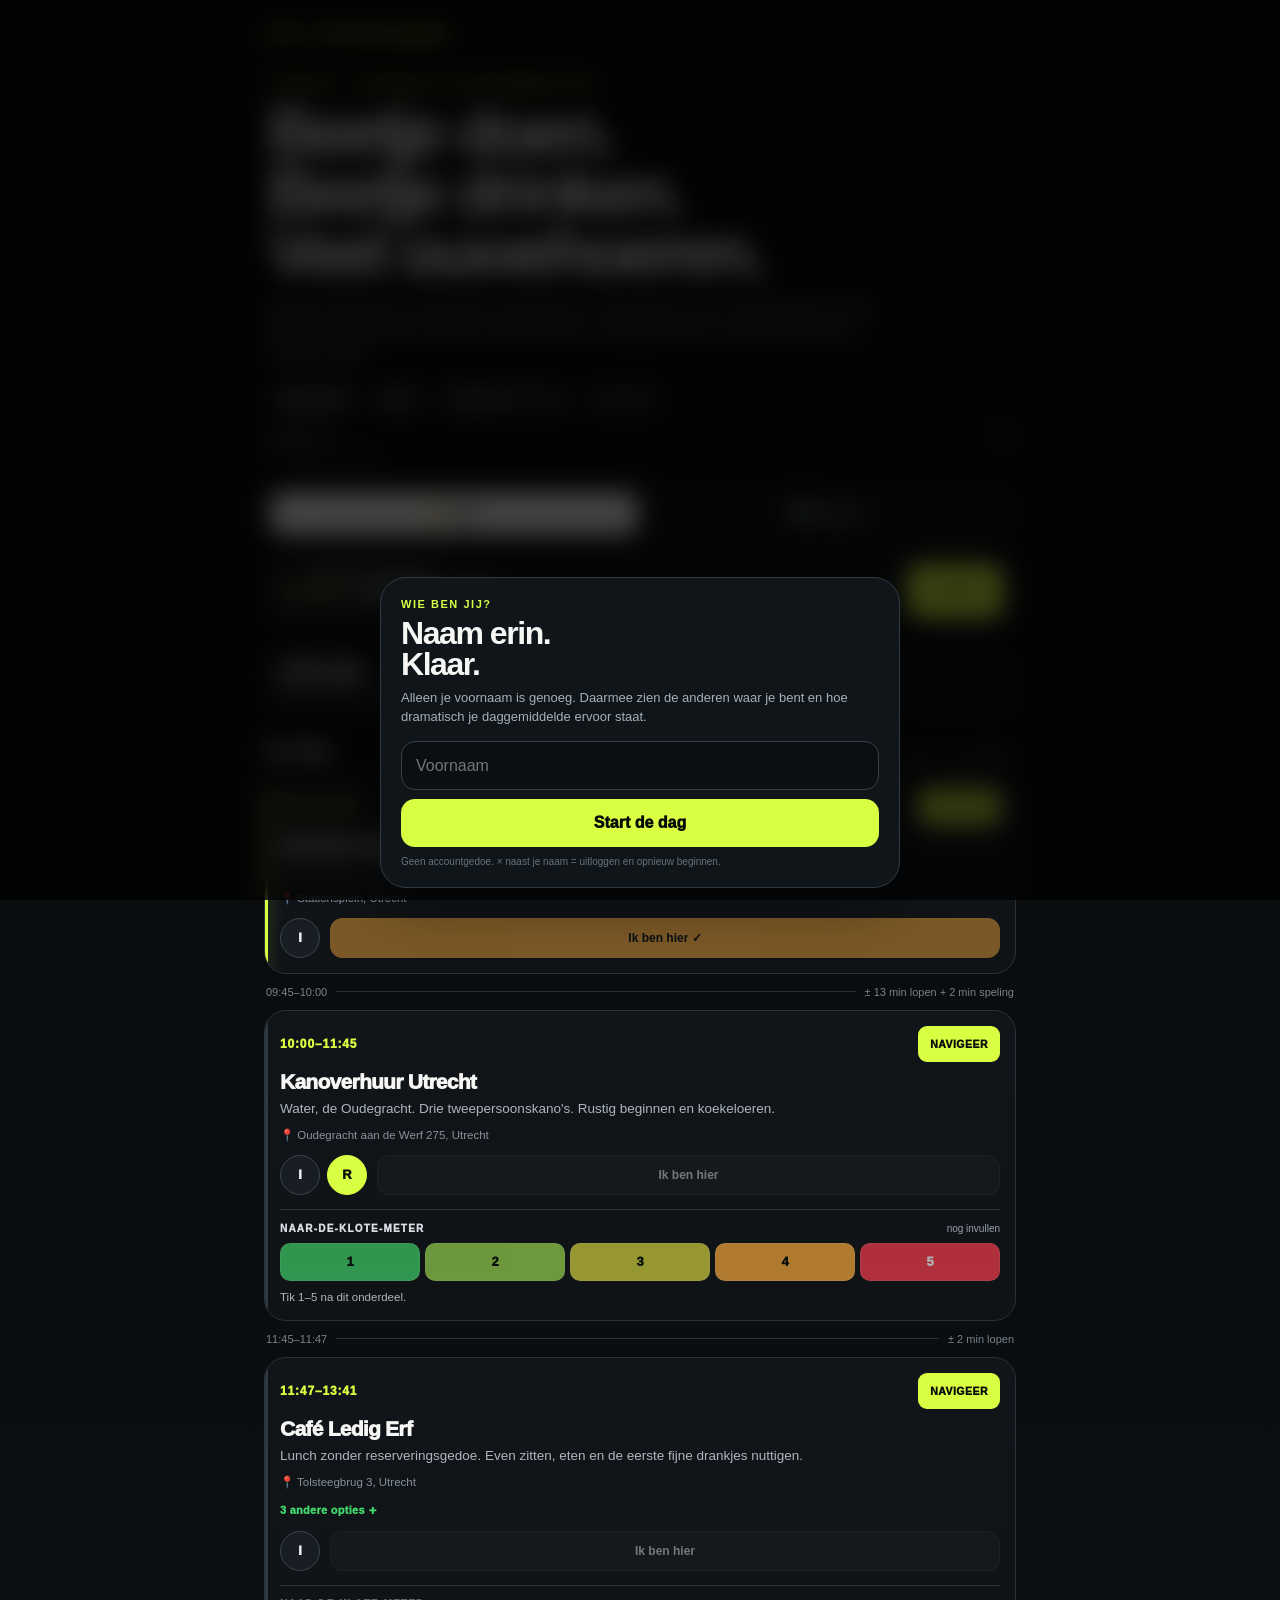
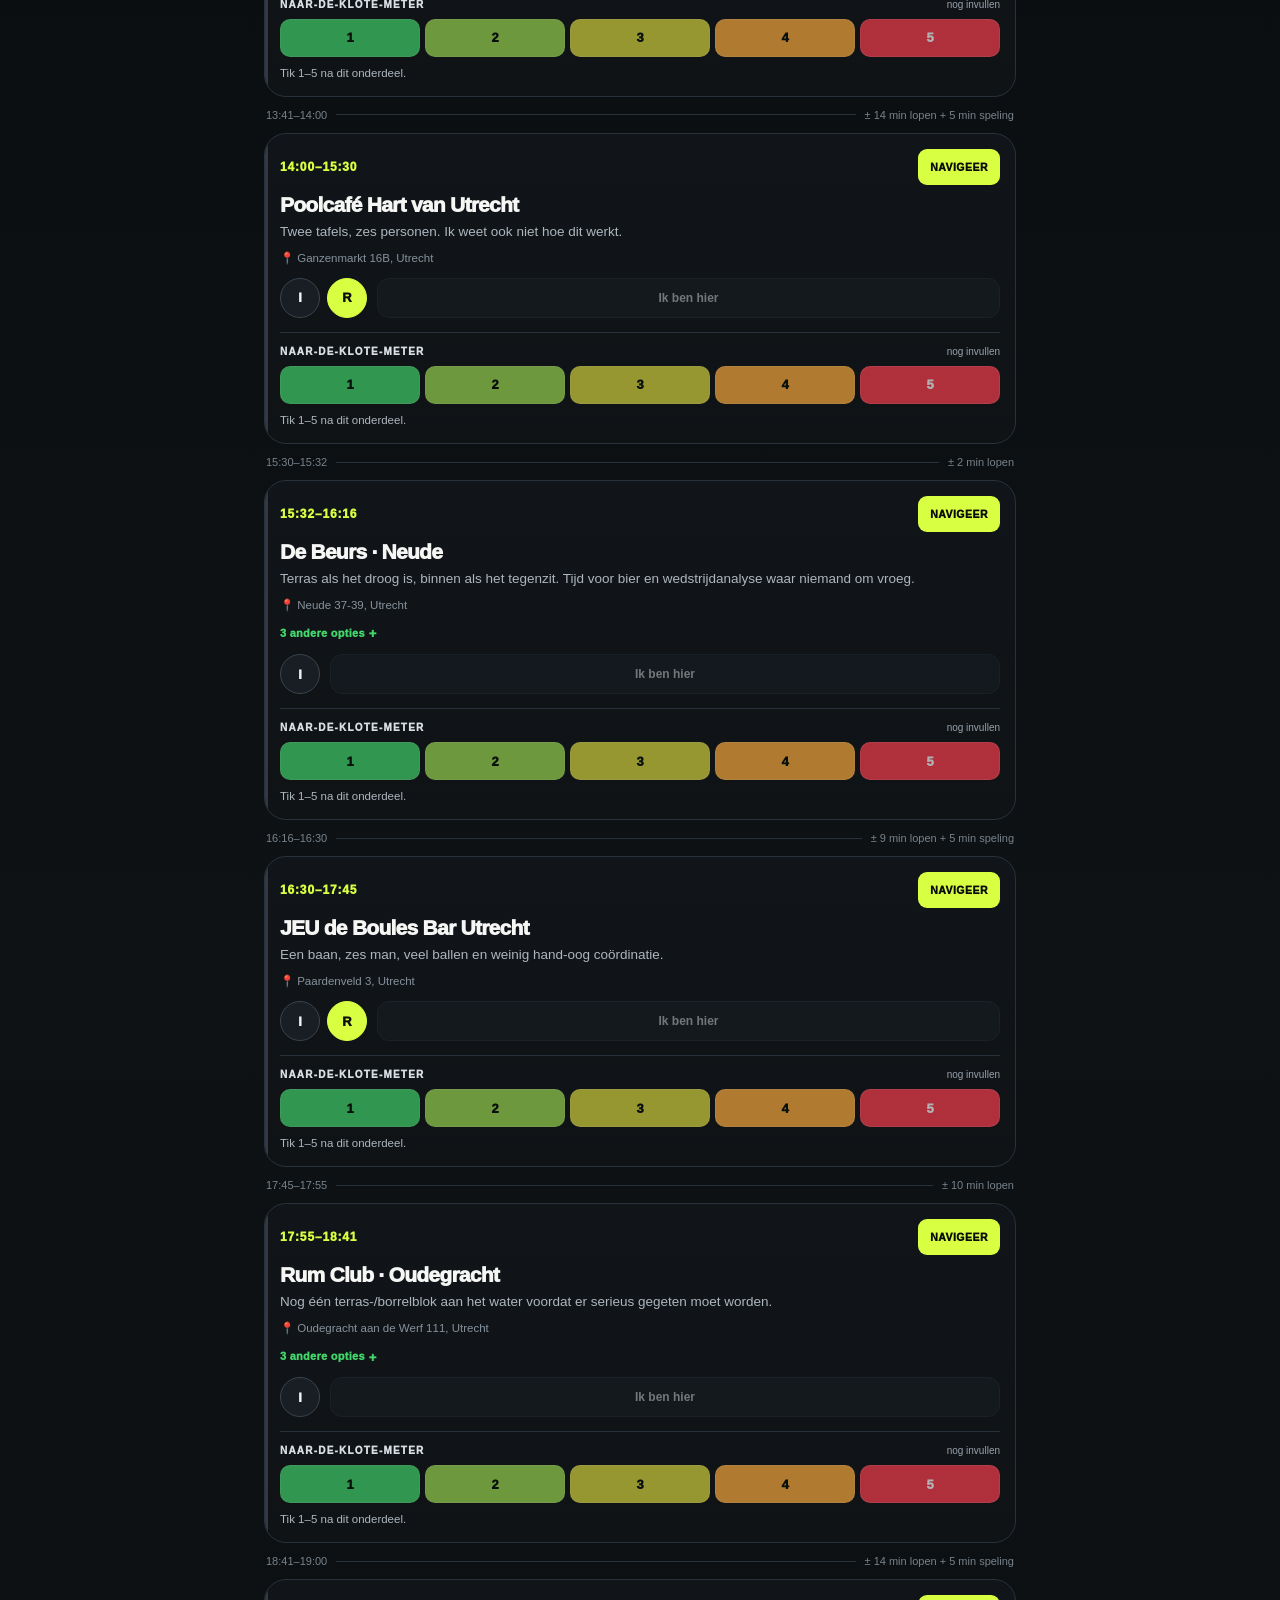
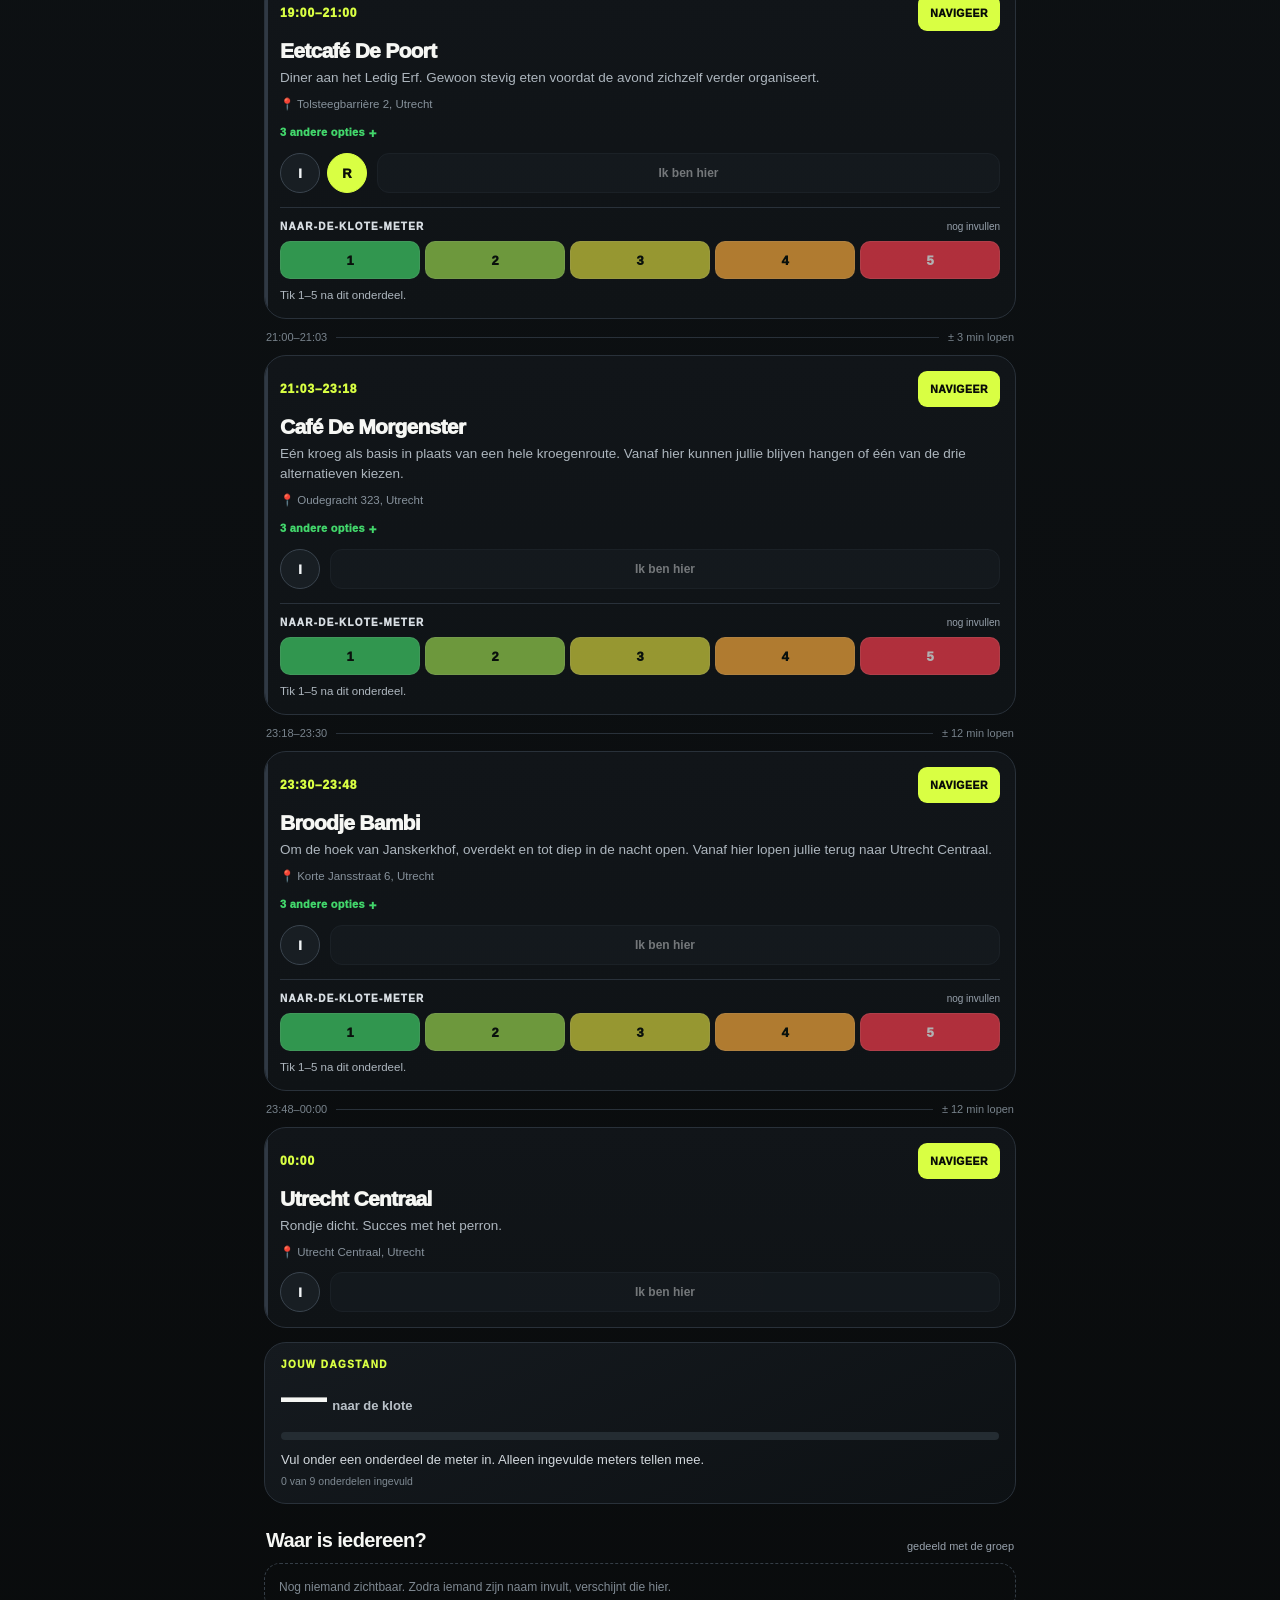
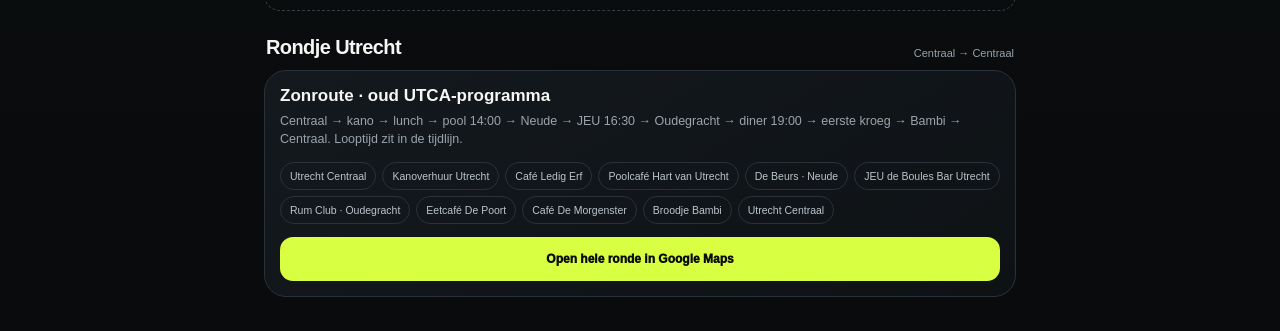
==== index.html @ da9a4344 "Add files via upload" ====
<!doctype html>
<html lang="nl">
<head>
<meta charset="utf-8" />
<meta name="viewport" content="width=device-width,initial-scale=1,viewport-fit=cover" />
<meta name="theme-color" content="#090b0c" />
<title>UTCA // FÜR DIE MÄNNER — 26 september 2026</title>
<style>
:root{
  --bg:#090b0c;--panel:#111519;--panel2:#161b20;--line:#29313a;--text:#f6f7f4;--muted:#98a2ad;
  --lime:#d9ff43;--blue:#79e5ff;--green:#42d66b;--yellow:#d9d83f;--orange:#ffae3d;--orangered:#ff7043;--red:#ff3e4f;
  --shadow:0 20px 55px rgba(0,0,0,.34);--r:22px;
}
*{box-sizing:border-box} html{scroll-behavior:smooth} body{margin:0;background:linear-gradient(180deg,#07090a 0%,#0e1215 50%,#090b0c 100%);color:var(--text);font-family:Inter,ui-sans-serif,-apple-system,BlinkMacSystemFont,"Segoe UI",sans-serif}
a{color:inherit;text-decoration:none} button,input{font:inherit}.app{max-width:780px;margin:0 auto;padding:14px 14px 34px}
.topline{display:flex;align-items:center;justify-content:space-between;gap:10px;min-height:42px}.brand{font-weight:950;letter-spacing:.13em;font-size:12px;color:var(--lime)}
.userchip{display:none;align-items:center;gap:8px;border:1px solid var(--line);background:#12171b;border-radius:999px;padding:7px 8px 7px 12px;font-size:12px;font-weight:800}.userchip.show{display:flex}.userchip button{width:24px;height:24px;border:0;border-radius:50%;background:#252d34;color:#c6cdd4;cursor:pointer}
.roster-wrap{margin-top:14px}.roster-head{display:flex;align-items:center;justify-content:space-between;gap:10px;margin-bottom:7px;font-size:10px;font-weight:950;letter-spacing:.12em;text-transform:uppercase;color:#7f8992}.roster{display:flex;flex-wrap:wrap;gap:7px}.roster-empty{font-size:11px;color:#69747d}.roster-chip{display:inline-flex;align-items:center;gap:7px;min-height:34px;padding:0 7px 0 11px;border:1px solid var(--line);background:#101519;border-radius:999px;font-size:11.5px;font-weight:900;color:#d7dde2}.roster-chip.me{border-color:rgba(217,255,67,.55);color:var(--lime)}.roster-chip button{width:22px;height:22px;border:0;border-radius:50%;background:#252d34;color:#aeb7bf;font-weight:900;line-height:1;cursor:pointer}.roster-chip button:hover{background:#343e47;color:#fff}.roster-chip button:active{transform:scale(.94)}
.hero{padding:22px 4px 12px}.kicker{font-size:12px;font-weight:900;letter-spacing:.16em;text-transform:uppercase;color:var(--lime)}h1{font-size:clamp(38px,9vw,66px);line-height:.91;letter-spacing:-.06em;margin:10px 0 14px;max-width:720px}.hero p{margin:0;max-width:640px;color:#aab3bc;font-size:15px;line-height:1.55}.meta{display:flex;flex-wrap:wrap;gap:8px;margin-top:16px}.chip{border:1px solid var(--line);background:#101418;border-radius:999px;padding:9px 11px;font-size:12px;color:#bcc5cd}.chip strong{color:#fff}
.switcher{position:relative;z-index:1;display:grid;grid-template-columns:1fr 1fr;gap:5px;margin:14px 0 10px;padding:5px;border:1px solid var(--line);background:#0f1316;border-radius:18px}.switcher button{border:0;background:transparent;color:#9aa4ad;border-radius:13px;padding:12px 8px;font-weight:900;cursor:pointer}.switcher button.active{background:#f2f4ef;color:#07090a}
.journeybar{position:sticky;top:7px;z-index:35;display:grid;grid-template-columns:minmax(0,1fr) auto;align-items:center;gap:12px;margin:0 0 13px;padding:12px 12px 12px 14px;border:1px solid var(--line);background:rgba(15,19,22,.96);-webkit-backdrop-filter:blur(18px);backdrop-filter:blur(18px);border-radius:18px;box-shadow:var(--shadow)}.journeycopy{min-width:0}.journey-now{font-size:10px;letter-spacing:.14em;text-transform:uppercase;color:var(--muted);white-space:nowrap;overflow:hidden;text-overflow:ellipsis}.journey-now strong{color:var(--text);font-weight:900}.journey-next{margin-top:4px;font-size:14px;line-height:1.2;color:var(--text);white-space:nowrap;overflow:hidden;text-overflow:ellipsis}.journey-next span{font-size:10px;letter-spacing:.13em;text-transform:uppercase;color:var(--lime);font-weight:950}.journey-next strong{font-weight:950}.journey-meta{margin-top:4px;font-size:10.5px;color:var(--muted);white-space:nowrap;overflow:hidden;text-overflow:ellipsis}.journey-nav{display:flex;align-items:center;justify-content:center;min-width:96px;min-height:54px;padding:0 13px;background:var(--lime);color:#090c08;border-radius:14px;font-size:10.5px;font-weight:950;letter-spacing:.08em;text-transform:uppercase}.journey-nav.disabled{pointer-events:none;opacity:.45;background:#252d34;color:#98a2ad}
.dashboard{display:grid;grid-template-columns:1.2fr .8fr;gap:9px}.dash{background:var(--panel);border:1px solid var(--line);border-radius:18px;padding:13px}.dash .big{font-size:23px;font-weight:950;letter-spacing:-.04em}.dash .small{font-size:10px;text-transform:uppercase;letter-spacing:.1em;color:var(--muted);margin-top:4px}.live{display:inline-flex;align-items:center;gap:6px;font-size:10px;font-weight:900;color:#9ea8b1;text-transform:uppercase;letter-spacing:.08em}.dot{width:7px;height:7px;border-radius:50%;background:#6d7780}.live.ok .dot{background:var(--green);box-shadow:0 0 12px rgba(66,214,107,.55)}
.meter{margin-top:10px;background:linear-gradient(160deg,#12171a,#0e1215);border:1px solid var(--line);border-radius:22px;padding:15px}.meterhead{display:flex;justify-content:space-between;align-items:flex-end;gap:10px}.meterhead h2{font-size:17px;margin:0;letter-spacing:-.02em}.meterhead span{font-size:11px;color:var(--muted)}.meterbuttons{display:grid;grid-template-columns:repeat(5,1fr);gap:6px;margin-top:12px}.meterbuttons button{min-height:46px;border:1px solid rgba(255,255,255,.12);border-radius:13px;font-weight:950;font-size:16px;color:#061008;cursor:pointer;opacity:.68;transform:scale(.98);transition:.16s}.meterbuttons button:nth-child(1){background:var(--green)}.meterbuttons button:nth-child(2){background:#9bd950}.meterbuttons button:nth-child(3){background:var(--yellow)}.meterbuttons button:nth-child(4){background:var(--orange)}.meterbuttons button:nth-child(5){background:var(--red);color:white}.meterbuttons button.active{opacity:1;transform:scale(1.02);outline:2px solid #fff;outline-offset:1px}.meterline{margin-top:11px;font-size:13px;color:#c7cdd3;line-height:1.4}.meterline strong{color:#fff}
.section-title{display:flex;justify-content:space-between;align-items:end;margin:25px 2px 11px}.section-title h2{margin:0;font-size:20px;letter-spacing:-.03em}.section-title span{font-size:11px;color:var(--muted)}
.timeline{display:flex;flex-direction:column;gap:9px}.walk{display:flex;align-items:center;gap:9px;color:#78838c;font-size:11px;padding:3px 2px}.walk .rule{height:1px;background:var(--line);flex:1}.card{position:relative;background:linear-gradient(180deg,var(--panel) 0%,#0f1316 100%);border:1px solid var(--line);border-radius:var(--r);padding:15px;overflow:hidden}.card::before{content:"";position:absolute;left:0;top:0;bottom:0;width:3px;background:#303944}.card.current::before{background:var(--lime);box-shadow:0 0 15px rgba(217,255,67,.45)}.card .top{display:flex;align-items:center;justify-content:space-between;gap:12px}.time{font-size:12px;font-weight:950;color:var(--lime);letter-spacing:.07em}.navbtn{display:inline-flex;align-items:center;justify-content:center;min-height:36px;padding:0 12px;background:var(--lime);color:#090c08;border:0;border-radius:9px;font-size:10.5px;font-weight:950;letter-spacing:.045em;text-transform:uppercase;white-space:nowrap}.navbtn:active{transform:translateY(1px)}.name{font-size:21px;font-weight:950;letter-spacing:-.035em;margin:8px 0 5px}.desc{font-size:13.5px;line-height:1.48;color:#adb6be;margin:0}.location{margin-top:9px;font-size:11.5px;color:#87929c}.row{display:flex;align-items:center;justify-content:space-between;gap:10px;margin-top:13px}.circles{display:flex;gap:7px}.round{width:40px;height:40px;border-radius:50%;border:1px solid #3a444e;background:#181e23;display:grid;place-items:center;font-weight:950;font-size:13px;color:#f1f4f6}.round.r{background:var(--lime);border-color:var(--lime);color:#0a0d08}.here{flex:1;min-height:40px;border-radius:12px;border:1px solid var(--line);background:#1a2026;color:#edf0f2;font-weight:900;font-size:12px;cursor:pointer}.here.active{background:var(--orange);color:#080a0b;border-color:var(--orange)}.here:disabled{opacity:.45;cursor:not-allowed}
.stop-meter{margin-top:14px;padding-top:13px;border-top:1px solid var(--line)}.stop-meter-head{display:flex;justify-content:space-between;align-items:center;gap:10px}.stop-meter-title{font-size:10px;font-weight:950;letter-spacing:.12em;text-transform:uppercase;color:#d8dee3}.stop-meter-state{font-size:10px;color:var(--muted)}.stop-meter-buttons{display:grid;grid-template-columns:repeat(5,1fr);gap:5px;margin-top:9px}.stop-meter-buttons button{height:38px;border:1px solid rgba(255,255,255,.12);border-radius:10px;font-weight:950;font-size:13px;color:#071008;cursor:pointer;opacity:.67;transition:.14s}.stop-meter-buttons button:nth-child(1){background:var(--green)}.stop-meter-buttons button:nth-child(2){background:#9bd950}.stop-meter-buttons button:nth-child(3){background:var(--yellow)}.stop-meter-buttons button:nth-child(4){background:var(--orange)}.stop-meter-buttons button:nth-child(5){background:var(--red);color:#fff}.stop-meter-buttons button.active{opacity:1;outline:2px solid #fff;outline-offset:1px;transform:translateY(-1px)}.stop-meter-copy{margin-top:8px;font-size:11.5px;line-height:1.4;color:#aeb7bf}.stop-meter-copy strong{color:#fff}.dayresult{margin-top:14px;border:1px solid var(--line);background:linear-gradient(155deg,#151a1f,#0d1114);border-radius:22px;padding:16px}.result-kicker{font-size:10px;font-weight:950;letter-spacing:.14em;text-transform:uppercase;color:var(--lime)}.result-main{display:flex;align-items:flex-end;gap:8px;margin-top:6px}.result-main strong{font-size:46px;line-height:.9;letter-spacing:-.06em}.result-main span{font-size:13px;font-weight:900;color:#b9c1c8;padding-bottom:5px}.result-bar{height:8px;background:#242c32;border-radius:999px;overflow:hidden;margin-top:14px}.result-bar i{display:block;width:0;height:100%;background:var(--green);border-radius:inherit;transition:.2s}.result-copy{margin-top:11px;font-size:13px;line-height:1.45;color:#d2d8dd}.result-copy strong{color:#fff}.result-meta{margin-top:5px;font-size:10.5px;color:#7e8992}.score.percent{width:44px;border-radius:999px;font-size:10px;color:#071008}
.group{display:flex;flex-direction:column;gap:8px}.person{display:grid;grid-template-columns:1fr auto;gap:10px;align-items:center;border:1px solid var(--line);background:var(--panel);border-radius:16px;padding:11px 12px}.person strong{font-size:13px}.person small{display:block;color:var(--muted);margin-top:3px;font-size:11px}.score{width:32px;height:32px;border-radius:50%;display:grid;place-items:center;font-weight:950;color:#081008;font-size:13px}.empty{border:1px dashed #343d46;border-radius:16px;padding:14px;color:#7f8992;font-size:12px;line-height:1.5}
.routebox{background:linear-gradient(150deg,#14191e,#0e1215);border:1px solid var(--line);border-radius:22px;padding:15px}.routebox h3{margin:0 0 6px;font-size:17px}.routebox p{margin:0 0 13px;font-size:12.5px;line-height:1.5;color:#9aa4ad}.routepills{display:flex;gap:6px;flex-wrap:wrap;margin-bottom:13px}.routepills span{border:1px solid var(--line);border-radius:999px;padding:7px 9px;font-size:10.5px;color:#bcc4cb}.routebtn{display:flex;align-items:center;justify-content:center;min-height:44px;background:var(--lime);border-radius:13px;color:#0a0c08;font-size:12px;font-weight:950}
.note{margin-top:14px;border:1px solid #3a3322;background:#1b1810;border-radius:16px;padding:13px 14px;color:#d7cba3;font-size:11.5px;line-height:1.5}.note strong{color:#fff3bd}footer{margin:22px 4px 0;color:#65717b;font-size:10.5px;line-height:1.55}
.overlay{position:fixed;inset:0;z-index:80;background:rgba(0,0,0,.72);backdrop-filter:blur(12px);display:none;align-items:flex-end;justify-content:center;padding:12px}.overlay.show{display:flex}.login{width:min(100%,520px);background:#101519;border:1px solid #303a43;border-radius:26px;padding:20px;box-shadow:var(--shadow)}.login .minihead{font-size:11px;font-weight:900;letter-spacing:.14em;color:var(--lime);text-transform:uppercase}.login h2{font-size:32px;line-height:.98;letter-spacing:-.045em;margin:8px 0 9px}.login p{color:#a7b0b8;font-size:13px;line-height:1.45;margin:0 0 14px}.login input{width:100%;height:49px;border-radius:14px;border:1px solid #36404a;background:#0b0f12;color:#fff;padding:0 14px;outline:none}.login input:focus{border-color:var(--lime)}.login button{width:100%;height:48px;margin-top:9px;border:0;border-radius:14px;background:var(--lime);color:#080b06;font-weight:950;cursor:pointer}.login .privacy{margin-top:9px;font-size:10px;color:#68737c}
.toast{position:fixed;left:50%;transform:translateX(-50%);bottom:20px;z-index:90;background:#f1f3ef;color:#090b0c;font-size:11px;font-weight:900;padding:10px 13px;border-radius:999px;opacity:0;pointer-events:none;transition:.2s}.toast.show{opacity:1}

.alternatives{margin-top:11px}.alternatives summary{list-style:none;cursor:pointer;display:inline-flex;align-items:center;gap:4px;width:auto;background:transparent;color:var(--green);border:0;border-radius:0;padding:0;font-size:11px;font-weight:950;letter-spacing:.025em;line-height:1.25}.alternatives summary::-webkit-details-marker{display:none}.alternatives summary span{color:inherit;font-size:13px;line-height:1;transform-origin:center;transition:.14s}.alternatives[open] summary{color:#eef2f4}.alternatives[open] summary span{transform:rotate(45deg)}.alt-list{display:flex;flex-direction:column;gap:7px;margin-top:9px}.alt-row{display:grid;grid-template-columns:minmax(0,1fr) auto;gap:10px;align-items:center;padding:9px 0;border-top:1px solid rgba(255,255,255,.055)}.alt-row:first-child{border-top:0}.alt-select{appearance:none;-webkit-appearance:none;width:100%;padding:0;border:0;background:transparent;color:inherit;text-align:left;cursor:pointer}.alt-select:active .alt-name{color:var(--lime)}.alt-select:disabled{cursor:not-allowed;opacity:.42}.alt-select:disabled .alt-name{color:#98a2aa}.alt-name{font-size:12.5px;font-weight:900;color:#eef2f4}.alt-walk{font-size:10px;font-weight:850;color:#8e99a2;margin-left:4px;white-space:nowrap}.alt-note{font-size:10.5px;color:#7f8a93;margin-top:2px;line-height:1.35}.alt-actions{display:flex;gap:5px}.mini-round{width:30px;height:30px;border-radius:50%;border:1px solid #3a444e;background:#181e23;display:grid;place-items:center;font-weight:950;font-size:10px;color:#f1f4f6}.mini-round.r{background:var(--lime);border-color:var(--lime);color:#0a0d08}.legend{font-size:10px;color:#7d8891;margin:7px 2px 0}.boot-error{display:none;margin:10px 0;padding:11px;border:1px solid #6a3a3f;background:#241315;color:#ffb8be;font-size:11px;line-height:1.4}.boot-error.show{display:block}

@media(max-width:470px){.app{padding-left:11px;padding-right:11px}.dashboard{grid-template-columns:1fr 1fr}.hero{padding-top:16px}.name{font-size:19px}.row{align-items:stretch}.round{width:38px;height:38px}.here{min-width:105px}.login{border-radius:22px}.overlay{align-items:flex-end}.journeybar{top:max(7px,env(safe-area-inset-top));gap:9px;padding:11px}.journey-next{font-size:13px}.journey-nav{min-width:88px;min-height:52px;padding:0 11px}}
</style>
</head>
<body>
<main class="app">
  <div class="topline">
    <div class="brand">UTCA // FÜR DIE MÄNNER</div>
    <div class="userchip" id="userChip"><span id="userName"></span><button id="logout" aria-label="Naam wissen">×</button></div>
  </div>

  <header class="hero" id="dag">
    <div class="kicker">Utrecht · zaterdag 26 september 2026</div>
    <h1>Beetje doen.<br>Beetje drinken.<br>Veel ouwehoeren.</h1>
    <p>Volgens Henny kan er maar één de winnaar zijn, maar Henny is loco. Vandaag zijn er twee winnaars: degene die het meest naar de klote is en degene die het minst naar de klote is. Choose wisely.</p>
    <div class="meta">
      <div class="chip"><strong>09:30–00:00</strong></div>
      <div class="chip"><strong>6 man</strong></div>
      <div class="chip" id="walkChip"><strong>± 90 min</strong> lopen totaal</div>
      <div class="chip"><span class="live" id="liveState"><span class="dot"></span><span>lokaal</span></span></div>
    </div>
    <div class="roster-wrap" aria-label="Ingelogde deelnemers">
      <div class="roster-head"><span>Ingelogd</span><span id="rosterCount">0/6</span></div>
      <div class="roster" id="roster"><span class="roster-empty">Nog niemand zichtbaar.</span></div>
    </div>
  </header>

  <div class="switcher" aria-label="Weeroptie">
    <button class="active" data-mode="sun">☀️ Zon</button>
    <button data-mode="rain">🌧️ Regen</button>
  </div>

  <div class="journeybar" id="journeyBar" aria-live="polite">
    <div class="journeycopy">
      <div class="journey-now">NU · <strong id="journeyNow">Utrecht Centraal</strong></div>
      <div class="journey-next"><span>VOLGENDE</span> · <strong id="journeyNext">Kanoverhuur Utrecht</strong></div>
      <div class="journey-meta" id="journeyMeta">10:00 · volgende stop</div>
    </div>
    <a class="journey-nav" id="journeyNav" href="#">NAVIGEER</a>
  </div>

  <section class="dashboard">
    <div class="dash"><div class="big" id="routeWalk">± 90 min</div><div class="small">hele ronde lopen</div></div>
    <div class="dash"><div class="big" id="groupAverage">—</div><div class="small">groep gemiddeld</div></div>
  </section>



  <div class="boot-error show" id="jsPreviewWarning"><strong>iOS-bestandsweergave:</strong> als je dit bericht blijft zien, wordt JavaScript in deze lokale HTML-weergave niet uitgevoerd. De route blijft zichtbaar; voor login, meters en wisselknoppen open je dezelfde pagina via http:// of https://.</div>
  <div class="boot-error" id="bootError">De interactieve laag kon niet starten. Open deze pagina rechtstreeks in Safari/Chrome of publiceer hem via Cloudflare Pages.</div>
  <noscript><div class="boot-error show"><strong>JavaScript staat uit in deze weergave.</strong> Daarom werken login, meters en locatiekeuzes hier niet. De route en directe links hieronder blijven wel bruikbaar.</div></noscript>
  <div class="section-title"><h2>De dag</h2><span>I = reviews · R = reserveren</span></div>
  <section class="timeline" id="timeline">
    <article class="card" data-static-fallback="1"><div class="top"><div class="time">09:30–09:45</div><a class="navbtn" href="https://www.google.com/maps/dir/?api=1&destination=Stationsplein%2C%20Utrecht&travelmode=walking" target="_blank">NAVIGEER</a></div><div class="name">Utrecht Centraal</div><p class="desc">Verzamelen bij Stationsplein. Iedereen binnen, koffie in de hand en om 09:45 weg.</p><div class="location">📍 Stationsplein, Utrecht</div><div class="row"><div class="circles"><a class="round" href="https://www.google.com/maps/search/?api=1&query=Utrecht%20Centraal" target="_blank">I</a></div></div></article>
    <div class="walk"><span>09:45–10:00</span><div class="rule"></div><span>± 13 min lopen + 2 min speling</span></div>
    <article class="card" data-static-fallback="1"><div class="top"><div class="time">10:00–11:45</div><a class="navbtn" href="https://www.google.com/maps/dir/?api=1&destination=Oudegracht%20aan%20de%20Werf%20275%2C%20Utrecht&travelmode=walking" target="_blank">NAVIGEER</a></div><div class="name">Kanoverhuur Utrecht</div><p class="desc">Water, de Oudegracht. Drie tweepersoonskano's. Rustig beginnen en koekeloeren.</p><div class="location">📍 Oudegracht aan de Werf 275, Utrecht</div><div class="row"><div class="circles"><a class="round" href="https://www.google.com/maps/search/?api=1&query=Kanoverhuur%20Utrecht%20Oudegracht%20aan%20de%20Werf%20275%20Utrecht" target="_blank">I</a><a class="round r" href="https://kanoverhuurutrecht.nl/reserveren" target="_blank">R</a></div></div></article>
    <div class="walk"><span>12:00–12:02</span><div class="rule"></div><span>± 2 min lopen</span></div>
    <article class="card" data-static-fallback="1"><div class="top"><div class="time">12:02–13:41</div><a class="navbtn" href="https://www.google.com/maps/dir/?api=1&destination=Tolsteegbrug%203%2C%20Utrecht&travelmode=walking" target="_blank">NAVIGEER</a></div><div class="name">Café Ledig Erf</div><p class="desc">Lunch zonder reserveringsgedoe. Even zitten, eten en de eerste fijne drankjes nuttigen.</p><div class="location">📍 Tolsteegbrug 3, Utrecht</div><details class="alternatives"><summary>3 andere opties <span>+</span></summary><div class="alt-list"><div class="alt-row"><div><div class="alt-name">Léo Léo</div><div class="alt-note">Franse lunch · Twijnstraat 58</div></div></div><div class="alt-row"><div><div class="alt-name">BROEI</div><div class="alt-note">Plantaardige lunch · Oosterkade 24</div></div></div><div class="alt-row"><div><div class="alt-name">Orloff aan de Kade</div><div class="alt-note">Lunch aan de kade · Oosterkade 18</div></div></div></div></details><div class="row"><div class="circles"><a class="round" href="https://www.google.com/maps/search/?api=1&query=Caf%C3%A9%20Ledig%20Erf%20Tolsteegbrug%203%20Utrecht" target="_blank">I</a></div></div></article>
    <div class="walk"><span>13:41–14:00</span><div class="rule"></div><span>± 14 min lopen + 5 min speling</span></div>
    <article class="card" data-static-fallback="1"><div class="top"><div class="time">14:00–15:30</div><a class="navbtn" href="https://www.google.com/maps/dir/?api=1&destination=Ganzenmarkt%2016B%2C%20Utrecht&travelmode=walking" target="_blank">NAVIGEER</a></div><div class="name">Poolcafé Hart van Utrecht</div><p class="desc">Twee tafels, zes personen. Ik weet ook niet hoe dit werkt.</p><div class="location">📍 Ganzenmarkt 16B, Utrecht</div><div class="row"><div class="circles"><a class="round" href="https://www.google.com/maps/search/?api=1&query=Poolcaf%C3%A9%20Hart%20van%20Utrecht%20Ganzenmarkt%2016B%20Utrecht" target="_blank">I</a><a class="round r" href="https://www.poolenutrecht.nl/reserveren/" target="_blank">R</a></div></div></article>
    <div class="walk"><span>15:30–15:32</span><div class="rule"></div><span>± 2 min lopen</span></div>
    <article class="card" data-static-fallback="1"><div class="top"><div class="time">15:32–16:16</div><a class="navbtn" href="https://www.google.com/maps/dir/?api=1&destination=Neude%2037-39%2C%20Utrecht&travelmode=walking" target="_blank">NAVIGEER</a></div><div class="name">De Beurs · Neude</div><p class="desc">Terras als het droog is, binnen als het tegenzit. Tijd voor bier en wedstrijdanalyse waar niemand om vroeg.</p><div class="location">📍 Neude 37-39, Utrecht</div><details class="alternatives"><summary>3 andere opties <span>+</span></summary><div class="alt-list"><div class="alt-row"><div><div class="alt-name">Café Le Journal</div><div class="alt-note">Neude 32–34</div></div></div><div class="alt-row"><div><div class="alt-name">Tapperij de Luifel</div><div class="alt-note">Neude 35</div></div></div><div class="alt-row"><div><div class="alt-name">Ubica</div><div class="alt-note">Bier &amp; cocktails · Ganzenmarkt 24</div></div></div></div></details><div class="row"><div class="circles"><a class="round" href="https://www.google.com/maps/search/?api=1&query=De%20Beurs%20Neude%20Utrecht" target="_blank">I</a></div></div></article>
    <div class="walk"><span>16:16–16:30</span><div class="rule"></div><span>± 9 min lopen + 5 min speling</span></div>
    <article class="card" data-static-fallback="1"><div class="top"><div class="time">16:30–17:45</div><a class="navbtn" href="https://www.google.com/maps/dir/?api=1&destination=Paardenveld%203%2C%20Utrecht&travelmode=walking" target="_blank">NAVIGEER</a></div><div class="name">JEU de Boules Bar Utrecht</div><p class="desc">Een baan, zes man, veel ballen en weinig hand-oog coördinatie.</p><div class="location">📍 Paardenveld 3, Utrecht</div><div class="row"><div class="circles"><a class="round" href="https://www.google.com/maps/search/?api=1&query=JEU%20de%20boules%20bar%20Utrecht%20Paardenveld%203" target="_blank">I</a><a class="round r" href="https://jeudeboulesbar.nl/reserveren/" target="_blank">R</a></div></div></article>
    <div class="walk"><span>17:45–17:55</span><div class="rule"></div><span>± 10 min lopen</span></div>
    <article class="card" data-static-fallback="1"><div class="top"><div class="time">17:55–18:41</div><a class="navbtn" href="https://www.google.com/maps/dir/?api=1&destination=Oudegracht%20aan%20de%20Werf%20111%2C%20Utrecht&travelmode=walking" target="_blank">NAVIGEER</a></div><div class="name">Rum Club · Oudegracht</div><p class="desc">Nog één terras-/borrelblok aan het water voordat er serieus gegeten moet worden.</p><div class="location">📍 Oudegracht aan de Werf 111, Utrecht</div><details class="alternatives"><summary>3 andere opties <span>+</span></summary><div class="alt-list"><div class="alt-row"><div><div class="alt-name">Winkel van Sinkel</div><div class="alt-note">Oudegracht 158</div></div></div><div class="alt-row"><div><div class="alt-name">Beers &amp; Barrels Centrum</div><div class="alt-note">Oudegracht a/d Werf 125</div></div></div><div class="alt-row"><div><div class="alt-name">Kafé België</div><div class="alt-note">Speciaalbier · Oudegracht 196</div></div></div></div></details><div class="row"><div class="circles"><a class="round" href="https://www.google.com/maps/search/?api=1&query=Rum%20Club%20Oudegracht%20aan%20de%20Werf%20111%20Utrecht" target="_blank">I</a></div></div></article>
    <div class="walk"><span>18:41–19:00</span><div class="rule"></div><span>± 14 min lopen + 5 min speling</span></div>
    <article class="card" data-static-fallback="1"><div class="top"><div class="time">19:00–21:00</div><a class="navbtn" href="https://www.google.com/maps/dir/?api=1&destination=Tolsteegbarri%C3%A8re%202%2C%20Utrecht&travelmode=walking" target="_blank">NAVIGEER</a></div><div class="name">Eetcafé De Poort</div><p class="desc">Diner aan het Ledig Erf. Gewoon stevig eten voordat de avond zichzelf verder organiseert.</p><div class="location">📍 Tolsteegbarrière 2, Utrecht</div><details class="alternatives"><summary>3 andere opties <span>+</span></summary><div class="alt-list"><div class="alt-row"><div><div class="alt-name">De Utrechter</div><div class="alt-note">Stadsbrasserie · Vredenburg 40</div></div></div><div class="alt-row"><div><div class="alt-name">Beers &amp; Barrels Centrum</div><div class="alt-note">Burgers, vlees &amp; bier · Oudegracht a/d Werf 125</div></div></div><div class="alt-row"><div><div class="alt-name">&#x27;t Taphuys</div><div class="alt-note">Diner + zelf bier/wijn tappen · Mariaplaats 3</div></div></div></div></details><div class="row"><div class="circles"><a class="round" href="https://www.google.com/maps/search/?api=1&query=Eetcaf%C3%A9%20De%20Poort%20Tolsteegbarri%C3%A8re%202%20Utrecht" target="_blank">I</a><a class="round r" href="tel:+31302314572" target="_blank">R</a></div></div></article>
    <div class="walk"><span>21:00–21:03</span><div class="rule"></div><span>± 3 min lopen</span></div>
    <article class="card" data-static-fallback="1"><div class="top"><div class="time">21:03–23:18</div><a class="navbtn" href="https://www.google.com/maps/dir/?api=1&destination=Oudegracht%20323%2C%20Utrecht&travelmode=walking" target="_blank">NAVIGEER</a></div><div class="name">Café De Morgenster</div><p class="desc">Eén kroeg als basis in plaats van een hele kroegenroute. Vanaf hier kunnen jullie blijven hangen of één van de drie alternatieven kiezen.</p><div class="location">📍 Oudegracht 323, Utrecht</div><details class="alternatives"><summary>3 andere opties <span>+</span></summary><div class="alt-list"><div class="alt-row"><div><div class="alt-name">Café DeRat</div><div class="alt-note">Bruine kroeg · Lange Smeestraat 37</div></div></div><div class="alt-row"><div><div class="alt-name">Kafé België</div><div class="alt-note">Speciaalbier · Oudegracht 196</div></div></div><div class="alt-row"><div><div class="alt-name">Café de Zaak</div><div class="alt-note">Korte Minrebroederstraat 9</div></div></div></div></details><div class="row"><div class="circles"><a class="round" href="https://www.google.com/maps/search/?api=1&query=Caf%C3%A9%20De%20Morgenster%20Oudegracht%20323%20Utrecht" target="_blank">I</a></div></div></article>
    <div class="walk"><span>23:18–23:30</span><div class="rule"></div><span>± 12 min lopen</span></div>
    <article class="card" data-static-fallback="1"><div class="top"><div class="time">23:30–23:48</div><a class="navbtn" href="https://www.google.com/maps/dir/?api=1&destination=Korte%20Jansstraat%206%2C%20Utrecht&travelmode=walking" target="_blank">NAVIGEER</a></div><div class="name">Broodje Bambi</div><p class="desc">Om de hoek van Janskerkhof, overdekt en tot diep in de nacht open. Vanaf hier lopen jullie terug naar Utrecht Centraal.</p><div class="location">📍 Korte Jansstraat 6, Utrecht</div><details class="alternatives"><summary>3 andere opties <span>+</span></summary><div class="alt-list"><div class="alt-row"><div><div class="alt-name">Cafetaria Ten Beste</div><div class="alt-note">Late snack · Predikherenstraat 2</div></div></div><div class="alt-row"><div><div class="alt-name">Grillroom Huzur</div><div class="alt-note">Shoarma &amp; grill · Voorstraat 74</div></div></div><div class="alt-row"><div><div class="alt-name">Polleke Utrecht</div><div class="alt-note">Broodjes &amp; late hap · Korte Jansstraat 12</div></div></div></div></details><div class="row"><div class="circles"><a class="round" href="https://www.google.com/maps/search/?api=1&query=Broodje%20Bambi%20Korte%20Jansstraat%206%20Utrecht" target="_blank">I</a></div></div></article>
    <div class="walk"><span>23:48–00:00</span><div class="rule"></div><span>± 12 min lopen</span></div>
    <article class="card" data-static-fallback="1"><div class="top"><div class="time">00:00</div><a class="navbtn" href="https://www.google.com/maps/dir/?api=1&destination=Utrecht%20Centraal%2C%20Utrecht&travelmode=walking" target="_blank">NAVIGEER</a></div><div class="name">Utrecht Centraal</div><p class="desc">Rondje dicht. Succes met het perron.</p><div class="location">📍 Utrecht Centraal, Utrecht</div></article>
  </section>

  <section class="dayresult" id="dayResult">
    <div class="result-kicker">Jouw dagstand</div>
    <div class="result-main"><strong id="dayPercent">—</strong><span>naar de klote</span></div>
    <div class="result-bar"><i id="dayBar"></i></div>
    <div class="result-copy" id="dayCopy">Vul onder een onderdeel de meter in. Alleen ingevulde meters tellen mee.</div>
    <div class="result-meta" id="dayMeta">0 onderdelen ingevuld</div>
  </section>

  <div class="section-title" id="groep"><h2>Waar is iedereen?</h2><span>gedeeld met de groep</span></div>
  <section class="group" id="groupList"><div class="empty">Vul bovenaan je naam in. Daarna kan iedereen op een stop op <strong>“Ik ben hier”</strong> tikken.</div></section>

  <div class="section-title" id="route"><h2>Rondje Utrecht</h2><span>Centraal → Centraal</span></div>
  <section class="routebox">
    <h3 id="routeTitle">Zonroute · compacte centrumlus</h3>
    <p id="routeText">De oude UTCA-route, nu weer als zon- en regenvariant en met Utrecht Centraal als begin en eindpunt.</p>
    <div class="routepills" id="routePills"></div>
    <a class="routebtn" id="fullRoute" target="_blank" rel="noopener">Open hele ronde in Google Maps</a>
  </section>
</main>


<div class="overlay" id="loginOverlay">
  <div class="login">
    <div class="minihead">Wie ben jij?</div>
    <h2>Naam erin.<br>Klaar.</h2>
    <p>Alleen je voornaam is genoeg. Daarmee zien de anderen waar je bent en hoe dramatisch je daggemiddelde ervoor staat.</p>
    <input id="nameInput" maxlength="24" autocomplete="nickname" placeholder="Voornaam" />
    <button id="loginBtn">Start de dag</button>
    <div class="privacy">Geen accountgedoe. × naast je naam = uitloggen en opnieuw beginnen.</div>
  </div>
</div>
<div class="toast" id="toast"></div>

<script>
(function(){
'use strict';
var meterBands={1:{label:'Verdacht fris',text:'Iemand drinkt niet mee.',color:'#42d66b'},2:{label:'Keurig op koers',text:'Alles nog onder controle.',color:'#9bd950'},3:{label:'Lekker uit de hand',text:'Precies zoals bedoeld.',color:'#d9d83f'},4:{label:'Zwaar naar de klote',text:'Ik hier?',color:'#ffae3d'},5:{label:'Totaal naar de klote',text:'Wie ben ik?',color:'#ff3e4f'}};
function maps(q){return 'https://www.google.com/maps/search/?api=1&query='+encodeURIComponent(q)}
function nav(q){return 'https://www.google.com/maps/dir/?api=1&destination='+encodeURIComponent(q)+'&travelmode=walking'}
var lunchAlts=[
 {name:'Léo Léo',note:'Franse lunch · Twijnstraat 58',desc:'Franse bistro in de Twijnstraat. Croques, brood, koffie en genoeg om daarna weer verder te kunnen.',addr:'Twijnstraat 58, Utrecht',geo:[52.08245,5.12295],info:maps('Léo Léo Twijnstraat 58 Utrecht')},
 {name:'BROEI',note:'Plantaardige lunch · Oosterkade 24',desc:'Plantaardige lunch aan de kade. Rustiger alternatief, nog steeds vlak bij het Ledig Erf.',addr:'Oosterkade 24, Utrecht',geo:[52.08005,5.12155],info:maps('BROEI Oosterkade 24 Utrecht')},
 {name:'Orloff aan de Kade',note:'Lunch aan de kade · Oosterkade 18',desc:'Ruim café-restaurant aan de Oosterkade. Makkelijk met zes en logisch op de route richting de binnenstad.',addr:'Oosterkade 18, Utrecht',geo:[52.08025,5.12130],info:maps('Orloff aan de Kade Oosterkade 18 Utrecht')}
];
var neudeAlts=[
 {name:'Café Le Journal',note:'Neude 32–34',desc:'Klassiek Neude-café met groot terras. Binnen werkt net zo goed als oktober besluit vervelend te doen.',addr:'Neude 32-34, Utrecht',geo:[52.09332,5.11855],info:maps('Café Le Journal Neude Utrecht')},
 {name:'Tapperij de Luifel',note:'Neude 35',desc:'Rechttoe-rechtaan café aan de Neude. Bier, uitzicht op het plein en weinig reden om ingewikkeld te doen.',addr:'Neude 35, Utrecht',geo:[52.09340,5.11835],info:maps('Tapperij de Luifel Neude 35 Utrecht')},
 {name:'Ubica',note:'Bier & cocktails · Ganzenmarkt 24',desc:'Historisch pand aan de Ganzenmarkt, vlak naast het poolcafé. Handig als de Neude vol staat.',addr:'Ganzenmarkt 24, Utrecht',geo:[52.09247,5.11938],info:maps('Ubica Ganzenmarkt 24 Utrecht')}
];
var oudegrachtAlts=[
 {name:'Winkel van Sinkel',note:'Oudegracht 158',desc:'Groot grandcafé aan de Oudegracht met terras aan de werf. Handig voor zes man en weinig logistiek gedoe.',addr:'Oudegracht 158, Utrecht',geo:[52.09162,5.11825],info:maps('Winkel van Sinkel Oudegracht 158 Utrecht')},
 {name:'Beers & Barrels Centrum',note:'Oudegracht a/d Werf 125',desc:'Bier en borrel aan de werf. Net iets steviger dan een gewoon terrasrondje.',addr:'Oudegracht aan de Werf 125, Utrecht',geo:[52.09105,5.11755],info:maps('Beers & Barrels Utrecht Centrum Oudegracht 125')},
 {name:'Kafé België',note:'Speciaalbier · Oudegracht 196',desc:'Utrechts speciaalbierinstituut. Goede optie als het terrasweer definitief is opgegeven.',addr:'Oudegracht 196, Utrecht',geo:[52.08945,5.12130],info:maps('Kafé België Oudegracht 196 Utrecht')}
];
var dinnerAlts=[
 {name:'De Utrechter',note:'Stadsbrasserie · Vredenburg 40',desc:'Ruime stadsbrasserie tegenover TivoliVredenburg. Goede veilige keuze voor zes man.',addr:'Vredenburg 40, Utrecht',geo:[52.092664,5.111697],info:maps('De Utrechter Vredenburg 40 Utrecht'),reserve:'https://deutrechter.nl/'},
 {name:'Beers & Barrels Centrum',note:'Burgers, vlees & bier · Oudegracht a/d Werf 125',desc:'Burgers, vlees en veel bier aan de Oudegracht. Goede keuze als niemand nog behoefte heeft aan subtiele porties.',addr:'Oudegracht aan de Werf 125, Utrecht',geo:[52.09105,5.11755],info:maps('Beers & Barrels Utrecht Centrum Oudegracht 125'),reserve:'tel:+31306368744'},
 {name:"'t Taphuys",note:'Diner + zelf bier/wijn tappen · Mariaplaats 3',desc:'Diner met zelf bier en wijn tappen. Efficiënt systeem, potentieel desastreus voor de meter.',addr:'Mariaplaats 3, Utrecht',geo:[52.09020,5.11462],info:maps("'t Taphuys Utrecht Mariaplaats 3"),reserve:'https://www.taphuys.nl/utrecht/groepen'}
];
var barsAlts=[
 {name:'Café DeRat',note:'Bruine kroeg · Lange Smeestraat 37',desc:'Kleine huiskamerkroeg met veel speciaalbier en precies genoeg ruimte om te doen alsof het nog vroeg is.',addr:'Lange Smeestraat 37, Utrecht',geo:[52.08563,5.12148],info:maps('Café DeRat Lange Smeestraat 37 Utrecht')},
 {name:'Kafé België',note:'Speciaalbier · Oudegracht 196',desc:'Veel bier, weinig franje. Sterke tussenstop richting Janskerkhof en de afsluiter.',addr:'Oudegracht 196, Utrecht',geo:[52.08945,5.12130],info:maps('Kafé België Oudegracht 196 Utrecht')},
 {name:'Café de Zaak',note:'Korte Minrebroederstraat 9',desc:'Centraal, druk en ongecompliceerd. Vanaf hier is Bambi praktisch om de hoek.',addr:'Korte Minrebroederstraat 9, Utrecht',geo:[52.09272,5.12055],info:maps('Café de Zaak Korte Minrebroederstraat 9 Utrecht')}
];
var finalAlts=[
 {name:'Cafetaria Ten Beste',note:'Late snack · Predikherenstraat 2',desc:'Kapsalon, döner en snacks. Noordelijk van Bambi, maar nog steeds goed terug te lopen naar Centraal.',addr:'Predikherenstraat 2, Utrecht',geo:[52.09615,5.12055],info:maps('Cafetaria Ten Beste Predikherenstraat 2 Utrecht')},
 {name:'Grillroom Huzur',note:'Shoarma & grill · Voorstraat 74',desc:'Late grilloptie aan de Voorstraat. Stevig, snel en nog open als de rest al verstandig begint te doen.',addr:'Voorstraat 74, Utrecht',geo:[52.09608,5.12192],info:maps('Grillroom Huzur Voorstraat 74 Utrecht')},
 {name:'Polleke Utrecht',note:'Broodjes & late hap · Korte Jansstraat 12',desc:'Zelfde straat als Bambi. Minimale omweg, maximale kans dat iemand alsnog een broodje nodig heeft.',addr:'Korte Jansstraat 12, Utrecht',geo:[52.09318,5.12153],info:maps('Polleke Korte Jansstraat 12 Utrecht')}
];
var stopsCommon=[
 {id:'start',time:'09:30–09:45',fixedStart:570,fixedEnd:585,name:'Utrecht Centraal',kind:'finish',meter:false,desc:'Verzamelen bij Stationsplein. Iedereen binnen, koffie in de hand en om 09:45 weg.',addr:'Stationsplein, Utrecht',geo:[52.08944,5.11028],info:maps('Utrecht Centraal')},
 {id:'lunch',time:'dynamisch',name:'Café Ledig Erf',optionNote:'Lunch · Tolsteegbrug 3',kind:'food',meter:true,desc:'Lunch zonder reserveringsgedoe. Even zitten, eten en de eerste fijne drankjes nuttigen.',addr:'Tolsteegbrug 3, Utrecht',geo:[52.08312,5.12302],info:maps('Café Ledig Erf Tolsteegbrug 3 Utrecht'),alts:lunchAlts},
 {id:'pool',time:'14:00–15:30',fixedStart:840,fixedEnd:930,reservationAnchor:true,name:'Poolcafé Hart van Utrecht',kind:'play',meter:true,desc:'Twee tafels, zes personen. Ik weet ook niet hoe dit werkt.',addr:'Ganzenmarkt 16B, Utrecht',geo:[52.092330,5.119405],info:maps('Poolcafé Hart van Utrecht Ganzenmarkt 16B Utrecht'),reserve:'https://www.poolenutrecht.nl/reserveren/'},
 {id:'neude',time:'dynamisch',name:'De Beurs · Neude',optionNote:'Terras / café · Neude 37–39',kind:'food',meter:true,desc:'Terras als het droog is, binnen als het tegenzit. Tijd voor bier en wedstrijdanalyse waar niemand om vroeg.',addr:'Neude 37-39, Utrecht',geo:[52.09345,5.11820],info:maps('De Beurs Neude Utrecht'),alts:neudeAlts},
 {id:'jeu',time:'16:30–17:45',fixedStart:990,fixedEnd:1065,reservationAnchor:true,name:'JEU de Boules Bar Utrecht',kind:'play',meter:true,desc:'Een baan, zes man, veel ballen en weinig hand-oog coördinatie.',addr:'Paardenveld 3, Utrecht',geo:[52.09505,5.10895],info:maps('JEU de boules bar Utrecht Paardenveld 3'),reserve:'https://jeudeboulesbar.nl/reserveren/'},
 {id:'oudegracht',time:'dynamisch',name:'Rum Club · Oudegracht',optionNote:'Terras / borrel · Oudegracht a/d Werf 111',kind:'food',meter:true,desc:'Nog één terras-/borrelblok aan het water voordat er serieus gegeten moet worden.',addr:'Oudegracht aan de Werf 111, Utrecht',geo:[52.09177,5.11803],info:maps('Rum Club Oudegracht aan de Werf 111 Utrecht'),alts:oudegrachtAlts},
 {id:'dinner',time:'19:00–21:00',fixedStart:1140,fixedEnd:1260,reservationAnchor:true,name:'Eetcafé De Poort',optionNote:'Diner · Tolsteegbarrière 2',kind:'food',meter:true,desc:'Diner aan het Ledig Erf. Gewoon stevig eten voordat de avond zichzelf verder organiseert.',addr:'Tolsteegbarrière 2, Utrecht',geo:[52.08303,5.12278],info:maps('Eetcafé De Poort Tolsteegbarrière 2 Utrecht'),reserve:'tel:+31302314572',alts:dinnerAlts},
 {id:'bars',time:'dynamisch',name:'Café De Morgenster',optionNote:'Eerste kroeg · Oudegracht 323',kind:'food',meter:true,desc:'Eén kroeg als basis in plaats van een hele kroegenroute. Vanaf hier kunnen jullie blijven hangen of één van de drie alternatieven kiezen.',addr:'Oudegracht 323, Utrecht',geo:[52.085012,5.122299],info:maps('Café De Morgenster Oudegracht 323 Utrecht'),alts:barsAlts},
 {id:'final',time:'23:30–dynamisch',fixedStart:1410,name:'Broodje Bambi',optionNote:'Afsluiter · Korte Jansstraat 6',kind:'food',meter:true,desc:'Om de hoek van Janskerkhof, overdekt en tot diep in de nacht open. Vanaf hier lopen jullie terug naar Utrecht Centraal.',addr:'Korte Jansstraat 6, Utrecht',geo:[52.09324,5.12138],info:maps('Broodje Bambi Korte Jansstraat 6 Utrecht'),alts:finalAlts},
 {id:'finish',time:'00:00',fixedStart:1440,fixedEnd:1440,name:'Utrecht Centraal',kind:'finish',meter:false,desc:'Rondje dicht. Succes met het perron.',addr:'Utrecht Centraal, Utrecht',geo:[52.08944,5.11028],info:maps('Utrecht Centraal')}
];
var rainMorningAlts=[
 {name:'Barista Cafe Utrecht Neude',note:'Koffie · Neude 1 · eigen kaarten mee',desc:'Koffie aan de Neude. Neem zelf een pak kaarten mee en maak er zonder veel gedoe een rustige regenstart van.',addr:'Neude 1, Utrecht',geo:[52.09310,5.11934],info:maps('Barista Cafe Utrecht Neude 1 Utrecht')},
 {name:'Noda · Bibliotheek Neude',note:'Koffie / ontbijt · Neude 11 · eigen kaarten mee',desc:'Ruime ochtendplek in Bibliotheek Neude. Koffie erbij, kaarten op tafel en rustig op gang komen.',addr:'Neude 11, Utrecht',geo:[52.09313,5.11816],info:maps('Noda Neude 11 Utrecht')},
 {name:'Anne&Max Utrecht Domstraat',note:'Koffie · Domstraat 4 · eigen kaarten mee',desc:'Huiskamerachtige koffieplek vlak bij de Dom. Goede tafel, koffie en je eigen kaarten mee.',addr:'Domstraat 4, Utrecht',geo:[52.09087,5.12186],info:maps('Anne&Max Utrecht Domstraat 4 Utrecht')}
];
var weatherStop={
 sun:{id:'weather-sun',time:'10:00–11:45',fixedStart:600,fixedEnd:705,reservationAnchor:true,name:'Kanoverhuur Utrecht',kind:'play',meter:true,desc:'Water, de Oudegracht. Drie tweepersoonskano\'s. Rustig beginnen en koekeloeren.',addr:'Oudegracht aan de Werf 275, Utrecht',geo:[52.08360,5.12155],info:maps('Kanoverhuur Utrecht Oudegracht aan de Werf 275 Utrecht'),reserve:'https://kanoverhuurutrecht.nl/reserveren'},
 rain:{id:'weather-rain',time:'09:50–11:20',fixedStart:590,fixedEnd:680,name:"Café 't Neutje",optionNote:'Koffie & kaarten · Neude 30',kind:'food',meter:true,desc:'Koffie en kaarten en wellicht een klein drankje.',addr:'Neude 30, Utrecht',geo:[52.0926573,5.1185024],info:maps("Café 't Neutje Neude 30 Utrecht"),alts:rainMorningAlts}
};
var routeData={sun:{title:'Zonroute · oud UTCA-programma',text:'Centraal → kano → lunch → pool 14:00 → Neude → JEU 16:30 → Oudegracht → diner 19:00 → eerste kroeg → Bambi → Centraal. Looptijd zit in de tijdlijn.'},rain:{title:'Regenroute · oud UTCA-programma',text:"Centraal → Café 't Neutje / kaartoptie → lunch → pool 14:00 → Neude → JEU 16:30 → Oudegracht → diner 19:00 → eerste kroeg → Bambi → Centraal. Looptijd zit in de tijdlijn."}};

var memoryStore={};
function storeGet(k){try{return window.localStorage?window.localStorage.getItem(k):null}catch(e){return memoryStore[k]||null}}
function storeSet(k,v){try{if(window.localStorage)window.localStorage.setItem(k,v);else memoryStore[k]=v}catch(e){memoryStore[k]=v}}
function storeRemove(k){try{if(window.localStorage)window.localStorage.removeItem(k)}catch(e){} delete memoryStore[k]}
function safeJson(v,fallback){try{var x=JSON.parse(v);return x&&typeof x==='object'?x:fallback}catch(e){return fallback}}
function $(s){return document.querySelector(s)}
function $$(s){return Array.prototype.slice.call(document.querySelectorAll(s))}
var mode=storeGet('utca-weather')||'sun';
var user=storeGet('utca-name')||'';
var currentStop=storeGet('utca-stop')||'start';
var ratings=safeJson(storeGet('utca-ratings'),{});
var venueSelections=safeJson(storeGet('utca-venues-v13'),{});
var shared=false,participants=[];
var standaloneMode=(window.location.protocol==='file:'||window.location.protocol==='blob:'||window.location.protocol==='data:'||!window.location.hostname);
function itinerary(){var a=[stopsCommon[0],weatherStop[mode]];return a.concat(stopsCommon.slice(1))}
function meterStops(){return itinerary().filter(function(x){return x.meter})}
function toast(msg){var t=$('#toast');if(!t)return;t.textContent=msg;t.classList.add('show');setTimeout(function(){t.classList.remove('show')},1700)}
function bandForScore(v){if(v<1.5)return 1;if(v<2.5)return 2;if(v<3.5)return 3;if(v<4.5)return 4;return 5}
function bandForValue(v){return meterBands[Math.max(1,Math.min(5,Math.round(Number(v)||1)))]}
function percentFromAverage(avg){return Math.round(Math.max(0,Math.min(100,((avg-1)/4)*100)))}
function averageFromRatings(obj){obj=obj||ratings;var allowed={};meterStops().forEach(function(s){allowed[s.id]=true});var vals=[];for(var k in obj){if(Object.prototype.hasOwnProperty.call(obj,k)&&allowed[k]&&Number(obj[k])>=1&&Number(obj[k])<=5)vals.push(Number(obj[k]))}if(!vals.length)return{avg:null,count:0,total:Object.keys(allowed).length};var sum=0;vals.forEach(function(v){sum+=v});return{avg:sum/vals.length,count:vals.length,total:Object.keys(allowed).length}}
function persistRatings(){storeSet('utca-ratings',JSON.stringify(ratings))}
function setLive(isShared){shared=isShared;var el=$('#liveState');if(!el)return;el.classList.toggle('ok',isShared);var label=el.querySelector('span:last-child');if(label)label.textContent=isShared?'groep live':'lokaal'}
function renderUser(){var n=$('#userName'),chip=$('#userChip'),overlay=$('#loginOverlay');if(n)n.textContent=user;if(chip)chip.classList.toggle('show',!!user);if(overlay)overlay.classList.toggle('show',!user)}
function externalAttrs(url){return url&&url.indexOf('tel:')===0?'':' target="_blank" rel="noopener"'}
function venueOptions(x){
  var primary={name:x.optionName||x.name,note:x.optionNote||x.addr,desc:x.desc,addr:x.addr,geo:x.geo,info:x.info,reserve:x.reserve||''};
  return [primary].concat(x.alts||[]);
}
function selectedVenueIndex(x){
  if(!x.alts||!x.alts.length)return 0;
  var idx=Number(venueSelections[x.id]||0),max=venueOptions(x).length-1;
  return isFinite(idx)&&idx>=0&&idx<=max?idx:0;
}
function activeVenue(x){return venueOptions(x)[selectedVenueIndex(x)]}
function sameVenue(a,b){if(!a||!b)return false;return String(a.addr||'').trim().toLowerCase()===String(b.addr||'').trim().toLowerCase()}
function rad(v){return v*Math.PI/180}
function walkMinutes(a,b){
  if(!a||!b)return 0;
  if(sameVenue(a,b))return 0;
  if(!a.geo||!b.geo)return 5;
  var R=6371,dLat=rad(b.geo[0]-a.geo[0]),dLon=rad(b.geo[1]-a.geo[1]);
  var q=Math.sin(dLat/2)*Math.sin(dLat/2)+Math.cos(rad(a.geo[0]))*Math.cos(rad(b.geo[0]))*Math.sin(dLon/2)*Math.sin(dLon/2);
  var km=R*2*Math.atan2(Math.sqrt(q),Math.sqrt(1-q));
  var min=Math.round(km*13.4); // stadsloop: ~5 km/u + kleine routefactor
  return Math.max(1,min);
}
function previousVenueFor(stop){
  var arr=itinerary(),idx=arr.indexOf(stop);
  return idx>0?activeVenue(arr[idx-1]):null;
}
function totalWalkMinutes(){
  var arr=itinerary(),sum=0;
  for(var i=1;i<arr.length;i++)sum+=walkMinutes(activeVenue(arr[i-1]),activeVenue(arr[i]));
  return sum;
}

function fmtTime(min){
  min=Math.max(0,Math.min(1440,Math.round(min)));
  if(min===1440)return '00:00';
  var h=Math.floor(min/60),m=min%60;
  return (h<10?'0':'')+h+':'+(m<10?'0':'')+m;
}
function nextFixedIndex(arr,from){
  for(var i=from+1;i<arr.length;i++)if(typeof arr[i].fixedStart==='number')return i;
  return -1;
}
function computeSchedule(){
  var arr=itinerary(),sch=[],i;
  for(i=0;i<arr.length;i++)sch.push({start:null,end:null});
  // Known fixed anchors first.
  for(i=0;i<arr.length;i++){
    if(typeof arr[i].fixedStart==='number')sch[i].start=arr[i].fixedStart;
    if(typeof arr[i].fixedEnd==='number')sch[i].end=arr[i].fixedEnd;
  }
  // Forward: derive flexible starts from the previous stop + walking time.
  for(i=0;i<arr.length;i++){
    if(sch[i].start===null){
      var prev=i>0?sch[i-1]:null;
      if(prev&&prev.end!==null)sch[i].start=prev.end+walkMinutes(activeVenue(arr[i-1]),activeVenue(arr[i]));
    }
    // Flexible end: leave early enough to make the next fixed reservation.
    if(sch[i].end===null){
      var nfi=nextFixedIndex(arr,i);
      if(nfi>i){
        var next=arr[nfi];
        // In this itinerary every flexible block sits directly before its next hard anchor,
        // except the rain morning. When other flexible stops sit in between, preserve their
        // preferred window first and let the final flexible stop absorb the walking margin.
        if(nfi===i+1){
          var w=walkMinutes(activeVenue(arr[i]),activeVenue(next));
          var margin=next.reservationAnchor?5:0;
          sch[i].end=sch[nfi].start-w-margin;
        }
      }
    }
    // Special soft morning for rain: retain the VR block as in the previous version.
    if(arr[i].id==='weather-rain'){
      sch[i].start=590; sch[i].end=680;
    }
  }
  // Second forward pass handles starts after flexible ends.
  for(i=1;i<arr.length;i++){
    if(sch[i].start===null&&sch[i-1].end!==null)sch[i].start=sch[i-1].end+walkMinutes(activeVenue(arr[i-1]),activeVenue(arr[i]));
  }
  // Specific flexible blocks that sit before hard reservations.
  var idx={};for(i=0;i<arr.length;i++)idx[arr[i].id]=i;
  function fitBefore(id,nextId,margin){
    var a=idx[id],b=idx[nextId]; if(a===undefined||b===undefined)return;
    if(sch[a].start===null&&a>0&&sch[a-1].end!==null)sch[a].start=sch[a-1].end+walkMinutes(activeVenue(arr[a-1]),activeVenue(arr[a]));
    sch[a].end=sch[b].start-walkMinutes(activeVenue(arr[a]),activeVenue(arr[b]))-(margin||0);
  }
  fitBefore('lunch','pool',5);
  fitBefore('neude','jeu',5);
  fitBefore('oudegracht','dinner',5);
  fitBefore('bars','final',0);
  // Starts after hard blocks and after the morning activity.
  for(i=1;i<arr.length;i++){
    if(sch[i].start===null&&sch[i-1].end!==null)sch[i].start=sch[i-1].end+walkMinutes(activeVenue(arr[i-1]),activeVenue(arr[i]));
  }
  // Final stop ends in time to walk back to Utrecht Centraal by midnight.
  if(idx.final!==undefined&&idx.finish!==undefined){
    sch[idx.final].start=1410;
    sch[idx.final].end=1440-walkMinutes(activeVenue(arr[idx.final]),activeVenue(arr[idx.finish]));
  }
  // Make sure the bars block starts after dinner + walk and ends in time to reach final.
  if(idx.bars!==undefined){
    var bi=idx.bars;
    if(bi>0)sch[bi].start=sch[bi-1].end+walkMinutes(activeVenue(arr[bi-1]),activeVenue(arr[bi]));
    if(idx.final!==undefined)sch[bi].end=sch[idx.final].start-walkMinutes(activeVenue(arr[bi]),activeVenue(arr[idx.final]));
  }
  // Lunch start after weather + walk; applies to both sun and rain.
  if(idx.lunch!==undefined){
    var li=idx.lunch;
    sch[li].start=sch[li-1].end+walkMinutes(activeVenue(arr[li-1]),activeVenue(arr[li]));
    sch[li].end=sch[idx.pool].start-walkMinutes(activeVenue(arr[li]),activeVenue(arr[idx.pool]))-5;
  }
  // Neude and Oudegracht starts after the previous hard activity + walk.
  if(idx.neude!==undefined){var ni=idx.neude;sch[ni].start=sch[ni-1].end+walkMinutes(activeVenue(arr[ni-1]),activeVenue(arr[ni]));sch[ni].end=sch[idx.jeu].start-walkMinutes(activeVenue(arr[ni]),activeVenue(arr[idx.jeu]))-5;}
  if(idx.oudegracht!==undefined){var oi=idx.oudegracht;sch[oi].start=sch[oi-1].end+walkMinutes(activeVenue(arr[oi-1]),activeVenue(arr[oi]));sch[oi].end=sch[idx.dinner].start-walkMinutes(activeVenue(arr[oi]),activeVenue(arr[idx.dinner]))-5;}
  return sch;
}
function displayStopTime(stop,s){
  if(!s||s.start===null)return stop.time||'';
  if(s.end===null||s.end===s.start)return fmtTime(s.start);
  return fmtTime(s.start)+'–'+fmtTime(s.end);
}
function walkDisplay(arr,sch,i){
  var prev=arr[i-1],cur=arr[i],w=walkMinutes(activeVenue(prev),activeVenue(cur));
  var depart=sch[i-1].end,arrive=depart===null?null:depart+w;
  var start=sch[i].start,slack=(arrive!==null&&start!==null)?Math.max(0,start-arrive):0;
  var text='± '+w+' min lopen';
  if(slack>0)text+=' + '+slack+' min speling';
  return {walk:w,depart:depart,arrive:arrive,start:start,text:text};
}
function renderJourneyHeader(){
  var arr=itinerary(),sch=computeSchedule(),idx=-1,i;
  for(i=0;i<arr.length;i++)if(arr[i].id===currentStop){idx=i;break}
  if(idx<0)idx=0;
  var now=activeVenue(arr[idx]),nextIdx=idx+1;
  var nowEl=$('#journeyNow'),nextEl=$('#journeyNext'),metaEl=$('#journeyMeta'),navEl=$('#journeyNav');
  if(nowEl)nowEl.textContent=now.name;
  if(nextIdx>=arr.length){
    if(nextEl)nextEl.textContent='Dag afgerond';
    if(metaEl)metaEl.textContent='Je bent terug op Utrecht Centraal.';
    if(navEl){navEl.removeAttribute('href');navEl.classList.add('disabled');navEl.textContent='KLAAR'}
    return;
  }
  var nextStop=arr[nextIdx],next=activeVenue(nextStop),w=walkMinutes(now,next);
  if(nextEl)nextEl.textContent=next.name;
  var t=sch[nextIdx]&&sch[nextIdx].start!==null?fmtTime(sch[nextIdx].start):'';
  if(metaEl)metaEl.textContent=(t?t+' · ':'')+'± '+w+' min lopen';
  if(navEl){navEl.href=nav(next.addr);navEl.classList.remove('disabled');navEl.textContent='NAVIGEER'}
}
function ensureNoConsecutiveDuplicate(){
  var arr=itinerary(),changed=false;
  for(var i=1;i<arr.length;i++){
    var prev=activeVenue(arr[i-1]),cur=activeVenue(arr[i]);
    if(sameVenue(prev,cur)&&arr[i].alts&&arr[i].alts.length){
      var opts=venueOptions(arr[i]);
      for(var j=0;j<opts.length;j++){
        if(!sameVenue(prev,opts[j])){venueSelections[arr[i].id]=j;changed=true;break}
      }
    }
  }
  if(changed)persistVenueSelections();
}
function persistVenueSelections(){storeSet('utca-venues-v13',JSON.stringify(venueSelections))}
function alternativesHtml(x){
  if(!x.alts||!x.alts.length)return'';
  var opts=venueOptions(x),selected=selectedVenueIndex(x),rows='',arr=itinerary(),pos=arr.indexOf(x),prev=pos>0?activeVenue(arr[pos-1]):null,next=pos>=0&&pos<arr.length-1?activeVenue(arr[pos+1]):null;
  opts.forEach(function(a,idx){
    if(idx===selected)return;
    var conflictPrev=sameVenue(prev,a),conflictNext=sameVenue(a,next),conflict=conflictPrev||conflictNext;
    var walkText=conflict?(conflictPrev?'· zelfde tent als hiervoor':'· zelfde tent als hierna'):('· ± '+walkMinutes(prev,a)+' min lopen');
    rows+='<div class="alt-row"><button type="button" class="alt-select" data-venue-stop="'+x.id+'" data-venue-index="'+idx+'" aria-label="Kies '+escapeHtml(a.name)+'" '+(conflict?'disabled':'')+'><div class="alt-name">'+escapeHtml(a.name)+' <span class="alt-walk">'+walkText+'</span></div><div class="alt-note">'+escapeHtml(a.note||a.addr||'')+'</div></button><div class="alt-actions"><a class="mini-round" href="'+a.info+'" target="_blank" rel="noopener" aria-label="Google Maps reviews van '+escapeHtml(a.name)+'">I</a>'+(a.reserve?'<a class="mini-round r" href="'+a.reserve+'"'+externalAttrs(a.reserve)+' aria-label="Reserveren bij '+escapeHtml(a.name)+'">R</a>':'')+'</div></div>';
  });
  return '<details class="alternatives"><summary>'+(opts.length-1)+' andere opties <span>+</span></summary><div class="alt-list">'+rows+'</div></details>';
}
function meterHtml(x){if(!x.meter)return'';var v=Number(ratings[x.id]||0),band=v?bandForValue(v):null,buttons='';for(var n=1;n<=5;n++)buttons+='<button data-rate="'+x.id+'" data-value="'+n+'" class="'+(v===n?'active':'')+'" aria-label="Score '+n+'">'+n+'</button>';return '<div class="stop-meter"><div class="stop-meter-head"><div class="stop-meter-title">Naar-de-klote-meter</div><div class="stop-meter-state">'+(v?v+'/5':'nog invullen')+'</div></div><div class="stop-meter-buttons">'+buttons+'</div><div class="stop-meter-copy">'+(band?'<strong>'+band.label+'</strong> · '+band.text:'Tik 1–5 na dit onderdeel.')+'</div></div>'}
function renderTimeline(){
  var arr=itinerary(),sch=computeSchedule(),html='';
  arr.forEach(function(x,i){
    if(i){
      var wd=walkDisplay(arr,sch,i),range=(wd.depart!==null&&wd.start!==null)?fmtTime(wd.depart)+'–'+fmtTime(wd.start):'';
      if(wd.walk>0||(wd.depart!==null&&wd.start!==null&&wd.start>wd.depart))html+='<div class="walk"><span>'+range+'</span><div class="rule"></div><span>'+wd.text+'</span></div>';
    }
    var v=activeVenue(x),timeLabel=displayStopTime(x,sch[i]);
    html+='<article class="card '+(currentStop===x.id?'current':'')+'" data-stop="'+x.id+'"><div class="top"><div class="time">'+timeLabel+'</div><a class="navbtn" href="'+nav(v.addr)+'" target="_blank" rel="noopener">NAVIGEER</a></div><div class="name">'+escapeHtml(v.name)+'</div><p class="desc">'+escapeHtml(v.desc)+'</p><div class="location">📍 '+escapeHtml(v.addr)+'</div>'+alternativesHtml(x)+'<div class="row"><div class="circles"><a class="round" href="'+v.info+'" target="_blank" rel="noopener" aria-label="Google Maps reviews">I</a>'+(v.reserve?'<a class="round r" href="'+v.reserve+'"'+externalAttrs(v.reserve)+' aria-label="Reserveren">R</a>':'')+'</div><button class="here '+(currentStop===x.id?'active':'')+'" data-here="'+x.id+'" '+(user?'':'disabled')+'>'+(currentStop===x.id?'Ik ben hier ✓':'Ik ben hier')+'</button></div>'+meterHtml(x)+'</article>';
  });
  $('#timeline').innerHTML=html;
  $$('[data-here]').forEach(function(b){b.onclick=function(){setHere(b.getAttribute('data-here'))}});
  $$('[data-rate]').forEach(function(b){b.onclick=function(){setRating(b.getAttribute('data-rate'),Number(b.getAttribute('data-value')))}});
  $$('[data-venue-stop]').forEach(function(b){b.onclick=function(){selectVenue(b.getAttribute('data-venue-stop'),Number(b.getAttribute('data-venue-index')))}});
  renderJourneyHeader();
}
function renderDayResult(){var r=averageFromRatings(),pct=$('#dayPercent'),bar=$('#dayBar'),copy=$('#dayCopy'),meta=$('#dayMeta');if(r.avg===null){pct.textContent='—';bar.style.width='0%';bar.style.background=meterBands[1].color;copy.textContent='Vul onder een onderdeel de meter in. Alleen ingevulde meters tellen mee.';meta.textContent='0 van '+r.total+' onderdelen ingevuld';return}var p=percentFromAverage(r.avg),band=meterBands[bandForScore(r.avg)];pct.textContent=p+'%';bar.style.width=p+'%';bar.style.background=band.color;copy.innerHTML='<strong>'+band.label+'</strong> · '+band.text;meta.textContent='Gemiddeld '+r.avg.toFixed(1)+'/5 · '+r.count+' van '+r.total+' onderdelen ingevuld'}
function renderRoute(){
  var d=routeData[mode],mins=totalWalkMinutes(),walkLabel='± '+mins+' min';
  $('#routeWalk').textContent=walkLabel;
  $('#walkChip').innerHTML='<strong>'+walkLabel+'</strong> lopen totaal';
  $('#routeTitle').textContent=d.title;
  $('#routeText').textContent=d.text;
  var arr=itinerary(),names=[];
  arr.forEach(function(s){var n=activeVenue(s).name.replace(/^Terug naar /,'');if(!names.length||names[names.length-1]!==n)names.push(n)});
  $('#routePills').innerHTML=names.map(function(p){return '<span>'+escapeHtml(p)+'</span>'}).join('');
  var origin=activeVenue(arr[0]).addr,destination=activeVenue(arr[arr.length-1]).addr,points=[];
  for(var i=1;i<arr.length-1;i++)points.push(activeVenue(arr[i]).addr);
  var wp=points.map(encodeURIComponent).join('%7C');
  $('#fullRoute').href='https://www.google.com/maps/dir/?api=1&origin='+encodeURIComponent(origin)+'&destination='+encodeURIComponent(destination)+'&travelmode=walking&waypoints='+wp;
}
function participantResult(p){var r=averageFromRatings(p.ratings||{});return r.avg===null?{pct:null,avg:null}:{pct:percentFromAverage(r.avg),avg:r.avg}}
function renderRoster(){
  var box=$('#roster'),count=$('#rosterCount');
  if(count)count.textContent=participants.length+'/6';
  if(!box)return;
  if(!participants.length){box.innerHTML='<span class="roster-empty">Nog niemand zichtbaar.</span>';return}
  var html='';
  participants.forEach(function(p){var isMe=user&&p.name.toLowerCase()===user.toLowerCase();html+='<span class="roster-chip '+(isMe?'me':'')+'"><span>'+escapeHtml(p.name)+(isMe?' · jij':'')+'</span><button type="button" data-remove-person="'+escapeHtml(p.name)+'" aria-label="Verwijder '+escapeHtml(p.name)+'">×</button></span>'});
  box.innerHTML=html;
  $$('[data-remove-person]').forEach(function(b){b.onclick=function(){removeParticipant(b.getAttribute('data-remove-person'))}});
}
function renderGroup(){renderRoster();var list=$('#groupList');if(!participants.length){list.innerHTML='<div class="empty">Nog niemand zichtbaar. Zodra iemand zijn naam invult, verschijnt die hier.</div>';$('#groupAverage').textContent='—';return}var byId={};stopsCommon.concat([weatherStop.sun,weatherStop.rain]).forEach(function(s){byId[s.id]=activeVenue(s).name});var valid=[];participants.forEach(function(p){var rr=participantResult(p);if(rr.pct!==null)valid.push(rr)});var html='';participants.forEach(function(p){var r=participantResult(p),band=r.avg!==null?meterBands[bandForScore(r.avg)]:null;html+='<div class="person"><div><strong>'+escapeHtml(p.name)+(p.name.toLowerCase()===user.toLowerCase()?' · jij':'')+'</strong><small>'+(byId[p.currentStop]||'Ergens tussen twee slechte beslissingen')+(r.pct!==null?' · '+r.pct+'% naar de klote':'')+'</small></div><div class="score percent" style="background:'+(band?band.color:'#6d7780')+'">'+(r.pct!==null?r.pct+'%':'—')+'</div></div>'});list.innerHTML=html;if(valid.length){var sum=0;valid.forEach(function(x){sum+=x.pct});$('#groupAverage').textContent=Math.round(sum/valid.length)+'%'}else $('#groupAverage').textContent='—'}
function escapeHtml(s){return String(s).replace(/[&<>'"]/g,function(c){return {'&':'&amp;','<':'&lt;','>':'&gt;',"'":'&#039;','"':'&quot;'}[c]})}
function clearOwnSession(){storeRemove('utca-name');storeRemove('utca-stop');storeRemove('utca-ratings');user='';currentStop='start';ratings={};renderUser();renderTimeline();renderDayResult();var input=$('#nameInput');if(input)input.value=''}
function removeParticipant(name){
  name=String(name||'').trim();if(!name)return;
  var removingSelf=!!user&&name.toLowerCase()===user.toLowerCase();
  if(standaloneMode||!window.fetch){participants=participants.filter(function(p){return p.name.toLowerCase()!==name.toLowerCase()});if(removingSelf)clearOwnSession();renderGroup();toast(name+' verwijderd');return}
  fetch('/api/state?name='+encodeURIComponent(name),{method:'DELETE',headers:{'accept':'application/json'}}).then(function(r){if(!r.ok)throw new Error('delete failed');return r.json()}).then(function(data){participants=data.participants||[];setLive(data.shared===true);if(removingSelf)clearOwnSession();renderGroup();toast(name+' verwijderd')}).catch(function(){toast('Verwijderen mislukt')});
}
function syncState(silent){if(!user)return;if(standaloneMode){setLive(false);participants=[{name:user,currentStop:currentStop,ratings:ratings}];renderGroup();if(!silent)toast('Lokaal opgeslagen');return}var local=averageFromRatings(),payload={name:user,currentStop:currentStop,intox:local.avg===null?1:Math.round(local.avg),ratings:ratings};if(!window.fetch){setLive(false);participants=[{name:user,currentStop:currentStop,ratings:ratings}];renderGroup();return}fetch('/api/state',{method:'POST',headers:{'content-type':'application/json'},body:JSON.stringify(payload)}).then(function(r){if(!r.ok)throw new Error('offline');return r.json()}).then(function(data){participants=data.participants||[];setLive(data.shared===true);renderGroup()}).catch(function(){setLive(false);participants=[{name:user,currentStop:currentStop,ratings:ratings}];renderGroup();if(!silent)toast('Lokaal opgeslagen')})}
function refreshState(){if(!user||!window.fetch||standaloneMode)return;fetch('/api/state',{cache:'no-store'}).then(function(r){if(!r.ok)throw new Error('offline');return r.json()}).then(function(data){participants=data.participants||[];setLive(data.shared===true);renderGroup()}).catch(function(){setLive(false)})}
function selectVenue(stopId,index){
  var stop=null;
  stopsCommon.forEach(function(s){if(s.id===stopId)stop=s});
  if(!stop&&weatherStop[mode]&&weatherStop[mode].id===stopId)stop=weatherStop[mode];
  if(!stop&&weatherStop.sun.id===stopId)stop=weatherStop.sun;
  if(!stop&&weatherStop.rain.id===stopId)stop=weatherStop.rain;
  if(!stop||!stop.alts)return;
  var opts=venueOptions(stop);
  if(index<0||index>=opts.length)return;
  var arr=itinerary(),pos=arr.indexOf(stop),candidate=opts[index];
  var prev=pos>0?activeVenue(arr[pos-1]):null,next=pos>=0&&pos<arr.length-1?activeVenue(arr[pos+1]):null;
  if(sameVenue(prev,candidate)||sameVenue(candidate,next)){
    toast('Niet twee keer dezelfde tent achter elkaar.');
    return;
  }
  venueSelections[stopId]=index;
  persistVenueSelections();
  renderTimeline();
  renderRoute();
  renderGroup();
  toast('Gekozen: '+opts[index].name);
}
function setHere(id){currentStop=id;storeSet('utca-stop',id);renderTimeline();syncState(false);toast('Locatie gedeeld')}
function setRating(id,value){ratings[id]=value;persistRatings();renderTimeline();renderDayResult();syncState(false);toast(value===5?'Totaal naar de klote. Genoteerd.':'Meter bijgewerkt')}
function login(){var input=$('#nameInput'),v=input.value.trim().replace(/\s+/g,' ');if(!v)return;user=v.slice(0,24);storeSet('utca-name',user);renderUser();renderTimeline();syncState(false);toast('Hoi '+user+'. Succes ermee.')}
function bind(){var loginBtn=$('#loginBtn'),nameInput=$('#nameInput'),logout=$('#logout');if(loginBtn)loginBtn.onclick=login;if(nameInput)nameInput.addEventListener('keydown',function(e){if(e.key==='Enter'||e.keyCode===13)login()});if(logout)logout.onclick=function(){storeRemove('utca-name');user='';renderUser();renderTimeline();if(nameInput)nameInput.value='';setTimeout(function(){if(nameInput)nameInput.focus()},50)};$$('.switcher button').forEach(function(b){b.onclick=function(){mode=b.getAttribute('data-mode');storeSet('utca-weather',mode);ensureNoConsecutiveDuplicate();$$('.switcher button').forEach(function(x){x.classList.toggle('active',x.getAttribute('data-mode')===mode)});renderTimeline();renderDayResult();renderRoute();renderGroup()}})}
function init(){try{var jsw=$('#jsPreviewWarning');if(jsw)jsw.style.display='none';ensureNoConsecutiveDuplicate();$$('.switcher button').forEach(function(x){x.classList.toggle('active',x.getAttribute('data-mode')===mode)});renderTimeline();renderDayResult();renderRoute();renderGroup();bind();renderUser();setLive(false);var boot=$('#bootError');if(boot)boot.classList.remove('show');if(user){setTimeout(function(){syncState(true)},0);if(!standaloneMode)setInterval(refreshState,15000)}}catch(e){var bootErr=$('#bootError');if(bootErr)bootErr.classList.add('show');var overlay=$('#loginOverlay');if(overlay)overlay.classList.remove('show');if(window.console&&console.error)console.error(e)}}
if(document.readyState==='loading')document.addEventListener('DOMContentLoaded',init);else init();
window.addEventListener('focus',refreshState);
})();
</script>
</body>
</html>
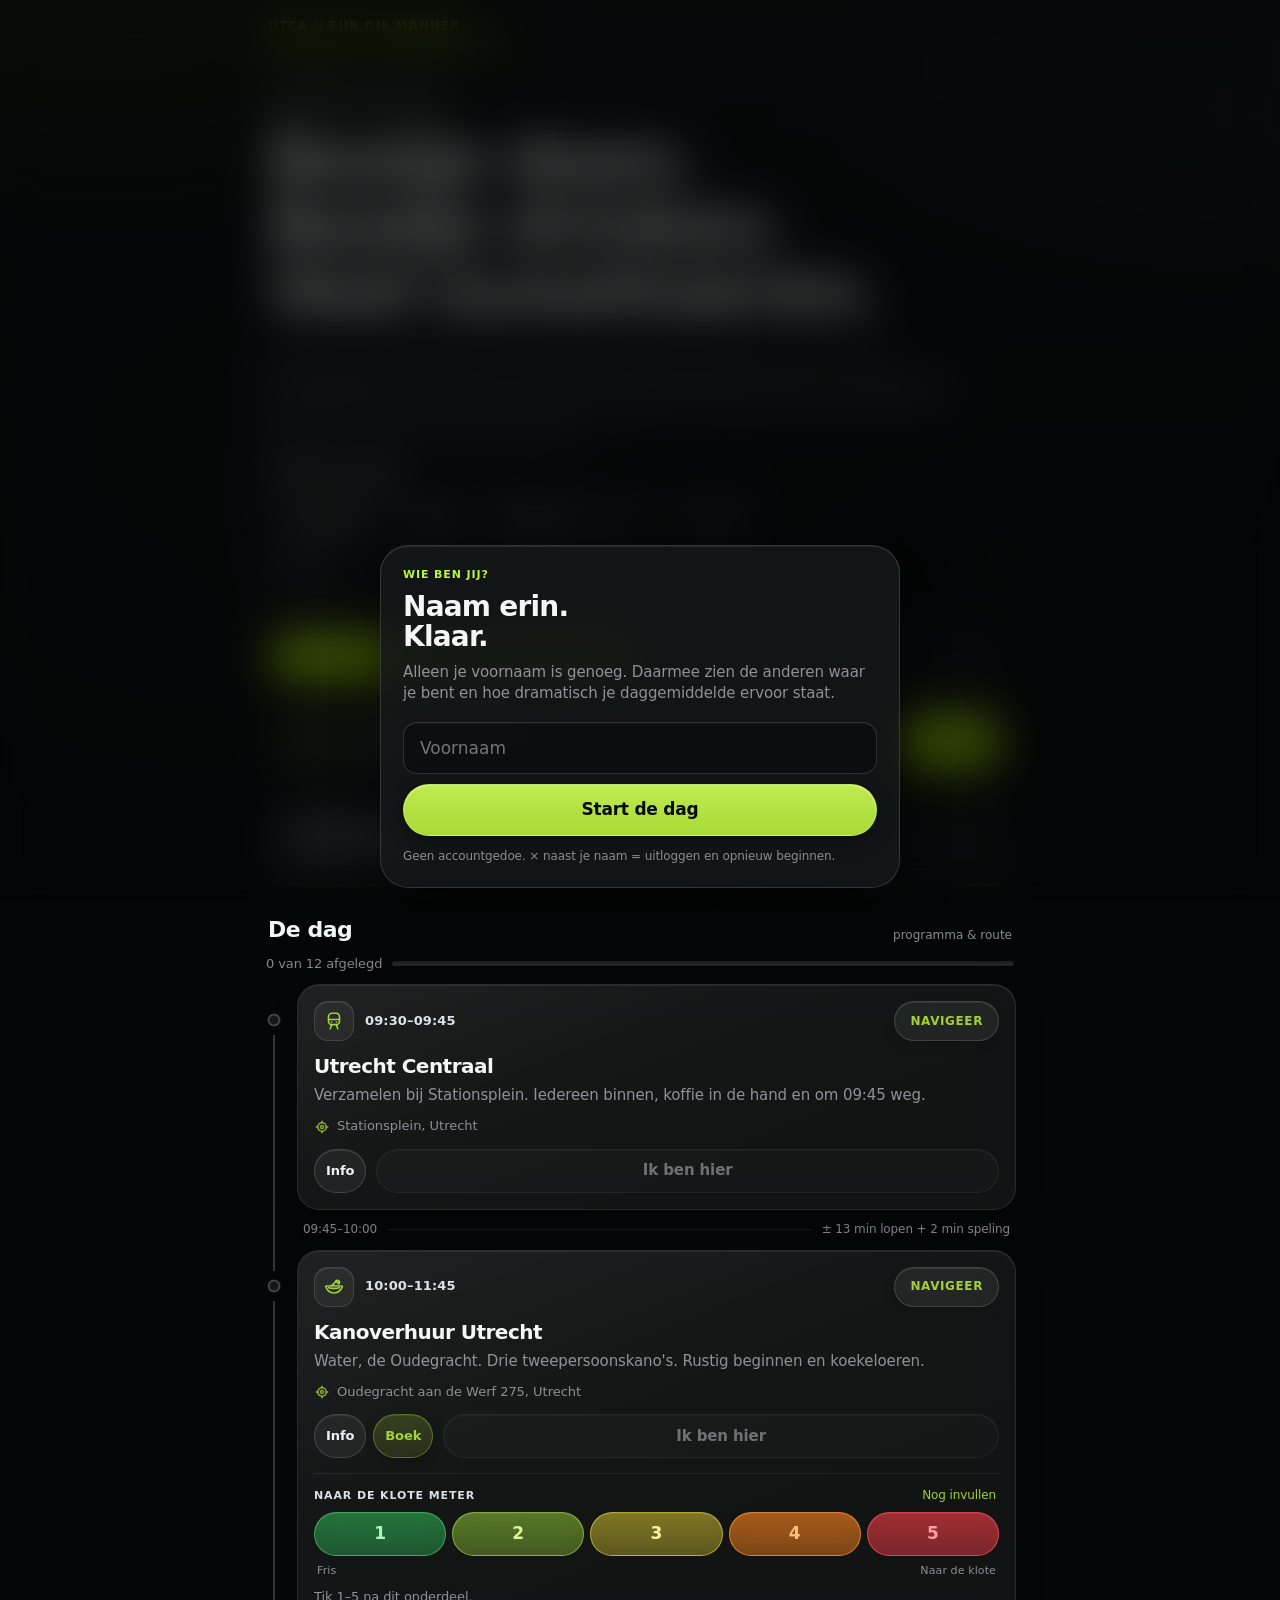
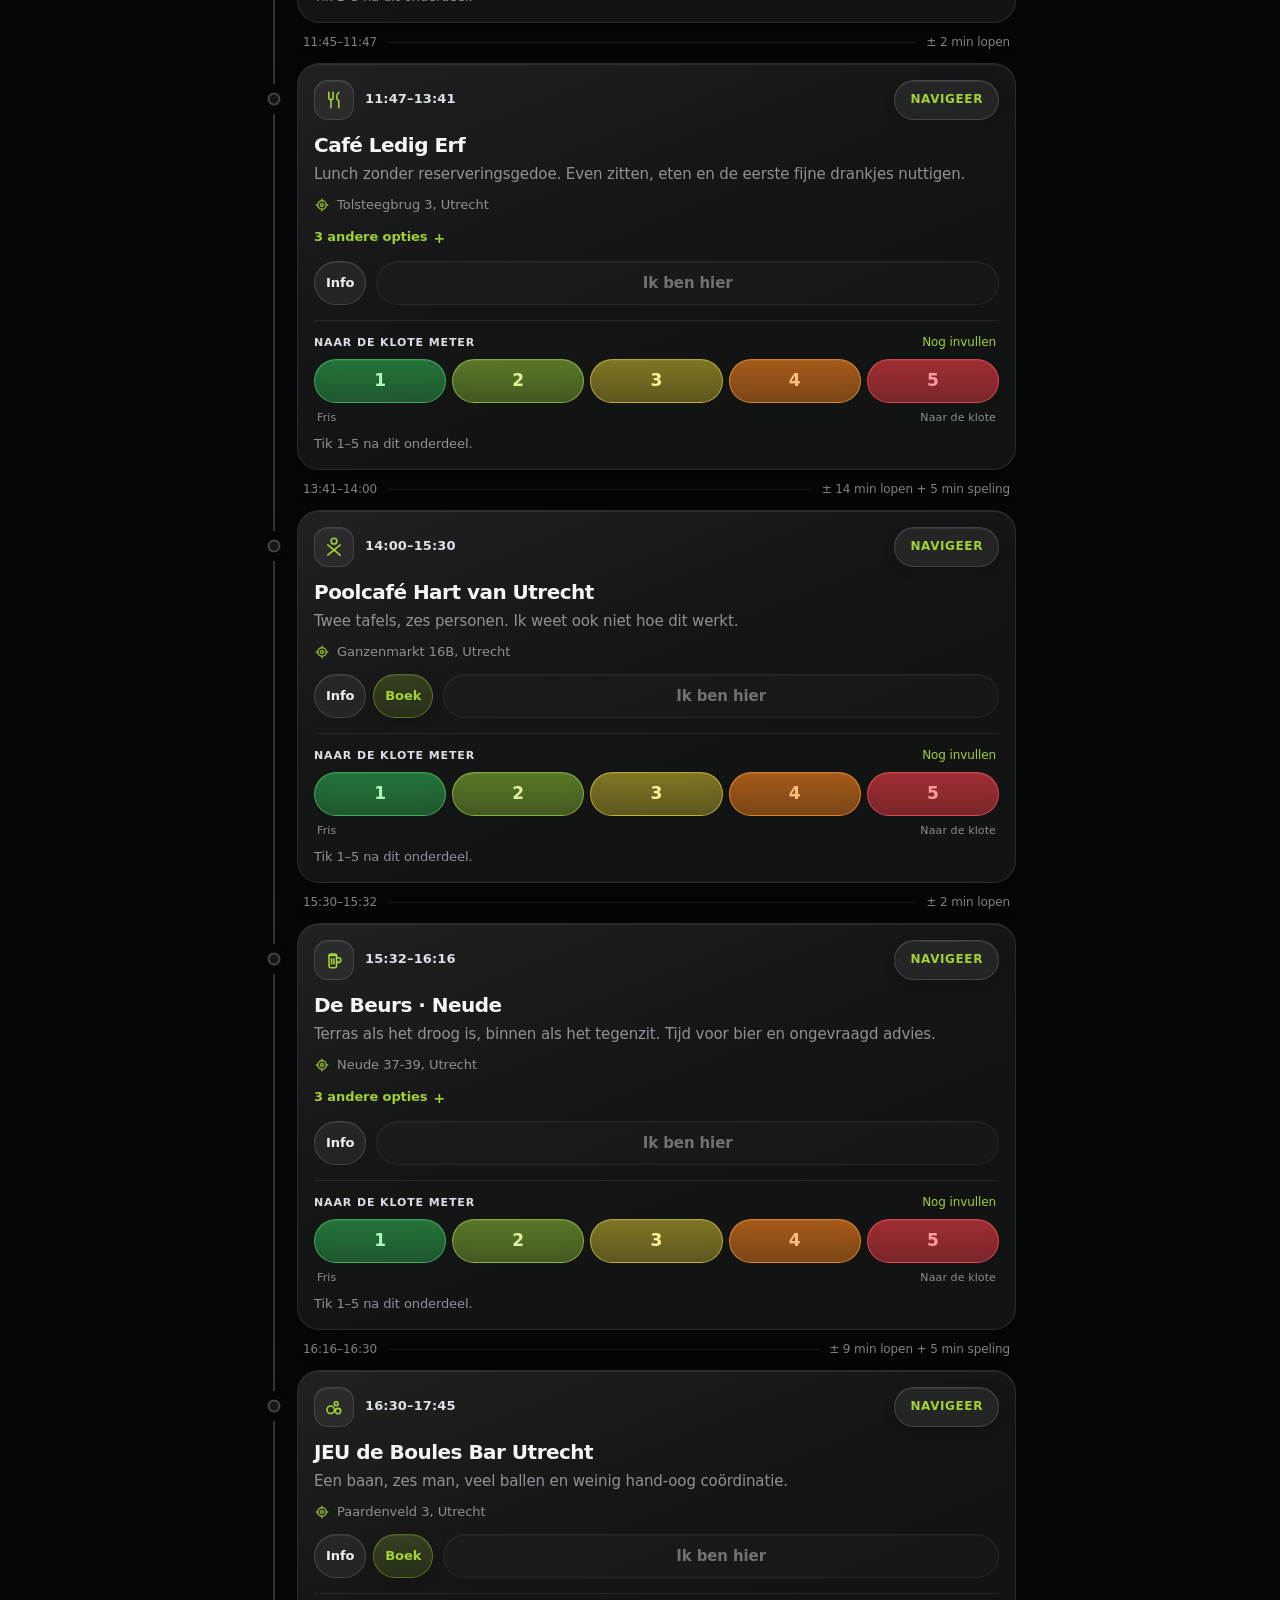
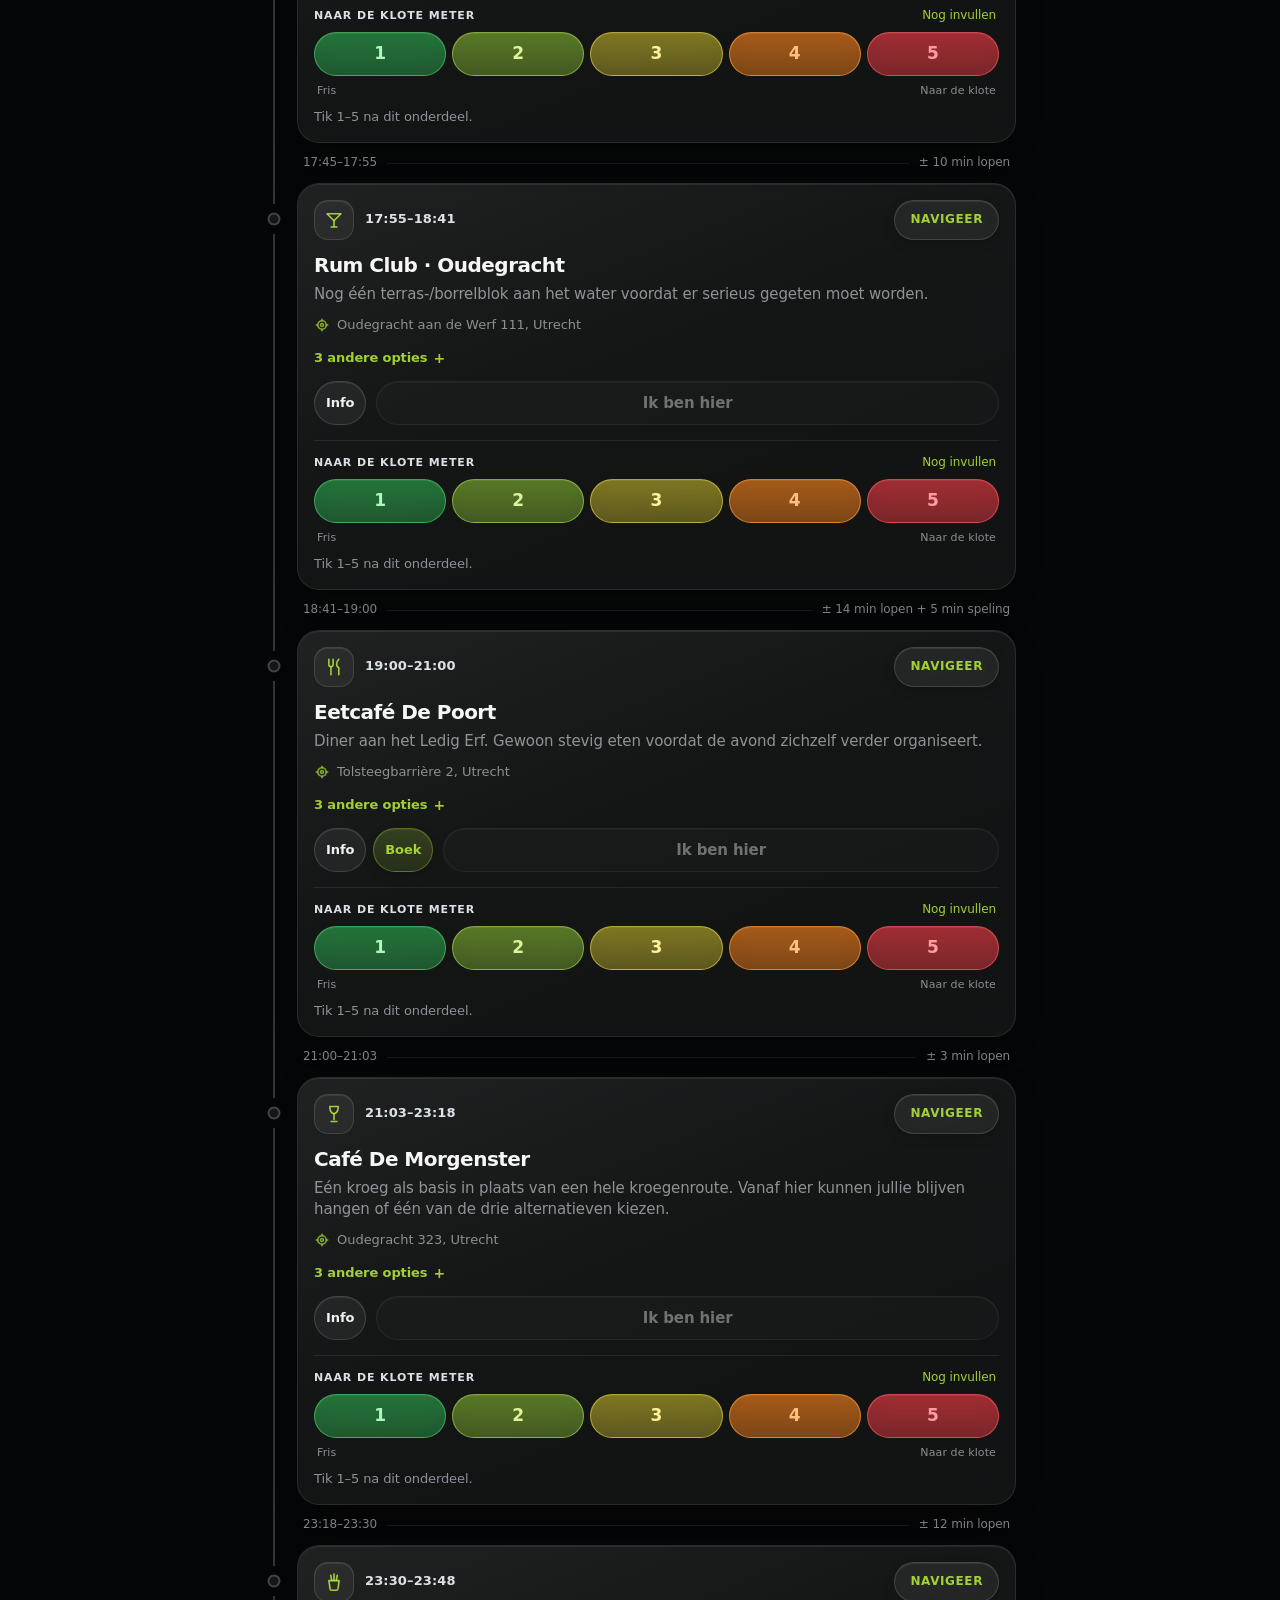
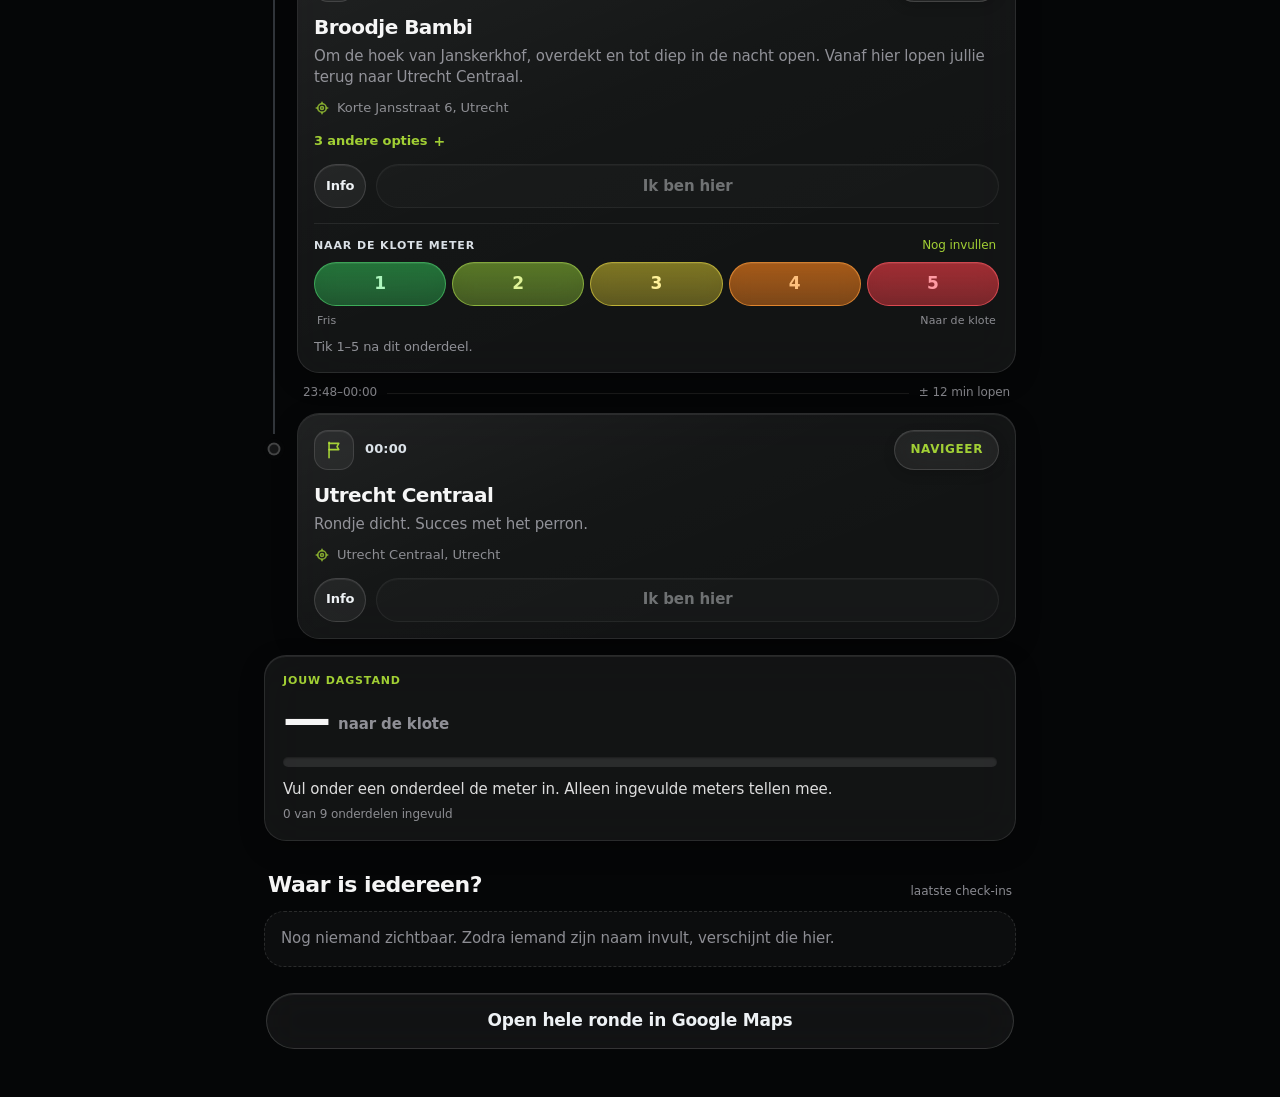
==== commit 10872899: "Add files via upload V90" ====
--- a/index.html
+++ b/index.html
@@ -3,49 +3,858 @@
 <head>
 <meta charset="utf-8" />
 <meta name="viewport" content="width=device-width,initial-scale=1,viewport-fit=cover" />
-<meta name="theme-color" content="#090b0c" />
+<meta name="theme-color" content="#050607" />
 <title>UTCA // FÜR DIE MÄNNER — 26 september 2026</title>
 <style>
 :root{
-  --bg:#090b0c;--panel:#111519;--panel2:#161b20;--line:#29313a;--text:#f6f7f4;--muted:#98a2ad;
-  --lime:#d9ff43;--blue:#79e5ff;--green:#42d66b;--yellow:#d9d83f;--orange:#ffae3d;--orangered:#ff7043;--red:#ff3e4f;
-  --shadow:0 20px 55px rgba(0,0,0,.34);--r:22px;
-}
-*{box-sizing:border-box} html{scroll-behavior:smooth} body{margin:0;background:linear-gradient(180deg,#07090a 0%,#0e1215 50%,#090b0c 100%);color:var(--text);font-family:Inter,ui-sans-serif,-apple-system,BlinkMacSystemFont,"Segoe UI",sans-serif}
-a{color:inherit;text-decoration:none} button,input{font:inherit}.app{max-width:780px;margin:0 auto;padding:14px 14px 34px}
-.topline{display:flex;align-items:center;justify-content:space-between;gap:10px;min-height:42px}.brand{font-weight:950;letter-spacing:.13em;font-size:12px;color:var(--lime)}
-.userchip{display:none;align-items:center;gap:8px;border:1px solid var(--line);background:#12171b;border-radius:999px;padding:7px 8px 7px 12px;font-size:12px;font-weight:800}.userchip.show{display:flex}.userchip button{width:24px;height:24px;border:0;border-radius:50%;background:#252d34;color:#c6cdd4;cursor:pointer}
-.roster-wrap{margin-top:14px}.roster-head{display:flex;align-items:center;justify-content:space-between;gap:10px;margin-bottom:7px;font-size:10px;font-weight:950;letter-spacing:.12em;text-transform:uppercase;color:#7f8992}.roster{display:flex;flex-wrap:wrap;gap:7px}.roster-empty{font-size:11px;color:#69747d}.roster-chip{display:inline-flex;align-items:center;gap:7px;min-height:34px;padding:0 7px 0 11px;border:1px solid var(--line);background:#101519;border-radius:999px;font-size:11.5px;font-weight:900;color:#d7dde2}.roster-chip.me{border-color:rgba(217,255,67,.55);color:var(--lime)}.roster-chip button{width:22px;height:22px;border:0;border-radius:50%;background:#252d34;color:#aeb7bf;font-weight:900;line-height:1;cursor:pointer}.roster-chip button:hover{background:#343e47;color:#fff}.roster-chip button:active{transform:scale(.94)}
-.hero{padding:22px 4px 12px}.kicker{font-size:12px;font-weight:900;letter-spacing:.16em;text-transform:uppercase;color:var(--lime)}h1{font-size:clamp(38px,9vw,66px);line-height:.91;letter-spacing:-.06em;margin:10px 0 14px;max-width:720px}.hero p{margin:0;max-width:640px;color:#aab3bc;font-size:15px;line-height:1.55}.meta{display:flex;flex-wrap:wrap;gap:8px;margin-top:16px}.chip{border:1px solid var(--line);background:#101418;border-radius:999px;padding:9px 11px;font-size:12px;color:#bcc5cd}.chip strong{color:#fff}
-.switcher{position:relative;z-index:1;display:grid;grid-template-columns:1fr 1fr;gap:5px;margin:14px 0 10px;padding:5px;border:1px solid var(--line);background:#0f1316;border-radius:18px}.switcher button{border:0;background:transparent;color:#9aa4ad;border-radius:13px;padding:12px 8px;font-weight:900;cursor:pointer}.switcher button.active{background:#f2f4ef;color:#07090a}
-.journeybar{position:sticky;top:7px;z-index:35;display:grid;grid-template-columns:minmax(0,1fr) auto;align-items:center;gap:12px;margin:0 0 13px;padding:12px 12px 12px 14px;border:1px solid var(--line);background:rgba(15,19,22,.96);-webkit-backdrop-filter:blur(18px);backdrop-filter:blur(18px);border-radius:18px;box-shadow:var(--shadow)}.journeycopy{min-width:0}.journey-now{font-size:10px;letter-spacing:.14em;text-transform:uppercase;color:var(--muted);white-space:nowrap;overflow:hidden;text-overflow:ellipsis}.journey-now strong{color:var(--text);font-weight:900}.journey-next{margin-top:4px;font-size:14px;line-height:1.2;color:var(--text);white-space:nowrap;overflow:hidden;text-overflow:ellipsis}.journey-next span{font-size:10px;letter-spacing:.13em;text-transform:uppercase;color:var(--lime);font-weight:950}.journey-next strong{font-weight:950}.journey-meta{margin-top:4px;font-size:10.5px;color:var(--muted);white-space:nowrap;overflow:hidden;text-overflow:ellipsis}.journey-nav{display:flex;align-items:center;justify-content:center;min-width:96px;min-height:54px;padding:0 13px;background:var(--lime);color:#090c08;border-radius:14px;font-size:10.5px;font-weight:950;letter-spacing:.08em;text-transform:uppercase}.journey-nav.disabled{pointer-events:none;opacity:.45;background:#252d34;color:#98a2ad}
-.dashboard{display:grid;grid-template-columns:1.2fr .8fr;gap:9px}.dash{background:var(--panel);border:1px solid var(--line);border-radius:18px;padding:13px}.dash .big{font-size:23px;font-weight:950;letter-spacing:-.04em}.dash .small{font-size:10px;text-transform:uppercase;letter-spacing:.1em;color:var(--muted);margin-top:4px}.live{display:inline-flex;align-items:center;gap:6px;font-size:10px;font-weight:900;color:#9ea8b1;text-transform:uppercase;letter-spacing:.08em}.dot{width:7px;height:7px;border-radius:50%;background:#6d7780}.live.ok .dot{background:var(--green);box-shadow:0 0 12px rgba(66,214,107,.55)}
-.meter{margin-top:10px;background:linear-gradient(160deg,#12171a,#0e1215);border:1px solid var(--line);border-radius:22px;padding:15px}.meterhead{display:flex;justify-content:space-between;align-items:flex-end;gap:10px}.meterhead h2{font-size:17px;margin:0;letter-spacing:-.02em}.meterhead span{font-size:11px;color:var(--muted)}.meterbuttons{display:grid;grid-template-columns:repeat(5,1fr);gap:6px;margin-top:12px}.meterbuttons button{min-height:46px;border:1px solid rgba(255,255,255,.12);border-radius:13px;font-weight:950;font-size:16px;color:#061008;cursor:pointer;opacity:.68;transform:scale(.98);transition:.16s}.meterbuttons button:nth-child(1){background:var(--green)}.meterbuttons button:nth-child(2){background:#9bd950}.meterbuttons button:nth-child(3){background:var(--yellow)}.meterbuttons button:nth-child(4){background:var(--orange)}.meterbuttons button:nth-child(5){background:var(--red);color:white}.meterbuttons button.active{opacity:1;transform:scale(1.02);outline:2px solid #fff;outline-offset:1px}.meterline{margin-top:11px;font-size:13px;color:#c7cdd3;line-height:1.4}.meterline strong{color:#fff}
-.section-title{display:flex;justify-content:space-between;align-items:end;margin:25px 2px 11px}.section-title h2{margin:0;font-size:20px;letter-spacing:-.03em}.section-title span{font-size:11px;color:var(--muted)}
-.timeline{display:flex;flex-direction:column;gap:9px}.walk{display:flex;align-items:center;gap:9px;color:#78838c;font-size:11px;padding:3px 2px}.walk .rule{height:1px;background:var(--line);flex:1}.card{position:relative;background:linear-gradient(180deg,var(--panel) 0%,#0f1316 100%);border:1px solid var(--line);border-radius:var(--r);padding:15px;overflow:hidden}.card::before{content:"";position:absolute;left:0;top:0;bottom:0;width:3px;background:#303944}.card.current::before{background:var(--lime);box-shadow:0 0 15px rgba(217,255,67,.45)}.card .top{display:flex;align-items:center;justify-content:space-between;gap:12px}.time{font-size:12px;font-weight:950;color:var(--lime);letter-spacing:.07em}.navbtn{display:inline-flex;align-items:center;justify-content:center;min-height:36px;padding:0 12px;background:var(--lime);color:#090c08;border:0;border-radius:9px;font-size:10.5px;font-weight:950;letter-spacing:.045em;text-transform:uppercase;white-space:nowrap}.navbtn:active{transform:translateY(1px)}.name{font-size:21px;font-weight:950;letter-spacing:-.035em;margin:8px 0 5px}.desc{font-size:13.5px;line-height:1.48;color:#adb6be;margin:0}.location{margin-top:9px;font-size:11.5px;color:#87929c}.row{display:flex;align-items:center;justify-content:space-between;gap:10px;margin-top:13px}.circles{display:flex;gap:7px}.round{width:40px;height:40px;border-radius:50%;border:1px solid #3a444e;background:#181e23;display:grid;place-items:center;font-weight:950;font-size:13px;color:#f1f4f6}.round.r{background:var(--lime);border-color:var(--lime);color:#0a0d08}.here{flex:1;min-height:40px;border-radius:12px;border:1px solid var(--line);background:#1a2026;color:#edf0f2;font-weight:900;font-size:12px;cursor:pointer}.here.active{background:var(--orange);color:#080a0b;border-color:var(--orange)}.here:disabled{opacity:.45;cursor:not-allowed}
-.stop-meter{margin-top:14px;padding-top:13px;border-top:1px solid var(--line)}.stop-meter-head{display:flex;justify-content:space-between;align-items:center;gap:10px}.stop-meter-title{font-size:10px;font-weight:950;letter-spacing:.12em;text-transform:uppercase;color:#d8dee3}.stop-meter-state{font-size:10px;color:var(--muted)}.stop-meter-buttons{display:grid;grid-template-columns:repeat(5,1fr);gap:5px;margin-top:9px}.stop-meter-buttons button{height:38px;border:1px solid rgba(255,255,255,.12);border-radius:10px;font-weight:950;font-size:13px;color:#071008;cursor:pointer;opacity:.67;transition:.14s}.stop-meter-buttons button:nth-child(1){background:var(--green)}.stop-meter-buttons button:nth-child(2){background:#9bd950}.stop-meter-buttons button:nth-child(3){background:var(--yellow)}.stop-meter-buttons button:nth-child(4){background:var(--orange)}.stop-meter-buttons button:nth-child(5){background:var(--red);color:#fff}.stop-meter-buttons button.active{opacity:1;outline:2px solid #fff;outline-offset:1px;transform:translateY(-1px)}.stop-meter-copy{margin-top:8px;font-size:11.5px;line-height:1.4;color:#aeb7bf}.stop-meter-copy strong{color:#fff}.dayresult{margin-top:14px;border:1px solid var(--line);background:linear-gradient(155deg,#151a1f,#0d1114);border-radius:22px;padding:16px}.result-kicker{font-size:10px;font-weight:950;letter-spacing:.14em;text-transform:uppercase;color:var(--lime)}.result-main{display:flex;align-items:flex-end;gap:8px;margin-top:6px}.result-main strong{font-size:46px;line-height:.9;letter-spacing:-.06em}.result-main span{font-size:13px;font-weight:900;color:#b9c1c8;padding-bottom:5px}.result-bar{height:8px;background:#242c32;border-radius:999px;overflow:hidden;margin-top:14px}.result-bar i{display:block;width:0;height:100%;background:var(--green);border-radius:inherit;transition:.2s}.result-copy{margin-top:11px;font-size:13px;line-height:1.45;color:#d2d8dd}.result-copy strong{color:#fff}.result-meta{margin-top:5px;font-size:10.5px;color:#7e8992}.score.percent{width:44px;border-radius:999px;font-size:10px;color:#071008}
-.group{display:flex;flex-direction:column;gap:8px}.person{display:grid;grid-template-columns:1fr auto;gap:10px;align-items:center;border:1px solid var(--line);background:var(--panel);border-radius:16px;padding:11px 12px}.person strong{font-size:13px}.person small{display:block;color:var(--muted);margin-top:3px;font-size:11px}.score{width:32px;height:32px;border-radius:50%;display:grid;place-items:center;font-weight:950;color:#081008;font-size:13px}.empty{border:1px dashed #343d46;border-radius:16px;padding:14px;color:#7f8992;font-size:12px;line-height:1.5}
-.routebox{background:linear-gradient(150deg,#14191e,#0e1215);border:1px solid var(--line);border-radius:22px;padding:15px}.routebox h3{margin:0 0 6px;font-size:17px}.routebox p{margin:0 0 13px;font-size:12.5px;line-height:1.5;color:#9aa4ad}.routepills{display:flex;gap:6px;flex-wrap:wrap;margin-bottom:13px}.routepills span{border:1px solid var(--line);border-radius:999px;padding:7px 9px;font-size:10.5px;color:#bcc4cb}.routebtn{display:flex;align-items:center;justify-content:center;min-height:44px;background:var(--lime);border-radius:13px;color:#0a0c08;font-size:12px;font-weight:950}
-.note{margin-top:14px;border:1px solid #3a3322;background:#1b1810;border-radius:16px;padding:13px 14px;color:#d7cba3;font-size:11.5px;line-height:1.5}.note strong{color:#fff3bd}footer{margin:22px 4px 0;color:#65717b;font-size:10.5px;line-height:1.55}
-.overlay{position:fixed;inset:0;z-index:80;background:rgba(0,0,0,.72);backdrop-filter:blur(12px);display:none;align-items:flex-end;justify-content:center;padding:12px}.overlay.show{display:flex}.login{width:min(100%,520px);background:#101519;border:1px solid #303a43;border-radius:26px;padding:20px;box-shadow:var(--shadow)}.login .minihead{font-size:11px;font-weight:900;letter-spacing:.14em;color:var(--lime);text-transform:uppercase}.login h2{font-size:32px;line-height:.98;letter-spacing:-.045em;margin:8px 0 9px}.login p{color:#a7b0b8;font-size:13px;line-height:1.45;margin:0 0 14px}.login input{width:100%;height:49px;border-radius:14px;border:1px solid #36404a;background:#0b0f12;color:#fff;padding:0 14px;outline:none}.login input:focus{border-color:var(--lime)}.login button{width:100%;height:48px;margin-top:9px;border:0;border-radius:14px;background:var(--lime);color:#080b06;font-weight:950;cursor:pointer}.login .privacy{margin-top:9px;font-size:10px;color:#68737c}
-.toast{position:fixed;left:50%;transform:translateX(-50%);bottom:20px;z-index:90;background:#f1f3ef;color:#090b0c;font-size:11px;font-weight:900;padding:10px 13px;border-radius:999px;opacity:0;pointer-events:none;transition:.2s}.toast.show{opacity:1}
-
-.alternatives{margin-top:11px}.alternatives summary{list-style:none;cursor:pointer;display:inline-flex;align-items:center;gap:4px;width:auto;background:transparent;color:var(--green);border:0;border-radius:0;padding:0;font-size:11px;font-weight:950;letter-spacing:.025em;line-height:1.25}.alternatives summary::-webkit-details-marker{display:none}.alternatives summary span{color:inherit;font-size:13px;line-height:1;transform-origin:center;transition:.14s}.alternatives[open] summary{color:#eef2f4}.alternatives[open] summary span{transform:rotate(45deg)}.alt-list{display:flex;flex-direction:column;gap:7px;margin-top:9px}.alt-row{display:grid;grid-template-columns:minmax(0,1fr) auto;gap:10px;align-items:center;padding:9px 0;border-top:1px solid rgba(255,255,255,.055)}.alt-row:first-child{border-top:0}.alt-select{appearance:none;-webkit-appearance:none;width:100%;padding:0;border:0;background:transparent;color:inherit;text-align:left;cursor:pointer}.alt-select:active .alt-name{color:var(--lime)}.alt-select:disabled{cursor:not-allowed;opacity:.42}.alt-select:disabled .alt-name{color:#98a2aa}.alt-name{font-size:12.5px;font-weight:900;color:#eef2f4}.alt-walk{font-size:10px;font-weight:850;color:#8e99a2;margin-left:4px;white-space:nowrap}.alt-note{font-size:10.5px;color:#7f8a93;margin-top:2px;line-height:1.35}.alt-actions{display:flex;gap:5px}.mini-round{width:30px;height:30px;border-radius:50%;border:1px solid #3a444e;background:#181e23;display:grid;place-items:center;font-weight:950;font-size:10px;color:#f1f4f6}.mini-round.r{background:var(--lime);border-color:var(--lime);color:#0a0d08}.legend{font-size:10px;color:#7d8891;margin:7px 2px 0}.boot-error{display:none;margin:10px 0;padding:11px;border:1px solid #6a3a3f;background:#241315;color:#ffb8be;font-size:11px;line-height:1.4}.boot-error.show{display:block}
-
-@media(max-width:470px){.app{padding-left:11px;padding-right:11px}.dashboard{grid-template-columns:1fr 1fr}.hero{padding-top:16px}.name{font-size:19px}.row{align-items:stretch}.round{width:38px;height:38px}.here{min-width:105px}.login{border-radius:22px}.overlay{align-items:flex-end}.journeybar{top:max(7px,env(safe-area-inset-top));gap:9px;padding:11px}.journey-next{font-size:13px}.journey-nav{min-width:88px;min-height:52px;padding:0 11px}}
+  --bg:#050607;
+  --text:rgba(255,255,255,.96);--muted:rgba(235,235,245,.58);--faint:rgba(235,235,245,.42);
+  --lime:#bdf53a;--limeSoft:rgba(189,245,58,.90);--blue:#7fd6ee;--green:#42d66b;--yellow:#e6e34a;--orange:#ffae3d;--red:#ff4d5e;
+  --hair:rgba(255,255,255,.10);
+  --hairStrong:rgba(255,255,255,.14);
+  --glass:rgba(28,30,30,.62);
+  --glassHi:rgba(255,255,255,.06);
+  --blur:saturate(120%) blur(24px);
+  --lift:0 8px 24px rgba(0,0,0,.28);
+  --edge:inset 0 1px 0 rgba(255,255,255,.08);
+  --prim:linear-gradient(180deg,rgba(203,250,86,.94),rgba(189,245,58,.88));
+  --primEdge:inset 0 1px 0 rgba(255,255,255,.28);
+  --ink:#080a08;
+  --r-input:14px;
+  --r-control:16px;
+  --r-tile:14px;
+  --r-card:22px;
+  --r-panel:20px;
+  --r-sheet:28px;
+  --r-pill:999px;
+  --r:22px;
+}
+*{box-sizing:border-box}
+html{scroll-behavior:smooth;-webkit-text-size-adjust:100%}
+body{margin:0;color:var(--text);font-family:-apple-system,BlinkMacSystemFont,"SF Pro Text","SF Pro Display","SF Pro",system-ui,"Segoe UI Variable Text","Helvetica Neue",sans-serif;font-size:17px;line-height:1.29;letter-spacing:-.006em;-webkit-font-smoothing:antialiased;text-rendering:optimizeLegibility;font-feature-settings:"ss01","cv01";
+  background-color:var(--bg);
+  background-image:
+    radial-gradient(58% 40% at 6% 0%,rgba(189,245,58,.045),transparent 66%),
+    radial-gradient(52% 34% at 98% 14%,rgba(140,190,215,.035),transparent 68%),
+    radial-gradient(70% 50% at 24% 60%,rgba(255,255,255,.022),transparent 72%),
+    linear-gradient(180deg,#0c0d0e,#050607 62%);
+  background-attachment:fixed;background-repeat:no-repeat}
+a{color:var(--lime);text-decoration:none}
+a:hover{color:#d3fa74}
+button,input{font:inherit}
+svg{display:block}
+.app{max-width:780px;margin:0 auto;padding:14px 14px 40px}
+
+.glass{background:var(--glass);-webkit-backdrop-filter:var(--blur);backdrop-filter:var(--blur);border:1px solid var(--hair);box-shadow:var(--lift),var(--edge)}
+
+.topline{display:flex;align-items:center;justify-content:space-between;gap:10px;min-height:44px}
+.brand{font-weight:600;letter-spacing:.1em;font-size:12px;color:var(--lime)}
+.userchip{display:none;align-items:center;gap:8px;border:1px solid var(--hair);background:rgba(28,30,30,.5);-webkit-backdrop-filter:var(--blur);backdrop-filter:var(--blur);box-shadow:var(--edge);border-radius:999px;padding:6px 6px 6px 13px;font-size:15px;font-weight:600;letter-spacing:-.008em}
+.userchip.show{display:flex}
+.top-user-dot{
+  width:8px;
+  height:8px;
+  flex:none;
+  border-radius:50%;
+  background:rgba(255,255,255,.92);
+}
+.userchip button{width:26px;height:26px;border:0;border-radius:50%;background:rgba(255,255,255,.12);color:#d5dde4;cursor:pointer;line-height:1}
+.userchip button:active{transform:scale(.93)}
+
+.roster-wrap{margin-top:16px}
+.roster-head{display:flex;align-items:center;justify-content:space-between;gap:10px;margin-bottom:9px;font-size:11px;font-weight:600;letter-spacing:.08em;text-transform:uppercase;color:var(--faint)}
+.roster{display:flex;flex-wrap:wrap;gap:7px}
+.roster-empty{font-size:13px;color:var(--faint)}
+.roster-chip{display:inline-flex;align-items:center;gap:7px;min-height:36px;padding:0 6px 0 13px;border:1px solid var(--hair);background:rgba(28,30,30,.5);-webkit-backdrop-filter:var(--blur);backdrop-filter:var(--blur);box-shadow:var(--edge);border-radius:999px;font-size:13px;font-weight:600;letter-spacing:-.002em;color:#dbe2e8}
+.roster-chip.me{border-color:rgba(189,245,58,.3);color:var(--lime);box-shadow:var(--edge)}
+.roster-chip button{width:24px;height:24px;border:0;border-radius:50%;background:rgba(255,255,255,.12);color:#b8c1c9;font-weight:700;line-height:1;cursor:pointer}
+.roster-chip button:hover{background:rgba(255,255,255,.2);color:#fff}
+.roster-chip button:active{transform:scale(.93)}
+.self-dot{
+  display:inline-block;
+  width:10px;
+  height:10px;
+  margin-left:8px;
+  border-radius:50%;
+  background:var(--limeText,var(--lime));
+  vertical-align:middle;
+  box-shadow:0 0 0 2px rgba(255,255,255,.04);
+}
+
+.hero{padding:26px 4px 14px}
+.kicker{font-size:12px;font-weight:600;letter-spacing:.1em;text-transform:uppercase;color:var(--lime)}
+h1{font-family:-apple-system,BlinkMacSystemFont,"SF Pro Display","SF Pro",system-ui,sans-serif;font-size:clamp(40px,9vw,64px);line-height:1.02;letter-spacing:-.035em;font-weight:700;margin:14px 0 18px;max-width:720px;text-wrap:balance}
+.hero-copy{max-width:700px}
+.hero-copy p{margin:0 0 18px;color:var(--muted);font-size:17px;line-height:1.47;letter-spacing:-.006em;text-wrap:pretty}
+.hero-copy p:last-child{margin-bottom:0;color:#e2e8ed;font-weight:600;letter-spacing:-.01em}
+.meta{display:flex;flex-wrap:wrap;gap:8px;margin-top:18px}
+.chip{border:1px solid var(--hair);background:rgba(28,30,30,.5);-webkit-backdrop-filter:var(--blur);backdrop-filter:var(--blur);box-shadow:var(--edge);border-radius:999px;padding:9px 14px;font-size:13px;letter-spacing:-.002em;color:var(--muted)}
+.chip strong{color:#fff;font-weight:600}
+.live{display:inline-flex;align-items:center;gap:7px;font-size:11px;font-weight:600;color:var(--faint);text-transform:uppercase;letter-spacing:.06em}
+.dot{width:7px;height:7px;border-radius:50%;background:rgba(235,235,245,.3)}
+.live.ok .dot{background:var(--green)}
+
+.switcher{position:relative;z-index:1;display:grid;grid-template-columns:1fr 1fr;gap:4px;margin:18px 0 12px;padding:4px;border:1px solid var(--hair);background:rgba(255,255,255,.04);-webkit-backdrop-filter:var(--blur);backdrop-filter:var(--blur);box-shadow:var(--edge);border-radius:var(--r-pill)}
+.switcher button{display:flex;align-items:center;justify-content:center;gap:8px;border:0;background:transparent;color:#98a4af;border-radius:var(--r-pill);padding:13px 8px;font-weight:600;font-size:17px;letter-spacing:-.014em;cursor:pointer;transition:.28s cubic-bezier(.34,1.3,.5,1)}
+.switcher button svg{width:21px;height:21px;opacity:.92;stroke-width:1.83}
+.switcher button{min-height:44px}
+.switcher button.active{color:var(--ink);background:var(--prim);box-shadow:var(--primEdge)}
+.switcher button[data-mode="rain"].active{color:#06181f;background:linear-gradient(180deg,rgba(163,222,240,.94),rgba(127,214,238,.88));box-shadow:var(--primEdge)}
+.switcher button.active svg{opacity:1}
+
+.journeybar{position:sticky;top:8px;z-index:35;display:grid;grid-template-columns:minmax(0,1fr) auto;align-items:center;gap:12px;margin:0 0 14px;padding:13px 13px 13px 15px;border:1px solid var(--hairStrong);background:rgba(20,22,23,.68);-webkit-backdrop-filter:saturate(120%) blur(30px);backdrop-filter:saturate(120%) blur(30px);border-radius:var(--r-sheet);box-shadow:0 10px 30px rgba(0,0,0,.36),var(--edge)}
+.journeycopy{min-width:0}
+.journey-now{font-size:11px;letter-spacing:.08em;text-transform:uppercase;color:var(--muted);white-space:nowrap;overflow:hidden;text-overflow:ellipsis}
+.journey-now strong{color:var(--text);font-weight:600}
+.journey-next{margin-top:5px;font-size:17px;line-height:1.27;letter-spacing:-.014em;color:var(--text);white-space:nowrap;overflow:hidden;text-overflow:ellipsis}
+.journey-next span{font-size:11px;letter-spacing:.08em;text-transform:uppercase;color:var(--lime);font-weight:600}
+.journey-next strong{font-weight:600}
+.journey-meta{margin-top:4px;font-size:12px;color:var(--muted);font-variant-numeric:tabular-nums;white-space:nowrap;overflow:hidden;text-overflow:ellipsis}
+.journey-nav{display:flex;align-items:center;justify-content:center;min-width:104px;min-height:56px;padding:0 15px;background:var(--prim);color:var(--ink);border:1px solid rgba(255,255,255,.2);border-radius:var(--r-pill);font-size:12px;font-weight:600;letter-spacing:.06em;text-transform:uppercase;box-shadow:var(--primEdge),0 4px 14px rgba(0,0,0,.28)}
+.journey-nav:hover{color:var(--ink)}
+.journey-nav:active{transform:translateY(1px)}
+.journey-nav.disabled{pointer-events:none;background:rgba(255,255,255,.06);border-color:var(--hair);color:var(--faint);box-shadow:var(--edge)}
+
+.dashboard{display:grid;grid-template-columns:1.2fr .8fr;gap:10px}
+.dash{border-radius:var(--r-panel);padding:15px;background:rgba(28,30,30,.55);-webkit-backdrop-filter:var(--blur);backdrop-filter:var(--blur);border:1px solid var(--hair);box-shadow:var(--lift),var(--edge)}
+.dash .big{font-size:28px;font-weight:700;letter-spacing:-.026em;line-height:1.2;font-variant-numeric:tabular-nums}
+.dash .small{font-size:11px;text-transform:uppercase;letter-spacing:.07em;color:var(--muted);margin-top:6px}
+
+.section-title{display:flex;justify-content:space-between;align-items:end;gap:12px;margin:30px 4px 12px}
+.section-title h2{margin:0;font-size:22px;font-weight:700;letter-spacing:-.022em;line-height:1.27}
+.section-title span{font-size:12px;color:var(--muted);letter-spacing:0}
+
+.timeline{display:flex;flex-direction:column;gap:10px}
+.tl-row{display:grid;grid-template-columns:20px minmax(0,1fr);gap:13px;align-items:stretch}
+.tl-rail{position:relative}
+.tl-rail::before,.tl-rail::after{content:"";position:absolute;left:50%;width:2px;transform:translateX(-50%);background:#31353a;border-radius:var(--r-pill)}
+.tl-row.stop .tl-rail::before{top:-12px;height:33px}
+.tl-row.stop .tl-rail::after{top:51px;bottom:-12px}
+.tl-row.walkrow .tl-rail::before{top:-12px;bottom:-12px;height:auto}
+.tl-row.walkrow .tl-rail::after{content:none}
+.tl-row:first-child .tl-rail::before{content:none}
+.tl-row:last-child .tl-rail::after{content:none}
+.tl-row.done .tl-rail::before,.tl-row.done .tl-rail::after,.tl-row.current .tl-rail::before{background:var(--lime)}
+.tl-node{position:absolute;z-index:1;left:50%;top:36px;transform:translate(-50%,-50%);width:13px;height:13px;border-radius:50%;display:grid;place-items:center;background:rgba(255,255,255,.07);border:2px solid rgba(255,255,255,.2);box-shadow:0 0 0 4px #050607;transition:.25s cubic-bezier(.34,1.3,.5,1)}
+.tl-node svg{width:11px;height:11px;color:var(--ink);display:none;stroke-width:3.5}
+.tl-row.done .tl-node{width:19px;height:19px;background:var(--prim);border-color:rgba(189,245,58,.5);box-shadow:0 0 0 4px #050607,var(--primEdge)}
+.tl-row.done .tl-node svg{display:block}
+.tl-row.current .tl-node{width:21px;height:21px;background:rgba(189,245,58,.12);border-color:var(--lime);box-shadow:0 0 0 4px #050607,0 0 10px rgba(189,245,58,.22)}
+.tl-row.current .tl-node::after{content:"";width:8px;height:8px;border-radius:50%;background:var(--lime)}
+.tl-progress{display:flex;align-items:center;gap:10px;margin:0 2px 12px;font-size:13px;color:var(--faint);font-variant-numeric:tabular-nums}
+.tl-progress-track{flex:1;height:5px;border-radius:var(--r-pill);background:rgba(255,255,255,.12);overflow:hidden;box-shadow:inset 0 1px 2px rgba(0,0,0,.3)}
+.tl-progress-track i{display:block;height:100%;width:0;border-radius:inherit;background:var(--lime);transition:.32s cubic-bezier(.34,1.1,.5,1)}
+.tl-progress strong{color:#dbe2e8;font-weight:600}
+.walk{display:flex;align-items:center;gap:10px;color:var(--faint);font-size:12px;padding:2px 6px;font-variant-numeric:tabular-nums}
+.walk .rule{height:1px;background:rgba(255,255,255,.08);flex:1}
+
+.card{position:relative;border-radius:var(--r-card);padding:16px;overflow:hidden;background:var(--glass);-webkit-backdrop-filter:var(--blur);backdrop-filter:var(--blur);border:1px solid var(--hair);box-shadow:var(--lift),var(--edge)}
+.card::before{content:"";position:absolute;inset:0;border-radius:inherit;pointer-events:none;background:linear-gradient(158deg,rgba(255,255,255,.06),rgba(255,255,255,.012) 40%,transparent 72%)}
+.card>*{position:relative}
+.card.current{border-color:rgba(189,245,58,.34);box-shadow:0 10px 30px rgba(0,0,0,.34),var(--edge)}
+.card .top{display:flex;align-items:center;justify-content:space-between;gap:12px}
+.topleft{display:flex;align-items:center;gap:11px;min-width:0}
+.stopicon{flex:none;width:40px;height:40px;border-radius:var(--r-tile);display:grid;place-items:center;color:var(--lime);background:rgba(255,255,255,.06);border:1px solid rgba(255,255,255,.12);box-shadow:var(--edge)}
+.stopicon svg{width:22px;height:22px;stroke-width:1.75}
+.card.current .stopicon{background:var(--prim);color:var(--ink);border-color:rgba(189,245,58,.42);box-shadow:var(--primEdge)}
+.time{font-size:13px;font-weight:600;color:var(--lime);letter-spacing:.01em;font-variant-numeric:tabular-nums}
+.navbtn{display:inline-flex;align-items:center;justify-content:center;min-height:40px;padding:0 15px;background:var(--prim);color:var(--ink);border:1px solid rgba(255,255,255,.2);border-radius:var(--r-pill);font-size:12px;font-weight:600;letter-spacing:.05em;text-transform:uppercase;white-space:nowrap;box-shadow:var(--primEdge),0 4px 14px rgba(0,0,0,.28)}
+.navbtn:hover{color:var(--ink)}
+.navbtn:active{transform:translateY(1px)}
+.name{font-size:20px;font-weight:600;letter-spacing:-.026em;line-height:1.25;margin:13px 0 6px}
+.desc{font-size:15px;line-height:1.4;letter-spacing:-.008em;color:var(--muted);margin:0;text-wrap:pretty}
+.location{display:flex;align-items:center;gap:7px;margin-top:12px;font-size:13px;letter-spacing:-.002em;color:var(--faint)}
+.location svg{width:16px;height:16px;flex:none;color:var(--lime);opacity:.85;stroke-width:2.4}
+.row{display:flex;align-items:center;justify-content:space-between;gap:10px;margin-top:14px}
+.circles{display:flex;gap:7px}
+.round{width:44px;height:44px;flex:none;border-radius:50%;border:1px solid var(--hairStrong);background:rgba(255,255,255,.06);box-shadow:var(--edge);display:grid;place-items:center;font-weight:600;font-size:15px;color:#eef2f5}
+.round:hover{color:#fff;background:rgba(255,255,255,.14)}
+.round.r{background:var(--prim);border-color:rgba(189,245,58,.42);color:var(--ink);box-shadow:var(--primEdge)}
+.round.r:hover{color:var(--ink)}
+.here{flex:1;min-height:44px;border-radius:var(--r-pill);border:1px solid var(--hairStrong);background:rgba(255,255,255,.06);box-shadow:var(--edge);color:#eef2f5;font-weight:600;font-size:15px;letter-spacing:-.008em;cursor:pointer;transition:.2s}
+.here.active{background:var(--prim);color:var(--ink);border-color:rgba(189,245,58,.42);box-shadow:var(--primEdge)}
+.here:disabled{opacity:.42;cursor:not-allowed}
+
+.stop-meter{margin-top:15px;padding-top:14px;border-top:1px solid rgba(255,255,255,.08)}
+.stop-meter-head{display:grid;grid-template-columns:1fr auto;align-items:center;gap:10px;margin-bottom:8px}
+.stop-meter-title{font-size:11px;font-weight:600;letter-spacing:.08em;text-transform:uppercase;color:#dae0e6}
+.stop-meter-state{
+  font-size:12px;
+  color:var(--limeText, var(--lime));
+  font-weight:400;
+  font-variant-numeric:tabular-nums;
+  text-align:right;
+  justify-self:end;
+  padding-right:3px;
+}
+.stop-meter-buttons{display:grid;grid-template-columns:repeat(5,1fr);gap:6px;margin-top:0}
+
+/* Meter: one neutral glass control family.
+   The scale lives mainly in the numeral color; strong color appears only when selected. */
+.stop-meter-buttons button{
+  position:relative;
+  height:44px;
+  border:1px solid rgba(255,255,255,.12);
+  border-radius:var(--r-pill);
+  background:rgba(255,255,255,.055);
+  font-weight:600;
+  font-size:17px;
+  cursor:pointer;
+  box-shadow:inset 0 1px 0 rgba(255,255,255,.07);
+  transition:.16s cubic-bezier(.34,1.3,.5,1);
+  -webkit-backdrop-filter:saturate(120%) blur(12px);
+  backdrop-filter:saturate(120%) blur(12px);
+}
+.stop-meter-buttons button:nth-child(1){
+  background:linear-gradient(180deg,rgba(47,199,88,.52),rgba(47,199,88,.36));
+  border-color:rgba(83,221,116,.56);
+  color:#aef6be;
+}
+.stop-meter-buttons button:nth-child(2){
+  background:linear-gradient(180deg,rgba(154,216,54,.50),rgba(154,216,54,.34));
+  border-color:rgba(183,231,82,.55);
+  color:#dff398;
+}
+.stop-meter-buttons button:nth-child(3){
+  background:linear-gradient(180deg,rgba(231,213,47,.50),rgba(231,213,47,.34));
+  border-color:rgba(242,226,72,.56);
+  color:#fff29a;
+}
+.stop-meter-buttons button:nth-child(4){
+  background:linear-gradient(180deg,rgba(255,132,26,.62),rgba(255,132,26,.44));
+  border-color:rgba(255,157,58,.66);
+  color:#ffc07d;
+}
+.stop-meter-buttons button:nth-child(5){
+  background:linear-gradient(180deg,rgba(239,58,67,.64),rgba(239,58,67,.46));
+  border-color:rgba(250,88,96,.68);
+  color:#ff9ba3;
+}
+
+.stop-meter-buttons button.active{
+  border-color:rgba(255,255,255,.24);
+  box-shadow:inset 0 1px 0 rgba(255,255,255,.24),0 4px 14px rgba(0,0,0,.24);
+  transform:translateY(-1px);
+}
+.stop-meter-buttons button.active::after{
+  content:"";
+  position:absolute;
+  left:50%;
+  bottom:5px;
+  transform:translateX(-50%);
+  width:12px;
+  height:2px;
+  border-radius:2px;
+  background:currentColor;
+  opacity:.42;
+}
+
+.stop-meter-buttons button:nth-child(1).active{
+  background:linear-gradient(180deg,#63e586,#3fc864);
+  border-color:rgba(119,232,151,.38);
+  color:#071008;
+}
+.stop-meter-buttons button:nth-child(2).active{
+  background:linear-gradient(180deg,#b8eb61,#8fcf3e);
+  border-color:rgba(191,235,109,.38);
+  color:#0b1006;
+}
+.stop-meter-buttons button:nth-child(3).active{
+  background:linear-gradient(180deg,#ffe966,#ddc83e);
+  border-color:rgba(235,239,111,.40);
+  color:#111206;
+}
+.stop-meter-buttons button:nth-child(4).active{
+  background:linear-gradient(180deg,#ff9d38,#e8741f);
+  border-color:rgba(241,183,102,.38);
+  color:#140d06;
+}
+.stop-meter-buttons button:nth-child(5).active{
+  background:linear-gradient(180deg,#ff5f69,#d83f4d);
+  border-color:rgba(229,117,132,.36);
+  color:#fff;
+}
+.stop-meter-copy{margin-top:10px;font-size:13px;line-height:1.4;color:var(--muted)}
+.stop-meter-copy strong{color:#fff;font-weight:600}
+
+.dayresult{margin-top:16px;border-radius:var(--r-card);padding:18px;background:var(--glass);-webkit-backdrop-filter:var(--blur);backdrop-filter:var(--blur);border:1px solid var(--hair);box-shadow:var(--lift),var(--edge)}
+.result-kicker{font-size:11px;font-weight:600;letter-spacing:.08em;text-transform:uppercase;color:var(--lime)}
+.result-main{display:flex;align-items:flex-end;gap:9px;margin-top:8px}
+.result-main strong{font-family:-apple-system,BlinkMacSystemFont,"SF Pro Display","SF Pro",system-ui,sans-serif;font-size:48px;line-height:.94;letter-spacing:-.04em;font-weight:700;font-variant-numeric:tabular-nums}
+.result-main span{font-size:15px;font-weight:600;letter-spacing:-.008em;color:var(--muted);padding-bottom:7px}
+.result-bar{height:10px;background:rgba(255,255,255,.10);border-radius:999px;overflow:hidden;margin-top:16px;box-shadow:inset 0 1px 2px rgba(0,0,0,.35)}
+.result-bar i{display:block;width:0;height:100%;background:var(--green);border-radius:inherit;transition:.3s cubic-bezier(.34,1.1,.5,1);box-shadow:var(--edge)}
+.result-copy{margin-top:12px;font-size:15px;line-height:1.4;letter-spacing:-.008em;color:rgba(255,255,255,.86)}
+.result-copy strong{color:#fff;font-weight:600}
+.result-meta{margin-top:7px;font-size:12px;color:var(--faint);font-variant-numeric:tabular-nums}
+
+.group{display:flex;flex-direction:column;gap:9px}
+.person{display:grid;grid-template-columns:1fr auto;gap:10px;align-items:center;border-radius:var(--r-panel);padding:13px 14px;background:rgba(28,30,30,.55);-webkit-backdrop-filter:var(--blur);backdrop-filter:var(--blur);border:1px solid var(--hair);box-shadow:var(--edge)}
+.person strong{font-size:15px;font-weight:600;letter-spacing:-.008em}
+.person small{display:block;color:var(--muted);margin-top:4px;font-size:13px}
+.score{min-width:58px;height:34px;padding:0 11px;border-radius:999px;display:grid;place-items:center;font-weight:600;color:var(--ink);font-size:14px;font-variant-numeric:tabular-nums;box-shadow:var(--edge)}
+.empty{border:1px dashed rgba(255,255,255,.12);border-radius:var(--r-panel);padding:16px;color:var(--muted);font-size:15px;line-height:1.45;background:rgba(255,255,255,.03)}
+.empty strong{color:#cdd5db}
+
+.route-only{margin-top:26px;padding:0 2px 8px}
+.routebtn{
+  display:flex;
+  align-items:center;
+  justify-content:center;
+  min-height:56px;
+  border-radius:var(--r-pill);
+  background:var(--glassControl);
+  color:#eef2f5;
+  border:1px solid var(--hairStrong);
+  font-size:17px;
+  font-weight:600;
+  letter-spacing:-.014em;
+  -webkit-backdrop-filter:saturate(120%) blur(18px);
+  backdrop-filter:saturate(120%) blur(18px);
+  box-shadow:var(--edge);
+}
+.routebtn:hover{
+  color:#fff;
+  background:var(--glassControlHover);
+}
+.routebtn:active{
+  transform:translateY(1px);
+  background:rgba(255,255,255,.12);
+}
+
+footer{margin:26px 4px 0;color:var(--faint);font-size:12px;line-height:1.5}
+
+.overlay{position:fixed;inset:0;z-index:80;background:rgba(4,5,6,.62);-webkit-backdrop-filter:blur(22px) saturate(150%);backdrop-filter:blur(22px) saturate(150%);display:none;align-items:flex-end;justify-content:center;padding:12px}
+.overlay.show{display:flex}
+.login{width:min(100%,520px);border-radius:var(--r-sheet);padding:22px;background:rgba(24,26,27,.78);-webkit-backdrop-filter:saturate(120%) blur(30px);backdrop-filter:saturate(120%) blur(30px);border:1px solid var(--hairStrong);box-shadow:0 16px 44px rgba(0,0,0,.5),var(--edge)}
+.login .minihead{font-size:11px;font-weight:600;letter-spacing:.08em;color:var(--lime);text-transform:uppercase}
+.login h2{font-family:-apple-system,BlinkMacSystemFont,"SF Pro Display","SF Pro",system-ui,sans-serif;font-size:28px;line-height:1.07;letter-spacing:-.028em;font-weight:700;margin:10px 0 10px}
+.login p{color:var(--muted);font-size:15px;line-height:1.4;letter-spacing:-.008em;margin:0 0 18px}
+.login input{width:100%;height:52px;border-radius:var(--r-input);border:1px solid var(--hairStrong);background:rgba(0,0,0,.32);color:#fff;padding:0 16px;outline:none;box-shadow:inset 0 1px 0 rgba(255,255,255,.05)}
+.login input:focus{border-color:rgba(189,245,58,.5);box-shadow:0 0 0 3px rgba(189,245,58,.10)}
+.login button{width:100%;height:52px;margin-top:10px;border:1px solid rgba(255,255,255,.2);border-radius:var(--r-pill);background:var(--prim);color:var(--ink);font-size:17px;font-weight:600;letter-spacing:-.014em;cursor:pointer;box-shadow:var(--primEdge),0 6px 18px rgba(0,0,0,.3)}
+.login .privacy{margin-top:12px;font-size:12px;line-height:1.4;color:var(--faint)}
+
+.toast{position:fixed;left:50%;transform:translateX(-50%);bottom:22px;z-index:90;background:rgba(30,32,33,.86);-webkit-backdrop-filter:saturate(120%) blur(24px);backdrop-filter:saturate(120%) blur(24px);border:1px solid var(--hairStrong);color:#fff;font-size:13px;font-weight:600;padding:12px 17px;border-radius:999px;opacity:0;pointer-events:none;transition:.24s;box-shadow:0 10px 30px rgba(0,0,0,.4),var(--edge)}
+.toast.show{opacity:1}
+
+.alternatives{margin-top:12px}
+.alternatives summary{
+  list-style:none;
+  cursor:pointer;
+  display:inline-flex;
+  align-items:center;
+  gap:6px;
+  background:transparent;
+  color:rgba(189,245,58,.82);
+  border:0;
+  padding:0;
+  font-size:13px;
+  font-weight:600;
+  line-height:1.25;
+}
+.alternatives summary::-webkit-details-marker{display:none}
+.alternatives summary span{color:inherit;font-size:14px;line-height:1;transform-origin:center;transition:.16s}
+.alternatives[open] summary{color:rgba(189,245,58,.94)}
+.alternatives[open] summary span{transform:rotate(45deg)}
+.alt-list{display:flex;flex-direction:column;gap:6px;margin-top:10px}
+.alt-row{display:grid;grid-template-columns:minmax(0,1fr) auto;gap:10px;align-items:center;padding:10px 0;border-top:1px solid rgba(255,255,255,.08)}
+.alt-row:first-child{border-top:0}
+.alt-select{appearance:none;-webkit-appearance:none;width:100%;padding:0;border:0;background:transparent;color:inherit;text-align:left;cursor:pointer}
+.alt-select:active .alt-name{color:var(--lime)}
+.alt-select:disabled{cursor:not-allowed;opacity:.42}
+.alt-select:disabled .alt-name{color:#98a2aa}
+.alt-name{font-size:15px;font-weight:600;letter-spacing:-.008em;color:#eef2f4}
+.alt-walk{font-size:12px;font-weight:400;color:var(--faint);margin-left:5px;white-space:nowrap}
+.alt-note{font-size:13px;color:var(--faint);margin-top:3px;line-height:1.35}
+.alt-actions{display:flex;gap:5px}
+.mini-round{width:34px;height:34px;border-radius:50%;border:1px solid var(--hairStrong);background:rgba(255,255,255,.06);box-shadow:var(--edge);display:grid;place-items:center;font-weight:600;font-size:13px;color:#f1f4f6}
+.mini-round.r{background:var(--prim);border-color:rgba(189,245,58,.42);color:var(--ink)}
+.mini-round.r:hover{color:var(--ink)}
+.legend{font-size:12px;color:var(--faint);margin:8px 2px 0}
+
+.boot-error{display:none;margin:12px 0;padding:14px 15px;border:1px solid rgba(255,120,130,.35);background:rgba(255,77,94,.10);-webkit-backdrop-filter:var(--blur);backdrop-filter:var(--blur);border-radius:var(--r-control);color:#ffc3c9;font-size:13px;line-height:1.45}
+.boot-error.show{display:block}
+.boot-error strong{color:#fff}
+
+
+/* Apple-style accent hierarchy: visual-only overrides. No functionality changed. */
+:root{
+  --limeLine:rgba(189,245,58,.30);
+  --limeGlow:rgba(189,245,58,.16);
+  --limeTint:rgba(189,245,58,.10);
+  --limeTintStrong:rgba(189,245,58,.18);
+  --glassControl:rgba(255,255,255,.055);
+  --glassControlHover:rgba(255,255,255,.09);
+  --primSoft:linear-gradient(180deg,rgba(189,245,58,.18),rgba(189,245,58,.11));
+  --primStroke:rgba(189,245,58,.34);
+}
+
+/* Keep only the sticky journey navigation as the clear primary action. */
+.journey-nav{
+  background:var(--prim);
+  color:var(--ink);
+}
+
+/* Per-stop navigation is neutral glass.
+   Same control language as the other secondary actions, while the sticky CTA owns the lime. */
+.navbtn{
+  background:rgba(255,255,255,.055);
+  color:rgba(189,245,58,.82);
+  border-color:rgba(255,255,255,.14);
+  -webkit-backdrop-filter:saturate(120%) blur(18px);
+  backdrop-filter:saturate(120%) blur(18px);
+  box-shadow:inset 0 1px 0 rgba(255,255,255,.08),0 4px 12px rgba(0,0,0,.16);
+}
+.navbtn:hover{
+  color:rgba(189,245,58,.94);
+  background:rgba(255,255,255,.09);
+}
+.navbtn:active{
+  background:rgba(255,255,255,.12);
+  transform:translateY(1px);
+}
+
+/* Softer progress states: current is strongest, completed is more restrained. */
+.tl-row.done .tl-rail::before,
+.tl-row.done .tl-rail::after{
+  background:rgba(189,245,58,.42);
+}
+.tl-row.current .tl-rail::before{
+  background:rgba(189,245,58,.42);
+}
+.tl-row.done .tl-node{
+  width:19px;
+  height:19px;
+  background:var(--primSoft);
+  border-color:var(--limeLine);
+  box-shadow:0 0 0 4px #050607,inset 0 1px 0 rgba(255,255,255,.08);
+}
+.tl-row.done .tl-node svg{
+  display:block;
+  color:var(--lime);
+}
+.tl-row.current .tl-node{
+  width:21px;
+  height:21px;
+  background:rgba(189,245,58,.09);
+  border-color:var(--lime);
+  box-shadow:0 0 0 4px #050607,0 0 10px rgba(189,245,58,.18);
+}
+.tl-progress-track i{
+  background:linear-gradient(90deg,rgba(189,245,58,.78),rgba(189,245,58,.96));
+}
+
+/* Current card gets a subtle accent instead of several full-lime surfaces. */
+.card.current{
+  border-color:rgba(189,245,58,.26);
+  box-shadow:0 10px 30px rgba(0,0,0,.34),var(--edge),0 0 0 1px rgba(189,245,58,.08);
+}
+.stopicon{
+  color:var(--lime);
+  background:var(--glassControl);
+  border-color:rgba(255,255,255,.12);
+  box-shadow:var(--edge);
+}
+.card.current .stopicon{
+  background:var(--primSoft);
+  color:var(--lime);
+  border-color:var(--limeLine);
+  box-shadow:inset 0 1px 0 rgba(255,255,255,.10),0 4px 12px rgba(0,0,0,.18);
+}
+
+/* Only the current stop time uses the bright accent. */
+.time{
+  color:#dbe2e8;
+}
+.card.current .time{
+  color:var(--lime);
+}
+
+/* Reservation is secondary: tinted glass, not a second primary CTA. */
+.round.r{
+  background:var(--primSoft);
+  border-color:var(--limeLine);
+  color:var(--lime);
+  box-shadow:inset 0 1px 0 rgba(255,255,255,.08),0 4px 12px rgba(0,0,0,.18);
+}
+.round.r:hover{
+  color:var(--lime);
+  background:linear-gradient(180deg,rgba(189,245,58,.22),rgba(189,245,58,.14));
+}
+.mini-round.r{
+  background:var(--primSoft);
+  border-color:var(--limeLine);
+  color:var(--lime);
+  box-shadow:inset 0 1px 0 rgba(255,255,255,.08);
+}
+.mini-round.r:hover{
+  color:var(--lime);
+  background:linear-gradient(180deg,rgba(189,245,58,.22),rgba(189,245,58,.14));
+}
+
+/* “Ik ben hier” stays neutral until selected.
+   Selected uses the same bright accent language as other active/primary states. */
+.here{
+  background:var(--glassControl);
+}
+.here.active{
+  background:var(--prim);
+  color:var(--ink);
+  border-color:rgba(189,245,58,.42);
+  box-shadow:var(--primEdge),0 4px 14px rgba(0,0,0,.22);
+}
+
+/* Timeline continuity fix only: preserve the original spacing and node geometry.
+   The timeline uses a 10px row gap; each rail now extends 5px into that gap,
+   so adjacent lime/grey segments meet exactly instead of overlapping. */
+.tl-rail::before,
+.tl-rail::after{
+  border-radius:0;
+}
+.tl-row.stop .tl-rail::before{
+  top:-5px;
+  height:26px; /* same original end point (21px), only removes overlap above */
+}
+.tl-row.stop .tl-rail::after{
+  top:51px;   /* original node spacing preserved */
+  bottom:-5px;
+}
+.tl-row.walkrow .tl-rail::before{
+  top:-5px;
+  bottom:-5px;
+  height:auto;
+}
+
+/* Keep small location accents quieter than the CTA. */
+.location svg{
+  color:rgba(189,245,58,.82);
+  opacity:.78;
+}
+
+/* Slightly softer active control surfaces:
+   sticky NAVIGEER, selected Zon/Regen and selected 'Ik ben hier'. */
+.journey-nav,
+.switcher button.active,
+.here.active{
+  background:linear-gradient(180deg,rgba(199,244,83,.84),rgba(181,233,57,.76));
+  color:var(--ink);
+}
+
+.switcher button[data-mode="rain"].active{
+  background:linear-gradient(180deg,rgba(155,214,233,.84),rgba(119,199,222,.76));
+  color:#06181f;
+}
+
+.journey-nav,
+.here.active{
+  border-color:rgba(189,245,58,.34);
+  box-shadow:inset 0 1px 0 rgba(255,255,255,.20),0 4px 14px rgba(0,0,0,.24);
+}
+
+/* Unify lime text + icon accents with the softer lime used in the active controls.
+   Only accent text/icons are changed; backgrounds, meter colors and layout stay untouched. */
+:root{
+  --limeText:rgba(181,233,57,.88);
+  --limeTextHover:rgba(189,239,68,.96);
+}
+
+.brand,
+.kicker,
+.journey-next span,
+.result-kicker,
+.roster-chip.me,
+.card.current .time,
+.stopicon,
+.card.current .stopicon,
+.round.r,
+.mini-round.r,
+.navbtn,
+.alternatives summary,
+.location svg{
+  color:var(--limeText);
+}
+
+.navbtn:hover,
+.round.r:hover,
+.mini-round.r:hover,
+.alternatives[open] summary{
+  color:var(--limeTextHover);
+}
+
+a{
+  color:var(--limeText);
+}
+a:hover{
+  color:var(--limeTextHover);
+}
+
+
+/* Compact expandable app guide, positioned between the date and the participant roster. */
+.howto{
+  margin:6px 0 16px;
+}
+.howto summary{
+  list-style:none;
+  width:max-content;
+  cursor:pointer;
+  display:inline-block;
+  padding:4px 0;
+  color:var(--text);
+  font-size:13px;
+  font-weight:600;
+  line-height:1.25;
+  letter-spacing:.05em;
+}
+.howto summary::-webkit-details-marker{display:none}
+.howto summary::after{
+  content:"+";
+  display:inline-block;
+  margin-left:6px;
+  font:inherit;
+  letter-spacing:inherit;
+  vertical-align:baseline;
+}
+.howto[open] summary::after{content:"×"}
+.howto-content{
+  margin-top:10px;
+  max-width:700px;
+  padding:15px 16px 14px;
+  border:1px solid var(--hair);
+  border-radius:var(--r-card);
+  background:rgba(28,30,30,.50);
+  -webkit-backdrop-filter:var(--blur);
+  backdrop-filter:var(--blur);
+  box-shadow:var(--edge);
+}
+.howto-content p{
+  margin:0 0 11px;
+  color:var(--muted);
+  font-size:14px;
+  line-height:1.48;
+  letter-spacing:-.004em;
+}
+.howto-content p:last-child{margin-bottom:0;color:#eef2f5}
+.howto-content strong{color:#fff;font-weight:600}
+
+body.live-mode .howto{
+  margin-top:4px;
+  margin-bottom:16px;
+}
+
+@media(max-width:470px){
+  .howto-content{
+    padding:14px;
+  }
+}
+
+/* === UX TRY-OUT PASS === */
+
+/* Stronger secondary text for outdoor/mobile readability. */
+:root{
+  --faint:rgba(235,235,245,.56);
+}
+
+/* Once logged in, switch from intro page to compact day-companion mode. */
+body.live-mode .hero{
+  padding-top:8px;
+  padding-bottom:10px;
+}
+body.live-mode .hero h1,
+body.live-mode .hero-copy,
+body.live-mode .meta{
+  display:none;
+}
+body.live-mode .roster-wrap{
+  margin-top:6px;
+}
+body.live-mode .dashboard{
+  display:none;
+}
+
+/* Replace I/R memory codes with readable pill actions. */
+.round{
+  width:auto;
+  min-width:44px;
+  height:44px;
+  padding:0 11px;
+  border-radius:var(--r-pill);
+  font-size:13px;
+}
+.mini-round{
+  width:auto;
+  min-width:44px;
+  height:44px;
+  padding:0 11px;
+  border-radius:var(--r-pill);
+  font-size:12px;
+}
+
+/* Explain the meter without relying on color alone. */
+.meter-scale-labels{
+  display:flex;
+  justify-content:space-between;
+  gap:10px;
+  margin-top:8px;
+  padding:0 3px;
+  font-size:11px;
+  color:var(--faint);
+  letter-spacing:.01em;
+}
+
+/* Visible keyboard focus; no visual effect during normal tapping. */
+a:focus-visible,
+button:focus-visible,
+input:focus-visible,
+summary:focus-visible{
+  outline:2px solid var(--limeTextHover, var(--lime));
+  outline-offset:3px;
+}
+
+/* Keep toast clear of the iPhone home indicator. */
+.toast{
+  bottom:max(22px,calc(env(safe-area-inset-bottom) + 12px));
+}
+
+/* Old check-ins stay readable but no longer look fully current. */
+.person.stale{
+  opacity:.72;
+}
+
+@media(max-width:470px){
+  .app{padding-left:11px;padding-right:11px}
+  .dashboard{grid-template-columns:1fr 1fr}
+  .hero{padding-top:18px}
+  .name{font-size:19px;letter-spacing:-.024em}
+  .row{align-items:stretch}
+  .here{min-width:104px}
+  .tl-row{grid-template-columns:18px minmax(0,1fr);gap:10px}
+  .journeybar{top:max(8px,env(safe-area-inset-top));gap:10px;padding:12px}
+  .journey-next{font-size:14px}
+  .journey-nav{min-width:90px;min-height:54px;padding:0 12px}
+}
+/* Topline refinement: align the brand with the content inside the hero/roster. */
+.topline{
+  padding-left:4px;
+  padding-right:4px;
+  min-height:42px;
+}
+
+.brand{
+  line-height:1.22;
+  letter-spacing:.085em;
+}
+.brand-date{
+  display:block;
+  margin-top:3px;
+  font-size:1em;
+  letter-spacing:.085em;
+}
+
+body.live-mode .hero{
+  padding-top:6px;
+}
+
+@media(max-width:470px){
+  .brand{
+    font-size:clamp(9px,2.65vw,11px);
+    letter-spacing:.07em;
+  }
+  .howto summary{
+    font-size:13px;
+  }
+}
+
+
+/* Rain mode: swap the app-wide lime accent for the same blue family as the Regen control.
+   Semantic meter colors remain untouched. */
+body.rain-mode{
+  --lime:#7fd6ee;
+  --limeSoft:rgba(127,214,238,.90);
+  --prim:linear-gradient(180deg,rgba(155,214,233,.84),rgba(119,199,222,.76));
+  --limeLine:rgba(127,214,238,.30);
+  --limeGlow:rgba(127,214,238,.16);
+  --limeTint:rgba(127,214,238,.10);
+  --limeTintStrong:rgba(127,214,238,.18);
+  --primSoft:linear-gradient(180deg,rgba(127,214,238,.18),rgba(127,214,238,.11));
+  --primStroke:rgba(127,214,238,.34);
+  --limeText:rgba(127,214,238,.90);
+  --limeTextHover:rgba(155,222,240,.98);
+
+  background-image:
+    radial-gradient(58% 40% at 6% 0%,rgba(127,214,238,.045),transparent 66%),
+    radial-gradient(52% 34% at 98% 14%,rgba(140,190,215,.045),transparent 68%),
+    radial-gradient(70% 50% at 24% 60%,rgba(255,255,255,.022),transparent 72%),
+    linear-gradient(180deg,#0c0d0e,#050607 62%);
+}
+
+/* Accent borders / glows that previously used literal lime values. */
+body.rain-mode .roster-chip.me{
+  border-color:rgba(127,214,238,.30);
+}
+
+body.rain-mode .journey-nav,
+body.rain-mode .here.active{
+  background:linear-gradient(180deg,rgba(155,214,233,.84),rgba(119,199,222,.76));
+  border-color:rgba(127,214,238,.34);
+  color:#06181f;
+  box-shadow:inset 0 1px 0 rgba(255,255,255,.20),0 4px 14px rgba(0,0,0,.24);
+}
+
+body.rain-mode .tl-row.done .tl-rail::before,
+body.rain-mode .tl-row.done .tl-rail::after,
+body.rain-mode .tl-row.current .tl-rail::before{
+  background:rgba(127,214,238,.42);
+}
+
+body.rain-mode .tl-row.current .tl-node{
+  background:rgba(127,214,238,.09);
+  border-color:#7fd6ee;
+  box-shadow:0 0 0 4px #050607,0 0 10px rgba(127,214,238,.18);
+}
+
+body.rain-mode .tl-progress-track i{
+  background:linear-gradient(90deg,rgba(127,214,238,.78),rgba(155,222,240,.96));
+}
+
+body.rain-mode .card.current{
+  border-color:rgba(127,214,238,.26);
+  box-shadow:0 10px 30px rgba(0,0,0,.34),var(--edge),0 0 0 1px rgba(127,214,238,.08);
+}
+
+body.rain-mode .round.r:hover,
+body.rain-mode .mini-round.r:hover{
+  background:linear-gradient(180deg,rgba(127,214,238,.22),rgba(127,214,238,.14));
+}
+
+body.rain-mode .login input:focus{
+  border-color:rgba(127,214,238,.50);
+  box-shadow:0 0 0 3px rgba(127,214,238,.10);
+}
+
+@media(prefers-reduced-motion:reduce){*{transition:none!important}}
 </style>
 </head>
 <body>
 <main class="app">
   <div class="topline">
-    <div class="brand">UTCA // FÜR DIE MÄNNER</div>
-    <div class="userchip" id="userChip"><span id="userName"></span><button id="logout" aria-label="Naam wissen">×</button></div>
+    <div class="brand">UTCA // FÜR DIE MÄNNER<br><span class="brand-date">ZATERDAG 26 SEPTEMBER 2026</span></div>
+    <div class="userchip" id="userChip"><span id="userName"></span><i class="top-user-dot" aria-hidden="true"></i><button id="logout" aria-label="Naam wissen">×</button></div>
   </div>
 
   <header class="hero" id="dag">
-    <div class="kicker">Utrecht · zaterdag 26 september 2026</div>
+    <details class="howto">
+      <summary>HOE WERKT DEZE APP</summary>
+      <div class="howto-content">
+        <p>De hele dag staat voor jullie klaar, zon of regen. Bekijk het programma alvast en wees enthousiast of verberg je teleurstelling. Bij elke stop tik je op <strong>Ik ben hier,</strong> onderin de app kan je dan zien waar iedereen is. Handig als je ergens tegen de lamp loopt en de rest kwijt bent.</p>
+        <p>Na iedere stop vul je de <strong>Naar de klote-meter</strong> in. Zo kan je onderin de app je dagstand en elkaars scores zien. Als kers op de taart kunnen we aan het einde kijken wie de absolute draak is en wie nog iets aan zijn zondag heeft.</p>
+        <p>Voor de kroegen, terrassen en lunchplekken staan er drie alternatieven op loopafstand klaar. Dus voelen we de vibe niet? Dan switchen we gewoon.</p>
+        <p>Het programma is gemaakt rondom de plekken die van te voren gereserveerd zijn en <strong>Boek</strong> bijstaat. Daar valt niet aan te tornen.</p>
+        <p><strong>Ik heb er zin in! Ik hoop jullie ook!</strong></p>
+      </div>
+    </details>
     <h1>Beetje doen.<br>Beetje drinken.<br>Veel ouwehoeren.</h1>
-    <p>Volgens Henny kan er maar één de winnaar zijn, maar Henny is loco. Vandaag zijn er twee winnaars: degene die het meest naar de klote is en degene die het minst naar de klote is. Choose wisely.</p>
+    <div class="hero-copy"><p>Een wijs man zong ooit dat er maar één de winnaar kan zijn. Dan denk je waarschijnlijk aan Henny. En dat heb je goed. Desalniettemin zijn er vandaag aan het einde van de avond twee winnaars: degene die het meest naar de klote is en degene die het minst naar de klote is.</p><p>Choose wisely.</p></div>
     <div class="meta">
       <div class="chip"><strong>09:30–00:00</strong></div>
       <div class="chip"><strong>6 man</strong></div>
@@ -59,13 +868,13 @@
   </header>
 
   <div class="switcher" aria-label="Weeroptie">
-    <button class="active" data-mode="sun">☀️ Zon</button>
-    <button data-mode="rain">🌧️ Regen</button>
+    <button class="active" data-mode="sun" aria-pressed="true"><svg viewBox="0 0 24 24" fill="none" stroke="currentColor" stroke-width="1.75" stroke-linecap="round" stroke-linejoin="round" aria-hidden="true"><circle cx="12" cy="12" r="4.1"/><path d="M12 3.2v2M12 18.8v2M5.8 5.8l1.4 1.4M16.8 16.8l1.4 1.4M3.2 12h2M18.8 12h2M5.8 18.2l1.4-1.4M16.8 7.2l1.4-1.4"/></svg><span>Zon</span></button>
+    <button data-mode="rain" aria-pressed="false"><svg viewBox="0 0 24 24" fill="none" stroke="currentColor" stroke-width="1.75" stroke-linecap="round" stroke-linejoin="round" aria-hidden="true"><path d="M7.8 15.2a4.3 4.3 0 0 1-.3-8.6 5.9 5.9 0 0 1 10.9 1.5 3.6 3.6 0 0 1-.6 7.1z"/><path d="m9.4 17.8-.9 2.6M12.9 17.8l-.9 2.6M16.4 17.8l-.9 2.6"/></svg><span>Regen</span></button>
   </div>
 
   <div class="journeybar" id="journeyBar" aria-live="polite">
     <div class="journeycopy">
-      <div class="journey-now">NU · <strong id="journeyNow">Utrecht Centraal</strong></div>
+      <div class="journey-now">HUIDIGE STOP · <strong id="journeyNow">Utrecht Centraal</strong></div>
       <div class="journey-next"><span>VOLGENDE</span> · <strong id="journeyNext">Kanoverhuur Utrecht</strong></div>
       <div class="journey-meta" id="journeyMeta">10:00 · volgende stop</div>
     </div>
@@ -82,29 +891,30 @@
   <div class="boot-error show" id="jsPreviewWarning"><strong>iOS-bestandsweergave:</strong> als je dit bericht blijft zien, wordt JavaScript in deze lokale HTML-weergave niet uitgevoerd. De route blijft zichtbaar; voor login, meters en wisselknoppen open je dezelfde pagina via http:// of https://.</div>
   <div class="boot-error" id="bootError">De interactieve laag kon niet starten. Open deze pagina rechtstreeks in Safari/Chrome of publiceer hem via Cloudflare Pages.</div>
   <noscript><div class="boot-error show"><strong>JavaScript staat uit in deze weergave.</strong> Daarom werken login, meters en locatiekeuzes hier niet. De route en directe links hieronder blijven wel bruikbaar.</div></noscript>
-  <div class="section-title"><h2>De dag</h2><span>I = reviews · R = reserveren</span></div>
+  <div class="section-title"><h2>De dag</h2><span>programma &amp; route</span></div>
+  <div class="tl-progress" id="tlProgress" hidden><span id="tlProgressLabel">0 van 12 afgelegd</span><span class="tl-progress-track"><i id="tlProgressBar"></i></span></div>
   <section class="timeline" id="timeline">
-    <article class="card" data-static-fallback="1"><div class="top"><div class="time">09:30–09:45</div><a class="navbtn" href="https://www.google.com/maps/dir/?api=1&destination=Stationsplein%2C%20Utrecht&travelmode=walking" target="_blank">NAVIGEER</a></div><div class="name">Utrecht Centraal</div><p class="desc">Verzamelen bij Stationsplein. Iedereen binnen, koffie in de hand en om 09:45 weg.</p><div class="location">📍 Stationsplein, Utrecht</div><div class="row"><div class="circles"><a class="round" href="https://www.google.com/maps/search/?api=1&query=Utrecht%20Centraal" target="_blank">I</a></div></div></article>
+    <article class="card" data-static-fallback="1"><div class="top"><div class="topleft"><span class="stopicon"><svg viewBox="0 0 24 24" fill="none" stroke="currentColor" stroke-width="1.75" stroke-linecap="round" stroke-linejoin="round" aria-hidden="true"><rect x="6" y="3.6" width="12" height="12.4" rx="3.8"/><path d="M6.6 10.4h10.8"/><path d="M9.4 13.2h.01M14.6 13.2h.01"/><path d="M9.4 16.4 7.9 20.4M14.6 16.4l1.5 4"/></svg></span><div class="time">09:30–09:45</div></div><a class="navbtn" href="https://www.google.com/maps/dir/?api=1&destination=Stationsplein%2C%20Utrecht&travelmode=walking" target="_blank">NAVIGEER</a></div><div class="name">Utrecht Centraal</div><p class="desc">Verzamelen bij Stationsplein. Iedereen binnen, koffie in de hand en om 09:45 weg.</p><div class="location"><svg viewBox="0 0 24 24" fill="none" stroke="currentColor" stroke-width="1.75" stroke-linecap="round" stroke-linejoin="round" aria-hidden="true"><circle cx="12" cy="12" r="2.2"/><circle cx="12" cy="12" r="6.4"/><path d="M12 3.4v2.2M12 18.4v2.2M3.4 12h2.2M18.4 12h2.2"/></svg> Stationsplein, Utrecht</div><div class="row"><div class="circles"><a class="round" href="https://www.google.com/maps/search/?api=1&query=Utrecht%20Centraal" target="_blank">Info</a></div></div></article>
     <div class="walk"><span>09:45–10:00</span><div class="rule"></div><span>± 13 min lopen + 2 min speling</span></div>
-    <article class="card" data-static-fallback="1"><div class="top"><div class="time">10:00–11:45</div><a class="navbtn" href="https://www.google.com/maps/dir/?api=1&destination=Oudegracht%20aan%20de%20Werf%20275%2C%20Utrecht&travelmode=walking" target="_blank">NAVIGEER</a></div><div class="name">Kanoverhuur Utrecht</div><p class="desc">Water, de Oudegracht. Drie tweepersoonskano's. Rustig beginnen en koekeloeren.</p><div class="location">📍 Oudegracht aan de Werf 275, Utrecht</div><div class="row"><div class="circles"><a class="round" href="https://www.google.com/maps/search/?api=1&query=Kanoverhuur%20Utrecht%20Oudegracht%20aan%20de%20Werf%20275%20Utrecht" target="_blank">I</a><a class="round r" href="https://kanoverhuurutrecht.nl/reserveren" target="_blank">R</a></div></div></article>
+    <article class="card" data-static-fallback="1"><div class="top"><div class="topleft"><span class="stopicon"><svg viewBox="0 0 24 24" fill="none" stroke="currentColor" stroke-width="1.75" stroke-linecap="round" stroke-linejoin="round" aria-hidden="true"><path d="M2.9 11.3c1.9-.8 16.3-.8 18.2 0-1.5 4.8-5 7.2-9.1 7.2s-7.6-2.4-9.1-7.2z"/><path d="M6.3 12.7c2.7 1 8.7 1 11.4 0"/><path d="m9.7 10.3 4.6-4.6"/><path d="M14 5.3c.9-.9 2.4-.9 3.3 0s.9 2.4 0 3.3z"/></svg></span><div class="time">10:00–11:45</div></div><a class="navbtn" href="https://www.google.com/maps/dir/?api=1&destination=Oudegracht%20aan%20de%20Werf%20275%2C%20Utrecht&travelmode=walking" target="_blank">NAVIGEER</a></div><div class="name">Kanoverhuur Utrecht</div><p class="desc">Water, de Oudegracht. Drie tweepersoonskano's. Rustig beginnen en koekeloeren.</p><div class="location"><svg viewBox="0 0 24 24" fill="none" stroke="currentColor" stroke-width="1.75" stroke-linecap="round" stroke-linejoin="round" aria-hidden="true"><circle cx="12" cy="12" r="2.2"/><circle cx="12" cy="12" r="6.4"/><path d="M12 3.4v2.2M12 18.4v2.2M3.4 12h2.2M18.4 12h2.2"/></svg> Oudegracht aan de Werf 275, Utrecht</div><div class="row"><div class="circles"><a class="round" href="https://www.google.com/maps/search/?api=1&query=Kanoverhuur%20Utrecht%20Oudegracht%20aan%20de%20Werf%20275%20Utrecht" target="_blank">Info</a><a class="round r" href="https://kanoverhuurutrecht.nl/reserveren" target="_blank">Boek</a></div></div></article>
     <div class="walk"><span>12:00–12:02</span><div class="rule"></div><span>± 2 min lopen</span></div>
-    <article class="card" data-static-fallback="1"><div class="top"><div class="time">12:02–13:41</div><a class="navbtn" href="https://www.google.com/maps/dir/?api=1&destination=Tolsteegbrug%203%2C%20Utrecht&travelmode=walking" target="_blank">NAVIGEER</a></div><div class="name">Café Ledig Erf</div><p class="desc">Lunch zonder reserveringsgedoe. Even zitten, eten en de eerste fijne drankjes nuttigen.</p><div class="location">📍 Tolsteegbrug 3, Utrecht</div><details class="alternatives"><summary>3 andere opties <span>+</span></summary><div class="alt-list"><div class="alt-row"><div><div class="alt-name">Léo Léo</div><div class="alt-note">Franse lunch · Twijnstraat 58</div></div></div><div class="alt-row"><div><div class="alt-name">BROEI</div><div class="alt-note">Plantaardige lunch · Oosterkade 24</div></div></div><div class="alt-row"><div><div class="alt-name">Orloff aan de Kade</div><div class="alt-note">Lunch aan de kade · Oosterkade 18</div></div></div></div></details><div class="row"><div class="circles"><a class="round" href="https://www.google.com/maps/search/?api=1&query=Caf%C3%A9%20Ledig%20Erf%20Tolsteegbrug%203%20Utrecht" target="_blank">I</a></div></div></article>
+    <article class="card" data-static-fallback="1"><div class="top"><div class="topleft"><span class="stopicon"><svg viewBox="0 0 24 24" fill="none" stroke="currentColor" stroke-width="1.75" stroke-linecap="round" stroke-linejoin="round" aria-hidden="true"><path d="M6.4 3.6v5.8a2.3 2.3 0 0 0 4.6 0V3.6"/><path d="M8.7 11.7v8.7"/><path d="M17.2 3.6c-1.5 1.3-2.3 3.1-2.3 5.2s.8 3.4 2.3 4v7.6"/></svg></span><div class="time">12:02–13:41</div></div><a class="navbtn" href="https://www.google.com/maps/dir/?api=1&destination=Tolsteegbrug%203%2C%20Utrecht&travelmode=walking" target="_blank">NAVIGEER</a></div><div class="name">Café Ledig Erf</div><p class="desc">Lunch zonder reserveringsgedoe. Even zitten, eten en de eerste fijne drankjes nuttigen.</p><div class="location"><svg viewBox="0 0 24 24" fill="none" stroke="currentColor" stroke-width="1.75" stroke-linecap="round" stroke-linejoin="round" aria-hidden="true"><circle cx="12" cy="12" r="2.2"/><circle cx="12" cy="12" r="6.4"/><path d="M12 3.4v2.2M12 18.4v2.2M3.4 12h2.2M18.4 12h2.2"/></svg> Tolsteegbrug 3, Utrecht</div><details class="alternatives"><summary>3 andere opties <span>+</span></summary><div class="alt-list"><div class="alt-row"><div><div class="alt-name">Léo Léo</div><div class="alt-note">Franse lunch · Twijnstraat 58</div></div></div><div class="alt-row"><div><div class="alt-name">BROEI</div><div class="alt-note">Plantaardige lunch · Oosterkade 24</div></div></div><div class="alt-row"><div><div class="alt-name">Orloff aan de Kade</div><div class="alt-note">Lunch aan de kade · Oosterkade 18</div></div></div></div></details><div class="row"><div class="circles"><a class="round" href="https://www.google.com/maps/search/?api=1&query=Caf%C3%A9%20Ledig%20Erf%20Tolsteegbrug%203%20Utrecht" target="_blank">Info</a></div></div></article>
     <div class="walk"><span>13:41–14:00</span><div class="rule"></div><span>± 14 min lopen + 5 min speling</span></div>
-    <article class="card" data-static-fallback="1"><div class="top"><div class="time">14:00–15:30</div><a class="navbtn" href="https://www.google.com/maps/dir/?api=1&destination=Ganzenmarkt%2016B%2C%20Utrecht&travelmode=walking" target="_blank">NAVIGEER</a></div><div class="name">Poolcafé Hart van Utrecht</div><p class="desc">Twee tafels, zes personen. Ik weet ook niet hoe dit werkt.</p><div class="location">📍 Ganzenmarkt 16B, Utrecht</div><div class="row"><div class="circles"><a class="round" href="https://www.google.com/maps/search/?api=1&query=Poolcaf%C3%A9%20Hart%20van%20Utrecht%20Ganzenmarkt%2016B%20Utrecht" target="_blank">I</a><a class="round r" href="https://www.poolenutrecht.nl/reserveren/" target="_blank">R</a></div></div></article>
+    <article class="card" data-static-fallback="1"><div class="top"><div class="topleft"><span class="stopicon"><svg viewBox="0 0 24 24" fill="none" stroke="currentColor" stroke-width="1.75" stroke-linecap="round" stroke-linejoin="round" aria-hidden="true"><circle cx="12" cy="5.6" r="3.1"/><path d="M5.2 20.8 18.8 9.8"/><path d="M18.8 20.8 5.2 9.8"/></svg></span><div class="time">14:00–15:30</div></div><a class="navbtn" href="https://www.google.com/maps/dir/?api=1&destination=Ganzenmarkt%2016B%2C%20Utrecht&travelmode=walking" target="_blank">NAVIGEER</a></div><div class="name">Poolcafé Hart van Utrecht</div><p class="desc">Twee tafels, zes personen. Ik weet ook niet hoe dit werkt.</p><div class="location"><svg viewBox="0 0 24 24" fill="none" stroke="currentColor" stroke-width="1.75" stroke-linecap="round" stroke-linejoin="round" aria-hidden="true"><circle cx="12" cy="12" r="2.2"/><circle cx="12" cy="12" r="6.4"/><path d="M12 3.4v2.2M12 18.4v2.2M3.4 12h2.2M18.4 12h2.2"/></svg> Ganzenmarkt 16B, Utrecht</div><div class="row"><div class="circles"><a class="round" href="https://www.google.com/maps/search/?api=1&query=Poolcaf%C3%A9%20Hart%20van%20Utrecht%20Ganzenmarkt%2016B%20Utrecht" target="_blank">Info</a><a class="round r" href="https://www.poolenutrecht.nl/reserveren/" target="_blank">Boek</a></div></div></article>
     <div class="walk"><span>15:30–15:32</span><div class="rule"></div><span>± 2 min lopen</span></div>
-    <article class="card" data-static-fallback="1"><div class="top"><div class="time">15:32–16:16</div><a class="navbtn" href="https://www.google.com/maps/dir/?api=1&destination=Neude%2037-39%2C%20Utrecht&travelmode=walking" target="_blank">NAVIGEER</a></div><div class="name">De Beurs · Neude</div><p class="desc">Terras als het droog is, binnen als het tegenzit. Tijd voor bier en wedstrijdanalyse waar niemand om vroeg.</p><div class="location">📍 Neude 37-39, Utrecht</div><details class="alternatives"><summary>3 andere opties <span>+</span></summary><div class="alt-list"><div class="alt-row"><div><div class="alt-name">Café Le Journal</div><div class="alt-note">Neude 32–34</div></div></div><div class="alt-row"><div><div class="alt-name">Tapperij de Luifel</div><div class="alt-note">Neude 35</div></div></div><div class="alt-row"><div><div class="alt-name">Ubica</div><div class="alt-note">Bier &amp; cocktails · Ganzenmarkt 24</div></div></div></div></details><div class="row"><div class="circles"><a class="round" href="https://www.google.com/maps/search/?api=1&query=De%20Beurs%20Neude%20Utrecht" target="_blank">I</a></div></div></article>
+    <article class="card" data-static-fallback="1"><div class="top"><div class="topleft"><span class="stopicon"><svg viewBox="0 0 24 24" fill="none" stroke="currentColor" stroke-width="1.75" stroke-linecap="round" stroke-linejoin="round" aria-hidden="true"><path d="M6.6 7h8.2v11.6a1.8 1.8 0 0 1-1.8 1.8H8.4a1.8 1.8 0 0 1-1.8-1.8z"/><path d="M14.8 9.6h2.2a2.5 2.5 0 0 1 0 5h-2.2"/><path d="M9.4 10.6v5.8M12 10.6v5.8"/><path d="M6.6 7c.6-2.2 7.6-2.2 8.2 0"/></svg></span><div class="time">15:32–16:16</div></div><a class="navbtn" href="https://www.google.com/maps/dir/?api=1&destination=Neude%2037-39%2C%20Utrecht&travelmode=walking" target="_blank">NAVIGEER</a></div><div class="name">De Beurs · Neude</div><p class="desc">Terras als het droog is, binnen als het tegenzit. Tijd voor bier en ongevraagd advies.</p><div class="location"><svg viewBox="0 0 24 24" fill="none" stroke="currentColor" stroke-width="1.75" stroke-linecap="round" stroke-linejoin="round" aria-hidden="true"><circle cx="12" cy="12" r="2.2"/><circle cx="12" cy="12" r="6.4"/><path d="M12 3.4v2.2M12 18.4v2.2M3.4 12h2.2M18.4 12h2.2"/></svg> Neude 37-39, Utrecht</div><details class="alternatives"><summary>3 andere opties <span>+</span></summary><div class="alt-list"><div class="alt-row"><div><div class="alt-name">Café Le Journal</div><div class="alt-note">Neude 32–34</div></div></div><div class="alt-row"><div><div class="alt-name">Tapperij de Luifel</div><div class="alt-note">Neude 35</div></div></div><div class="alt-row"><div><div class="alt-name">Ubica</div><div class="alt-note">Bier &amp; cocktails · Ganzenmarkt 24</div></div></div></div></details><div class="row"><div class="circles"><a class="round" href="https://www.google.com/maps/search/?api=1&query=De%20Beurs%20Neude%20Utrecht" target="_blank">Info</a></div></div></article>
     <div class="walk"><span>16:16–16:30</span><div class="rule"></div><span>± 9 min lopen + 5 min speling</span></div>
-    <article class="card" data-static-fallback="1"><div class="top"><div class="time">16:30–17:45</div><a class="navbtn" href="https://www.google.com/maps/dir/?api=1&destination=Paardenveld%203%2C%20Utrecht&travelmode=walking" target="_blank">NAVIGEER</a></div><div class="name">JEU de Boules Bar Utrecht</div><p class="desc">Een baan, zes man, veel ballen en weinig hand-oog coördinatie.</p><div class="location">📍 Paardenveld 3, Utrecht</div><div class="row"><div class="circles"><a class="round" href="https://www.google.com/maps/search/?api=1&query=JEU%20de%20boules%20bar%20Utrecht%20Paardenveld%203" target="_blank">I</a><a class="round r" href="https://jeudeboulesbar.nl/reserveren/" target="_blank">R</a></div></div></article>
+    <article class="card" data-static-fallback="1"><div class="top"><div class="topleft"><span class="stopicon"><svg viewBox="0 0 24 24" fill="none" stroke="currentColor" stroke-width="1.75" stroke-linecap="round" stroke-linejoin="round" aria-hidden="true"><circle cx="8.4" cy="15" r="4.1"/><circle cx="16.4" cy="16.4" r="2.9"/><circle cx="14.4" cy="8.4" r="2.1"/></svg></span><div class="time">16:30–17:45</div></div><a class="navbtn" href="https://www.google.com/maps/dir/?api=1&destination=Paardenveld%203%2C%20Utrecht&travelmode=walking" target="_blank">NAVIGEER</a></div><div class="name">JEU de Boules Bar Utrecht</div><p class="desc">Een baan, zes man, veel ballen en weinig hand-oog coördinatie.</p><div class="location"><svg viewBox="0 0 24 24" fill="none" stroke="currentColor" stroke-width="1.75" stroke-linecap="round" stroke-linejoin="round" aria-hidden="true"><circle cx="12" cy="12" r="2.2"/><circle cx="12" cy="12" r="6.4"/><path d="M12 3.4v2.2M12 18.4v2.2M3.4 12h2.2M18.4 12h2.2"/></svg> Paardenveld 3, Utrecht</div><div class="row"><div class="circles"><a class="round" href="https://www.google.com/maps/search/?api=1&query=JEU%20de%20boules%20bar%20Utrecht%20Paardenveld%203" target="_blank">Info</a><a class="round r" href="https://jeudeboulesbar.nl/reserveren/" target="_blank">Boek</a></div></div></article>
     <div class="walk"><span>17:45–17:55</span><div class="rule"></div><span>± 10 min lopen</span></div>
-    <article class="card" data-static-fallback="1"><div class="top"><div class="time">17:55–18:41</div><a class="navbtn" href="https://www.google.com/maps/dir/?api=1&destination=Oudegracht%20aan%20de%20Werf%20111%2C%20Utrecht&travelmode=walking" target="_blank">NAVIGEER</a></div><div class="name">Rum Club · Oudegracht</div><p class="desc">Nog één terras-/borrelblok aan het water voordat er serieus gegeten moet worden.</p><div class="location">📍 Oudegracht aan de Werf 111, Utrecht</div><details class="alternatives"><summary>3 andere opties <span>+</span></summary><div class="alt-list"><div class="alt-row"><div><div class="alt-name">Winkel van Sinkel</div><div class="alt-note">Oudegracht 158</div></div></div><div class="alt-row"><div><div class="alt-name">Beers &amp; Barrels Centrum</div><div class="alt-note">Oudegracht a/d Werf 125</div></div></div><div class="alt-row"><div><div class="alt-name">Kafé België</div><div class="alt-note">Speciaalbier · Oudegracht 196</div></div></div></div></details><div class="row"><div class="circles"><a class="round" href="https://www.google.com/maps/search/?api=1&query=Rum%20Club%20Oudegracht%20aan%20de%20Werf%20111%20Utrecht" target="_blank">I</a></div></div></article>
+    <article class="card" data-static-fallback="1"><div class="top"><div class="topleft"><span class="stopicon"><svg viewBox="0 0 24 24" fill="none" stroke="currentColor" stroke-width="1.75" stroke-linecap="round" stroke-linejoin="round" aria-hidden="true"><path d="M4.4 5.2h15.2L12 12.8z"/><path d="M12 12.8v6.4"/><path d="M8.8 19.6h6.4"/></svg></span><div class="time">17:55–18:41</div></div><a class="navbtn" href="https://www.google.com/maps/dir/?api=1&destination=Oudegracht%20aan%20de%20Werf%20111%2C%20Utrecht&travelmode=walking" target="_blank">NAVIGEER</a></div><div class="name">Rum Club · Oudegracht</div><p class="desc">Nog één terras-/borrelblok aan het water voordat er serieus gegeten moet worden.</p><div class="location"><svg viewBox="0 0 24 24" fill="none" stroke="currentColor" stroke-width="1.75" stroke-linecap="round" stroke-linejoin="round" aria-hidden="true"><circle cx="12" cy="12" r="2.2"/><circle cx="12" cy="12" r="6.4"/><path d="M12 3.4v2.2M12 18.4v2.2M3.4 12h2.2M18.4 12h2.2"/></svg> Oudegracht aan de Werf 111, Utrecht</div><details class="alternatives"><summary>3 andere opties <span>+</span></summary><div class="alt-list"><div class="alt-row"><div><div class="alt-name">Winkel van Sinkel</div><div class="alt-note">Oudegracht 158</div></div></div><div class="alt-row"><div><div class="alt-name">Beers &amp; Barrels Centrum</div><div class="alt-note">Oudegracht a/d Werf 125</div></div></div><div class="alt-row"><div><div class="alt-name">Kafé België</div><div class="alt-note">Speciaalbier · Oudegracht 196</div></div></div></div></details><div class="row"><div class="circles"><a class="round" href="https://www.google.com/maps/search/?api=1&query=Rum%20Club%20Oudegracht%20aan%20de%20Werf%20111%20Utrecht" target="_blank">Info</a></div></div></article>
     <div class="walk"><span>18:41–19:00</span><div class="rule"></div><span>± 14 min lopen + 5 min speling</span></div>
-    <article class="card" data-static-fallback="1"><div class="top"><div class="time">19:00–21:00</div><a class="navbtn" href="https://www.google.com/maps/dir/?api=1&destination=Tolsteegbarri%C3%A8re%202%2C%20Utrecht&travelmode=walking" target="_blank">NAVIGEER</a></div><div class="name">Eetcafé De Poort</div><p class="desc">Diner aan het Ledig Erf. Gewoon stevig eten voordat de avond zichzelf verder organiseert.</p><div class="location">📍 Tolsteegbarrière 2, Utrecht</div><details class="alternatives"><summary>3 andere opties <span>+</span></summary><div class="alt-list"><div class="alt-row"><div><div class="alt-name">De Utrechter</div><div class="alt-note">Stadsbrasserie · Vredenburg 40</div></div></div><div class="alt-row"><div><div class="alt-name">Beers &amp; Barrels Centrum</div><div class="alt-note">Burgers, vlees &amp; bier · Oudegracht a/d Werf 125</div></div></div><div class="alt-row"><div><div class="alt-name">&#x27;t Taphuys</div><div class="alt-note">Diner + zelf bier/wijn tappen · Mariaplaats 3</div></div></div></div></details><div class="row"><div class="circles"><a class="round" href="https://www.google.com/maps/search/?api=1&query=Eetcaf%C3%A9%20De%20Poort%20Tolsteegbarri%C3%A8re%202%20Utrecht" target="_blank">I</a><a class="round r" href="tel:+31302314572" target="_blank">R</a></div></div></article>
+    <article class="card" data-static-fallback="1"><div class="top"><div class="topleft"><span class="stopicon"><svg viewBox="0 0 24 24" fill="none" stroke="currentColor" stroke-width="1.75" stroke-linecap="round" stroke-linejoin="round" aria-hidden="true"><path d="M6.4 3.6v5.8a2.3 2.3 0 0 0 4.6 0V3.6"/><path d="M8.7 11.7v8.7"/><path d="M17.2 3.6c-1.5 1.3-2.3 3.1-2.3 5.2s.8 3.4 2.3 4v7.6"/></svg></span><div class="time">19:00–21:00</div></div><a class="navbtn" href="https://www.google.com/maps/dir/?api=1&destination=Tolsteegbarri%C3%A8re%202%2C%20Utrecht&travelmode=walking" target="_blank">NAVIGEER</a></div><div class="name">Eetcafé De Poort</div><p class="desc">Diner aan het Ledig Erf. Gewoon stevig eten voordat de avond zichzelf verder organiseert.</p><div class="location"><svg viewBox="0 0 24 24" fill="none" stroke="currentColor" stroke-width="1.75" stroke-linecap="round" stroke-linejoin="round" aria-hidden="true"><circle cx="12" cy="12" r="2.2"/><circle cx="12" cy="12" r="6.4"/><path d="M12 3.4v2.2M12 18.4v2.2M3.4 12h2.2M18.4 12h2.2"/></svg> Tolsteegbarrière 2, Utrecht</div><details class="alternatives"><summary>3 andere opties <span>+</span></summary><div class="alt-list"><div class="alt-row"><div><div class="alt-name">De Utrechter</div><div class="alt-note">Stadsbrasserie · Vredenburg 40</div></div></div><div class="alt-row"><div><div class="alt-name">Beers &amp; Barrels Centrum</div><div class="alt-note">Burgers, vlees &amp; bier · Oudegracht a/d Werf 125</div></div></div><div class="alt-row"><div><div class="alt-name">&#x27;t Taphuys</div><div class="alt-note">Diner + zelf bier/wijn tappen · Mariaplaats 3</div></div></div></div></details><div class="row"><div class="circles"><a class="round" href="https://www.google.com/maps/search/?api=1&query=Eetcaf%C3%A9%20De%20Poort%20Tolsteegbarri%C3%A8re%202%20Utrecht" target="_blank">Info</a><a class="round r" href="tel:+31302314572" target="_blank">Boek</a></div></div></article>
     <div class="walk"><span>21:00–21:03</span><div class="rule"></div><span>± 3 min lopen</span></div>
-    <article class="card" data-static-fallback="1"><div class="top"><div class="time">21:03–23:18</div><a class="navbtn" href="https://www.google.com/maps/dir/?api=1&destination=Oudegracht%20323%2C%20Utrecht&travelmode=walking" target="_blank">NAVIGEER</a></div><div class="name">Café De Morgenster</div><p class="desc">Eén kroeg als basis in plaats van een hele kroegenroute. Vanaf hier kunnen jullie blijven hangen of één van de drie alternatieven kiezen.</p><div class="location">📍 Oudegracht 323, Utrecht</div><details class="alternatives"><summary>3 andere opties <span>+</span></summary><div class="alt-list"><div class="alt-row"><div><div class="alt-name">Café DeRat</div><div class="alt-note">Bruine kroeg · Lange Smeestraat 37</div></div></div><div class="alt-row"><div><div class="alt-name">Kafé België</div><div class="alt-note">Speciaalbier · Oudegracht 196</div></div></div><div class="alt-row"><div><div class="alt-name">Café de Zaak</div><div class="alt-note">Korte Minrebroederstraat 9</div></div></div></div></details><div class="row"><div class="circles"><a class="round" href="https://www.google.com/maps/search/?api=1&query=Caf%C3%A9%20De%20Morgenster%20Oudegracht%20323%20Utrecht" target="_blank">I</a></div></div></article>
+    <article class="card" data-static-fallback="1"><div class="top"><div class="topleft"><span class="stopicon"><svg viewBox="0 0 24 24" fill="none" stroke="currentColor" stroke-width="1.75" stroke-linecap="round" stroke-linejoin="round" aria-hidden="true"><path d="M7.4 3.8h9.2c0 5-1.7 7.4-4.6 8-2.9-.6-4.6-3-4.6-8z"/><path d="M12 11.8v6.2"/><path d="M8.9 20.2h6.2"/></svg></span><div class="time">21:03–23:18</div></div><a class="navbtn" href="https://www.google.com/maps/dir/?api=1&destination=Oudegracht%20323%2C%20Utrecht&travelmode=walking" target="_blank">NAVIGEER</a></div><div class="name">Café De Morgenster</div><p class="desc">Eén kroeg als basis in plaats van een hele kroegenroute. Vanaf hier kunnen jullie blijven hangen of één van de drie alternatieven kiezen.</p><div class="location"><svg viewBox="0 0 24 24" fill="none" stroke="currentColor" stroke-width="1.75" stroke-linecap="round" stroke-linejoin="round" aria-hidden="true"><circle cx="12" cy="12" r="2.2"/><circle cx="12" cy="12" r="6.4"/><path d="M12 3.4v2.2M12 18.4v2.2M3.4 12h2.2M18.4 12h2.2"/></svg> Oudegracht 323, Utrecht</div><details class="alternatives"><summary>3 andere opties <span>+</span></summary><div class="alt-list"><div class="alt-row"><div><div class="alt-name">Café DeRat</div><div class="alt-note">Bruine kroeg · Lange Smeestraat 37</div></div></div><div class="alt-row"><div><div class="alt-name">Kafé België</div><div class="alt-note">Speciaalbier · Oudegracht 196</div></div></div><div class="alt-row"><div><div class="alt-name">Café de Zaak</div><div class="alt-note">Korte Minrebroederstraat 9</div></div></div></div></details><div class="row"><div class="circles"><a class="round" href="https://www.google.com/maps/search/?api=1&query=Caf%C3%A9%20De%20Morgenster%20Oudegracht%20323%20Utrecht" target="_blank">Info</a></div></div></article>
     <div class="walk"><span>23:18–23:30</span><div class="rule"></div><span>± 12 min lopen</span></div>
-    <article class="card" data-static-fallback="1"><div class="top"><div class="time">23:30–23:48</div><a class="navbtn" href="https://www.google.com/maps/dir/?api=1&destination=Korte%20Jansstraat%206%2C%20Utrecht&travelmode=walking" target="_blank">NAVIGEER</a></div><div class="name">Broodje Bambi</div><p class="desc">Om de hoek van Janskerkhof, overdekt en tot diep in de nacht open. Vanaf hier lopen jullie terug naar Utrecht Centraal.</p><div class="location">📍 Korte Jansstraat 6, Utrecht</div><details class="alternatives"><summary>3 andere opties <span>+</span></summary><div class="alt-list"><div class="alt-row"><div><div class="alt-name">Cafetaria Ten Beste</div><div class="alt-note">Late snack · Predikherenstraat 2</div></div></div><div class="alt-row"><div><div class="alt-name">Grillroom Huzur</div><div class="alt-note">Shoarma &amp; grill · Voorstraat 74</div></div></div><div class="alt-row"><div><div class="alt-name">Polleke Utrecht</div><div class="alt-note">Broodjes &amp; late hap · Korte Jansstraat 12</div></div></div></div></details><div class="row"><div class="circles"><a class="round" href="https://www.google.com/maps/search/?api=1&query=Broodje%20Bambi%20Korte%20Jansstraat%206%20Utrecht" target="_blank">I</a></div></div></article>
+    <article class="card" data-static-fallback="1"><div class="top"><div class="topleft"><span class="stopicon"><svg viewBox="0 0 24 24" fill="none" stroke="currentColor" stroke-width="1.75" stroke-linecap="round" stroke-linejoin="round" aria-hidden="true"><path d="M6.4 10.5h11.2l-1.3 9a1.8 1.8 0 0 1-1.8 1.5H9.5a1.8 1.8 0 0 1-1.8-1.5z"/><path d="m9.5 10.3-1.1-5.7"/><path d="M12 10.3V3.4"/><path d="m14.5 10.3 1.1-5.7"/></svg></span><div class="time">23:30–23:48</div></div><a class="navbtn" href="https://www.google.com/maps/dir/?api=1&destination=Korte%20Jansstraat%206%2C%20Utrecht&travelmode=walking" target="_blank">NAVIGEER</a></div><div class="name">Broodje Bambi</div><p class="desc">Om de hoek van Janskerkhof, overdekt en tot diep in de nacht open. Vanaf hier lopen jullie terug naar Utrecht Centraal.</p><div class="location"><svg viewBox="0 0 24 24" fill="none" stroke="currentColor" stroke-width="1.75" stroke-linecap="round" stroke-linejoin="round" aria-hidden="true"><circle cx="12" cy="12" r="2.2"/><circle cx="12" cy="12" r="6.4"/><path d="M12 3.4v2.2M12 18.4v2.2M3.4 12h2.2M18.4 12h2.2"/></svg> Korte Jansstraat 6, Utrecht</div><details class="alternatives"><summary>3 andere opties <span>+</span></summary><div class="alt-list"><div class="alt-row"><div><div class="alt-name">Cafetaria Ten Beste</div><div class="alt-note">Late snack · Predikherenstraat 2</div></div></div><div class="alt-row"><div><div class="alt-name">Grillroom Huzur</div><div class="alt-note">Shoarma &amp; grill · Voorstraat 74</div></div></div><div class="alt-row"><div><div class="alt-name">Polleke Utrecht</div><div class="alt-note">Broodjes &amp; late hap · Korte Jansstraat 12</div></div></div></div></details><div class="row"><div class="circles"><a class="round" href="https://www.google.com/maps/search/?api=1&query=Broodje%20Bambi%20Korte%20Jansstraat%206%20Utrecht" target="_blank">Info</a></div></div></article>
     <div class="walk"><span>23:48–00:00</span><div class="rule"></div><span>± 12 min lopen</span></div>
-    <article class="card" data-static-fallback="1"><div class="top"><div class="time">00:00</div><a class="navbtn" href="https://www.google.com/maps/dir/?api=1&destination=Utrecht%20Centraal%2C%20Utrecht&travelmode=walking" target="_blank">NAVIGEER</a></div><div class="name">Utrecht Centraal</div><p class="desc">Rondje dicht. Succes met het perron.</p><div class="location">📍 Utrecht Centraal, Utrecht</div></article>
+    <article class="card" data-static-fallback="1"><div class="top"><div class="topleft"><span class="stopicon"><svg viewBox="0 0 24 24" fill="none" stroke="currentColor" stroke-width="1.75" stroke-linecap="round" stroke-linejoin="round" aria-hidden="true"><path d="M6.6 20.4V3.6"/><path d="M6.6 4.8h10.6l-1.9 3.4 1.9 3.4H6.6"/></svg></span><div class="time">00:00</div></div><a class="navbtn" href="https://www.google.com/maps/dir/?api=1&destination=Utrecht%20Centraal%2C%20Utrecht&travelmode=walking" target="_blank">NAVIGEER</a></div><div class="name">Utrecht Centraal</div><p class="desc">Rondje dicht. Succes met het perron.</p><div class="location"><svg viewBox="0 0 24 24" fill="none" stroke="currentColor" stroke-width="1.75" stroke-linecap="round" stroke-linejoin="round" aria-hidden="true"><circle cx="12" cy="12" r="2.2"/><circle cx="12" cy="12" r="6.4"/><path d="M12 3.4v2.2M12 18.4v2.2M3.4 12h2.2M18.4 12h2.2"/></svg> Utrecht Centraal, Utrecht</div></article>
   </section>
 
   <section class="dayresult" id="dayResult">
@@ -115,16 +925,13 @@
     <div class="result-meta" id="dayMeta">0 onderdelen ingevuld</div>
   </section>
 
-  <div class="section-title" id="groep"><h2>Waar is iedereen?</h2><span>gedeeld met de groep</span></div>
+  <div class="section-title" id="groep"><h2>Waar is iedereen?</h2><span>laatste check-ins</span></div>
   <section class="group" id="groupList"><div class="empty">Vul bovenaan je naam in. Daarna kan iedereen op een stop op <strong>“Ik ben hier”</strong> tikken.</div></section>
 
-  <div class="section-title" id="route"><h2>Rondje Utrecht</h2><span>Centraal → Centraal</span></div>
-  <section class="routebox">
-    <h3 id="routeTitle">Zonroute · compacte centrumlus</h3>
-    <p id="routeText">De oude UTCA-route, nu weer als zon- en regenvariant en met Utrecht Centraal als begin en eindpunt.</p>
-    <div class="routepills" id="routePills"></div>
+  <section class="route-only">
     <a class="routebtn" id="fullRoute" target="_blank" rel="noopener">Open hele ronde in Google Maps</a>
   </section>
+
 </main>
 
 
@@ -143,7 +950,10 @@
 <script>
 (function(){
 'use strict';
-var meterBands={1:{label:'Verdacht fris',text:'Iemand drinkt niet mee.',color:'#42d66b'},2:{label:'Keurig op koers',text:'Alles nog onder controle.',color:'#9bd950'},3:{label:'Lekker uit de hand',text:'Precies zoals bedoeld.',color:'#d9d83f'},4:{label:'Zwaar naar de klote',text:'Ik hier?',color:'#ffae3d'},5:{label:'Totaal naar de klote',text:'Wie ben ik?',color:'#ff3e4f'}};
+var ICONP={"train":"<rect x=\"6\" y=\"3.6\" width=\"12\" height=\"12.4\" rx=\"3.8\"/><path d=\"M6.6 10.4h10.8\"/><path d=\"M9.4 13.2h.01M14.6 13.2h.01\"/><path d=\"M9.4 16.4 7.9 20.4M14.6 16.4l1.5 4\"/>","canoe":"<path d=\"M2.9 11.3c1.9-.8 16.3-.8 18.2 0-1.5 4.8-5 7.2-9.1 7.2s-7.6-2.4-9.1-7.2z\"/><path d=\"M6.3 12.7c2.7 1 8.7 1 11.4 0\"/><path d=\"m9.7 10.3 4.6-4.6\"/><path d=\"M14 5.3c.9-.9 2.4-.9 3.3 0s.9 2.4 0 3.3z\"/>","coffee":"<path d=\"M4.6 8.6h10.8v5.2a5 5 0 0 1-5 5h-.8a5 5 0 0 1-5-5z\"/><path d=\"M15.4 10.2h1.8a2.5 2.5 0 0 1 0 5h-1.8\"/><path d=\"M8 4v1.8M11.8 3.6v2.2\"/>","fork":"<path d=\"M6.4 3.6v5.8a2.3 2.3 0 0 0 4.6 0V3.6\"/><path d=\"M8.7 11.7v8.7\"/><path d=\"M17.2 3.6c-1.5 1.3-2.3 3.1-2.3 5.2s.8 3.4 2.3 4v7.6\"/>","ball":"<circle cx=\"12\" cy=\"5.6\" r=\"3.1\"/><path d=\"M5.2 20.8 18.8 9.8\"/><path d=\"M18.8 20.8 5.2 9.8\"/>","beer":"<path d=\"M6.6 7h8.2v11.6a1.8 1.8 0 0 1-1.8 1.8H8.4a1.8 1.8 0 0 1-1.8-1.8z\"/><path d=\"M14.8 9.6h2.2a2.5 2.5 0 0 1 0 5h-2.2\"/><path d=\"M9.4 10.6v5.8M12 10.6v5.8\"/><path d=\"M6.6 7c.6-2.2 7.6-2.2 8.2 0\"/>","boules":"<circle cx=\"8.4\" cy=\"15\" r=\"4.1\"/><circle cx=\"16.4\" cy=\"16.4\" r=\"2.9\"/><circle cx=\"14.4\" cy=\"8.4\" r=\"2.1\"/>","cocktail":"<path d=\"M4.4 5.2h15.2L12 12.8z\"/><path d=\"M12 12.8v6.4\"/><path d=\"M8.8 19.6h6.4\"/>","wine":"<path d=\"M7.4 3.8h9.2c0 5-1.7 7.4-4.6 8-2.9-.6-4.6-3-4.6-8z\"/><path d=\"M12 11.8v6.2\"/><path d=\"M8.9 20.2h6.2\"/>","dinner":"<path d=\"M6.4 3.6v5.8a2.3 2.3 0 0 0 4.6 0V3.6\"/><path d=\"M8.7 11.7v8.7\"/><path d=\"M17.2 3.6c-1.5 1.3-2.3 3.1-2.3 5.2s.8 3.4 2.3 4v7.6\"/>","sandwich":"<path d=\"M6.4 10.5h11.2l-1.3 9a1.8 1.8 0 0 1-1.8 1.5H9.5a1.8 1.8 0 0 1-1.8-1.5z\"/><path d=\"m9.5 10.3-1.1-5.7\"/><path d=\"M12 10.3V3.4\"/><path d=\"m14.5 10.3 1.1-5.7\"/>","flag":"<path d=\"M6.6 20.4V3.6\"/><path d=\"M6.6 4.8h10.6l-1.9 3.4 1.9 3.4H6.6\"/>","sun":"<circle cx=\"12\" cy=\"12\" r=\"4.1\"/><path d=\"M12 3.2v2M12 18.8v2M5.8 5.8l1.4 1.4M16.8 16.8l1.4 1.4M3.2 12h2M18.8 12h2M5.8 18.2l1.4-1.4M16.8 7.2l1.4-1.4\"/>","rain":"<path d=\"M7.8 15.2a4.3 4.3 0 0 1-.3-8.6 5.9 5.9 0 0 1 10.9 1.5 3.6 3.6 0 0 1-.6 7.1z\"/><path d=\"m9.4 17.8-.9 2.6M12.9 17.8l-.9 2.6M16.4 17.8l-.9 2.6\"/>","spot":"<circle cx=\"12\" cy=\"12\" r=\"2.2\"/><circle cx=\"12\" cy=\"12\" r=\"6.4\"/><path d=\"M12 3.4v2.2M12 18.4v2.2M3.4 12h2.2M18.4 12h2.2\"/>"};
+function svgIcon(n){return '<svg viewBox="0 0 24 24" fill="none" stroke="currentColor" stroke-width="1.75" stroke-linecap="round" stroke-linejoin="round" aria-hidden="true">'+(ICONP[n]||ICONP.flag)+'</svg>'}
+function stopBadge(n){return '<span class="stopicon">'+svgIcon(n)+'</span>'}
+var meterBands={1:{label:'Verdacht fris',text:'',color:'#57dc78'},2:{label:'Keurig op koers',text:'',color:'#a6de4b'},3:{label:'Lekker uit de hand',text:'',color:'#e8d642'},4:{label:'Ik hier?',text:'',color:'#f58a28'},5:{label:'Balzak.',text:'',color:'#e74852'}};
 function maps(q){return 'https://www.google.com/maps/search/?api=1&query='+encodeURIComponent(q)}
 function nav(q){return 'https://www.google.com/maps/dir/?api=1&destination='+encodeURIComponent(q)+'&travelmode=walking'}
 var lunchAlts=[
@@ -177,16 +987,16 @@
  {name:'Polleke Utrecht',note:'Broodjes & late hap · Korte Jansstraat 12',desc:'Zelfde straat als Bambi. Minimale omweg, maximale kans dat iemand alsnog een broodje nodig heeft.',addr:'Korte Jansstraat 12, Utrecht',geo:[52.09318,5.12153],info:maps('Polleke Korte Jansstraat 12 Utrecht')}
 ];
 var stopsCommon=[
- {id:'start',time:'09:30–09:45',fixedStart:570,fixedEnd:585,name:'Utrecht Centraal',kind:'finish',meter:false,desc:'Verzamelen bij Stationsplein. Iedereen binnen, koffie in de hand en om 09:45 weg.',addr:'Stationsplein, Utrecht',geo:[52.08944,5.11028],info:maps('Utrecht Centraal')},
- {id:'lunch',time:'dynamisch',name:'Café Ledig Erf',optionNote:'Lunch · Tolsteegbrug 3',kind:'food',meter:true,desc:'Lunch zonder reserveringsgedoe. Even zitten, eten en de eerste fijne drankjes nuttigen.',addr:'Tolsteegbrug 3, Utrecht',geo:[52.08312,5.12302],info:maps('Café Ledig Erf Tolsteegbrug 3 Utrecht'),alts:lunchAlts},
- {id:'pool',time:'14:00–15:30',fixedStart:840,fixedEnd:930,reservationAnchor:true,name:'Poolcafé Hart van Utrecht',kind:'play',meter:true,desc:'Twee tafels, zes personen. Ik weet ook niet hoe dit werkt.',addr:'Ganzenmarkt 16B, Utrecht',geo:[52.092330,5.119405],info:maps('Poolcafé Hart van Utrecht Ganzenmarkt 16B Utrecht'),reserve:'https://www.poolenutrecht.nl/reserveren/'},
- {id:'neude',time:'dynamisch',name:'De Beurs · Neude',optionNote:'Terras / café · Neude 37–39',kind:'food',meter:true,desc:'Terras als het droog is, binnen als het tegenzit. Tijd voor bier en wedstrijdanalyse waar niemand om vroeg.',addr:'Neude 37-39, Utrecht',geo:[52.09345,5.11820],info:maps('De Beurs Neude Utrecht'),alts:neudeAlts},
- {id:'jeu',time:'16:30–17:45',fixedStart:990,fixedEnd:1065,reservationAnchor:true,name:'JEU de Boules Bar Utrecht',kind:'play',meter:true,desc:'Een baan, zes man, veel ballen en weinig hand-oog coördinatie.',addr:'Paardenveld 3, Utrecht',geo:[52.09505,5.10895],info:maps('JEU de boules bar Utrecht Paardenveld 3'),reserve:'https://jeudeboulesbar.nl/reserveren/'},
- {id:'oudegracht',time:'dynamisch',name:'Rum Club · Oudegracht',optionNote:'Terras / borrel · Oudegracht a/d Werf 111',kind:'food',meter:true,desc:'Nog één terras-/borrelblok aan het water voordat er serieus gegeten moet worden.',addr:'Oudegracht aan de Werf 111, Utrecht',geo:[52.09177,5.11803],info:maps('Rum Club Oudegracht aan de Werf 111 Utrecht'),alts:oudegrachtAlts},
- {id:'dinner',time:'19:00–21:00',fixedStart:1140,fixedEnd:1260,reservationAnchor:true,name:'Eetcafé De Poort',optionNote:'Diner · Tolsteegbarrière 2',kind:'food',meter:true,desc:'Diner aan het Ledig Erf. Gewoon stevig eten voordat de avond zichzelf verder organiseert.',addr:'Tolsteegbarrière 2, Utrecht',geo:[52.08303,5.12278],info:maps('Eetcafé De Poort Tolsteegbarrière 2 Utrecht'),reserve:'tel:+31302314572',alts:dinnerAlts},
- {id:'bars',time:'dynamisch',name:'Café De Morgenster',optionNote:'Eerste kroeg · Oudegracht 323',kind:'food',meter:true,desc:'Eén kroeg als basis in plaats van een hele kroegenroute. Vanaf hier kunnen jullie blijven hangen of één van de drie alternatieven kiezen.',addr:'Oudegracht 323, Utrecht',geo:[52.085012,5.122299],info:maps('Café De Morgenster Oudegracht 323 Utrecht'),alts:barsAlts},
- {id:'final',time:'23:30–dynamisch',fixedStart:1410,name:'Broodje Bambi',optionNote:'Afsluiter · Korte Jansstraat 6',kind:'food',meter:true,desc:'Om de hoek van Janskerkhof, overdekt en tot diep in de nacht open. Vanaf hier lopen jullie terug naar Utrecht Centraal.',addr:'Korte Jansstraat 6, Utrecht',geo:[52.09324,5.12138],info:maps('Broodje Bambi Korte Jansstraat 6 Utrecht'),alts:finalAlts},
- {id:'finish',time:'00:00',fixedStart:1440,fixedEnd:1440,name:'Utrecht Centraal',kind:'finish',meter:false,desc:'Rondje dicht. Succes met het perron.',addr:'Utrecht Centraal, Utrecht',geo:[52.08944,5.11028],info:maps('Utrecht Centraal')}
+ {id:'start',icon:'train',time:'09:30–09:45',fixedStart:570,fixedEnd:585,name:'Utrecht Centraal',kind:'finish',meter:false,desc:'Verzamelen bij Stationsplein. Iedereen binnen, koffie in de hand en om 09:45 weg.',addr:'Stationsplein, Utrecht',geo:[52.08944,5.11028],info:maps('Utrecht Centraal')},
+ {id:'lunch',icon:'fork',time:'dynamisch',name:'Café Ledig Erf',optionNote:'Lunch · Tolsteegbrug 3',kind:'food',meter:true,desc:'Lunch zonder reserveringsgedoe. Even zitten, eten en de eerste fijne drankjes nuttigen.',addr:'Tolsteegbrug 3, Utrecht',geo:[52.08312,5.12302],info:maps('Café Ledig Erf Tolsteegbrug 3 Utrecht'),alts:lunchAlts},
+ {id:'pool',icon:'ball',time:'14:00–15:30',fixedStart:840,fixedEnd:930,reservationAnchor:true,name:'Poolcafé Hart van Utrecht',kind:'play',meter:true,desc:'Twee tafels, zes personen. Ik weet ook niet hoe dit werkt.',addr:'Ganzenmarkt 16B, Utrecht',geo:[52.092330,5.119405],info:maps('Poolcafé Hart van Utrecht Ganzenmarkt 16B Utrecht'),reserve:'https://www.poolenutrecht.nl/reserveren/'},
+ {id:'neude',icon:'beer',time:'dynamisch',name:'De Beurs · Neude',optionNote:'Terras / café · Neude 37–39',kind:'food',meter:true,desc:'Terras als het droog is, binnen als het tegenzit. Tijd voor bier en ongevraagd advies.',addr:'Neude 37-39, Utrecht',geo:[52.09345,5.11820],info:maps('De Beurs Neude Utrecht'),alts:neudeAlts},
+ {id:'jeu',icon:'boules',time:'16:30–17:45',fixedStart:990,fixedEnd:1065,reservationAnchor:true,name:'JEU de Boules Bar Utrecht',kind:'play',meter:true,desc:'Een baan, zes man, veel ballen en weinig hand-oog coördinatie.',addr:'Paardenveld 3, Utrecht',geo:[52.09505,5.10895],info:maps('JEU de boules bar Utrecht Paardenveld 3'),reserve:'https://jeudeboulesbar.nl/reserveren/'},
+ {id:'oudegracht',icon:'cocktail',time:'dynamisch',name:'Rum Club · Oudegracht',optionNote:'Terras / borrel · Oudegracht a/d Werf 111',kind:'food',meter:true,desc:'Nog één terras-/borrelblok aan het water voordat er serieus gegeten moet worden.',addr:'Oudegracht aan de Werf 111, Utrecht',geo:[52.09177,5.11803],info:maps('Rum Club Oudegracht aan de Werf 111 Utrecht'),alts:oudegrachtAlts},
+ {id:'dinner',icon:'dinner',time:'19:00–21:00',fixedStart:1140,fixedEnd:1260,reservationAnchor:true,name:'Eetcafé De Poort',optionNote:'Diner · Tolsteegbarrière 2',kind:'food',meter:true,desc:'Diner aan het Ledig Erf. Gewoon stevig eten voordat de avond zichzelf verder organiseert.',addr:'Tolsteegbarrière 2, Utrecht',geo:[52.08303,5.12278],info:maps('Eetcafé De Poort Tolsteegbarrière 2 Utrecht'),reserve:'tel:+31302314572',alts:dinnerAlts},
+ {id:'bars',icon:'wine',time:'dynamisch',name:'Café De Morgenster',optionNote:'Eerste kroeg · Oudegracht 323',kind:'food',meter:true,desc:'Eén kroeg als basis in plaats van een hele kroegenroute. Vanaf hier kunnen jullie blijven hangen of één van de drie alternatieven kiezen.',addr:'Oudegracht 323, Utrecht',geo:[52.085012,5.122299],info:maps('Café De Morgenster Oudegracht 323 Utrecht'),alts:barsAlts},
+ {id:'final',icon:'sandwich',time:'23:30–dynamisch',fixedStart:1410,name:'Broodje Bambi',optionNote:'Afsluiter · Korte Jansstraat 6',kind:'food',meter:true,desc:'Om de hoek van Janskerkhof, overdekt en tot diep in de nacht open. Vanaf hier lopen jullie terug naar Utrecht Centraal.',addr:'Korte Jansstraat 6, Utrecht',geo:[52.09324,5.12138],info:maps('Broodje Bambi Korte Jansstraat 6 Utrecht'),alts:finalAlts},
+ {id:'finish',icon:'flag',time:'00:00',fixedStart:1440,fixedEnd:1440,name:'Utrecht Centraal',kind:'finish',meter:false,desc:'Rondje dicht. Succes met het perron.',addr:'Utrecht Centraal, Utrecht',geo:[52.08944,5.11028],info:maps('Utrecht Centraal')}
 ];
 var rainMorningAlts=[
  {name:'Barista Cafe Utrecht Neude',note:'Koffie · Neude 1 · eigen kaarten mee',desc:'Koffie aan de Neude. Neem zelf een pak kaarten mee en maak er zonder veel gedoe een rustige regenstart van.',addr:'Neude 1, Utrecht',geo:[52.09310,5.11934],info:maps('Barista Cafe Utrecht Neude 1 Utrecht')},
@@ -194,8 +1004,8 @@
  {name:'Anne&Max Utrecht Domstraat',note:'Koffie · Domstraat 4 · eigen kaarten mee',desc:'Huiskamerachtige koffieplek vlak bij de Dom. Goede tafel, koffie en je eigen kaarten mee.',addr:'Domstraat 4, Utrecht',geo:[52.09087,5.12186],info:maps('Anne&Max Utrecht Domstraat 4 Utrecht')}
 ];
 var weatherStop={
- sun:{id:'weather-sun',time:'10:00–11:45',fixedStart:600,fixedEnd:705,reservationAnchor:true,name:'Kanoverhuur Utrecht',kind:'play',meter:true,desc:'Water, de Oudegracht. Drie tweepersoonskano\'s. Rustig beginnen en koekeloeren.',addr:'Oudegracht aan de Werf 275, Utrecht',geo:[52.08360,5.12155],info:maps('Kanoverhuur Utrecht Oudegracht aan de Werf 275 Utrecht'),reserve:'https://kanoverhuurutrecht.nl/reserveren'},
- rain:{id:'weather-rain',time:'09:50–11:20',fixedStart:590,fixedEnd:680,name:"Café 't Neutje",optionNote:'Koffie & kaarten · Neude 30',kind:'food',meter:true,desc:'Koffie en kaarten en wellicht een klein drankje.',addr:'Neude 30, Utrecht',geo:[52.0926573,5.1185024],info:maps("Café 't Neutje Neude 30 Utrecht"),alts:rainMorningAlts}
+ sun:{id:'weather-sun',icon:'canoe',time:'10:00–11:45',fixedStart:600,fixedEnd:705,reservationAnchor:true,name:'Kanoverhuur Utrecht',kind:'play',meter:true,desc:'Water, de Oudegracht. Drie tweepersoonskano\'s. Rustig beginnen en koekeloeren.',addr:'Oudegracht aan de Werf 275, Utrecht',geo:[52.08360,5.12155],info:maps('Kanoverhuur Utrecht Oudegracht aan de Werf 275 Utrecht'),reserve:'https://kanoverhuurutrecht.nl/reserveren'},
+ rain:{id:'weather-rain',icon:'coffee',time:'09:50–11:20',fixedStart:590,fixedEnd:680,name:"Café 't Neutje",optionNote:'Koffie & kaarten · Neude 30',kind:'food',meter:true,desc:'Koffie en kaarten en wellicht een klein drankje.',addr:'Neude 30, Utrecht',geo:[52.0926573,5.1185024],info:maps("Café 't Neutje Neude 30 Utrecht"),alts:rainMorningAlts}
 };
 var routeData={sun:{title:'Zonroute · oud UTCA-programma',text:'Centraal → kano → lunch → pool 14:00 → Neude → JEU 16:30 → Oudegracht → diner 19:00 → eerste kroeg → Bambi → Centraal. Looptijd zit in de tijdlijn.'},rain:{title:'Regenroute · oud UTCA-programma',text:"Centraal → Café 't Neutje / kaartoptie → lunch → pool 14:00 → Neude → JEU 16:30 → Oudegracht → diner 19:00 → eerste kroeg → Bambi → Centraal. Looptijd zit in de tijdlijn."}};
 
@@ -207,8 +1017,11 @@
 function $(s){return document.querySelector(s)}
 function $$(s){return Array.prototype.slice.call(document.querySelectorAll(s))}
 var mode=storeGet('utca-weather')||'sun';
+function applyWeatherTheme(){
+  document.body.classList.toggle('rain-mode',mode==='rain');
+}
 var user=storeGet('utca-name')||'';
-var currentStop=storeGet('utca-stop')||'start';
+var currentStop=storeGet('utca-stop')||'';
 var ratings=safeJson(storeGet('utca-ratings'),{});
 var venueSelections=safeJson(storeGet('utca-venues-v13'),{});
 var shared=false,participants=[];
@@ -222,7 +1035,7 @@
 function averageFromRatings(obj){obj=obj||ratings;var allowed={};meterStops().forEach(function(s){allowed[s.id]=true});var vals=[];for(var k in obj){if(Object.prototype.hasOwnProperty.call(obj,k)&&allowed[k]&&Number(obj[k])>=1&&Number(obj[k])<=5)vals.push(Number(obj[k]))}if(!vals.length)return{avg:null,count:0,total:Object.keys(allowed).length};var sum=0;vals.forEach(function(v){sum+=v});return{avg:sum/vals.length,count:vals.length,total:Object.keys(allowed).length}}
 function persistRatings(){storeSet('utca-ratings',JSON.stringify(ratings))}
 function setLive(isShared){shared=isShared;var el=$('#liveState');if(!el)return;el.classList.toggle('ok',isShared);var label=el.querySelector('span:last-child');if(label)label.textContent=isShared?'groep live':'lokaal'}
-function renderUser(){var n=$('#userName'),chip=$('#userChip'),overlay=$('#loginOverlay');if(n)n.textContent=user;if(chip)chip.classList.toggle('show',!!user);if(overlay)overlay.classList.toggle('show',!user)}
+function renderUser(){var n=$('#userName'),chip=$('#userChip'),overlay=$('#loginOverlay');if(n)n.textContent=user;if(chip)chip.classList.toggle('show',!!user);if(overlay)overlay.classList.toggle('show',!user);document.body.classList.toggle('live-mode',!!user)}
 function externalAttrs(url){return url&&url.indexOf('tel:')===0?'':' target="_blank" rel="noopener"'}
 function venueOptions(x){
   var primary={name:x.optionName||x.name,note:x.optionNote||x.addr,desc:x.desc,addr:x.addr,geo:x.geo,info:x.info,reserve:x.reserve||''};
@@ -394,41 +1207,65 @@
     if(idx===selected)return;
     var conflictPrev=sameVenue(prev,a),conflictNext=sameVenue(a,next),conflict=conflictPrev||conflictNext;
     var walkText=conflict?(conflictPrev?'· zelfde tent als hiervoor':'· zelfde tent als hierna'):('· ± '+walkMinutes(prev,a)+' min lopen');
-    rows+='<div class="alt-row"><button type="button" class="alt-select" data-venue-stop="'+x.id+'" data-venue-index="'+idx+'" aria-label="Kies '+escapeHtml(a.name)+'" '+(conflict?'disabled':'')+'><div class="alt-name">'+escapeHtml(a.name)+' <span class="alt-walk">'+walkText+'</span></div><div class="alt-note">'+escapeHtml(a.note||a.addr||'')+'</div></button><div class="alt-actions"><a class="mini-round" href="'+a.info+'" target="_blank" rel="noopener" aria-label="Google Maps reviews van '+escapeHtml(a.name)+'">I</a>'+(a.reserve?'<a class="mini-round r" href="'+a.reserve+'"'+externalAttrs(a.reserve)+' aria-label="Reserveren bij '+escapeHtml(a.name)+'">R</a>':'')+'</div></div>';
+    rows+='<div class="alt-row"><button type="button" class="alt-select" data-venue-stop="'+x.id+'" data-venue-index="'+idx+'" aria-label="Kies '+escapeHtml(a.name)+'" '+(conflict?'disabled':'')+'><div class="alt-name">'+escapeHtml(a.name)+' <span class="alt-walk">'+walkText+'</span></div><div class="alt-note">'+escapeHtml(a.note||a.addr||'')+'</div></button><div class="alt-actions"><a class="mini-round" href="'+a.info+'" target="_blank" rel="noopener" aria-label="Google Maps reviews van '+escapeHtml(a.name)+'">Info</a>'+(a.reserve?'<a class="mini-round r" href="'+a.reserve+'"'+externalAttrs(a.reserve)+' aria-label="Reserveren bij '+escapeHtml(a.name)+'">Boek</a>':'')+'</div></div>';
   });
   return '<details class="alternatives"><summary>'+(opts.length-1)+' andere opties <span>+</span></summary><div class="alt-list">'+rows+'</div></details>';
 }
-function meterHtml(x){if(!x.meter)return'';var v=Number(ratings[x.id]||0),band=v?bandForValue(v):null,buttons='';for(var n=1;n<=5;n++)buttons+='<button data-rate="'+x.id+'" data-value="'+n+'" class="'+(v===n?'active':'')+'" aria-label="Score '+n+'">'+n+'</button>';return '<div class="stop-meter"><div class="stop-meter-head"><div class="stop-meter-title">Naar-de-klote-meter</div><div class="stop-meter-state">'+(v?v+'/5':'nog invullen')+'</div></div><div class="stop-meter-buttons">'+buttons+'</div><div class="stop-meter-copy">'+(band?'<strong>'+band.label+'</strong> · '+band.text:'Tik 1–5 na dit onderdeel.')+'</div></div>'}
+function meterHtml(x){if(!x.meter)return'';var v=Number(ratings[x.id]||0),band=v?bandForValue(v):null,buttons='';for(var n=1;n<=5;n++)buttons+='<button data-rate="'+x.id+'" data-value="'+n+'" class="'+(v===n?'active':'')+'" aria-pressed="'+(v===n?'true':'false')+'" aria-label="Score '+n+'">'+n+'</button>';return '<div class="stop-meter"><div class="stop-meter-head"><div class="stop-meter-title">Naar de klote meter</div><div class="stop-meter-state">'+(v?v+'/5':'Nog invullen')+'</div></div><div class="stop-meter-buttons">'+buttons+'</div><div class="meter-scale-labels"><span>Fris</span><span>Naar de klote</span></div><div class="stop-meter-copy">'+(band?'<strong>'+band.label+'</strong>':'Tik 1–5 na dit onderdeel.')+'</div></div>'}
+var CHECK='<svg viewBox="0 0 24 24" fill="none" stroke="currentColor" stroke-width="3" stroke-linecap="round" stroke-linejoin="round" aria-hidden="true"><path d="m5 12.5 4.6 4.5L19 6.5"/></svg>';
+function railHtml(state){return '<span class="tl-rail" aria-hidden="true"><span class="tl-node">'+(state==='done'?CHECK:'')+'</span></span>'}
+function stopStates(arr){
+  var cur=-1,i;
+  for(i=0;i<arr.length;i++){if(arr[i].id===currentStop){cur=i;break}}
+  var out=[];
+  for(i=0;i<arr.length;i++){
+    if(i===cur)out.push('current');
+    else if(cur>=0&&i<cur)out.push('done');
+    else out.push('todo');
+  }
+  return {states:out,cur:cur}
+}
 function renderTimeline(){
   var arr=itinerary(),sch=computeSchedule(),html='';
+  var st=stopStates(arr),states=st.states,doneCount=0;
+  states.forEach(function(s){if(s==='done')doneCount++});
   arr.forEach(function(x,i){
     if(i){
       var wd=walkDisplay(arr,sch,i),range=(wd.depart!==null&&wd.start!==null)?fmtTime(wd.depart)+'–'+fmtTime(wd.start):'';
-      if(wd.walk>0||(wd.depart!==null&&wd.start!==null&&wd.start>wd.depart))html+='<div class="walk"><span>'+range+'</span><div class="rule"></div><span>'+wd.text+'</span></div>';
+      var walkState=(st.cur>=0&&i<=st.cur)?'done':'todo';
+      if(wd.walk>0||(wd.depart!==null&&wd.start!==null&&wd.start>wd.depart))html+='<div class="tl-row walkrow '+walkState+'"><span class="tl-rail" aria-hidden="true"></span><div class="walk"><span>'+range+'</span><div class="rule"></div><span>'+wd.text+'</span></div></div>';
     }
     var v=activeVenue(x),timeLabel=displayStopTime(x,sch[i]);
-    html+='<article class="card '+(currentStop===x.id?'current':'')+'" data-stop="'+x.id+'"><div class="top"><div class="time">'+timeLabel+'</div><a class="navbtn" href="'+nav(v.addr)+'" target="_blank" rel="noopener">NAVIGEER</a></div><div class="name">'+escapeHtml(v.name)+'</div><p class="desc">'+escapeHtml(v.desc)+'</p><div class="location">📍 '+escapeHtml(v.addr)+'</div>'+alternativesHtml(x)+'<div class="row"><div class="circles"><a class="round" href="'+v.info+'" target="_blank" rel="noopener" aria-label="Google Maps reviews">I</a>'+(v.reserve?'<a class="round r" href="'+v.reserve+'"'+externalAttrs(v.reserve)+' aria-label="Reserveren">R</a>':'')+'</div><button class="here '+(currentStop===x.id?'active':'')+'" data-here="'+x.id+'" '+(user?'':'disabled')+'>'+(currentStop===x.id?'Ik ben hier ✓':'Ik ben hier')+'</button></div>'+meterHtml(x)+'</article>';
+    html+='<div class="tl-row stop '+states[i]+'">'+railHtml(states[i])+'<article class="card '+(currentStop===x.id?'current':'')+'" data-stop="'+x.id+'"><div class="top"><div class="topleft">'+stopBadge(x.icon)+'<div class="time">'+timeLabel+'</div></div><a class="navbtn" href="'+nav(v.addr)+'" target="_blank" rel="noopener">NAVIGEER</a></div><div class="name">'+escapeHtml(v.name)+'</div><p class="desc">'+escapeHtml(v.desc)+'</p><div class="location"><svg viewBox="0 0 24 24" fill="none" stroke="currentColor" stroke-width="1.75" stroke-linecap="round" stroke-linejoin="round" aria-hidden="true"><circle cx="12" cy="12" r="2.2"/><circle cx="12" cy="12" r="6.4"/><path d="M12 3.4v2.2M12 18.4v2.2M3.4 12h2.2M18.4 12h2.2"/></svg> '+escapeHtml(v.addr)+'</div>'+alternativesHtml(x)+'<div class="row"><div class="circles"><a class="round" href="'+v.info+'" target="_blank" rel="noopener" aria-label="Google Maps reviews">Info</a>'+(v.reserve?'<a class="round r" href="'+v.reserve+'"'+externalAttrs(v.reserve)+' aria-label="Reserveren">Boek</a>':'')+'</div><button class="here '+(currentStop===x.id?'active':'')+'" data-here="'+x.id+'" aria-pressed="'+(currentStop===x.id?'true':'false')+'" '+(user?'':'disabled')+'>'+(currentStop===x.id?'Ik ben hier ✓':'Ik ben hier')+'</button></div>'+meterHtml(x)+'</article></div>';
   });
   $('#timeline').innerHTML=html;
+  renderProgress(doneCount,arr.length);
   $$('[data-here]').forEach(function(b){b.onclick=function(){setHere(b.getAttribute('data-here'))}});
   $$('[data-rate]').forEach(function(b){b.onclick=function(){setRating(b.getAttribute('data-rate'),Number(b.getAttribute('data-value')))}});
   $$('[data-venue-stop]').forEach(function(b){b.onclick=function(){selectVenue(b.getAttribute('data-venue-stop'),Number(b.getAttribute('data-venue-index')))}});
   renderJourneyHeader();
 }
-function renderDayResult(){var r=averageFromRatings(),pct=$('#dayPercent'),bar=$('#dayBar'),copy=$('#dayCopy'),meta=$('#dayMeta');if(r.avg===null){pct.textContent='—';bar.style.width='0%';bar.style.background=meterBands[1].color;copy.textContent='Vul onder een onderdeel de meter in. Alleen ingevulde meters tellen mee.';meta.textContent='0 van '+r.total+' onderdelen ingevuld';return}var p=percentFromAverage(r.avg),band=meterBands[bandForScore(r.avg)];pct.textContent=p+'%';bar.style.width=p+'%';bar.style.background=band.color;copy.innerHTML='<strong>'+band.label+'</strong> · '+band.text;meta.textContent='Gemiddeld '+r.avg.toFixed(1)+'/5 · '+r.count+' van '+r.total+' onderdelen ingevuld'}
+function renderProgress(done,total){
+  var wrap=$('#tlProgress'),bar=$('#tlProgressBar'),label=$('#tlProgressLabel');
+  if(!wrap)return;
+  if(!user||!done){wrap.hidden=true;return}
+  wrap.hidden=false;
+  label.innerHTML='<strong>'+done+'</strong> van '+total+' afgelegd';
+  bar.style.width=Math.round(done/total*100)+'%';
+}
+function renderDayResult(){var r=averageFromRatings(),pct=$('#dayPercent'),bar=$('#dayBar'),copy=$('#dayCopy'),meta=$('#dayMeta');if(r.avg===null){pct.textContent='—';bar.style.width='0%';bar.style.background=meterBands[1].color;copy.textContent='Vul onder een onderdeel de meter in. Alleen ingevulde meters tellen mee.';meta.textContent='0 van '+r.total+' onderdelen ingevuld';return}var p=percentFromAverage(r.avg),band=meterBands[bandForScore(r.avg)];pct.textContent=p+'%';bar.style.width=p+'%';bar.style.background=band.color;copy.innerHTML='<strong>'+band.label+'</strong>';meta.textContent='Gemiddeld '+r.avg.toFixed(1)+'/5 · '+r.count+' van '+r.total+' onderdelen ingevuld'}
 function renderRoute(){
-  var d=routeData[mode],mins=totalWalkMinutes(),walkLabel='± '+mins+' min';
-  $('#routeWalk').textContent=walkLabel;
-  $('#walkChip').innerHTML='<strong>'+walkLabel+'</strong> lopen totaal';
-  $('#routeTitle').textContent=d.title;
-  $('#routeText').textContent=d.text;
-  var arr=itinerary(),names=[];
-  arr.forEach(function(s){var n=activeVenue(s).name.replace(/^Terug naar /,'');if(!names.length||names[names.length-1]!==n)names.push(n)});
-  $('#routePills').innerHTML=names.map(function(p){return '<span>'+escapeHtml(p)+'</span>'}).join('');
-  var origin=activeVenue(arr[0]).addr,destination=activeVenue(arr[arr.length-1]).addr,points=[];
-  for(var i=1;i<arr.length-1;i++)points.push(activeVenue(arr[i]).addr);
-  var wp=points.map(encodeURIComponent).join('%7C');
-  $('#fullRoute').href='https://www.google.com/maps/dir/?api=1&origin='+encodeURIComponent(origin)+'&destination='+encodeURIComponent(destination)+'&travelmode=walking&waypoints='+wp;
+  var mins=totalWalkMinutes(),walkLabel='± '+mins+' min';
+  var routeWalk=$('#routeWalk'),walkChip=$('#walkChip');
+  if(routeWalk)routeWalk.textContent=walkLabel;
+  if(walkChip)walkChip.innerHTML='<strong>'+walkLabel+'</strong> lopen totaal';
+  var fullRoute=$('#fullRoute');
+  if(fullRoute){
+    var arr=itinerary(),origin=activeVenue(arr[0]).addr,destination=activeVenue(arr[arr.length-1]).addr,points=[];
+    for(var i=1;i<arr.length-1;i++)points.push(activeVenue(arr[i]).addr);
+    var wp=points.map(encodeURIComponent).join('%7C');
+    fullRoute.href='https://www.google.com/maps/dir/?api=1&origin='+encodeURIComponent(origin)+'&destination='+encodeURIComponent(destination)+'&travelmode=walking&waypoints='+wp;
+  }
 }
 function participantResult(p){var r=averageFromRatings(p.ratings||{});return r.avg===null?{pct:null,avg:null}:{pct:percentFromAverage(r.avg),avg:r.avg}}
 function renderRoster(){
@@ -437,13 +1274,51 @@
   if(!box)return;
   if(!participants.length){box.innerHTML='<span class="roster-empty">Nog niemand zichtbaar.</span>';return}
   var html='';
-  participants.forEach(function(p){var isMe=user&&p.name.toLowerCase()===user.toLowerCase();html+='<span class="roster-chip '+(isMe?'me':'')+'"><span>'+escapeHtml(p.name)+(isMe?' · jij':'')+'</span><button type="button" data-remove-person="'+escapeHtml(p.name)+'" aria-label="Verwijder '+escapeHtml(p.name)+'">×</button></span>'});
+  participants.forEach(function(p){var isMe=user&&p.name.toLowerCase()===user.toLowerCase();html+='<span class="roster-chip '+(isMe?'me':'')+'"><span>'+escapeHtml(p.name)+(isMe?'<i class="self-dot" aria-hidden="true"></i>':'')+'</span><button type="button" data-remove-person="'+escapeHtml(p.name)+'" aria-label="Verwijder '+escapeHtml(p.name)+'">×</button></span>'});
   box.innerHTML=html;
   $$('[data-remove-person]').forEach(function(b){b.onclick=function(){removeParticipant(b.getAttribute('data-remove-person'))}});
 }
-function renderGroup(){renderRoster();var list=$('#groupList');if(!participants.length){list.innerHTML='<div class="empty">Nog niemand zichtbaar. Zodra iemand zijn naam invult, verschijnt die hier.</div>';$('#groupAverage').textContent='—';return}var byId={};stopsCommon.concat([weatherStop.sun,weatherStop.rain]).forEach(function(s){byId[s.id]=activeVenue(s).name});var valid=[];participants.forEach(function(p){var rr=participantResult(p);if(rr.pct!==null)valid.push(rr)});var html='';participants.forEach(function(p){var r=participantResult(p),band=r.avg!==null?meterBands[bandForScore(r.avg)]:null;html+='<div class="person"><div><strong>'+escapeHtml(p.name)+(p.name.toLowerCase()===user.toLowerCase()?' · jij':'')+'</strong><small>'+(byId[p.currentStop]||'Ergens tussen twee slechte beslissingen')+(r.pct!==null?' · '+r.pct+'% naar de klote':'')+'</small></div><div class="score percent" style="background:'+(band?band.color:'#6d7780')+'">'+(r.pct!==null?r.pct+'%':'—')+'</div></div>'});list.innerHTML=html;if(valid.length){var sum=0;valid.forEach(function(x){sum+=x.pct});$('#groupAverage').textContent=Math.round(sum/valid.length)+'%'}else $('#groupAverage').textContent='—'}
+function relativeAge(ts){
+  if(!ts)return'';
+  var sec=Math.max(0,Math.floor(Date.now()/1000-Number(ts)));
+  if(sec<60)return'zojuist';
+  if(sec<3600)return Math.floor(sec/60)+' min geleden';
+  if(sec<7200)return'1 uur geleden';
+  if(sec<86400)return Math.floor(sec/3600)+' uur geleden';
+  return Math.floor(sec/86400)+' d geleden';
+}
+function checkinIsStale(p){
+  return !!(p&&p.currentStop&&p.updatedAt&&((Date.now()/1000)-Number(p.updatedAt)>1800));
+}
+function renderGroup(){
+  renderRoster();
+  var list=$('#groupList');
+  if(!participants.length){
+    list.innerHTML='<div class="empty">Nog niemand zichtbaar. Zodra iemand zijn naam invult, verschijnt die hier.</div>';
+    $('#groupAverage').textContent='—';
+    return
+  }
+  var byId={};
+  stopsCommon.concat([weatherStop.sun,weatherStop.rain]).forEach(function(s){byId[s.id]=activeVenue(s).name});
+  var valid=[];
+  participants.forEach(function(p){var rr=participantResult(p);if(rr.pct!==null)valid.push(rr)});
+  var html='';
+  participants.forEach(function(p){
+    var r=participantResult(p),band=r.avg!==null?meterBands[bandForScore(r.avg)]:null;
+    var where=byId[p.currentStop]||(p.currentStop?'Ergens tussen twee slechte beslissingen':'Nog niet ingecheckt');
+    var age=p.currentStop?relativeAge(p.updatedAt):'';
+    var stale=checkinIsStale(p)?' stale':'';
+    html+='<div class="person'+stale+'"><div><strong>'+escapeHtml(p.name)+(p.name.toLowerCase()===user.toLowerCase()?'<i class="self-dot" aria-hidden="true"></i>':'')+'</strong><small>'+where+(age?' · '+age:'')+(r.pct!==null?' · '+r.pct+'% naar de klote':'')+'</small></div><div class="score percent" style="background:'+(band?band.color:'#6d7780')+'">'+(r.pct!==null?r.pct+'%':'—')+'</div></div>'
+  });
+  list.innerHTML=html;
+  if(valid.length){
+    var sum=0;
+    valid.forEach(function(x){sum+=x.pct});
+    $('#groupAverage').textContent=Math.round(sum/valid.length)+'%'
+  }else $('#groupAverage').textContent='—'
+}
 function escapeHtml(s){return String(s).replace(/[&<>'"]/g,function(c){return {'&':'&amp;','<':'&lt;','>':'&gt;',"'":'&#039;','"':'&quot;'}[c]})}
-function clearOwnSession(){storeRemove('utca-name');storeRemove('utca-stop');storeRemove('utca-ratings');user='';currentStop='start';ratings={};renderUser();renderTimeline();renderDayResult();var input=$('#nameInput');if(input)input.value=''}
+function clearOwnSession(){storeRemove('utca-name');storeRemove('utca-stop');storeRemove('utca-ratings');user='';currentStop='';ratings={};renderUser();renderTimeline();renderDayResult();var input=$('#nameInput');if(input)input.value=''}
 function removeParticipant(name){
   name=String(name||'').trim();if(!name)return;
   var removingSelf=!!user&&name.toLowerCase()===user.toLowerCase();
@@ -474,11 +1349,41 @@
   renderGroup();
   toast('Gekozen: '+opts[index].name);
 }
-function setHere(id){currentStop=id;storeSet('utca-stop',id);renderTimeline();syncState(false);toast('Locatie gedeeld')}
-function setRating(id,value){ratings[id]=value;persistRatings();renderTimeline();renderDayResult();syncState(false);toast(value===5?'Totaal naar de klote. Genoteerd.':'Meter bijgewerkt')}
-function login(){var input=$('#nameInput'),v=input.value.trim().replace(/\s+/g,' ');if(!v)return;user=v.slice(0,24);storeSet('utca-name',user);renderUser();renderTimeline();syncState(false);toast('Hoi '+user+'. Succes ermee.')}
-function bind(){var loginBtn=$('#loginBtn'),nameInput=$('#nameInput'),logout=$('#logout');if(loginBtn)loginBtn.onclick=login;if(nameInput)nameInput.addEventListener('keydown',function(e){if(e.key==='Enter'||e.keyCode===13)login()});if(logout)logout.onclick=function(){storeRemove('utca-name');user='';renderUser();renderTimeline();if(nameInput)nameInput.value='';setTimeout(function(){if(nameInput)nameInput.focus()},50)};$$('.switcher button').forEach(function(b){b.onclick=function(){mode=b.getAttribute('data-mode');storeSet('utca-weather',mode);ensureNoConsecutiveDuplicate();$$('.switcher button').forEach(function(x){x.classList.toggle('active',x.getAttribute('data-mode')===mode)});renderTimeline();renderDayResult();renderRoute();renderGroup()}})}
-function init(){try{var jsw=$('#jsPreviewWarning');if(jsw)jsw.style.display='none';ensureNoConsecutiveDuplicate();$$('.switcher button').forEach(function(x){x.classList.toggle('active',x.getAttribute('data-mode')===mode)});renderTimeline();renderDayResult();renderRoute();renderGroup();bind();renderUser();setLive(false);var boot=$('#bootError');if(boot)boot.classList.remove('show');if(user){setTimeout(function(){syncState(true)},0);if(!standaloneMode)setInterval(refreshState,15000)}}catch(e){var bootErr=$('#bootError');if(bootErr)bootErr.classList.add('show');var overlay=$('#loginOverlay');if(overlay)overlay.classList.remove('show');if(window.console&&console.error)console.error(e)}}
+function setHere(id){
+  if(currentStop===id){
+    currentStop='';
+    storeRemove('utca-stop');
+    renderTimeline();
+    syncState(false);
+    toast('Check-in uitgezet');
+    return;
+  }
+  currentStop=id;
+  storeSet('utca-stop',id);
+  renderTimeline();
+  syncState(false);
+  toast('Check-in gedeeld');
+}
+function setRating(id,value){
+  if(Number(ratings[id])===value){
+    delete ratings[id];
+    persistRatings();
+    renderTimeline();
+    renderDayResult();
+    syncState(false);
+    toast('Meter gewist');
+    return;
+  }
+  ratings[id]=value;
+  persistRatings();
+  renderTimeline();
+  renderDayResult();
+  syncState(false);
+  toast(value===5?'Totaal naar de klote. Genoteerd.':'Meter bijgewerkt');
+}
+function login(){var input=$('#nameInput'),v=input.value.trim().replace(/\s+/g,' ');if(!v)return;user=v.slice(0,24);storeSet('utca-name',user);currentStop='';storeRemove('utca-stop');renderUser();renderTimeline();syncState(false);toast('Hoi '+user+'. Succes ermee.')}
+function bind(){var loginBtn=$('#loginBtn'),nameInput=$('#nameInput'),logout=$('#logout');if(loginBtn)loginBtn.onclick=login;if(nameInput)nameInput.addEventListener('keydown',function(e){if(e.key==='Enter'||e.keyCode===13)login()});if(logout)logout.onclick=function(){storeRemove('utca-name');user='';renderUser();renderTimeline();if(nameInput)nameInput.value='';setTimeout(function(){if(nameInput)nameInput.focus()},50)};$$('.switcher button').forEach(function(b){b.onclick=function(){var oldMode=mode,oldWeatherId=weatherStop[oldMode].id;mode=b.getAttribute('data-mode');storeSet('utca-weather',mode);applyWeatherTheme();if(currentStop===oldWeatherId){currentStop=weatherStop[mode].id;storeSet('utca-stop',currentStop)}ensureNoConsecutiveDuplicate();$$('.switcher button').forEach(function(x){var active=x.getAttribute('data-mode')===mode;x.classList.toggle('active',active);x.setAttribute('aria-pressed',active?'true':'false')});renderTimeline();renderDayResult();renderRoute();renderGroup()}})}
+function init(){try{var jsw=$('#jsPreviewWarning');if(jsw)jsw.style.display='none';applyWeatherTheme();ensureNoConsecutiveDuplicate();$$('.switcher button').forEach(function(x){var active=x.getAttribute('data-mode')===mode;x.classList.toggle('active',active);x.setAttribute('aria-pressed',active?'true':'false')});renderTimeline();renderDayResult();renderRoute();renderGroup();bind();renderUser();setLive(false);var boot=$('#bootError');if(boot)boot.classList.remove('show');if(user){setTimeout(function(){syncState(true)},0);if(!standaloneMode)setInterval(refreshState,15000)}}catch(e){var bootErr=$('#bootError');if(bootErr)bootErr.classList.add('show');var overlay=$('#loginOverlay');if(overlay)overlay.classList.remove('show');if(window.console&&console.error)console.error(e)}}
 if(document.readyState==='loading')document.addEventListener('DOMContentLoaded',init);else init();
 window.addEventListener('focus',refreshState);
 })();
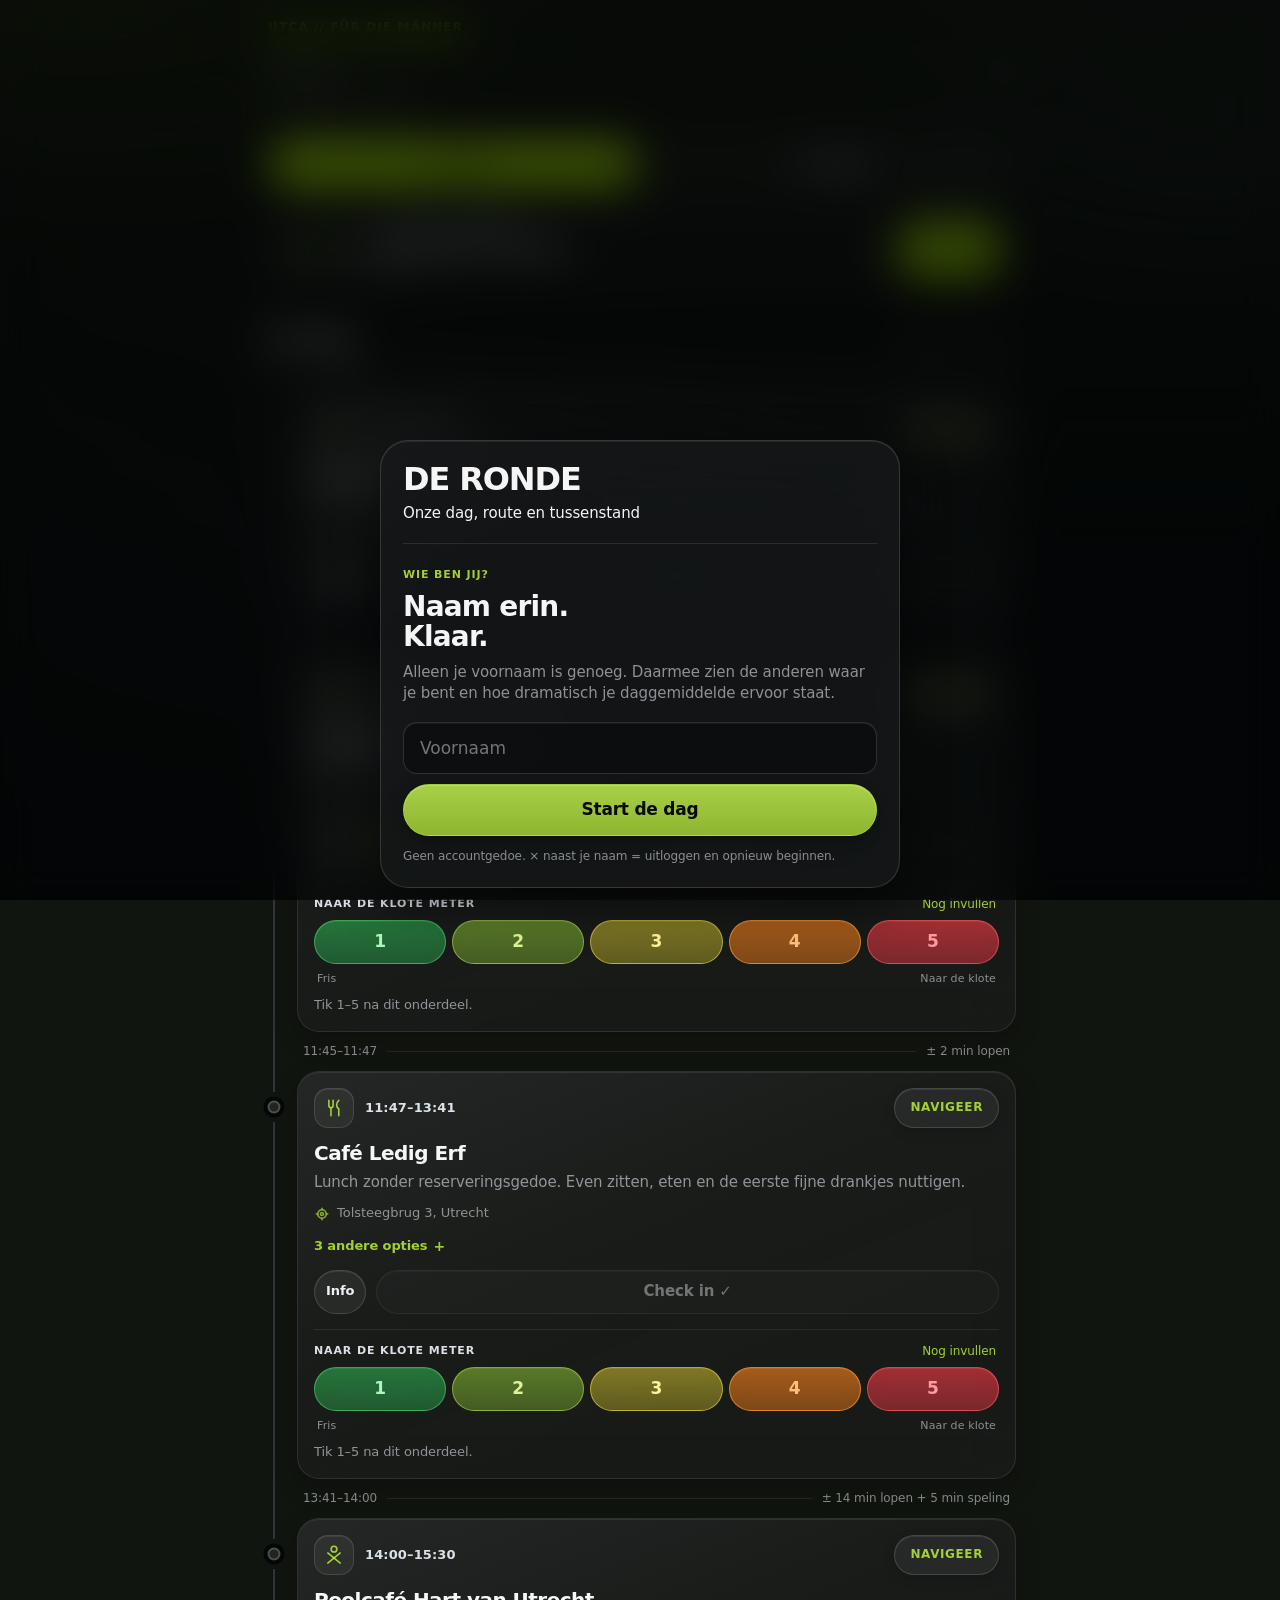
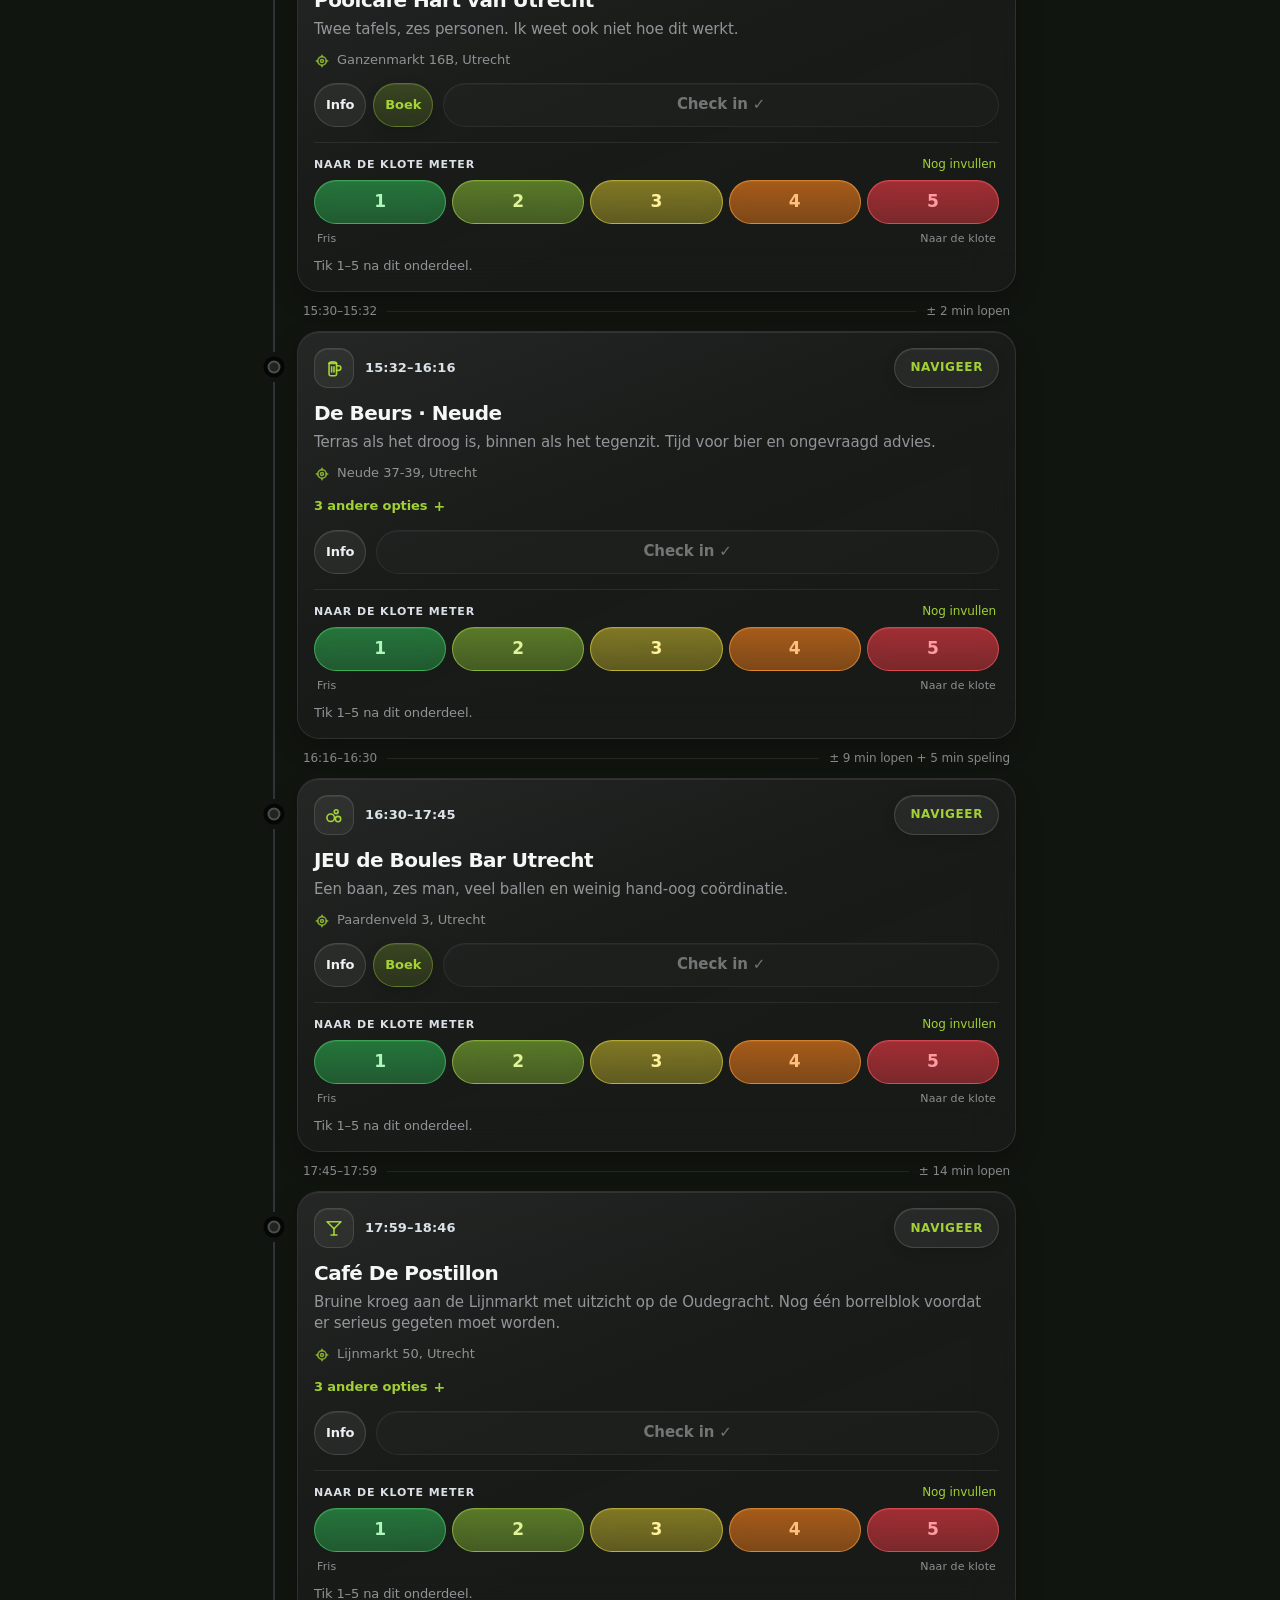
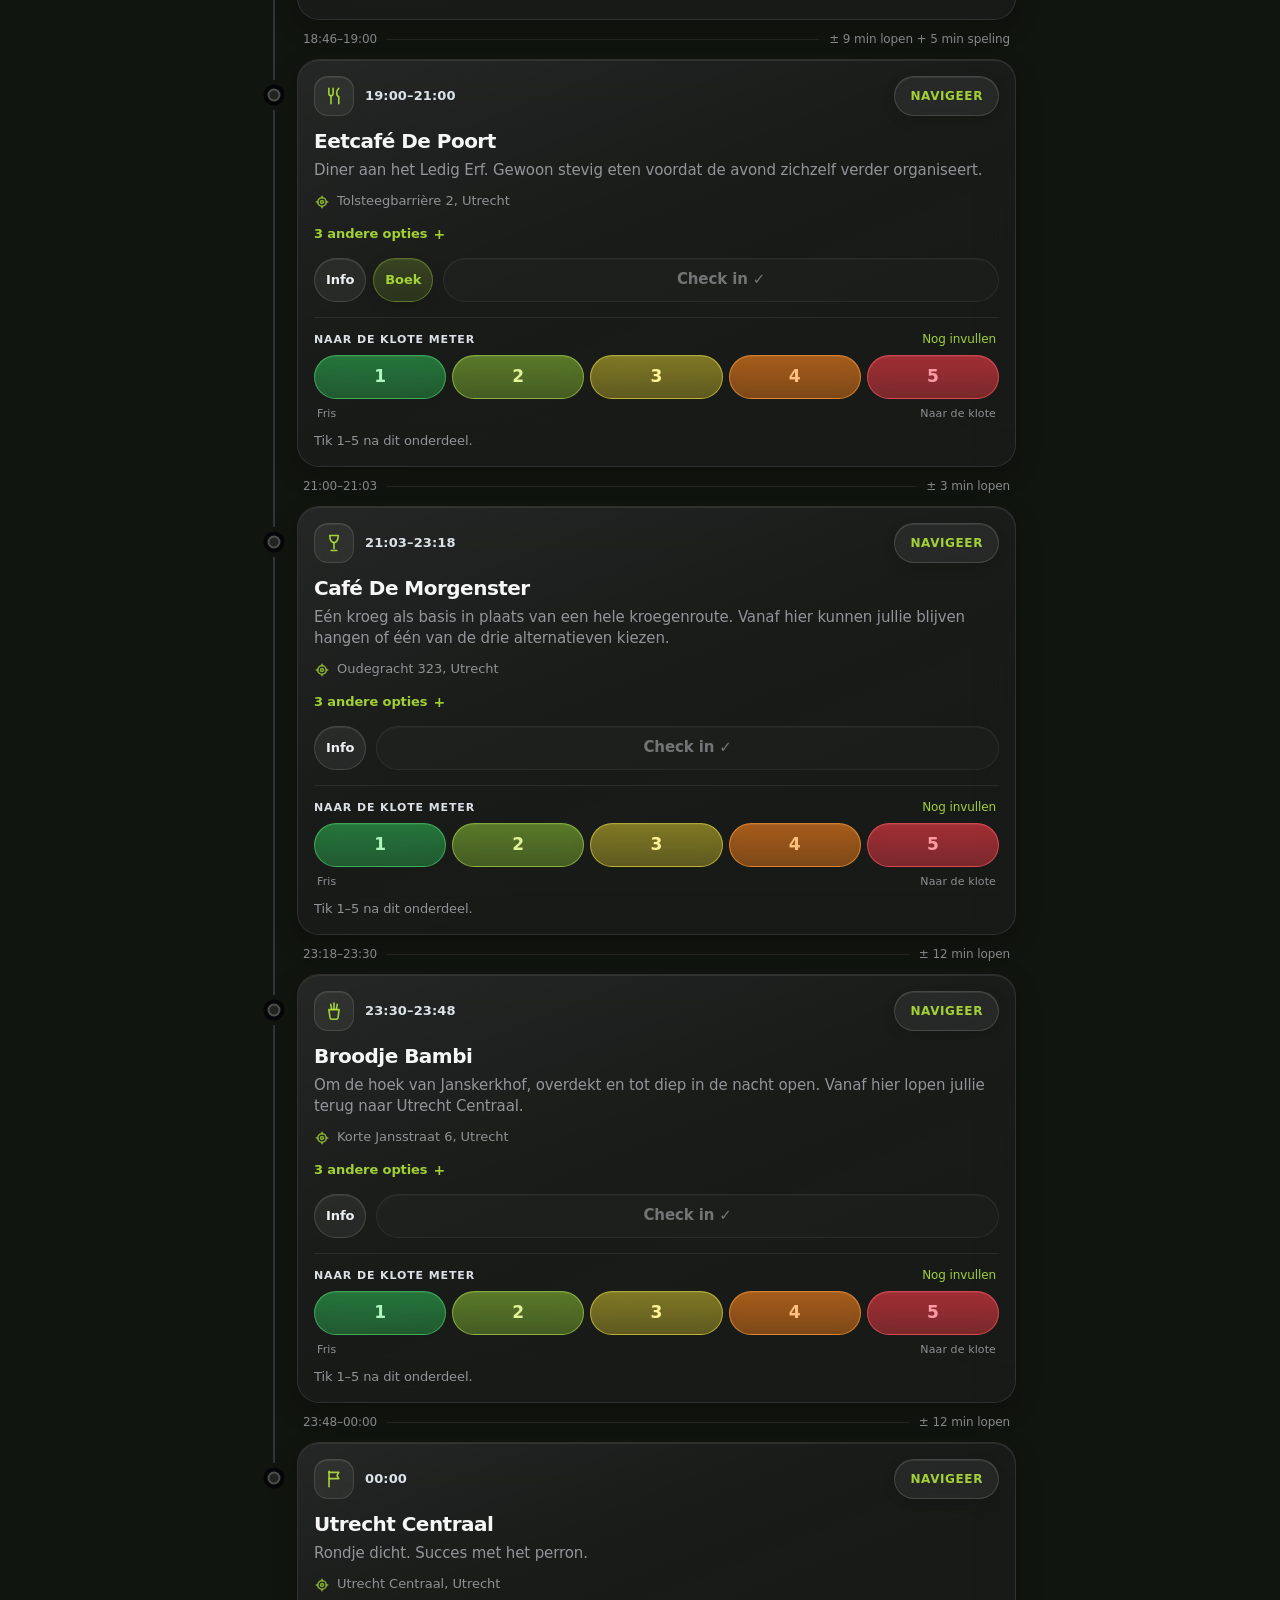
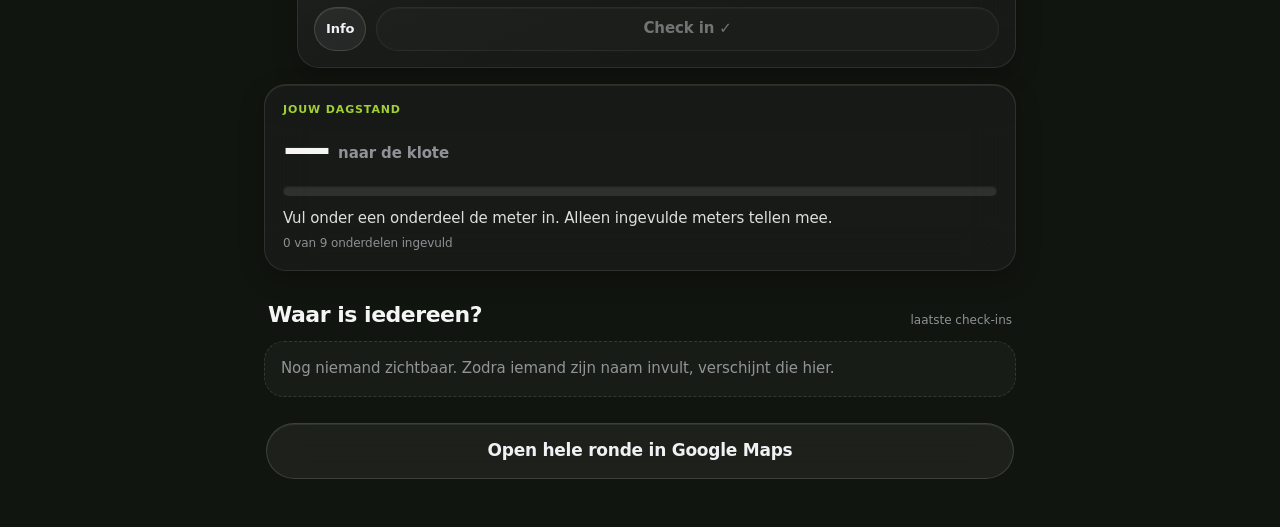
==== commit a7209208: "Add files via upload V8043" ====
--- a/index.html
+++ b/index.html
@@ -3,1012 +3,232 @@
 <head>
 <meta charset="utf-8" />
 <meta name="viewport" content="width=device-width,initial-scale=1,viewport-fit=cover" />
-<meta name="theme-color" content="#050607" />
+<meta name="theme-color" content="#11150f" />
+<meta name="robots" content="noindex,nofollow,noarchive" />
+<meta name="application-name" content="UTCA" />
+<meta name="mobile-web-app-capable" content="yes" />
+<meta name="apple-mobile-web-app-capable" content="yes" />
+<meta name="apple-mobile-web-app-status-bar-style" content="black-translucent" />
+<meta name="apple-mobile-web-app-title" content="UTCA" />
+<link rel="manifest" href="/manifest.webmanifest?v=69" />
+<link rel="apple-touch-icon" sizes="180x180" href="/apple-touch-icon.png?v=69" />
+<link rel="icon" type="image/png" sizes="32x32" href="/favicon-32.png?v=69" />
 <title>UTCA // FÜR DIE MÄNNER — 26 september 2026</title>
-<style>
-:root{
-  --bg:#050607;
-  --text:rgba(255,255,255,.96);--muted:rgba(235,235,245,.58);--faint:rgba(235,235,245,.42);
-  --lime:#bdf53a;--limeSoft:rgba(189,245,58,.90);--blue:#7fd6ee;--green:#42d66b;--yellow:#e6e34a;--orange:#ffae3d;--red:#ff4d5e;
-  --hair:rgba(255,255,255,.10);
-  --hairStrong:rgba(255,255,255,.14);
-  --glass:rgba(28,30,30,.62);
-  --glassHi:rgba(255,255,255,.06);
-  --blur:saturate(120%) blur(24px);
-  --lift:0 8px 24px rgba(0,0,0,.28);
-  --edge:inset 0 1px 0 rgba(255,255,255,.08);
-  --prim:linear-gradient(180deg,rgba(203,250,86,.94),rgba(189,245,58,.88));
-  --primEdge:inset 0 1px 0 rgba(255,255,255,.28);
-  --ink:#080a08;
-  --r-input:14px;
-  --r-control:16px;
-  --r-tile:14px;
-  --r-card:22px;
-  --r-panel:20px;
-  --r-sheet:28px;
-  --r-pill:999px;
-  --r:22px;
-}
-*{box-sizing:border-box}
-html{scroll-behavior:smooth;-webkit-text-size-adjust:100%}
-body{margin:0;color:var(--text);font-family:-apple-system,BlinkMacSystemFont,"SF Pro Text","SF Pro Display","SF Pro",system-ui,"Segoe UI Variable Text","Helvetica Neue",sans-serif;font-size:17px;line-height:1.29;letter-spacing:-.006em;-webkit-font-smoothing:antialiased;text-rendering:optimizeLegibility;font-feature-settings:"ss01","cv01";
-  background-color:var(--bg);
-  background-image:
-    radial-gradient(58% 40% at 6% 0%,rgba(189,245,58,.045),transparent 66%),
-    radial-gradient(52% 34% at 98% 14%,rgba(140,190,215,.035),transparent 68%),
-    radial-gradient(70% 50% at 24% 60%,rgba(255,255,255,.022),transparent 72%),
-    linear-gradient(180deg,#0c0d0e,#050607 62%);
-  background-attachment:fixed;background-repeat:no-repeat}
-a{color:var(--lime);text-decoration:none}
-a:hover{color:#d3fa74}
-button,input{font:inherit}
-svg{display:block}
-.app{max-width:780px;margin:0 auto;padding:14px 14px 40px}
-
-.glass{background:var(--glass);-webkit-backdrop-filter:var(--blur);backdrop-filter:var(--blur);border:1px solid var(--hair);box-shadow:var(--lift),var(--edge)}
-
-.topline{display:flex;align-items:center;justify-content:space-between;gap:10px;min-height:44px}
-.brand{font-weight:600;letter-spacing:.1em;font-size:12px;color:var(--lime)}
-.userchip{display:none;align-items:center;gap:8px;border:1px solid var(--hair);background:rgba(28,30,30,.5);-webkit-backdrop-filter:var(--blur);backdrop-filter:var(--blur);box-shadow:var(--edge);border-radius:999px;padding:6px 6px 6px 13px;font-size:15px;font-weight:600;letter-spacing:-.008em}
-.userchip.show{display:flex}
-.top-user-dot{
-  width:8px;
-  height:8px;
-  flex:none;
-  border-radius:50%;
-  background:rgba(255,255,255,.92);
-}
-.userchip button{width:26px;height:26px;border:0;border-radius:50%;background:rgba(255,255,255,.12);color:#d5dde4;cursor:pointer;line-height:1}
-.userchip button:active{transform:scale(.93)}
-
-.roster-wrap{margin-top:16px}
-.roster-head{display:flex;align-items:center;justify-content:space-between;gap:10px;margin-bottom:9px;font-size:11px;font-weight:600;letter-spacing:.08em;text-transform:uppercase;color:var(--faint)}
-.roster{display:flex;flex-wrap:wrap;gap:7px}
-.roster-empty{font-size:13px;color:var(--faint)}
-.roster-chip{display:inline-flex;align-items:center;gap:7px;min-height:36px;padding:0 6px 0 13px;border:1px solid var(--hair);background:rgba(28,30,30,.5);-webkit-backdrop-filter:var(--blur);backdrop-filter:var(--blur);box-shadow:var(--edge);border-radius:999px;font-size:13px;font-weight:600;letter-spacing:-.002em;color:#dbe2e8}
-.roster-chip.me{border-color:rgba(189,245,58,.3);color:var(--lime);box-shadow:var(--edge)}
-.roster-chip button{width:24px;height:24px;border:0;border-radius:50%;background:rgba(255,255,255,.12);color:#b8c1c9;font-weight:700;line-height:1;cursor:pointer}
-.roster-chip button:hover{background:rgba(255,255,255,.2);color:#fff}
-.roster-chip button:active{transform:scale(.93)}
-.self-dot{
-  display:inline-block;
-  width:10px;
-  height:10px;
-  margin-left:8px;
-  border-radius:50%;
-  background:var(--limeText,var(--lime));
-  vertical-align:middle;
-  box-shadow:0 0 0 2px rgba(255,255,255,.04);
-}
-
-.hero{padding:26px 4px 14px}
-.kicker{font-size:12px;font-weight:600;letter-spacing:.1em;text-transform:uppercase;color:var(--lime)}
-h1{font-family:-apple-system,BlinkMacSystemFont,"SF Pro Display","SF Pro",system-ui,sans-serif;font-size:clamp(40px,9vw,64px);line-height:1.02;letter-spacing:-.035em;font-weight:700;margin:14px 0 18px;max-width:720px;text-wrap:balance}
-.hero-copy{max-width:700px}
-.hero-copy p{margin:0 0 18px;color:var(--muted);font-size:17px;line-height:1.47;letter-spacing:-.006em;text-wrap:pretty}
-.hero-copy p:last-child{margin-bottom:0;color:#e2e8ed;font-weight:600;letter-spacing:-.01em}
-.meta{display:flex;flex-wrap:wrap;gap:8px;margin-top:18px}
-.chip{border:1px solid var(--hair);background:rgba(28,30,30,.5);-webkit-backdrop-filter:var(--blur);backdrop-filter:var(--blur);box-shadow:var(--edge);border-radius:999px;padding:9px 14px;font-size:13px;letter-spacing:-.002em;color:var(--muted)}
-.chip strong{color:#fff;font-weight:600}
-.live{display:inline-flex;align-items:center;gap:7px;font-size:11px;font-weight:600;color:var(--faint);text-transform:uppercase;letter-spacing:.06em}
-.dot{width:7px;height:7px;border-radius:50%;background:rgba(235,235,245,.3)}
-.live.ok .dot{background:var(--green)}
-
-.switcher{position:relative;z-index:1;display:grid;grid-template-columns:1fr 1fr;gap:4px;margin:18px 0 12px;padding:4px;border:1px solid var(--hair);background:rgba(255,255,255,.04);-webkit-backdrop-filter:var(--blur);backdrop-filter:var(--blur);box-shadow:var(--edge);border-radius:var(--r-pill)}
-.switcher button{display:flex;align-items:center;justify-content:center;gap:8px;border:0;background:transparent;color:#98a4af;border-radius:var(--r-pill);padding:13px 8px;font-weight:600;font-size:17px;letter-spacing:-.014em;cursor:pointer;transition:.28s cubic-bezier(.34,1.3,.5,1)}
-.switcher button svg{width:21px;height:21px;opacity:.92;stroke-width:1.83}
-.switcher button{min-height:44px}
-.switcher button.active{color:var(--ink);background:var(--prim);box-shadow:var(--primEdge)}
-.switcher button[data-mode="rain"].active{color:#06181f;background:linear-gradient(180deg,rgba(163,222,240,.94),rgba(127,214,238,.88));box-shadow:var(--primEdge)}
-.switcher button.active svg{opacity:1}
-
-.journeybar{position:sticky;top:8px;z-index:35;display:grid;grid-template-columns:minmax(0,1fr) auto;align-items:center;gap:12px;margin:0 0 14px;padding:13px 13px 13px 15px;border:1px solid var(--hairStrong);background:rgba(20,22,23,.68);-webkit-backdrop-filter:saturate(120%) blur(30px);backdrop-filter:saturate(120%) blur(30px);border-radius:var(--r-sheet);box-shadow:0 10px 30px rgba(0,0,0,.36),var(--edge)}
-.journeycopy{min-width:0}
-.journey-now{font-size:11px;letter-spacing:.08em;text-transform:uppercase;color:var(--muted);white-space:nowrap;overflow:hidden;text-overflow:ellipsis}
-.journey-now strong{color:var(--text);font-weight:600}
-.journey-next{margin-top:5px;font-size:17px;line-height:1.27;letter-spacing:-.014em;color:var(--text);white-space:nowrap;overflow:hidden;text-overflow:ellipsis}
-.journey-next span{font-size:11px;letter-spacing:.08em;text-transform:uppercase;color:var(--lime);font-weight:600}
-.journey-next strong{font-weight:600}
-.journey-meta{margin-top:4px;font-size:12px;color:var(--muted);font-variant-numeric:tabular-nums;white-space:nowrap;overflow:hidden;text-overflow:ellipsis}
-.journey-nav{display:flex;align-items:center;justify-content:center;min-width:104px;min-height:56px;padding:0 15px;background:var(--prim);color:var(--ink);border:1px solid rgba(255,255,255,.2);border-radius:var(--r-pill);font-size:12px;font-weight:600;letter-spacing:.06em;text-transform:uppercase;box-shadow:var(--primEdge),0 4px 14px rgba(0,0,0,.28)}
-.journey-nav:hover{color:var(--ink)}
-.journey-nav:active{transform:translateY(1px)}
-.journey-nav.disabled{pointer-events:none;background:rgba(255,255,255,.06);border-color:var(--hair);color:var(--faint);box-shadow:var(--edge)}
-
-.dashboard{display:grid;grid-template-columns:1.2fr .8fr;gap:10px}
-.dash{border-radius:var(--r-panel);padding:15px;background:rgba(28,30,30,.55);-webkit-backdrop-filter:var(--blur);backdrop-filter:var(--blur);border:1px solid var(--hair);box-shadow:var(--lift),var(--edge)}
-.dash .big{font-size:28px;font-weight:700;letter-spacing:-.026em;line-height:1.2;font-variant-numeric:tabular-nums}
-.dash .small{font-size:11px;text-transform:uppercase;letter-spacing:.07em;color:var(--muted);margin-top:6px}
-
-.section-title{display:flex;justify-content:space-between;align-items:end;gap:12px;margin:30px 4px 12px}
-.section-title h2{margin:0;font-size:22px;font-weight:700;letter-spacing:-.022em;line-height:1.27}
-.section-title span{font-size:12px;color:var(--muted);letter-spacing:0}
-
-.timeline{display:flex;flex-direction:column;gap:10px}
-.tl-row{display:grid;grid-template-columns:20px minmax(0,1fr);gap:13px;align-items:stretch}
-.tl-rail{position:relative}
-.tl-rail::before,.tl-rail::after{content:"";position:absolute;left:50%;width:2px;transform:translateX(-50%);background:#31353a;border-radius:var(--r-pill)}
-.tl-row.stop .tl-rail::before{top:-12px;height:33px}
-.tl-row.stop .tl-rail::after{top:51px;bottom:-12px}
-.tl-row.walkrow .tl-rail::before{top:-12px;bottom:-12px;height:auto}
-.tl-row.walkrow .tl-rail::after{content:none}
-.tl-row:first-child .tl-rail::before{content:none}
-.tl-row:last-child .tl-rail::after{content:none}
-.tl-row.done .tl-rail::before,.tl-row.done .tl-rail::after,.tl-row.current .tl-rail::before{background:var(--lime)}
-.tl-node{position:absolute;z-index:1;left:50%;top:36px;transform:translate(-50%,-50%);width:13px;height:13px;border-radius:50%;display:grid;place-items:center;background:rgba(255,255,255,.07);border:2px solid rgba(255,255,255,.2);box-shadow:0 0 0 4px #050607;transition:.25s cubic-bezier(.34,1.3,.5,1)}
-.tl-node svg{width:11px;height:11px;color:var(--ink);display:none;stroke-width:3.5}
-.tl-row.done .tl-node{width:19px;height:19px;background:var(--prim);border-color:rgba(189,245,58,.5);box-shadow:0 0 0 4px #050607,var(--primEdge)}
-.tl-row.done .tl-node svg{display:block}
-.tl-row.current .tl-node{width:21px;height:21px;background:rgba(189,245,58,.12);border-color:var(--lime);box-shadow:0 0 0 4px #050607,0 0 10px rgba(189,245,58,.22)}
-.tl-row.current .tl-node::after{content:"";width:8px;height:8px;border-radius:50%;background:var(--lime)}
-.tl-progress{display:flex;align-items:center;gap:10px;margin:0 2px 12px;font-size:13px;color:var(--faint);font-variant-numeric:tabular-nums}
-.tl-progress-track{flex:1;height:5px;border-radius:var(--r-pill);background:rgba(255,255,255,.12);overflow:hidden;box-shadow:inset 0 1px 2px rgba(0,0,0,.3)}
-.tl-progress-track i{display:block;height:100%;width:0;border-radius:inherit;background:var(--lime);transition:.32s cubic-bezier(.34,1.1,.5,1)}
-.tl-progress strong{color:#dbe2e8;font-weight:600}
-.walk{display:flex;align-items:center;gap:10px;color:var(--faint);font-size:12px;padding:2px 6px;font-variant-numeric:tabular-nums}
-.walk .rule{height:1px;background:rgba(255,255,255,.08);flex:1}
-
-.card{position:relative;border-radius:var(--r-card);padding:16px;overflow:hidden;background:var(--glass);-webkit-backdrop-filter:var(--blur);backdrop-filter:var(--blur);border:1px solid var(--hair);box-shadow:var(--lift),var(--edge)}
-.card::before{content:"";position:absolute;inset:0;border-radius:inherit;pointer-events:none;background:linear-gradient(158deg,rgba(255,255,255,.06),rgba(255,255,255,.012) 40%,transparent 72%)}
-.card>*{position:relative}
-.card.current{border-color:rgba(189,245,58,.34);box-shadow:0 10px 30px rgba(0,0,0,.34),var(--edge)}
-.card .top{display:flex;align-items:center;justify-content:space-between;gap:12px}
-.topleft{display:flex;align-items:center;gap:11px;min-width:0}
-.stopicon{flex:none;width:40px;height:40px;border-radius:var(--r-tile);display:grid;place-items:center;color:var(--lime);background:rgba(255,255,255,.06);border:1px solid rgba(255,255,255,.12);box-shadow:var(--edge)}
-.stopicon svg{width:22px;height:22px;stroke-width:1.75}
-.card.current .stopicon{background:var(--prim);color:var(--ink);border-color:rgba(189,245,58,.42);box-shadow:var(--primEdge)}
-.time{font-size:13px;font-weight:600;color:var(--lime);letter-spacing:.01em;font-variant-numeric:tabular-nums}
-.navbtn{display:inline-flex;align-items:center;justify-content:center;min-height:40px;padding:0 15px;background:var(--prim);color:var(--ink);border:1px solid rgba(255,255,255,.2);border-radius:var(--r-pill);font-size:12px;font-weight:600;letter-spacing:.05em;text-transform:uppercase;white-space:nowrap;box-shadow:var(--primEdge),0 4px 14px rgba(0,0,0,.28)}
-.navbtn:hover{color:var(--ink)}
-.navbtn:active{transform:translateY(1px)}
-.name{font-size:20px;font-weight:600;letter-spacing:-.026em;line-height:1.25;margin:13px 0 6px}
-.desc{font-size:15px;line-height:1.4;letter-spacing:-.008em;color:var(--muted);margin:0;text-wrap:pretty}
-.location{display:flex;align-items:center;gap:7px;margin-top:12px;font-size:13px;letter-spacing:-.002em;color:var(--faint)}
-.location svg{width:16px;height:16px;flex:none;color:var(--lime);opacity:.85;stroke-width:2.4}
-.row{display:flex;align-items:center;justify-content:space-between;gap:10px;margin-top:14px}
-.circles{display:flex;gap:7px}
-.round{width:44px;height:44px;flex:none;border-radius:50%;border:1px solid var(--hairStrong);background:rgba(255,255,255,.06);box-shadow:var(--edge);display:grid;place-items:center;font-weight:600;font-size:15px;color:#eef2f5}
-.round:hover{color:#fff;background:rgba(255,255,255,.14)}
-.round.r{background:var(--prim);border-color:rgba(189,245,58,.42);color:var(--ink);box-shadow:var(--primEdge)}
-.round.r:hover{color:var(--ink)}
-.here{flex:1;min-height:44px;border-radius:var(--r-pill);border:1px solid var(--hairStrong);background:rgba(255,255,255,.06);box-shadow:var(--edge);color:#eef2f5;font-weight:600;font-size:15px;letter-spacing:-.008em;cursor:pointer;transition:.2s}
-.here.active{background:var(--prim);color:var(--ink);border-color:rgba(189,245,58,.42);box-shadow:var(--primEdge)}
-.here:disabled{opacity:.42;cursor:not-allowed}
-
-.stop-meter{margin-top:15px;padding-top:14px;border-top:1px solid rgba(255,255,255,.08)}
-.stop-meter-head{display:grid;grid-template-columns:1fr auto;align-items:center;gap:10px;margin-bottom:8px}
-.stop-meter-title{font-size:11px;font-weight:600;letter-spacing:.08em;text-transform:uppercase;color:#dae0e6}
-.stop-meter-state{
-  font-size:12px;
-  color:var(--limeText, var(--lime));
-  font-weight:400;
-  font-variant-numeric:tabular-nums;
-  text-align:right;
-  justify-self:end;
-  padding-right:3px;
-}
-.stop-meter-buttons{display:grid;grid-template-columns:repeat(5,1fr);gap:6px;margin-top:0}
-
-/* Meter: one neutral glass control family.
-   The scale lives mainly in the numeral color; strong color appears only when selected. */
-.stop-meter-buttons button{
-  position:relative;
-  height:44px;
-  border:1px solid rgba(255,255,255,.12);
-  border-radius:var(--r-pill);
-  background:rgba(255,255,255,.055);
-  font-weight:600;
-  font-size:17px;
-  cursor:pointer;
-  box-shadow:inset 0 1px 0 rgba(255,255,255,.07);
-  transition:.16s cubic-bezier(.34,1.3,.5,1);
-  -webkit-backdrop-filter:saturate(120%) blur(12px);
-  backdrop-filter:saturate(120%) blur(12px);
-}
-.stop-meter-buttons button:nth-child(1){
-  background:linear-gradient(180deg,rgba(47,199,88,.52),rgba(47,199,88,.36));
-  border-color:rgba(83,221,116,.56);
-  color:#aef6be;
-}
-.stop-meter-buttons button:nth-child(2){
-  background:linear-gradient(180deg,rgba(154,216,54,.50),rgba(154,216,54,.34));
-  border-color:rgba(183,231,82,.55);
-  color:#dff398;
-}
-.stop-meter-buttons button:nth-child(3){
-  background:linear-gradient(180deg,rgba(231,213,47,.50),rgba(231,213,47,.34));
-  border-color:rgba(242,226,72,.56);
-  color:#fff29a;
-}
-.stop-meter-buttons button:nth-child(4){
-  background:linear-gradient(180deg,rgba(255,132,26,.62),rgba(255,132,26,.44));
-  border-color:rgba(255,157,58,.66);
-  color:#ffc07d;
-}
-.stop-meter-buttons button:nth-child(5){
-  background:linear-gradient(180deg,rgba(239,58,67,.64),rgba(239,58,67,.46));
-  border-color:rgba(250,88,96,.68);
-  color:#ff9ba3;
-}
-
-.stop-meter-buttons button.active{
-  border-color:rgba(255,255,255,.24);
-  box-shadow:inset 0 1px 0 rgba(255,255,255,.24),0 4px 14px rgba(0,0,0,.24);
-  transform:translateY(-1px);
-}
-.stop-meter-buttons button.active::after{
-  content:"";
-  position:absolute;
-  left:50%;
-  bottom:5px;
-  transform:translateX(-50%);
-  width:12px;
-  height:2px;
-  border-radius:2px;
-  background:currentColor;
-  opacity:.42;
-}
-
-.stop-meter-buttons button:nth-child(1).active{
-  background:linear-gradient(180deg,#63e586,#3fc864);
-  border-color:rgba(119,232,151,.38);
-  color:#071008;
-}
-.stop-meter-buttons button:nth-child(2).active{
-  background:linear-gradient(180deg,#b8eb61,#8fcf3e);
-  border-color:rgba(191,235,109,.38);
-  color:#0b1006;
-}
-.stop-meter-buttons button:nth-child(3).active{
-  background:linear-gradient(180deg,#ffe966,#ddc83e);
-  border-color:rgba(235,239,111,.40);
-  color:#111206;
-}
-.stop-meter-buttons button:nth-child(4).active{
-  background:linear-gradient(180deg,#ff9d38,#e8741f);
-  border-color:rgba(241,183,102,.38);
-  color:#140d06;
-}
-.stop-meter-buttons button:nth-child(5).active{
-  background:linear-gradient(180deg,#ff5f69,#d83f4d);
-  border-color:rgba(229,117,132,.36);
-  color:#fff;
-}
-.stop-meter-copy{margin-top:10px;font-size:13px;line-height:1.4;color:var(--muted)}
-.stop-meter-copy strong{color:#fff;font-weight:600}
-
-.dayresult{margin-top:16px;border-radius:var(--r-card);padding:18px;background:var(--glass);-webkit-backdrop-filter:var(--blur);backdrop-filter:var(--blur);border:1px solid var(--hair);box-shadow:var(--lift),var(--edge)}
-.result-kicker{font-size:11px;font-weight:600;letter-spacing:.08em;text-transform:uppercase;color:var(--lime)}
-.result-main{display:flex;align-items:flex-end;gap:9px;margin-top:8px}
-.result-main strong{font-family:-apple-system,BlinkMacSystemFont,"SF Pro Display","SF Pro",system-ui,sans-serif;font-size:48px;line-height:.94;letter-spacing:-.04em;font-weight:700;font-variant-numeric:tabular-nums}
-.result-main span{font-size:15px;font-weight:600;letter-spacing:-.008em;color:var(--muted);padding-bottom:7px}
-.result-bar{height:10px;background:rgba(255,255,255,.10);border-radius:999px;overflow:hidden;margin-top:16px;box-shadow:inset 0 1px 2px rgba(0,0,0,.35)}
-.result-bar i{display:block;width:0;height:100%;background:var(--green);border-radius:inherit;transition:.3s cubic-bezier(.34,1.1,.5,1);box-shadow:var(--edge)}
-.result-copy{margin-top:12px;font-size:15px;line-height:1.4;letter-spacing:-.008em;color:rgba(255,255,255,.86)}
-.result-copy strong{color:#fff;font-weight:600}
-.result-meta{margin-top:7px;font-size:12px;color:var(--faint);font-variant-numeric:tabular-nums}
-
-.group{display:flex;flex-direction:column;gap:9px}
-.person{display:grid;grid-template-columns:1fr auto;gap:10px;align-items:center;border-radius:var(--r-panel);padding:13px 14px;background:rgba(28,30,30,.55);-webkit-backdrop-filter:var(--blur);backdrop-filter:var(--blur);border:1px solid var(--hair);box-shadow:var(--edge)}
-.person strong{font-size:15px;font-weight:600;letter-spacing:-.008em}
-.person small{display:block;color:var(--muted);margin-top:4px;font-size:13px}
-.score{min-width:58px;height:34px;padding:0 11px;border-radius:999px;display:grid;place-items:center;font-weight:600;color:var(--ink);font-size:14px;font-variant-numeric:tabular-nums;box-shadow:var(--edge)}
-.empty{border:1px dashed rgba(255,255,255,.12);border-radius:var(--r-panel);padding:16px;color:var(--muted);font-size:15px;line-height:1.45;background:rgba(255,255,255,.03)}
-.empty strong{color:#cdd5db}
-
-.route-only{margin-top:26px;padding:0 2px 8px}
-.routebtn{
-  display:flex;
-  align-items:center;
-  justify-content:center;
-  min-height:56px;
-  border-radius:var(--r-pill);
-  background:var(--glassControl);
-  color:#eef2f5;
-  border:1px solid var(--hairStrong);
-  font-size:17px;
-  font-weight:600;
-  letter-spacing:-.014em;
-  -webkit-backdrop-filter:saturate(120%) blur(18px);
-  backdrop-filter:saturate(120%) blur(18px);
-  box-shadow:var(--edge);
-}
-.routebtn:hover{
-  color:#fff;
-  background:var(--glassControlHover);
-}
-.routebtn:active{
-  transform:translateY(1px);
-  background:rgba(255,255,255,.12);
-}
-
-footer{margin:26px 4px 0;color:var(--faint);font-size:12px;line-height:1.5}
-
-.overlay{position:fixed;inset:0;z-index:80;background:rgba(4,5,6,.62);-webkit-backdrop-filter:blur(22px) saturate(150%);backdrop-filter:blur(22px) saturate(150%);display:none;align-items:flex-end;justify-content:center;padding:12px}
-.overlay.show{display:flex}
-.login{width:min(100%,520px);border-radius:var(--r-sheet);padding:22px;background:rgba(24,26,27,.78);-webkit-backdrop-filter:saturate(120%) blur(30px);backdrop-filter:saturate(120%) blur(30px);border:1px solid var(--hairStrong);box-shadow:0 16px 44px rgba(0,0,0,.5),var(--edge)}
-.login .minihead{font-size:11px;font-weight:600;letter-spacing:.08em;color:var(--lime);text-transform:uppercase}
-.login h2{font-family:-apple-system,BlinkMacSystemFont,"SF Pro Display","SF Pro",system-ui,sans-serif;font-size:28px;line-height:1.07;letter-spacing:-.028em;font-weight:700;margin:10px 0 10px}
-.login p{color:var(--muted);font-size:15px;line-height:1.4;letter-spacing:-.008em;margin:0 0 18px}
-.login input{width:100%;height:52px;border-radius:var(--r-input);border:1px solid var(--hairStrong);background:rgba(0,0,0,.32);color:#fff;padding:0 16px;outline:none;box-shadow:inset 0 1px 0 rgba(255,255,255,.05)}
-.login input:focus{border-color:rgba(189,245,58,.5);box-shadow:0 0 0 3px rgba(189,245,58,.10)}
-.login button{width:100%;height:52px;margin-top:10px;border:1px solid rgba(255,255,255,.2);border-radius:var(--r-pill);background:var(--prim);color:var(--ink);font-size:17px;font-weight:600;letter-spacing:-.014em;cursor:pointer;box-shadow:var(--primEdge),0 6px 18px rgba(0,0,0,.3)}
-.login .privacy{margin-top:12px;font-size:12px;line-height:1.4;color:var(--faint)}
-
-.toast{position:fixed;left:50%;transform:translateX(-50%);bottom:22px;z-index:90;background:rgba(30,32,33,.86);-webkit-backdrop-filter:saturate(120%) blur(24px);backdrop-filter:saturate(120%) blur(24px);border:1px solid var(--hairStrong);color:#fff;font-size:13px;font-weight:600;padding:12px 17px;border-radius:999px;opacity:0;pointer-events:none;transition:.24s;box-shadow:0 10px 30px rgba(0,0,0,.4),var(--edge)}
-.toast.show{opacity:1}
-
-.alternatives{margin-top:12px}
-.alternatives summary{
-  list-style:none;
-  cursor:pointer;
-  display:inline-flex;
-  align-items:center;
-  gap:6px;
-  background:transparent;
-  color:rgba(189,245,58,.82);
-  border:0;
-  padding:0;
-  font-size:13px;
-  font-weight:600;
-  line-height:1.25;
-}
-.alternatives summary::-webkit-details-marker{display:none}
-.alternatives summary span{color:inherit;font-size:14px;line-height:1;transform-origin:center;transition:.16s}
-.alternatives[open] summary{color:rgba(189,245,58,.94)}
-.alternatives[open] summary span{transform:rotate(45deg)}
-.alt-list{display:flex;flex-direction:column;gap:6px;margin-top:10px}
-.alt-row{display:grid;grid-template-columns:minmax(0,1fr) auto;gap:10px;align-items:center;padding:10px 0;border-top:1px solid rgba(255,255,255,.08)}
-.alt-row:first-child{border-top:0}
-.alt-select{appearance:none;-webkit-appearance:none;width:100%;padding:0;border:0;background:transparent;color:inherit;text-align:left;cursor:pointer}
-.alt-select:active .alt-name{color:var(--lime)}
-.alt-select:disabled{cursor:not-allowed;opacity:.42}
-.alt-select:disabled .alt-name{color:#98a2aa}
-.alt-name{font-size:15px;font-weight:600;letter-spacing:-.008em;color:#eef2f4}
-.alt-walk{font-size:12px;font-weight:400;color:var(--faint);margin-left:5px;white-space:nowrap}
-.alt-note{font-size:13px;color:var(--faint);margin-top:3px;line-height:1.35}
-.alt-actions{display:flex;gap:5px}
-.mini-round{width:34px;height:34px;border-radius:50%;border:1px solid var(--hairStrong);background:rgba(255,255,255,.06);box-shadow:var(--edge);display:grid;place-items:center;font-weight:600;font-size:13px;color:#f1f4f6}
-.mini-round.r{background:var(--prim);border-color:rgba(189,245,58,.42);color:var(--ink)}
-.mini-round.r:hover{color:var(--ink)}
-.legend{font-size:12px;color:var(--faint);margin:8px 2px 0}
-
-.boot-error{display:none;margin:12px 0;padding:14px 15px;border:1px solid rgba(255,120,130,.35);background:rgba(255,77,94,.10);-webkit-backdrop-filter:var(--blur);backdrop-filter:var(--blur);border-radius:var(--r-control);color:#ffc3c9;font-size:13px;line-height:1.45}
-.boot-error.show{display:block}
-.boot-error strong{color:#fff}
-
-
-/* Apple-style accent hierarchy: visual-only overrides. No functionality changed. */
-:root{
-  --limeLine:rgba(189,245,58,.30);
-  --limeGlow:rgba(189,245,58,.16);
-  --limeTint:rgba(189,245,58,.10);
-  --limeTintStrong:rgba(189,245,58,.18);
-  --glassControl:rgba(255,255,255,.055);
-  --glassControlHover:rgba(255,255,255,.09);
-  --primSoft:linear-gradient(180deg,rgba(189,245,58,.18),rgba(189,245,58,.11));
-  --primStroke:rgba(189,245,58,.34);
-}
-
-/* Keep only the sticky journey navigation as the clear primary action. */
-.journey-nav{
-  background:var(--prim);
-  color:var(--ink);
-}
-
-/* Per-stop navigation is neutral glass.
-   Same control language as the other secondary actions, while the sticky CTA owns the lime. */
-.navbtn{
-  background:rgba(255,255,255,.055);
-  color:rgba(189,245,58,.82);
-  border-color:rgba(255,255,255,.14);
-  -webkit-backdrop-filter:saturate(120%) blur(18px);
-  backdrop-filter:saturate(120%) blur(18px);
-  box-shadow:inset 0 1px 0 rgba(255,255,255,.08),0 4px 12px rgba(0,0,0,.16);
-}
-.navbtn:hover{
-  color:rgba(189,245,58,.94);
-  background:rgba(255,255,255,.09);
-}
-.navbtn:active{
-  background:rgba(255,255,255,.12);
-  transform:translateY(1px);
-}
-
-/* Softer progress states: current is strongest, completed is more restrained. */
-.tl-row.done .tl-rail::before,
-.tl-row.done .tl-rail::after{
-  background:rgba(189,245,58,.42);
-}
-.tl-row.current .tl-rail::before{
-  background:rgba(189,245,58,.42);
-}
-.tl-row.done .tl-node{
-  width:19px;
-  height:19px;
-  background:var(--primSoft);
-  border-color:var(--limeLine);
-  box-shadow:0 0 0 4px #050607,inset 0 1px 0 rgba(255,255,255,.08);
-}
-.tl-row.done .tl-node svg{
-  display:block;
-  color:var(--lime);
-}
-.tl-row.current .tl-node{
-  width:21px;
-  height:21px;
-  background:rgba(189,245,58,.09);
-  border-color:var(--lime);
-  box-shadow:0 0 0 4px #050607,0 0 10px rgba(189,245,58,.18);
-}
-.tl-progress-track i{
-  background:linear-gradient(90deg,rgba(189,245,58,.78),rgba(189,245,58,.96));
-}
-
-/* Current card gets a subtle accent instead of several full-lime surfaces. */
-.card.current{
-  border-color:rgba(189,245,58,.26);
-  box-shadow:0 10px 30px rgba(0,0,0,.34),var(--edge),0 0 0 1px rgba(189,245,58,.08);
-}
-.stopicon{
-  color:var(--lime);
-  background:var(--glassControl);
-  border-color:rgba(255,255,255,.12);
-  box-shadow:var(--edge);
-}
-.card.current .stopicon{
-  background:var(--primSoft);
-  color:var(--lime);
-  border-color:var(--limeLine);
-  box-shadow:inset 0 1px 0 rgba(255,255,255,.10),0 4px 12px rgba(0,0,0,.18);
-}
-
-/* Only the current stop time uses the bright accent. */
-.time{
-  color:#dbe2e8;
-}
-.card.current .time{
-  color:var(--lime);
-}
-
-/* Reservation is secondary: tinted glass, not a second primary CTA. */
-.round.r{
-  background:var(--primSoft);
-  border-color:var(--limeLine);
-  color:var(--lime);
-  box-shadow:inset 0 1px 0 rgba(255,255,255,.08),0 4px 12px rgba(0,0,0,.18);
-}
-.round.r:hover{
-  color:var(--lime);
-  background:linear-gradient(180deg,rgba(189,245,58,.22),rgba(189,245,58,.14));
-}
-.mini-round.r{
-  background:var(--primSoft);
-  border-color:var(--limeLine);
-  color:var(--lime);
-  box-shadow:inset 0 1px 0 rgba(255,255,255,.08);
-}
-.mini-round.r:hover{
-  color:var(--lime);
-  background:linear-gradient(180deg,rgba(189,245,58,.22),rgba(189,245,58,.14));
-}
-
-/* “Ik ben hier” stays neutral until selected.
-   Selected uses the same bright accent language as other active/primary states. */
-.here{
-  background:var(--glassControl);
-}
-.here.active{
-  background:var(--prim);
-  color:var(--ink);
-  border-color:rgba(189,245,58,.42);
-  box-shadow:var(--primEdge),0 4px 14px rgba(0,0,0,.22);
-}
-
-/* Timeline continuity fix only: preserve the original spacing and node geometry.
-   The timeline uses a 10px row gap; each rail now extends 5px into that gap,
-   so adjacent lime/grey segments meet exactly instead of overlapping. */
-.tl-rail::before,
-.tl-rail::after{
-  border-radius:0;
-}
-.tl-row.stop .tl-rail::before{
-  top:-5px;
-  height:26px; /* same original end point (21px), only removes overlap above */
-}
-.tl-row.stop .tl-rail::after{
-  top:51px;   /* original node spacing preserved */
-  bottom:-5px;
-}
-.tl-row.walkrow .tl-rail::before{
-  top:-5px;
-  bottom:-5px;
-  height:auto;
-}
-
-/* Keep small location accents quieter than the CTA. */
-.location svg{
-  color:rgba(189,245,58,.82);
-  opacity:.78;
-}
-
-/* Slightly softer active control surfaces:
-   sticky NAVIGEER, selected Zon/Regen and selected 'Ik ben hier'. */
-.journey-nav,
-.switcher button.active,
-.here.active{
-  background:linear-gradient(180deg,rgba(199,244,83,.84),rgba(181,233,57,.76));
-  color:var(--ink);
-}
-
-.switcher button[data-mode="rain"].active{
-  background:linear-gradient(180deg,rgba(155,214,233,.84),rgba(119,199,222,.76));
-  color:#06181f;
-}
-
-.journey-nav,
-.here.active{
-  border-color:rgba(189,245,58,.34);
-  box-shadow:inset 0 1px 0 rgba(255,255,255,.20),0 4px 14px rgba(0,0,0,.24);
-}
-
-/* Unify lime text + icon accents with the softer lime used in the active controls.
-   Only accent text/icons are changed; backgrounds, meter colors and layout stay untouched. */
-:root{
-  --limeText:rgba(181,233,57,.88);
-  --limeTextHover:rgba(189,239,68,.96);
-}
-
-.brand,
-.kicker,
-.journey-next span,
-.result-kicker,
-.roster-chip.me,
-.card.current .time,
-.stopicon,
-.card.current .stopicon,
-.round.r,
-.mini-round.r,
-.navbtn,
-.alternatives summary,
-.location svg{
-  color:var(--limeText);
-}
-
-.navbtn:hover,
-.round.r:hover,
-.mini-round.r:hover,
-.alternatives[open] summary{
-  color:var(--limeTextHover);
-}
-
-a{
-  color:var(--limeText);
-}
-a:hover{
-  color:var(--limeTextHover);
-}
-
-
-/* Compact expandable app guide, positioned between the date and the participant roster. */
-.howto{
-  margin:6px 0 16px;
-}
-.howto summary{
-  list-style:none;
-  width:max-content;
-  cursor:pointer;
-  display:inline-block;
-  padding:4px 0;
-  color:var(--text);
-  font-size:13px;
-  font-weight:600;
-  line-height:1.25;
-  letter-spacing:.05em;
-}
-.howto summary::-webkit-details-marker{display:none}
-.howto summary::after{
-  content:"+";
-  display:inline-block;
-  margin-left:6px;
-  font:inherit;
-  letter-spacing:inherit;
-  vertical-align:baseline;
-}
-.howto[open] summary::after{content:"×"}
-.howto-content{
-  margin-top:10px;
-  max-width:700px;
-  padding:15px 16px 14px;
-  border:1px solid var(--hair);
-  border-radius:var(--r-card);
-  background:rgba(28,30,30,.50);
-  -webkit-backdrop-filter:var(--blur);
-  backdrop-filter:var(--blur);
-  box-shadow:var(--edge);
-}
-.howto-content p{
-  margin:0 0 11px;
-  color:var(--muted);
-  font-size:14px;
-  line-height:1.48;
-  letter-spacing:-.004em;
-}
-.howto-content p:last-child{margin-bottom:0;color:#eef2f5}
-.howto-content strong{color:#fff;font-weight:600}
-
-body.live-mode .howto{
-  margin-top:4px;
-  margin-bottom:16px;
-}
-
-@media(max-width:470px){
-  .howto-content{
-    padding:14px;
-  }
-}
-
-/* === UX TRY-OUT PASS === */
-
-/* Stronger secondary text for outdoor/mobile readability. */
-:root{
-  --faint:rgba(235,235,245,.56);
-}
-
-/* Once logged in, switch from intro page to compact day-companion mode. */
-body.live-mode .hero{
-  padding-top:8px;
-  padding-bottom:10px;
-}
-body.live-mode .hero h1,
-body.live-mode .hero-copy,
-body.live-mode .meta{
-  display:none;
-}
-body.live-mode .roster-wrap{
-  margin-top:6px;
-}
-body.live-mode .dashboard{
-  display:none;
-}
-
-/* Replace I/R memory codes with readable pill actions. */
-.round{
-  width:auto;
-  min-width:44px;
-  height:44px;
-  padding:0 11px;
-  border-radius:var(--r-pill);
-  font-size:13px;
-}
-.mini-round{
-  width:auto;
-  min-width:44px;
-  height:44px;
-  padding:0 11px;
-  border-radius:var(--r-pill);
-  font-size:12px;
-}
-
-/* Explain the meter without relying on color alone. */
-.meter-scale-labels{
-  display:flex;
-  justify-content:space-between;
-  gap:10px;
-  margin-top:8px;
-  padding:0 3px;
-  font-size:11px;
-  color:var(--faint);
-  letter-spacing:.01em;
-}
-
-/* Visible keyboard focus; no visual effect during normal tapping. */
-a:focus-visible,
-button:focus-visible,
-input:focus-visible,
-summary:focus-visible{
-  outline:2px solid var(--limeTextHover, var(--lime));
-  outline-offset:3px;
-}
-
-/* Keep toast clear of the iPhone home indicator. */
-.toast{
-  bottom:max(22px,calc(env(safe-area-inset-bottom) + 12px));
-}
-
-/* Old check-ins stay readable but no longer look fully current. */
-.person.stale{
-  opacity:.72;
-}
-
-@media(max-width:470px){
-  .app{padding-left:11px;padding-right:11px}
-  .dashboard{grid-template-columns:1fr 1fr}
-  .hero{padding-top:18px}
-  .name{font-size:19px;letter-spacing:-.024em}
-  .row{align-items:stretch}
-  .here{min-width:104px}
-  .tl-row{grid-template-columns:18px minmax(0,1fr);gap:10px}
-  .journeybar{top:max(8px,env(safe-area-inset-top));gap:10px;padding:12px}
-  .journey-next{font-size:14px}
-  .journey-nav{min-width:90px;min-height:54px;padding:0 12px}
-}
-/* Topline refinement: align the brand with the content inside the hero/roster. */
-.topline{
-  padding-left:4px;
-  padding-right:4px;
-  min-height:42px;
-}
-
-.brand{
-  line-height:1.22;
-  letter-spacing:.085em;
-}
-.brand-date{
-  display:block;
-  margin-top:3px;
-  font-size:1em;
-  letter-spacing:.085em;
-}
-
-body.live-mode .hero{
-  padding-top:6px;
-}
-
-@media(max-width:470px){
-  .brand{
-    font-size:clamp(9px,2.65vw,11px);
-    letter-spacing:.07em;
-  }
-  .howto summary{
-    font-size:13px;
-  }
-}
-
-
-/* Rain mode: swap the app-wide lime accent for the same blue family as the Regen control.
-   Semantic meter colors remain untouched. */
-body.rain-mode{
-  --lime:#7fd6ee;
-  --limeSoft:rgba(127,214,238,.90);
-  --prim:linear-gradient(180deg,rgba(155,214,233,.84),rgba(119,199,222,.76));
-  --limeLine:rgba(127,214,238,.30);
-  --limeGlow:rgba(127,214,238,.16);
-  --limeTint:rgba(127,214,238,.10);
-  --limeTintStrong:rgba(127,214,238,.18);
-  --primSoft:linear-gradient(180deg,rgba(127,214,238,.18),rgba(127,214,238,.11));
-  --primStroke:rgba(127,214,238,.34);
-  --limeText:rgba(127,214,238,.90);
-  --limeTextHover:rgba(155,222,240,.98);
-
-  background-image:
-    radial-gradient(58% 40% at 6% 0%,rgba(127,214,238,.045),transparent 66%),
-    radial-gradient(52% 34% at 98% 14%,rgba(140,190,215,.045),transparent 68%),
-    radial-gradient(70% 50% at 24% 60%,rgba(255,255,255,.022),transparent 72%),
-    linear-gradient(180deg,#0c0d0e,#050607 62%);
-}
-
-/* Accent borders / glows that previously used literal lime values. */
-body.rain-mode .roster-chip.me{
-  border-color:rgba(127,214,238,.30);
-}
-
-body.rain-mode .journey-nav,
-body.rain-mode .here.active{
-  background:linear-gradient(180deg,rgba(155,214,233,.84),rgba(119,199,222,.76));
-  border-color:rgba(127,214,238,.34);
-  color:#06181f;
-  box-shadow:inset 0 1px 0 rgba(255,255,255,.20),0 4px 14px rgba(0,0,0,.24);
-}
-
-body.rain-mode .tl-row.done .tl-rail::before,
-body.rain-mode .tl-row.done .tl-rail::after,
-body.rain-mode .tl-row.current .tl-rail::before{
-  background:rgba(127,214,238,.42);
-}
-
-body.rain-mode .tl-row.current .tl-node{
-  background:rgba(127,214,238,.09);
-  border-color:#7fd6ee;
-  box-shadow:0 0 0 4px #050607,0 0 10px rgba(127,214,238,.18);
-}
-
-body.rain-mode .tl-progress-track i{
-  background:linear-gradient(90deg,rgba(127,214,238,.78),rgba(155,222,240,.96));
-}
-
-body.rain-mode .card.current{
-  border-color:rgba(127,214,238,.26);
-  box-shadow:0 10px 30px rgba(0,0,0,.34),var(--edge),0 0 0 1px rgba(127,214,238,.08);
-}
-
-body.rain-mode .round.r:hover,
-body.rain-mode .mini-round.r:hover{
-  background:linear-gradient(180deg,rgba(127,214,238,.22),rgba(127,214,238,.14));
-}
-
-body.rain-mode .login input:focus{
-  border-color:rgba(127,214,238,.50);
-  box-shadow:0 0 0 3px rgba(127,214,238,.10);
-}
-
-@media(prefers-reduced-motion:reduce){*{transition:none!important}}
+<style>:root{--chrome:#11150f;--bg:#050607;--safeTop:env(safe-area-inset-top);--safeBottom:env(safe-area-inset-bottom);--text:rgba(255,255,255,.96);--muted:rgba(235,235,245,.58);--faint:rgba(235,235,245,.56);--lime:#bdf53a;--green:#42d66b;--hair:rgba(255,255,255,.10);--hairStrong:rgba(255,255,255,.14);--glass:rgba(28,30,30,.62);--blur:saturate(120%) blur(24px);--lift:0 8px 24px rgba(0,0,0,.28);--edge:inset 0 1px 0 rgba(255,255,255,.08);--prim:linear-gradient(180deg,rgba(203,250,86,.94),rgba(189,245,58,.88));--primEdge:inset 0 1px 0 rgba(255,255,255,.28);--ink:#080a08;--r-input:14px;--r-control:16px;--r-tile:14px;--r-card:22px;--r-panel:20px;--r-sheet:28px;--r-pill:999px;--limeLine:rgba(189,245,58,.30);--glassControl:rgba(255,255,255,.055);--glassControlHover:rgba(255,255,255,.09);--primSoft:linear-gradient(180deg,rgba(189,245,58,.18),rgba(189,245,58,.11));--limeText:rgba(181,233,57,.88);--limeTextHover:rgba(189,239,68,.96)} *{box-sizing:border-box} html{scroll-behavior:smooth;-webkit-text-size-adjust:100%;background:#11150f} body{margin:0;min-height:100dvh;color:var(--text);font-family:-apple-system,BlinkMacSystemFont,"SF Pro Text","SF Pro Display","SF Pro",system-ui,"Segoe UI Variable Text","Helvetica Neue",sans-serif;font-size:17px;line-height:1.29;letter-spacing:-.006em;-webkit-font-smoothing:antialiased;text-rendering:optimizeLegibility;font-feature-settings:"ss01","cv01";background-color:var(--chrome);background-image:radial-gradient(58% 40% at 6% 0%,rgba(189,245,58,.045),transparent 66%),radial-gradient(52% 34% at 98% 14%,rgba(140,190,215,.035),transparent 68%),radial-gradient(70% 50% at 24% 60%,rgba(255,255,255,.022),transparent 72%),linear-gradient(180deg,var(--chrome),#050607 62%);background-attachment:fixed;background-repeat:no-repeat} a{text-decoration:none} button,input{font:inherit} svg{display:block} .app{max-width:780px;margin:0 auto;padding:14px 14px 40px} .glass{background:var(--glass);-webkit-backdrop-filter:var(--blur);backdrop-filter:var(--blur);border:1px solid var(--hair);box-shadow:var(--lift),var(--edge)} .topline{display:grid;grid-template-columns:minmax(0,1fr) auto;align-items:center;gap:14px;min-height:48px;padding:2px 0 4px} .brand{min-width:0;display:flex;flex-direction:column;justify-content:center;gap:4px;color:var(--limeText,var(--lime));text-transform:uppercase} .brand-name{font-size:12px;line-height:1;font-weight:650;letter-spacing:.095em;white-space:nowrap} .brand-date{font-size:10px;line-height:1;font-weight:600;letter-spacing:.095em;white-space:nowrap;opacity:.88} .userchip{display:none;align-items:center;justify-self:end;gap:8px;min-height:44px;border:1px solid var(--hairStrong);background:rgba(28,30,30,.52);-webkit-backdrop-filter:var(--blur);backdrop-filter:var(--blur);box-shadow:var(--edge);border-radius:999px;padding:5px 5px 5px 14px;font-size:15px;font-weight:600;letter-spacing:-.008em} .userchip.show{display:flex} .top-user-dot{width:8px;height:8px;flex:none;border-radius:50%;background:rgba(255,255,255,.92)} .userchip button{width:32px;height:32px;border:0;border-radius:50%;background:rgba(255,255,255,.10);color:#d5dde4;cursor:pointer;line-height:1} .roster-wrap{margin-top:6px} .roster-head{display:flex;align-items:center;justify-content:space-between;gap:10px;margin-bottom:9px;font-size:11px;font-weight:600;letter-spacing:.08em;text-transform:uppercase;color:var(--faint)} .roster{display:flex;flex-wrap:wrap;gap:7px} .roster-empty{font-size:13px;color:var(--faint)} .roster-chip{display:inline-flex;align-items:center;gap:7px;min-height:36px;padding:0 6px 0 13px;border:1px solid var(--hair);background:rgba(28,30,30,.5);-webkit-backdrop-filter:var(--blur);backdrop-filter:var(--blur);box-shadow:var(--edge);border-radius:999px;font-size:13px;font-weight:600;letter-spacing:-.002em;color:#dbe2e8} .roster-chip.me{border-color:rgba(189,245,58,.3);color:var(--lime);box-shadow:var(--edge)} .roster-chip button{width:24px;height:24px;border:0;border-radius:50%;background:rgba(255,255,255,.12);color:#b8c1c9;font-weight:700;line-height:1;cursor:pointer} .roster-chip button:hover{background:rgba(255,255,255,.2);color:#fff} .self-dot{display:inline-block;width:10px;height:10px;margin-left:8px;border-radius:50%;background:var(--limeText,var(--lime));vertical-align:middle;box-shadow:0 0 0 2px rgba(255,255,255,.04)} .hero{padding:6px 4px 10px} .switcher{position:relative;z-index:1;display:grid;grid-template-columns:1fr 1fr;gap:4px;margin:18px 0 12px;padding:4px;border:1px solid var(--hair);background:rgba(255,255,255,.04);-webkit-backdrop-filter:var(--blur);backdrop-filter:var(--blur);box-shadow:var(--edge);border-radius:var(--r-pill)} .switcher button{display:flex;align-items:center;justify-content:center;gap:8px;border:0;background:transparent;color:#98a4af;border-radius:var(--r-pill);padding:13px 8px;font-weight:600;font-size:17px;letter-spacing:-.014em;cursor:pointer;min-height:44px} .switcher button svg{width:21px;height:21px;opacity:.92;stroke-width:1.83} .switcher button.active{color:var(--ink);background:var(--prim);box-shadow:var(--primEdge)} .switcher button[data-mode="rain"].active{box-shadow:var(--primEdge)} .switcher button.active svg{opacity:1} .journeybar{position:sticky;top:8px;z-index:35;display:grid;grid-template-columns:minmax(0,1fr) auto;align-items:center;gap:12px;margin:0 0 14px;padding:13px 13px 13px 15px;border:1px solid var(--hairStrong);background:rgba(20,22,23,.68);-webkit-backdrop-filter:saturate(120%) blur(30px);backdrop-filter:saturate(120%) blur(30px);border-radius:var(--r-sheet);box-shadow:0 10px 30px rgba(0,0,0,.36),var(--edge)} .journeycopy{min-width:0;cursor:pointer;border-radius:16px;outline:none} .journeycopy:active{opacity:.78} .journeycopy:focus-visible{outline:2px solid var(--limeTextHover,var(--lime));outline-offset:4px} .journey-now{font-size:11px;letter-spacing:.08em;text-transform:uppercase;color:var(--muted);white-space:nowrap;overflow:hidden;text-overflow:ellipsis} .journey-now strong{color:var(--text);font-weight:600} .journey-next{margin-top:5px;font-size:17px;line-height:1.27;letter-spacing:-.014em;color:var(--text);white-space:nowrap;overflow:hidden;text-overflow:ellipsis} .journey-next span{font-size:11px;letter-spacing:.08em;text-transform:uppercase;color:var(--lime);font-weight:600} .journey-next strong{font-weight:600} .journey-meta{margin-top:4px;font-size:12px;color:var(--muted);font-variant-numeric:tabular-nums;white-space:nowrap;overflow:hidden;text-overflow:ellipsis} .journey-nav{display:flex;align-items:center;justify-content:center;min-width:104px;min-height:56px;padding:0 15px;border:1px solid rgba(255,255,255,.2);border-radius:var(--r-pill);font-size:12px;font-weight:600;letter-spacing:.06em;text-transform:uppercase;box-shadow:var(--primEdge),0 4px 14px rgba(0,0,0,.28)} .journey-nav:hover{color:var(--ink)} .journey-nav.disabled{pointer-events:none;background:rgba(255,255,255,.06);border-color:var(--hair);color:var(--faint);box-shadow:var(--edge)}.journey-nav.done{background:linear-gradient(180deg,#ff5f69,#d83f4d);border-color:rgba(229,117,132,.36);color:var(--ink);box-shadow:var(--primEdge),0 4px 14px rgba(0,0,0,.28)}#finalResult{scroll-margin-top:96px} .dashboard{display:none;grid-template-columns:1.2fr .8fr;gap:10px} .dash{border-radius:var(--r-panel);padding:15px;background:rgba(28,30,30,.55);-webkit-backdrop-filter:var(--blur);backdrop-filter:var(--blur);border:1px solid var(--hair);box-shadow:var(--lift),var(--edge)} .dash .big{font-size:28px;font-weight:700;letter-spacing:-.026em;line-height:1.2;font-variant-numeric:tabular-nums} .dash .small{font-size:11px;text-transform:uppercase;letter-spacing:.07em;color:var(--muted);margin-top:6px} .section-title{display:flex;justify-content:space-between;align-items:end;gap:12px;margin:30px 4px 12px} .section-title h2{margin:0;font-size:22px;font-weight:700;letter-spacing:-.022em;line-height:1.27} .section-title span{font-size:12px;color:var(--muted);letter-spacing:0} .timeline{display:flex;flex-direction:column;gap:10px} .tl-row{display:grid;grid-template-columns:20px minmax(0,1fr);gap:13px;align-items:stretch} .tl-rail{position:relative} .tl-rail::before,.tl-rail::after{content:"";position:absolute;left:50%;width:2px;transform:translateX(-50%);background:#31353a;border-radius:var(--r-pill)} .tl-row.walkrow .tl-rail::after{content:none} .tl-row:first-child .tl-rail::before{content:none} .tl-row:last-child .tl-rail::after{content:none} .tl-node{position:absolute;z-index:1;left:50%;top:36px;transform:translate(-50%,-50%);width:13px;height:13px;border-radius:50%;display:grid;place-items:center;background:rgba(255,255,255,.07);border:2px solid rgba(255,255,255,.2);box-shadow:0 0 0 4px #050607;transition:.25s cubic-bezier(.34,1.3,.5,1)} .tl-node svg{width:11px;height:11px;color:var(--ink);display:none;stroke-width:3.5} .tl-row.current .tl-node::after{content:"";width:8px;height:8px;border-radius:50%;background:var(--lime)} .tl-progress{display:flex;align-items:center;gap:10px;margin:0 2px 12px;font-size:13px;color:var(--faint);font-variant-numeric:tabular-nums} .tl-progress-track{flex:1;height:5px;border-radius:var(--r-pill);background:rgba(255,255,255,.12);overflow:hidden;box-shadow:inset 0 1px 2px rgba(0,0,0,.3)} .tl-progress-track i{display:block;height:100%;width:0;border-radius:inherit;transition:.32s cubic-bezier(.34,1.1,.5,1)} .tl-progress strong{color:#dbe2e8;font-weight:600} .walk{display:flex;align-items:center;gap:10px;color:var(--faint);font-size:12px;padding:2px 6px;font-variant-numeric:tabular-nums} .walk .rule{height:1px;background:rgba(255,255,255,.08);flex:1} .card{position:relative;border-radius:var(--r-card);padding:16px;overflow:hidden;background:var(--glass);-webkit-backdrop-filter:var(--blur);backdrop-filter:var(--blur);border:1px solid var(--hair);box-shadow:var(--lift),var(--edge)} .card::before{content:"";position:absolute;inset:0;border-radius:inherit;pointer-events:none;background:linear-gradient(158deg,rgba(255,255,255,.06),rgba(255,255,255,.012) 40%,transparent 72%)} .card>*{position:relative} .card .top{display:flex;align-items:center;justify-content:space-between;gap:12px} .topleft{display:flex;align-items:center;gap:11px;min-width:0} .stopicon{flex:none;width:40px;height:40px;border-radius:var(--r-tile);display:grid;place-items:center;border:1px solid rgba(255,255,255,.12)} .stopicon svg{width:22px;height:22px;stroke-width:1.75} .time{font-size:13px;font-weight:600;letter-spacing:.01em;font-variant-numeric:tabular-nums} .navbtn{display:inline-flex;align-items:center;justify-content:center;min-height:40px;padding:0 15px;border:1px solid rgba(255,255,255,.2);border-radius:var(--r-pill);font-size:12px;font-weight:600;letter-spacing:.05em;text-transform:uppercase;white-space:nowrap} .name{font-size:20px;font-weight:600;letter-spacing:-.026em;line-height:1.25;margin:13px 0 6px} .desc{font-size:15px;line-height:1.4;letter-spacing:-.008em;color:var(--muted);margin:0;text-wrap:pretty} .location{display:flex;align-items:center;gap:7px;margin-top:12px;font-size:13px;letter-spacing:-.002em;color:var(--faint)} .location svg{width:16px;height:16px;flex:none;stroke-width:2.4} .row{display:flex;align-items:center;justify-content:space-between;gap:10px;margin-top:14px} .circles{display:flex;gap:7px} .round{flex:none;border:1px solid var(--hairStrong);background:rgba(255,255,255,.06);box-shadow:var(--edge);display:grid;place-items:center;font-weight:600;color:#eef2f5} .round:hover{color:#fff;background:rgba(255,255,255,.14)} .here{flex:1;min-height:44px;border-radius:var(--r-pill);border:1px solid var(--hairStrong);box-shadow:var(--edge);color:#eef2f5;font-weight:600;font-size:15px;letter-spacing:-.008em;cursor:pointer} .here:disabled{opacity:.42;cursor:not-allowed} .stop-people{display:flex;flex-wrap:wrap;gap:8px;margin-top:12px} .stop-person-chip{display:inline-flex;align-items:center;gap:6px;min-height:32px;padding:0 12px;border-radius:var(--r-pill);background:rgba(255,255,255,.05);border:1px solid rgba(255,255,255,.12);color:#eef2f5;font-size:13px;font-weight:500;letter-spacing:-.004em;box-shadow:var(--edge)} .stop-person-chip.me{color:var(--limeText,var(--lime));border-color:rgba(189,245,58,.36);background:linear-gradient(180deg,rgba(255,255,255,.06),rgba(255,255,255,.03))} .stop-person-chip .self-dot{width:8px;height:8px;margin-left:2px;box-shadow:none} .stop-meter{margin-top:15px;padding-top:14px;border-top:1px solid rgba(255,255,255,.08)} .stop-meter-head{display:grid;grid-template-columns:1fr auto;align-items:center;gap:10px;margin-bottom:8px} .stop-meter-title{font-size:11px;font-weight:600;letter-spacing:.08em;text-transform:uppercase;color:#dae0e6} .stop-meter-state{font-size:12px;color:var(--limeText,var(--lime));font-weight:400;font-variant-numeric:tabular-nums;text-align:right;justify-self:end;padding-right:3px} .stop-meter-buttons{display:grid;grid-template-columns:repeat(5,1fr);gap:6px;margin-top:0} .stop-meter-buttons button{position:relative;height:44px;border:1px solid rgba(255,255,255,.12);border-radius:var(--r-pill);background:rgba(255,255,255,.055);font-weight:600;font-size:17px;cursor:pointer;box-shadow:inset 0 1px 0 rgba(255,255,255,.07);-webkit-backdrop-filter:saturate(120%) blur(12px);backdrop-filter:saturate(120%) blur(12px)} .stop-meter-buttons button:nth-child(1){background:linear-gradient(180deg,rgba(47,199,88,.52),rgba(47,199,88,.36));border-color:rgba(83,221,116,.56);color:#aef6be} .stop-meter-buttons button:nth-child(2){background:linear-gradient(180deg,rgba(154,216,54,.50),rgba(154,216,54,.34));border-color:rgba(183,231,82,.55);color:#dff398} .stop-meter-buttons button:nth-child(3){background:linear-gradient(180deg,rgba(231,213,47,.50),rgba(231,213,47,.34));border-color:rgba(242,226,72,.56);color:#fff29a} .stop-meter-buttons button:nth-child(4){background:linear-gradient(180deg,rgba(255,132,26,.62),rgba(255,132,26,.44));border-color:rgba(255,157,58,.66);color:#ffc07d} .stop-meter-buttons button:nth-child(5){background:linear-gradient(180deg,rgba(239,58,67,.64),rgba(239,58,67,.46));border-color:rgba(250,88,96,.68);color:#ff9ba3} .stop-meter-buttons button.active{border-color:rgba(255,255,255,.24);box-shadow:inset 0 1px 0 rgba(255,255,255,.24),0 4px 14px rgba(0,0,0,.24);transform:translateY(-1px)} .stop-meter-buttons button.active::after{content:"";position:absolute;left:50%;bottom:5px;transform:translateX(-50%);width:12px;height:2px;border-radius:2px;background:currentColor;opacity:.42} .stop-meter-buttons button:nth-child(1).active{background:linear-gradient(180deg,#63e586,#3fc864);border-color:rgba(119,232,151,.38);color:#071008} .stop-meter-buttons button:nth-child(2).active{background:linear-gradient(180deg,#b8eb61,#8fcf3e);border-color:rgba(191,235,109,.38);color:#0b1006} .stop-meter-buttons button:nth-child(3).active{background:linear-gradient(180deg,#ffe966,#ddc83e);border-color:rgba(235,239,111,.40);color:#111206} .stop-meter-buttons button:nth-child(4).active{background:linear-gradient(180deg,#ff9d38,#e8741f);border-color:rgba(241,183,102,.38);color:#140d06} .stop-meter-buttons button:nth-child(5).active{background:linear-gradient(180deg,#ff5f69,#d83f4d);border-color:rgba(229,117,132,.36);color:#fff} .stop-meter-copy{margin-top:10px;font-size:13px;line-height:1.4;color:var(--muted)} .stop-meter-copy strong{color:#fff;font-weight:600} .dayresult{margin-top:16px;border-radius:var(--r-card);padding:18px;background:var(--glass);-webkit-backdrop-filter:var(--blur);backdrop-filter:var(--blur);border:1px solid var(--hair);box-shadow:var(--lift),var(--edge)} .result-kicker{font-size:11px;font-weight:600;letter-spacing:.08em;text-transform:uppercase;color:var(--lime)} .result-main{display:flex;align-items:flex-end;gap:9px;margin-top:8px} .result-main strong{font-family:-apple-system,BlinkMacSystemFont,"SF Pro Display","SF Pro",system-ui,sans-serif;font-size:48px;line-height:.94;letter-spacing:-.04em;font-weight:700;font-variant-numeric:tabular-nums} .result-main span{font-size:15px;font-weight:600;letter-spacing:-.008em;color:var(--muted);padding-bottom:7px} .result-bar{height:10px;background:rgba(255,255,255,.10);border-radius:999px;overflow:hidden;margin-top:16px;box-shadow:inset 0 1px 2px rgba(0,0,0,.35)} .result-bar i{display:block;width:0;height:100%;background:var(--green);border-radius:inherit;transition:.3s cubic-bezier(.34,1.1,.5,1);box-shadow:var(--edge)} .result-copy{margin-top:12px;font-size:15px;line-height:1.4;letter-spacing:-.008em;color:rgba(255,255,255,.86)} .result-copy strong{color:#fff;font-weight:600} .result-meta{margin-top:7px;font-size:12px;color:var(--faint);font-variant-numeric:tabular-nums}.finalresult{position:relative;overflow:hidden}.finalresult::before{content:"";position:absolute;right:-70px;top:-54px;width:220px;height:220px;border-radius:50%;background:radial-gradient(circle,rgba(189,245,58,.12),transparent 68%);pointer-events:none;filter:blur(6px)}.final-grid{position:relative;z-index:1;display:grid;grid-template-columns:1fr;gap:10px;margin-top:14px}.final-stat{padding:15px 16px;border-radius:18px;background:rgba(255,255,255,.045);border:1px solid var(--hair);box-shadow:var(--edge)}.final-stat-label{font-size:12px;font-weight:650;line-height:1.15;letter-spacing:.08em;text-transform:uppercase;color:var(--lime)}.final-stat-sub{margin-top:5px;font-size:11px;font-weight:600;line-height:1.2;letter-spacing:.055em;text-transform:uppercase;color:var(--muted)}.final-stat-main{display:flex;align-items:flex-start;justify-content:space-between;gap:10px;margin-top:11px}.final-stat-main strong{display:block;flex:1;min-width:0;font-size:23px;line-height:1.1;letter-spacing:-.025em;color:#fff;word-break:break-word}.final-stat-main span{flex:none;font-size:18px;font-weight:700;letter-spacing:-.02em;color:rgba(255,255,255,.9)}.final-stat-bar{height:8px;background:rgba(255,255,255,.10);border-radius:999px;overflow:hidden;margin-top:12px;box-shadow:inset 0 1px 2px rgba(0,0,0,.35)}.final-stat-bar i{display:block;width:0;height:100%;border-radius:inherit;transition:.3s cubic-bezier(.34,1.1,.5,1);box-shadow:var(--edge)}@media (max-width:540px){.final-stat-main strong{font-size:21px}} .group{display:flex;flex-direction:column;gap:9px} .person{display:grid;grid-template-columns:1fr auto;gap:10px;align-items:center;border-radius:var(--r-panel);padding:13px 14px;background:rgba(28,30,30,.55);-webkit-backdrop-filter:var(--blur);backdrop-filter:var(--blur);border:1px solid var(--hair);box-shadow:var(--edge)} .person.jumpable{cursor:pointer;transition:background .16s ease,border-color .16s ease} .person.jumpable:hover{background:rgba(255,255,255,.07)} .person.jumpable:active{background:rgba(255,255,255,.09)} .person strong{font-size:15px;font-weight:600;letter-spacing:-.008em} .person small{display:block;color:var(--muted);margin-top:4px;font-size:13px} .card[data-stop]{scroll-margin-top:104px} .score{min-width:58px;height:34px;padding:0 11px;border-radius:999px;display:grid;place-items:center;font-weight:600;color:var(--ink);font-size:14px;font-variant-numeric:tabular-nums;box-shadow:var(--edge)} .empty{border:1px dashed rgba(255,255,255,.12);border-radius:var(--r-panel);padding:16px;color:var(--muted);font-size:15px;line-height:1.45;background:rgba(255,255,255,.03)} .empty strong{color:#cdd5db} .route-only{margin-top:26px;padding:0 2px 8px} .routebtn{display:flex;align-items:center;justify-content:center;min-height:56px;border-radius:var(--r-pill);background:var(--glassControl);color:#eef2f5;border:1px solid var(--hairStrong);font-size:17px;font-weight:600;letter-spacing:-.014em;-webkit-backdrop-filter:saturate(120%) blur(18px);backdrop-filter:saturate(120%) blur(18px);box-shadow:var(--edge)} .routebtn:hover{color:#fff;background:var(--glassControlHover)} .routebtn:active{transform:translateY(1px);background:rgba(255,255,255,.12)} footer{margin:26px 4px 0;color:var(--faint);font-size:12px;line-height:1.5} .overlay{position:fixed;inset:0;z-index:80;background:rgba(4,5,6,.62);-webkit-backdrop-filter:blur(22px) saturate(150%);backdrop-filter:blur(22px) saturate(150%);display:none;align-items:flex-end;justify-content:center;padding:12px} .overlay.show{display:flex} .login{width:min(100%,520px);border-radius:var(--r-sheet);padding:22px;background:rgba(24,26,27,.78);-webkit-backdrop-filter:saturate(120%) blur(30px);backdrop-filter:saturate(120%) blur(30px);border:1px solid var(--hairStrong);box-shadow:0 16px 44px rgba(0,0,0,.5),var(--edge)} .login .minihead{font-size:11px;font-weight:600;letter-spacing:.08em;color:var(--lime);text-transform:uppercase} .login h2{font-family:-apple-system,BlinkMacSystemFont,"SF Pro Display","SF Pro",system-ui,sans-serif;font-size:28px;line-height:1.07;letter-spacing:-.028em;font-weight:700;margin:10px 0 10px} .login p{color:var(--muted);font-size:15px;line-height:1.4;letter-spacing:-.008em;margin:0 0 18px} .login input{width:100%;height:52px;border-radius:var(--r-input);border:1px solid var(--hairStrong);background:rgba(0,0,0,.32);color:#fff;padding:0 16px;outline:none;box-shadow:inset 0 1px 0 rgba(255,255,255,.05)} .login input:focus-visible{outline:none} .login button{width:100%;height:52px;margin-top:10px;border:1px solid rgba(255,255,255,.2);border-radius:var(--r-pill);background:var(--prim);color:var(--ink);font-size:17px;font-weight:600;letter-spacing:-.014em;cursor:pointer;box-shadow:var(--primEdge),0 6px 18px rgba(0,0,0,.3)} .login .privacy{margin-top:12px;font-size:12px;line-height:1.4;color:var(--faint)} .login-app-identity{margin:0 0 24px;padding:0 0 20px;border-bottom:1px solid var(--hair)} .login-app-title{font-family:-apple-system,BlinkMacSystemFont,"SF Pro Display","SF Pro",system-ui,sans-serif;margin:0;color:var(--text);font-size:32px;line-height:1;letter-spacing:-.035em;font-weight:700} .login-app-subtitle{margin-top:8px;font-size:15px;line-height:1.35;letter-spacing:-.008em} @media (max-width:470px){.login-app-identity{margin-bottom:22px;padding-bottom:18px} .login-app-title{font-size:30px} .login-app-subtitle{font-size:14px}} .toast{position:fixed;left:50%;transform:translateX(-50%);z-index:90;background:rgba(30,32,33,.86);-webkit-backdrop-filter:saturate(120%) blur(24px);backdrop-filter:saturate(120%) blur(24px);border:1px solid var(--hairStrong);color:#fff;font-size:13px;font-weight:600;padding:12px 17px;border-radius:999px;opacity:0;pointer-events:none;transition:.24s;box-shadow:0 10px 30px rgba(0,0,0,.4),var(--edge)} .toast.show{opacity:1} .alternatives{margin-top:12px} .alternatives summary{list-style:none;cursor:pointer;display:inline-flex;align-items:center;gap:6px;background:transparent;color:rgba(189,245,58,.82);border:0;padding:0;font-size:13px;font-weight:600;line-height:1.25} .alternatives summary::-webkit-details-marker{display:none} .alternatives summary span{color:inherit;font-size:14px;line-height:1;transform-origin:center;transition:.16s} .alternatives[open] summary{color:rgba(189,245,58,.94)} .alternatives[open] summary span{transform:rotate(45deg)} .alt-list{display:flex;flex-direction:column;gap:6px;margin-top:10px} .alt-row{display:grid;grid-template-columns:minmax(0,1fr) auto;gap:10px;align-items:center;padding:10px 0;border-top:1px solid rgba(255,255,255,.08)} .alt-row:first-child{border-top:0} .alt-select{appearance:none;-webkit-appearance:none;width:100%;padding:0;border:0;background:transparent;color:inherit;text-align:left;cursor:pointer} .alt-select:active .alt-name{color:var(--lime)} .alt-select:disabled{cursor:not-allowed;opacity:.42} .alt-select:disabled .alt-name{color:#98a2aa} .alt-name{font-size:15px;font-weight:600;letter-spacing:-.008em;color:#eef2f4} .alt-walk{font-size:12px;font-weight:400;color:var(--faint);margin-left:5px;white-space:nowrap} .alt-note{font-size:13px;color:var(--faint);margin-top:3px;line-height:1.35} .alt-actions{display:flex;gap:5px} .mini-round{border:1px solid var(--hairStrong);background:rgba(255,255,255,.06);box-shadow:var(--edge);display:grid;place-items:center;font-weight:600;color:#f1f4f6} .legend{font-size:12px;color:var(--faint);margin:8px 2px 0} .boot-error{display:none;margin:12px 0;padding:14px 15px;border:1px solid rgba(255,120,130,.35);background:rgba(255,77,94,.10);-webkit-backdrop-filter:var(--blur);backdrop-filter:var(--blur);border-radius:var(--r-control);color:#ffc3c9;font-size:13px;line-height:1.45} .boot-error.show{display:block} .boot-error strong{color:#fff} .journey-nav{background:var(--prim);color:var(--ink)} .navbtn{background:rgba(255,255,255,.055);color:rgba(189,245,58,.82);border-color:rgba(255,255,255,.14);-webkit-backdrop-filter:saturate(120%) blur(18px);backdrop-filter:saturate(120%) blur(18px);box-shadow:inset 0 1px 0 rgba(255,255,255,.08),0 4px 12px rgba(0,0,0,.16)} .navbtn:hover{color:rgba(189,245,58,.94);background:rgba(255,255,255,.09)} .navbtn:active{background:rgba(255,255,255,.12)} .tl-row.done .tl-rail::before,.tl-row.done .tl-rail::after{background:rgba(189,245,58,.42)} .tl-row.current .tl-rail::before{background:rgba(189,245,58,.42)} .tl-row.done .tl-node{width:19px;height:19px;background:var(--primSoft);border-color:var(--limeLine);box-shadow:0 0 0 4px #050607,inset 0 1px 0 rgba(255,255,255,.08)} .tl-row.done .tl-node svg{display:block;color:var(--lime)} .tl-row.current .tl-node{width:21px;height:21px;background:rgba(189,245,58,.09);border-color:var(--lime);box-shadow:0 0 0 4px #050607,0 0 10px rgba(189,245,58,.18)} .tl-progress-track i{background:linear-gradient(90deg,rgba(189,245,58,.78),rgba(189,245,58,.96))} .card.current{border-color:rgba(189,245,58,.26);box-shadow:0 10px 30px rgba(0,0,0,.34),var(--edge),0 0 0 1px rgba(189,245,58,.08)} .stopicon{color:var(--lime);background:var(--glassControl);border-color:rgba(255,255,255,.12);box-shadow:var(--edge)} .card.current .stopicon{background:var(--primSoft);color:var(--lime);border-color:var(--limeLine);box-shadow:inset 0 1px 0 rgba(255,255,255,.10),0 4px 12px rgba(0,0,0,.18)} .time{color:#dbe2e8} .card.current .time{color:var(--lime)} .round.r{background:var(--primSoft);border-color:var(--limeLine);color:var(--lime);box-shadow:inset 0 1px 0 rgba(255,255,255,.08),0 4px 12px rgba(0,0,0,.18)} .round.r:hover{color:var(--lime);background:linear-gradient(180deg,rgba(189,245,58,.22),rgba(189,245,58,.14))} .mini-round.r{background:var(--primSoft);border-color:var(--limeLine);color:var(--lime);box-shadow:inset 0 1px 0 rgba(255,255,255,.08)} .mini-round.r:hover{color:var(--lime);background:linear-gradient(180deg,rgba(189,245,58,.22),rgba(189,245,58,.14))} .here{background:var(--glassControl)} .here.active{background:var(--prim);color:var(--ink);border-color:rgba(189,245,58,.42);box-shadow:var(--primEdge),0 4px 14px rgba(0,0,0,.22)} .tl-rail::before,.tl-rail::after{border-radius:0} .tl-row.stop .tl-rail::before{top:-5px;height:26px} .tl-row.stop .tl-rail::after{top:51px;bottom:-5px} .tl-row.walkrow .tl-rail::before{top:-5px;bottom:-5px;height:auto} .location svg{color:rgba(189,245,58,.82);opacity:.78} .journey-nav,.switcher button.active,.here.active{background:linear-gradient(180deg,rgba(199,244,83,.84),rgba(181,233,57,.76));color:var(--ink)} .switcher button[data-mode="rain"].active{background:linear-gradient(180deg,rgba(155,214,233,.84),rgba(119,199,222,.76));color:#06181f} .journey-nav,.here.active{border-color:rgba(189,245,58,.34);box-shadow:inset 0 1px 0 rgba(255,255,255,.20),0 4px 14px rgba(0,0,0,.24)} .brand,.kicker,.journey-next span,.result-kicker,.roster-chip.me,.card.current .time,.stopicon,.card.current .stopicon,.round.r,.mini-round.r,.navbtn,.alternatives summary,.location svg{color:var(--limeText)} .navbtn:hover,.round.r:hover,.mini-round.r:hover,.alternatives[open] summary{color:var(--limeTextHover)} a{color:var(--limeText)} a:hover{color:var(--limeTextHover)} .round{width:auto;min-width:44px;height:44px;padding:0 11px;border-radius:var(--r-pill);font-size:13px} .mini-round{width:auto;min-width:44px;height:44px;padding:0 11px;border-radius:var(--r-pill);font-size:12px} .meter-scale-labels{display:flex;justify-content:space-between;gap:10px;margin-top:8px;padding:0 3px;font-size:11px;color:var(--faint);letter-spacing:.01em} a:focus-visible,button:focus-visible,input:focus-visible,summary:focus-visible{outline:2px solid var(--limeTextHover,var(--lime));outline-offset:3px} .toast{bottom:max(22px,calc(env(safe-area-inset-bottom)+12px))} .person.stale{opacity:.72} @media (max-width:470px){.app{padding-left:11px;padding-right:11px} .dashboard{grid-template-columns:1fr 1fr} .hero{padding-top:18px} .name{font-size:19px;letter-spacing:-.024em} .row{align-items:stretch} .here{min-width:104px} .tl-row{grid-template-columns:18px minmax(0,1fr);gap:10px} .journeybar{top:max(8px,env(safe-area-inset-top));gap:10px;padding:12px} .journey-next{font-size:14px} .journey-nav{min-width:90px;min-height:54px;padding:0 12px}} .topline{padding-left:4px;padding-right:4px;min-height:42px} @media (max-width:470px){.topline{gap:12px;min-height:46px}.brand-name{font-size:11.5px;letter-spacing:.09em}.brand-date{font-size:9.5px;letter-spacing:.09em}.userchip{min-height:42px;padding-left:12px}.userchip button{width:30px;height:30px}} body.rain-mode{--chrome:#0d1518;--lime:#7fd6ee;--prim:linear-gradient(180deg,rgba(155,214,233,.84),rgba(119,199,222,.76));--limeLine:rgba(127,214,238,.30);--primSoft:linear-gradient(180deg,rgba(127,214,238,.18),rgba(127,214,238,.11));--limeText:rgba(127,214,238,.90);--limeTextHover:rgba(155,222,240,.98);background-image:radial-gradient(58% 40% at 6% 0%,rgba(127,214,238,.045),transparent 66%),radial-gradient(52% 34% at 98% 14%,rgba(140,190,215,.045),transparent 68%),radial-gradient(70% 50% at 24% 60%,rgba(255,255,255,.022),transparent 72%),linear-gradient(180deg,var(--chrome),#050607 62%)} body.rain-mode .roster-chip.me{border-color:rgba(127,214,238,.30)} body.rain-mode .journey-nav,body.rain-mode .here.active{background:linear-gradient(180deg,rgba(155,214,233,.84),rgba(119,199,222,.76));border-color:rgba(127,214,238,.34);color:#06181f;box-shadow:inset 0 1px 0 rgba(255,255,255,.20),0 4px 14px rgba(0,0,0,.24)} body.rain-mode .tl-row.done .tl-rail::before,body.rain-mode .tl-row.done .tl-rail::after,body.rain-mode .tl-row.current .tl-rail::before{background:rgba(127,214,238,.42)} body.rain-mode .tl-row.current .tl-node{background:rgba(127,214,238,.09);border-color:#7fd6ee;box-shadow:0 0 0 4px #050607,0 0 10px rgba(127,214,238,.18)} body.rain-mode .tl-progress-track i{background:linear-gradient(90deg,rgba(127,214,238,.78),rgba(155,222,240,.96))} body.rain-mode .card.current{border-color:rgba(127,214,238,.26);box-shadow:0 10px 30px rgba(0,0,0,.34),var(--edge),0 0 0 1px rgba(127,214,238,.08)} body.rain-mode .round.r:hover,body.rain-mode .mini-round.r:hover{background:linear-gradient(180deg,rgba(127,214,238,.22),rgba(127,214,238,.14))} body.rain-mode .stop-person-chip.me{border-color:rgba(127,214,238,.38)} @media (prefers-reduced-motion:reduce){*{transition:none!important}} body.onboarding-open{overflow:hidden} .onboarding-overlay{position:fixed;inset:0;z-index:88;display:none;align-items:flex-end;justify-content:center;padding:12px;background:rgba(4,5,6,.62);-webkit-backdrop-filter:blur(22px) saturate(150%);backdrop-filter:blur(22px) saturate(150%)} .onboarding-overlay.show{display:flex} .onboarding-panel{width:min(calc(100vw - 28px),548px);height:min(calc(100dvh - 48px),612px);display:grid;grid-template-rows:auto minmax(0,1fr) auto;border-radius:var(--r-sheet);background:rgba(24,26,27,.82);-webkit-backdrop-filter:saturate(120%) blur(30px);backdrop-filter:saturate(120%) blur(30px);border:1px solid var(--hairStrong);box-shadow:0 16px 44px rgba(0,0,0,.5),var(--edge);overflow:hidden} .onboarding-head{display:flex;align-items:center;justify-content:space-between;gap:12px;padding:15px 18px 6px} .onboarding-head .minihead{font-size:11px;font-weight:600;letter-spacing:.08em;color:var(--limeText,var(--lime));text-transform:uppercase} .onboarding-skip{border:0;background:transparent;color:var(--faint);font-size:13px;font-weight:600;padding:6px 2px;cursor:pointer} .onboarding-skip:active{opacity:.7} .onboarding-stage{min-height:0;overflow:hidden} .onboarding-slide{display:none;height:100%;overflow:auto;padding:2px 18px 8px} .onboarding-slide.active{display:block;animation:onboarding-in .2s ease both} @keyframes onboarding-in{from{opacity:0;transform:translateX(8px)} to{opacity:1;transform:none}} .onboarding-visual{height:228px;margin:2px 0 11px;overflow:hidden;position:relative;border:1px solid var(--hair);border-radius:var(--r-card);background:rgba(8,10,11,.58);box-shadow:var(--edge)} .onboarding-visual::after{content:"";position:absolute;left:0;right:0;bottom:0;height:42px;pointer-events:none;background:linear-gradient(180deg,transparent,rgba(8,10,11,.88))} .onboarding-visual *{pointer-events:none!important} .onboarding-visual [id]{scroll-margin:0!important} .ob-canvas{width:100%;transform-origin:top left} .ob-program .ob-canvas{padding:10px;transform:scale(.56);width:178.6%} .ob-program .switcher{margin-bottom:12px} .ob-program .journeybar{position:relative;top:auto;margin:0 0 14px} .ob-program .dashboard,.ob-program .boot-error,.ob-program .roster-wrap{display:none!important} .ob-program .section-title{margin-top:8px} .ob-program .tl-progress{display:flex!important} .ob-program .tl-row{grid-template-columns:18px minmax(0,1fr);gap:10px} .ob-program .walk,.ob-program .tl-row .alternatives,.ob-program .tl-row .stop-meter{display:none!important} .ob-here-still .ob-canvas{padding:12px;transform:scale(.92);width:108.7%} .ob-here-still .card{margin:0} .ob-here-still .card .desc,.ob-here-still .card .alternatives,.ob-here-still .card .stop-meter,.ob-here-still .card .stop-people{display:none} .ob-here-still .card .row{margin-top:18px} .ob-meter-still .ob-canvas{padding:14px;transform:scale(.92);width:108.7%} .ob-meter-still .stop-meter{margin:0;padding:0 0 15px;border-top:0} .ob-meter-still .dayresult{margin:0;padding:15px;border-radius:var(--r-card)} .ob-meter-still .result-main strong{font-size:42px} .ob-options-still .ob-canvas{padding:12px;transform:scale(.86);width:116.3%} .ob-options-still .card{margin:0} .ob-options-still .card .desc,.ob-options-still .card .location,.ob-options-still .card .row,.ob-options-still .card .stop-meter,.ob-options-still .card .stop-people{display:none} .ob-options-still .alternatives{margin-top:15px} .ob-options-still .alt-list{gap:4px} .ob-route-still .ob-canvas{padding:18px} .ob-route-still .dashboard{display:grid!important;margin-top:8px} .ob-route-still .route-only{margin-top:14px;padding:0} .ob-route-still .routebtn{background:var(--glassControl);color:#eef2f5} .ob-program:is(.journeybar,.tl-row),.ob-here-still .card>:not(.row),.ob-here-still .circles,.ob-meter-still .stop-meter-buttons button:not(.active),.ob-options-still .card>:not(.alternatives),.ob-route-still .dashboard{opacity:.62} .onboarding-kicker{font-size:11px;font-weight:600;letter-spacing:.08em;color:var(--limeText,var(--lime));text-transform:uppercase;margin-bottom:7px} .onboarding-slide h2{font-family:-apple-system,BlinkMacSystemFont,"SF Pro Display","SF Pro",system-ui,sans-serif;margin:0;font-size:29px;line-height:1.04;letter-spacing:-.03em;font-weight:700} .onboarding-slide p{margin:10px 0 0;color:var(--muted);font-size:15px;line-height:1.43;letter-spacing:-.008em} .onboarding-slide p strong{color:#fff;font-weight:600} .onboarding-slide .punch{color:#eef2f5;font-weight:600} .onboarding-foot{display:grid;grid-template-columns:auto minmax(0,1fr);gap:10px;align-items:center;padding:8px 18px max(14px,env(safe-area-inset-bottom))} .onboarding-back{width:52px;height:52px;border:1px solid var(--hairStrong);border-radius:var(--r-pill);background:rgba(255,255,255,.06);color:#eef2f5;box-shadow:var(--edge);font-size:20px;font-weight:600;cursor:pointer} .onboarding-next{min-height:52px;border:1px solid rgba(255,255,255,.2);border-radius:var(--r-pill);background:var(--prim);color:var(--ink);font-size:17px;font-weight:600;letter-spacing:-.014em;box-shadow:var(--primEdge),0 6px 18px rgba(0,0,0,.3);cursor:pointer} .onboarding-progress{grid-column:1/-1;display:flex;justify-content:center;align-items:center;gap:6px;height:10px} .onboarding-progress i{width:6px;height:6px;border-radius:var(--r-pill);background:rgba(235,235,245,.24);transition:.2s} .onboarding-progress i.active{width:19px} @media (max-width:470px){.onboarding-overlay{padding:11px} .onboarding-panel{height:min(calc(100dvh - 34px),590px);width:min(calc(100vw - 22px),540px)} .onboarding-head{padding:13px 16px 6px} .onboarding-slide{padding:2px 16px 8px} .onboarding-foot{padding:8px 16px max(13px,env(safe-area-inset-bottom))} .onboarding-visual{height:206px;margin-bottom:10px} .onboarding-slide h2{font-size:27px} .onboarding-slide p{font-size:14px;line-height:1.4}} @media (max-height:700px){.onboarding-panel{height:min(calc(100dvh - 28px),560px)} .onboarding-visual{height:192px;margin-bottom:10px} .onboarding-slide h2{font-size:24px} .onboarding-slide p{font-size:13px;line-height:1.36} .onboarding-head{padding-top:12px}} .login .minihead,.onboarding-head .minihead,.onboarding-kicker{color:var(--limeText,var(--lime))} .login-app-subtitle{color:var(--text)} .login button,.onboarding-next{background:linear-gradient(180deg,rgba(199,244,83,.84),rgba(181,233,57,.76));border-color:rgba(189,245,58,.34);color:var(--ink);box-shadow:inset 0 1px 0 rgba(255,255,255,.20),0 4px 14px rgba(0,0,0,.24)} .onboarding-progress i.active{background:var(--limeText,var(--lime))} body.rain-mode .login button,body.rain-mode .onboarding-next{background:linear-gradient(180deg,rgba(155,214,233,.84),rgba(119,199,222,.76));border-color:rgba(127,214,238,.34);color:#06181f} .card[data-stop]{-webkit-tap-highlight-color:rgba(189,245,58,.08)} .tl-node[data-rail-here]{cursor:pointer;touch-action:manipulation} .tl-node[data-rail-here]::before{content:"";position:absolute;width:42px;height:42px;left:50%;top:50%;transform:translate(-50%,-50%);border-radius:50%} .tl-node[data-rail-here]:focus-visible{outline:2px solid var(--limeTextHover,var(--lime));outline-offset:8px} button:not(:disabled),.navbtn,.round,.journey-nav,.routebtn{-webkit-tap-highlight-color:transparent;transform-origin:center;transition:transform .18s cubic-bezier(.34,1.56,.64,1),background-color .18s ease,border-color .18s ease,color .18s ease,box-shadow .18s ease,opacity .18s ease} button:not(:disabled):active,.navbtn:active,.journey-nav:active,.routebtn:active{transform:scale(.97)} .round:active,.userchip button:not(:disabled):active,.roster-chip button:not(:disabled):active,.stop-meter-buttons button:not(:disabled):active,.onboarding-back:not(:disabled):active,.onboarding-next:not(:disabled):active{transform:scale(.98)} @media (prefers-reduced-motion:reduce){button:active,.navbtn:active,.round:active,.journey-nav:active,.routebtn:active{transform:none!important}}@media (display-mode:standalone){.app{padding-top:calc(14px + var(--safeTop));padding-bottom:calc(40px + var(--safeBottom))}.journeybar{top:calc(8px + var(--safeTop))}}@supports (padding:max(0px)){@media (display-mode:standalone){.app{padding-top:max(14px,calc(14px + var(--safeTop)));padding-bottom:max(40px,calc(40px + var(--safeBottom)))}}} .venue-photo{position:relative;margin:13px 0 0;border-radius:14px;overflow:hidden;border:1px solid rgba(255,255,255,.10);background:rgba(255,255,255,.04);aspect-ratio:16/7}.venue-photo[hidden]{display:none}.venue-photo-link{position:absolute;inset:0;display:block;color:#fff}.venue-photo img{width:100%;height:100%;display:block;object-fit:cover}.venue-photo-google{position:absolute;right:8px;bottom:7px;padding:3px 6px;border-radius:6px;background:rgba(0,0,0,.62);font-size:11px;line-height:1.1;font-weight:600;letter-spacing:0;color:#fff;white-space:nowrap;-webkit-backdrop-filter:blur(8px);backdrop-filter:blur(8px)}@media(max-width:470px){.venue-photo{aspect-ratio:16/7.3}}
+/* v69 motion layer: same visual design, smoother state changes */
+.tl-row.done .tl-rail::before,.tl-row.done .tl-rail::after,.tl-row.current .tl-rail::before,body.rain-mode .tl-row.done .tl-rail::before,body.rain-mode .tl-row.done .tl-rail::after,body.rain-mode .tl-row.current .tl-rail::before{background:#31353a}
+.tl-fill{position:absolute;z-index:0;left:50%;width:2px;background:rgba(189,245,58,.42);transform:translateX(-50%) scaleY(0);transform-origin:top center;border-radius:0;pointer-events:none}
+body.rain-mode .tl-fill{background:rgba(127,214,238,.42)}
+.tl-fill-before{top:-5px;height:26px}.tl-fill-after{top:51px;bottom:-5px}.tl-fill-walk{top:-5px;bottom:-5px;height:auto}
+.tl-row:first-child .tl-fill-before,.tl-row:last-child .tl-fill-after{display:none}
+.tl-row.done .tl-fill-before,.tl-row.done .tl-fill-after,.tl-row.current .tl-fill-before,.tl-row.walkrow.done .tl-fill-walk{transform:translateX(-50%) scaleY(1)}
+.tl-fill.motion-grow{animation:tlFillGrow var(--motion-duration,300ms) cubic-bezier(.22,1,.36,1) var(--motion-delay,0ms) both;will-change:transform}
+.tl-fill.motion-shrink{animation:tlFillShrink var(--motion-duration,280ms) cubic-bezier(.4,0,.2,1) var(--motion-delay,0ms) both;will-change:transform}
+@keyframes tlFillGrow{from{transform:translateX(-50%) scaleY(0)}to{transform:translateX(-50%) scaleY(1)}}
+@keyframes tlFillShrink{from{transform:translateX(-50%) scaleY(1)}to{transform:translateX(-50%) scaleY(0)}}
+.tl-row.motion-arrive .tl-node{animation:tlNodeArrive 460ms cubic-bezier(.22,1.45,.36,1) var(--motion-node-delay,0ms) both}
+.tl-row.motion-arrive .tl-node::after{animation:tlDotArrive 380ms cubic-bezier(.22,1.5,.36,1) var(--motion-node-delay,0ms) both}
+.tl-row.motion-complete .tl-node svg{animation:tlCheckPop 380ms cubic-bezier(.22,1.45,.36,1) 120ms both}
+@keyframes tlNodeArrive{0%{transform:translate(-50%,-50%) scale(.82)}58%{transform:translate(-50%,-50%) scale(1.12)}100%{transform:translate(-50%,-50%) scale(1)}}
+@keyframes tlDotArrive{0%{opacity:0;transform:scale(.45)}65%{opacity:1;transform:scale(1.2)}100%{opacity:1;transform:scale(1)}}
+@keyframes tlCheckPop{0%{opacity:0;transform:scale(.5)}70%{opacity:1;transform:scale(1.14)}100%{opacity:1;transform:scale(1)}}
+.tl-progress-track i{transition:width 760ms cubic-bezier(.22,1,.36,1),background-color 260ms ease}
+.card[data-stop]{transition:border-color 300ms ease,box-shadow 360ms ease}
+.card.motion-focus{animation:cardFocusIn 420ms cubic-bezier(.22,1,.36,1) both}
+@keyframes cardFocusIn{0%{transform:scale(.994);filter:brightness(.96)}100%{transform:scale(1);filter:brightness(1)}}
+.stop-people.motion-enter{animation:checkinPeopleIn 360ms cubic-bezier(.22,1,.36,1) both}
+@keyframes checkinPeopleIn{0%{opacity:0;transform:translateY(-7px)}100%{opacity:1;transform:none}}
+.here{position:relative;overflow:hidden;transition:transform 180ms cubic-bezier(.34,1.56,.64,1),color 280ms ease,border-color 300ms ease,box-shadow 320ms ease,opacity 180ms ease}
+.here::before{content:"";position:absolute;inset:0;background:linear-gradient(180deg,rgba(199,244,83,.84),rgba(181,233,57,.76));opacity:0;pointer-events:none}
+body.rain-mode .here::before{background:linear-gradient(180deg,rgba(155,214,233,.84),rgba(119,199,222,.76))}
+.here.active,body.rain-mode .here.active{background:var(--glassControl)}
+.here.active::before{opacity:1}
+.here.motion-checkin::before{animation:hereFillIn 360ms cubic-bezier(.22,1,.36,1) both}
+.here.motion-checkin{animation:hereCheckIn 420ms cubic-bezier(.22,1.35,.36,1) both}
+.here.motion-uncheck::before{animation:hereFillOut 300ms ease both}
+.here.motion-uncheck{animation:hereCheckOut 320ms ease both}
+@keyframes hereFillIn{from{opacity:0}to{opacity:1}}@keyframes hereFillOut{from{opacity:1}to{opacity:0}}
+@keyframes hereCheckIn{0%{transform:scale(.965);color:#eef2f5}55%{transform:scale(1.018)}100%{transform:scale(1);color:var(--ink)}}
+@keyframes hereCheckOut{0%{transform:scale(1);color:var(--ink)}100%{transform:scale(1);color:#eef2f5}}
+.stop-meter-buttons button{transition:transform 180ms cubic-bezier(.34,1.56,.64,1),filter 220ms ease,box-shadow 240ms ease,opacity 180ms ease}
+.stop-meter-buttons button.active{animation:meterSelect 320ms cubic-bezier(.22,1.4,.36,1) both}
+@keyframes meterSelect{0%{transform:scale(.94)}70%{transform:scale(1.035)}100%{transform:scale(1)}}
+@media (prefers-reduced-motion:reduce){.tl-fill.motion-grow,.tl-fill.motion-shrink,.tl-row.motion-arrive .tl-node,.tl-row.motion-arrive .tl-node::after,.tl-row.motion-complete .tl-node svg,.card.motion-focus,.stop-people.motion-enter,.here.motion-checkin,.here.motion-uncheck,.here.motion-checkin::before,.here.motion-uncheck::before,.stop-meter-buttons button.active{animation:none!important}.tl-progress-track i,.card[data-stop],.here,.stop-meter-buttons button{transition:none!important}}
 </style>
 </head>
 <body>
 <main class="app">
-  <div class="topline">
-    <div class="brand">UTCA // FÜR DIE MÄNNER<br><span class="brand-date">ZATERDAG 26 SEPTEMBER 2026</span></div>
-    <div class="userchip" id="userChip"><span id="userName"></span><i class="top-user-dot" aria-hidden="true"></i><button id="logout" aria-label="Naam wissen">×</button></div>
-  </div>
-
-  <header class="hero" id="dag">
-    <details class="howto">
-      <summary>HOE WERKT DEZE APP</summary>
-      <div class="howto-content">
-        <p>De hele dag staat voor jullie klaar, zon of regen. Bekijk het programma alvast en wees enthousiast of verberg je teleurstelling. Bij elke stop tik je op <strong>Ik ben hier,</strong> onderin de app kan je dan zien waar iedereen is. Handig als je ergens tegen de lamp loopt en de rest kwijt bent.</p>
-        <p>Na iedere stop vul je de <strong>Naar de klote-meter</strong> in. Zo kan je onderin de app je dagstand en elkaars scores zien. Als kers op de taart kunnen we aan het einde kijken wie de absolute draak is en wie nog iets aan zijn zondag heeft.</p>
-        <p>Voor de kroegen, terrassen en lunchplekken staan er drie alternatieven op loopafstand klaar. Dus voelen we de vibe niet? Dan switchen we gewoon.</p>
-        <p>Het programma is gemaakt rondom de plekken die van te voren gereserveerd zijn en <strong>Boek</strong> bijstaat. Daar valt niet aan te tornen.</p>
-        <p><strong>Ik heb er zin in! Ik hoop jullie ook!</strong></p>
-      </div>
-    </details>
-    <h1>Beetje doen.<br>Beetje drinken.<br>Veel ouwehoeren.</h1>
-    <div class="hero-copy"><p>Een wijs man zong ooit dat er maar één de winnaar kan zijn. Dan denk je waarschijnlijk aan Henny. En dat heb je goed. Desalniettemin zijn er vandaag aan het einde van de avond twee winnaars: degene die het meest naar de klote is en degene die het minst naar de klote is.</p><p>Choose wisely.</p></div>
-    <div class="meta">
-      <div class="chip"><strong>09:30–00:00</strong></div>
-      <div class="chip"><strong>6 man</strong></div>
-      <div class="chip" id="walkChip"><strong>± 90 min</strong> lopen totaal</div>
-      <div class="chip"><span class="live" id="liveState"><span class="dot"></span><span>lokaal</span></span></div>
-    </div>
-    <div class="roster-wrap" aria-label="Ingelogde deelnemers">
-      <div class="roster-head"><span>Ingelogd</span><span id="rosterCount">0/6</span></div>
-      <div class="roster" id="roster"><span class="roster-empty">Nog niemand zichtbaar.</span></div>
-    </div>
-  </header>
-
-  <div class="switcher" aria-label="Weeroptie">
-    <button class="active" data-mode="sun" aria-pressed="true"><svg viewBox="0 0 24 24" fill="none" stroke="currentColor" stroke-width="1.75" stroke-linecap="round" stroke-linejoin="round" aria-hidden="true"><circle cx="12" cy="12" r="4.1"/><path d="M12 3.2v2M12 18.8v2M5.8 5.8l1.4 1.4M16.8 16.8l1.4 1.4M3.2 12h2M18.8 12h2M5.8 18.2l1.4-1.4M16.8 7.2l1.4-1.4"/></svg><span>Zon</span></button>
-    <button data-mode="rain" aria-pressed="false"><svg viewBox="0 0 24 24" fill="none" stroke="currentColor" stroke-width="1.75" stroke-linecap="round" stroke-linejoin="round" aria-hidden="true"><path d="M7.8 15.2a4.3 4.3 0 0 1-.3-8.6 5.9 5.9 0 0 1 10.9 1.5 3.6 3.6 0 0 1-.6 7.1z"/><path d="m9.4 17.8-.9 2.6M12.9 17.8l-.9 2.6M16.4 17.8l-.9 2.6"/></svg><span>Regen</span></button>
-  </div>
-
-  <div class="journeybar" id="journeyBar" aria-live="polite">
-    <div class="journeycopy">
-      <div class="journey-now">HUIDIGE STOP · <strong id="journeyNow">Utrecht Centraal</strong></div>
-      <div class="journey-next"><span>VOLGENDE</span> · <strong id="journeyNext">Kanoverhuur Utrecht</strong></div>
-      <div class="journey-meta" id="journeyMeta">10:00 · volgende stop</div>
-    </div>
-    <a class="journey-nav" id="journeyNav" href="#">NAVIGEER</a>
-  </div>
-
-  <section class="dashboard">
-    <div class="dash"><div class="big" id="routeWalk">± 90 min</div><div class="small">hele ronde lopen</div></div>
-    <div class="dash"><div class="big" id="groupAverage">—</div><div class="small">groep gemiddeld</div></div>
-  </section>
-
-
-
-  <div class="boot-error show" id="jsPreviewWarning"><strong>iOS-bestandsweergave:</strong> als je dit bericht blijft zien, wordt JavaScript in deze lokale HTML-weergave niet uitgevoerd. De route blijft zichtbaar; voor login, meters en wisselknoppen open je dezelfde pagina via http:// of https://.</div>
-  <div class="boot-error" id="bootError">De interactieve laag kon niet starten. Open deze pagina rechtstreeks in Safari/Chrome of publiceer hem via Cloudflare Pages.</div>
-  <noscript><div class="boot-error show"><strong>JavaScript staat uit in deze weergave.</strong> Daarom werken login, meters en locatiekeuzes hier niet. De route en directe links hieronder blijven wel bruikbaar.</div></noscript>
-  <div class="section-title"><h2>De dag</h2><span>programma &amp; route</span></div>
-  <div class="tl-progress" id="tlProgress" hidden><span id="tlProgressLabel">0 van 12 afgelegd</span><span class="tl-progress-track"><i id="tlProgressBar"></i></span></div>
-  <section class="timeline" id="timeline">
-    <article class="card" data-static-fallback="1"><div class="top"><div class="topleft"><span class="stopicon"><svg viewBox="0 0 24 24" fill="none" stroke="currentColor" stroke-width="1.75" stroke-linecap="round" stroke-linejoin="round" aria-hidden="true"><rect x="6" y="3.6" width="12" height="12.4" rx="3.8"/><path d="M6.6 10.4h10.8"/><path d="M9.4 13.2h.01M14.6 13.2h.01"/><path d="M9.4 16.4 7.9 20.4M14.6 16.4l1.5 4"/></svg></span><div class="time">09:30–09:45</div></div><a class="navbtn" href="https://www.google.com/maps/dir/?api=1&destination=Stationsplein%2C%20Utrecht&travelmode=walking" target="_blank">NAVIGEER</a></div><div class="name">Utrecht Centraal</div><p class="desc">Verzamelen bij Stationsplein. Iedereen binnen, koffie in de hand en om 09:45 weg.</p><div class="location"><svg viewBox="0 0 24 24" fill="none" stroke="currentColor" stroke-width="1.75" stroke-linecap="round" stroke-linejoin="round" aria-hidden="true"><circle cx="12" cy="12" r="2.2"/><circle cx="12" cy="12" r="6.4"/><path d="M12 3.4v2.2M12 18.4v2.2M3.4 12h2.2M18.4 12h2.2"/></svg> Stationsplein, Utrecht</div><div class="row"><div class="circles"><a class="round" href="https://www.google.com/maps/search/?api=1&query=Utrecht%20Centraal" target="_blank">Info</a></div></div></article>
-    <div class="walk"><span>09:45–10:00</span><div class="rule"></div><span>± 13 min lopen + 2 min speling</span></div>
-    <article class="card" data-static-fallback="1"><div class="top"><div class="topleft"><span class="stopicon"><svg viewBox="0 0 24 24" fill="none" stroke="currentColor" stroke-width="1.75" stroke-linecap="round" stroke-linejoin="round" aria-hidden="true"><path d="M2.9 11.3c1.9-.8 16.3-.8 18.2 0-1.5 4.8-5 7.2-9.1 7.2s-7.6-2.4-9.1-7.2z"/><path d="M6.3 12.7c2.7 1 8.7 1 11.4 0"/><path d="m9.7 10.3 4.6-4.6"/><path d="M14 5.3c.9-.9 2.4-.9 3.3 0s.9 2.4 0 3.3z"/></svg></span><div class="time">10:00–11:45</div></div><a class="navbtn" href="https://www.google.com/maps/dir/?api=1&destination=Oudegracht%20aan%20de%20Werf%20275%2C%20Utrecht&travelmode=walking" target="_blank">NAVIGEER</a></div><div class="name">Kanoverhuur Utrecht</div><p class="desc">Water, de Oudegracht. Drie tweepersoonskano's. Rustig beginnen en koekeloeren.</p><div class="location"><svg viewBox="0 0 24 24" fill="none" stroke="currentColor" stroke-width="1.75" stroke-linecap="round" stroke-linejoin="round" aria-hidden="true"><circle cx="12" cy="12" r="2.2"/><circle cx="12" cy="12" r="6.4"/><path d="M12 3.4v2.2M12 18.4v2.2M3.4 12h2.2M18.4 12h2.2"/></svg> Oudegracht aan de Werf 275, Utrecht</div><div class="row"><div class="circles"><a class="round" href="https://www.google.com/maps/search/?api=1&query=Kanoverhuur%20Utrecht%20Oudegracht%20aan%20de%20Werf%20275%20Utrecht" target="_blank">Info</a><a class="round r" href="https://kanoverhuurutrecht.nl/reserveren" target="_blank">Boek</a></div></div></article>
-    <div class="walk"><span>12:00–12:02</span><div class="rule"></div><span>± 2 min lopen</span></div>
-    <article class="card" data-static-fallback="1"><div class="top"><div class="topleft"><span class="stopicon"><svg viewBox="0 0 24 24" fill="none" stroke="currentColor" stroke-width="1.75" stroke-linecap="round" stroke-linejoin="round" aria-hidden="true"><path d="M6.4 3.6v5.8a2.3 2.3 0 0 0 4.6 0V3.6"/><path d="M8.7 11.7v8.7"/><path d="M17.2 3.6c-1.5 1.3-2.3 3.1-2.3 5.2s.8 3.4 2.3 4v7.6"/></svg></span><div class="time">12:02–13:41</div></div><a class="navbtn" href="https://www.google.com/maps/dir/?api=1&destination=Tolsteegbrug%203%2C%20Utrecht&travelmode=walking" target="_blank">NAVIGEER</a></div><div class="name">Café Ledig Erf</div><p class="desc">Lunch zonder reserveringsgedoe. Even zitten, eten en de eerste fijne drankjes nuttigen.</p><div class="location"><svg viewBox="0 0 24 24" fill="none" stroke="currentColor" stroke-width="1.75" stroke-linecap="round" stroke-linejoin="round" aria-hidden="true"><circle cx="12" cy="12" r="2.2"/><circle cx="12" cy="12" r="6.4"/><path d="M12 3.4v2.2M12 18.4v2.2M3.4 12h2.2M18.4 12h2.2"/></svg> Tolsteegbrug 3, Utrecht</div><details class="alternatives"><summary>3 andere opties <span>+</span></summary><div class="alt-list"><div class="alt-row"><div><div class="alt-name">Léo Léo</div><div class="alt-note">Franse lunch · Twijnstraat 58</div></div></div><div class="alt-row"><div><div class="alt-name">BROEI</div><div class="alt-note">Plantaardige lunch · Oosterkade 24</div></div></div><div class="alt-row"><div><div class="alt-name">Orloff aan de Kade</div><div class="alt-note">Lunch aan de kade · Oosterkade 18</div></div></div></div></details><div class="row"><div class="circles"><a class="round" href="https://www.google.com/maps/search/?api=1&query=Caf%C3%A9%20Ledig%20Erf%20Tolsteegbrug%203%20Utrecht" target="_blank">Info</a></div></div></article>
-    <div class="walk"><span>13:41–14:00</span><div class="rule"></div><span>± 14 min lopen + 5 min speling</span></div>
-    <article class="card" data-static-fallback="1"><div class="top"><div class="topleft"><span class="stopicon"><svg viewBox="0 0 24 24" fill="none" stroke="currentColor" stroke-width="1.75" stroke-linecap="round" stroke-linejoin="round" aria-hidden="true"><circle cx="12" cy="5.6" r="3.1"/><path d="M5.2 20.8 18.8 9.8"/><path d="M18.8 20.8 5.2 9.8"/></svg></span><div class="time">14:00–15:30</div></div><a class="navbtn" href="https://www.google.com/maps/dir/?api=1&destination=Ganzenmarkt%2016B%2C%20Utrecht&travelmode=walking" target="_blank">NAVIGEER</a></div><div class="name">Poolcafé Hart van Utrecht</div><p class="desc">Twee tafels, zes personen. Ik weet ook niet hoe dit werkt.</p><div class="location"><svg viewBox="0 0 24 24" fill="none" stroke="currentColor" stroke-width="1.75" stroke-linecap="round" stroke-linejoin="round" aria-hidden="true"><circle cx="12" cy="12" r="2.2"/><circle cx="12" cy="12" r="6.4"/><path d="M12 3.4v2.2M12 18.4v2.2M3.4 12h2.2M18.4 12h2.2"/></svg> Ganzenmarkt 16B, Utrecht</div><div class="row"><div class="circles"><a class="round" href="https://www.google.com/maps/search/?api=1&query=Poolcaf%C3%A9%20Hart%20van%20Utrecht%20Ganzenmarkt%2016B%20Utrecht" target="_blank">Info</a><a class="round r" href="https://www.poolenutrecht.nl/reserveren/" target="_blank">Boek</a></div></div></article>
-    <div class="walk"><span>15:30–15:32</span><div class="rule"></div><span>± 2 min lopen</span></div>
-    <article class="card" data-static-fallback="1"><div class="top"><div class="topleft"><span class="stopicon"><svg viewBox="0 0 24 24" fill="none" stroke="currentColor" stroke-width="1.75" stroke-linecap="round" stroke-linejoin="round" aria-hidden="true"><path d="M6.6 7h8.2v11.6a1.8 1.8 0 0 1-1.8 1.8H8.4a1.8 1.8 0 0 1-1.8-1.8z"/><path d="M14.8 9.6h2.2a2.5 2.5 0 0 1 0 5h-2.2"/><path d="M9.4 10.6v5.8M12 10.6v5.8"/><path d="M6.6 7c.6-2.2 7.6-2.2 8.2 0"/></svg></span><div class="time">15:32–16:16</div></div><a class="navbtn" href="https://www.google.com/maps/dir/?api=1&destination=Neude%2037-39%2C%20Utrecht&travelmode=walking" target="_blank">NAVIGEER</a></div><div class="name">De Beurs · Neude</div><p class="desc">Terras als het droog is, binnen als het tegenzit. Tijd voor bier en ongevraagd advies.</p><div class="location"><svg viewBox="0 0 24 24" fill="none" stroke="currentColor" stroke-width="1.75" stroke-linecap="round" stroke-linejoin="round" aria-hidden="true"><circle cx="12" cy="12" r="2.2"/><circle cx="12" cy="12" r="6.4"/><path d="M12 3.4v2.2M12 18.4v2.2M3.4 12h2.2M18.4 12h2.2"/></svg> Neude 37-39, Utrecht</div><details class="alternatives"><summary>3 andere opties <span>+</span></summary><div class="alt-list"><div class="alt-row"><div><div class="alt-name">Café Le Journal</div><div class="alt-note">Neude 32–34</div></div></div><div class="alt-row"><div><div class="alt-name">Tapperij de Luifel</div><div class="alt-note">Neude 35</div></div></div><div class="alt-row"><div><div class="alt-name">Ubica</div><div class="alt-note">Bier &amp; cocktails · Ganzenmarkt 24</div></div></div></div></details><div class="row"><div class="circles"><a class="round" href="https://www.google.com/maps/search/?api=1&query=De%20Beurs%20Neude%20Utrecht" target="_blank">Info</a></div></div></article>
-    <div class="walk"><span>16:16–16:30</span><div class="rule"></div><span>± 9 min lopen + 5 min speling</span></div>
-    <article class="card" data-static-fallback="1"><div class="top"><div class="topleft"><span class="stopicon"><svg viewBox="0 0 24 24" fill="none" stroke="currentColor" stroke-width="1.75" stroke-linecap="round" stroke-linejoin="round" aria-hidden="true"><circle cx="8.4" cy="15" r="4.1"/><circle cx="16.4" cy="16.4" r="2.9"/><circle cx="14.4" cy="8.4" r="2.1"/></svg></span><div class="time">16:30–17:45</div></div><a class="navbtn" href="https://www.google.com/maps/dir/?api=1&destination=Paardenveld%203%2C%20Utrecht&travelmode=walking" target="_blank">NAVIGEER</a></div><div class="name">JEU de Boules Bar Utrecht</div><p class="desc">Een baan, zes man, veel ballen en weinig hand-oog coördinatie.</p><div class="location"><svg viewBox="0 0 24 24" fill="none" stroke="currentColor" stroke-width="1.75" stroke-linecap="round" stroke-linejoin="round" aria-hidden="true"><circle cx="12" cy="12" r="2.2"/><circle cx="12" cy="12" r="6.4"/><path d="M12 3.4v2.2M12 18.4v2.2M3.4 12h2.2M18.4 12h2.2"/></svg> Paardenveld 3, Utrecht</div><div class="row"><div class="circles"><a class="round" href="https://www.google.com/maps/search/?api=1&query=JEU%20de%20boules%20bar%20Utrecht%20Paardenveld%203" target="_blank">Info</a><a class="round r" href="https://jeudeboulesbar.nl/reserveren/" target="_blank">Boek</a></div></div></article>
-    <div class="walk"><span>17:45–17:55</span><div class="rule"></div><span>± 10 min lopen</span></div>
-    <article class="card" data-static-fallback="1"><div class="top"><div class="topleft"><span class="stopicon"><svg viewBox="0 0 24 24" fill="none" stroke="currentColor" stroke-width="1.75" stroke-linecap="round" stroke-linejoin="round" aria-hidden="true"><path d="M4.4 5.2h15.2L12 12.8z"/><path d="M12 12.8v6.4"/><path d="M8.8 19.6h6.4"/></svg></span><div class="time">17:55–18:41</div></div><a class="navbtn" href="https://www.google.com/maps/dir/?api=1&destination=Oudegracht%20aan%20de%20Werf%20111%2C%20Utrecht&travelmode=walking" target="_blank">NAVIGEER</a></div><div class="name">Rum Club · Oudegracht</div><p class="desc">Nog één terras-/borrelblok aan het water voordat er serieus gegeten moet worden.</p><div class="location"><svg viewBox="0 0 24 24" fill="none" stroke="currentColor" stroke-width="1.75" stroke-linecap="round" stroke-linejoin="round" aria-hidden="true"><circle cx="12" cy="12" r="2.2"/><circle cx="12" cy="12" r="6.4"/><path d="M12 3.4v2.2M12 18.4v2.2M3.4 12h2.2M18.4 12h2.2"/></svg> Oudegracht aan de Werf 111, Utrecht</div><details class="alternatives"><summary>3 andere opties <span>+</span></summary><div class="alt-list"><div class="alt-row"><div><div class="alt-name">Winkel van Sinkel</div><div class="alt-note">Oudegracht 158</div></div></div><div class="alt-row"><div><div class="alt-name">Beers &amp; Barrels Centrum</div><div class="alt-note">Oudegracht a/d Werf 125</div></div></div><div class="alt-row"><div><div class="alt-name">Kafé België</div><div class="alt-note">Speciaalbier · Oudegracht 196</div></div></div></div></details><div class="row"><div class="circles"><a class="round" href="https://www.google.com/maps/search/?api=1&query=Rum%20Club%20Oudegracht%20aan%20de%20Werf%20111%20Utrecht" target="_blank">Info</a></div></div></article>
-    <div class="walk"><span>18:41–19:00</span><div class="rule"></div><span>± 14 min lopen + 5 min speling</span></div>
-    <article class="card" data-static-fallback="1"><div class="top"><div class="topleft"><span class="stopicon"><svg viewBox="0 0 24 24" fill="none" stroke="currentColor" stroke-width="1.75" stroke-linecap="round" stroke-linejoin="round" aria-hidden="true"><path d="M6.4 3.6v5.8a2.3 2.3 0 0 0 4.6 0V3.6"/><path d="M8.7 11.7v8.7"/><path d="M17.2 3.6c-1.5 1.3-2.3 3.1-2.3 5.2s.8 3.4 2.3 4v7.6"/></svg></span><div class="time">19:00–21:00</div></div><a class="navbtn" href="https://www.google.com/maps/dir/?api=1&destination=Tolsteegbarri%C3%A8re%202%2C%20Utrecht&travelmode=walking" target="_blank">NAVIGEER</a></div><div class="name">Eetcafé De Poort</div><p class="desc">Diner aan het Ledig Erf. Gewoon stevig eten voordat de avond zichzelf verder organiseert.</p><div class="location"><svg viewBox="0 0 24 24" fill="none" stroke="currentColor" stroke-width="1.75" stroke-linecap="round" stroke-linejoin="round" aria-hidden="true"><circle cx="12" cy="12" r="2.2"/><circle cx="12" cy="12" r="6.4"/><path d="M12 3.4v2.2M12 18.4v2.2M3.4 12h2.2M18.4 12h2.2"/></svg> Tolsteegbarrière 2, Utrecht</div><details class="alternatives"><summary>3 andere opties <span>+</span></summary><div class="alt-list"><div class="alt-row"><div><div class="alt-name">De Utrechter</div><div class="alt-note">Stadsbrasserie · Vredenburg 40</div></div></div><div class="alt-row"><div><div class="alt-name">Beers &amp; Barrels Centrum</div><div class="alt-note">Burgers, vlees &amp; bier · Oudegracht a/d Werf 125</div></div></div><div class="alt-row"><div><div class="alt-name">&#x27;t Taphuys</div><div class="alt-note">Diner + zelf bier/wijn tappen · Mariaplaats 3</div></div></div></div></details><div class="row"><div class="circles"><a class="round" href="https://www.google.com/maps/search/?api=1&query=Eetcaf%C3%A9%20De%20Poort%20Tolsteegbarri%C3%A8re%202%20Utrecht" target="_blank">Info</a><a class="round r" href="tel:+31302314572" target="_blank">Boek</a></div></div></article>
-    <div class="walk"><span>21:00–21:03</span><div class="rule"></div><span>± 3 min lopen</span></div>
-    <article class="card" data-static-fallback="1"><div class="top"><div class="topleft"><span class="stopicon"><svg viewBox="0 0 24 24" fill="none" stroke="currentColor" stroke-width="1.75" stroke-linecap="round" stroke-linejoin="round" aria-hidden="true"><path d="M7.4 3.8h9.2c0 5-1.7 7.4-4.6 8-2.9-.6-4.6-3-4.6-8z"/><path d="M12 11.8v6.2"/><path d="M8.9 20.2h6.2"/></svg></span><div class="time">21:03–23:18</div></div><a class="navbtn" href="https://www.google.com/maps/dir/?api=1&destination=Oudegracht%20323%2C%20Utrecht&travelmode=walking" target="_blank">NAVIGEER</a></div><div class="name">Café De Morgenster</div><p class="desc">Eén kroeg als basis in plaats van een hele kroegenroute. Vanaf hier kunnen jullie blijven hangen of één van de drie alternatieven kiezen.</p><div class="location"><svg viewBox="0 0 24 24" fill="none" stroke="currentColor" stroke-width="1.75" stroke-linecap="round" stroke-linejoin="round" aria-hidden="true"><circle cx="12" cy="12" r="2.2"/><circle cx="12" cy="12" r="6.4"/><path d="M12 3.4v2.2M12 18.4v2.2M3.4 12h2.2M18.4 12h2.2"/></svg> Oudegracht 323, Utrecht</div><details class="alternatives"><summary>3 andere opties <span>+</span></summary><div class="alt-list"><div class="alt-row"><div><div class="alt-name">Café DeRat</div><div class="alt-note">Bruine kroeg · Lange Smeestraat 37</div></div></div><div class="alt-row"><div><div class="alt-name">Kafé België</div><div class="alt-note">Speciaalbier · Oudegracht 196</div></div></div><div class="alt-row"><div><div class="alt-name">Café de Zaak</div><div class="alt-note">Korte Minrebroederstraat 9</div></div></div></div></details><div class="row"><div class="circles"><a class="round" href="https://www.google.com/maps/search/?api=1&query=Caf%C3%A9%20De%20Morgenster%20Oudegracht%20323%20Utrecht" target="_blank">Info</a></div></div></article>
-    <div class="walk"><span>23:18–23:30</span><div class="rule"></div><span>± 12 min lopen</span></div>
-    <article class="card" data-static-fallback="1"><div class="top"><div class="topleft"><span class="stopicon"><svg viewBox="0 0 24 24" fill="none" stroke="currentColor" stroke-width="1.75" stroke-linecap="round" stroke-linejoin="round" aria-hidden="true"><path d="M6.4 10.5h11.2l-1.3 9a1.8 1.8 0 0 1-1.8 1.5H9.5a1.8 1.8 0 0 1-1.8-1.5z"/><path d="m9.5 10.3-1.1-5.7"/><path d="M12 10.3V3.4"/><path d="m14.5 10.3 1.1-5.7"/></svg></span><div class="time">23:30–23:48</div></div><a class="navbtn" href="https://www.google.com/maps/dir/?api=1&destination=Korte%20Jansstraat%206%2C%20Utrecht&travelmode=walking" target="_blank">NAVIGEER</a></div><div class="name">Broodje Bambi</div><p class="desc">Om de hoek van Janskerkhof, overdekt en tot diep in de nacht open. Vanaf hier lopen jullie terug naar Utrecht Centraal.</p><div class="location"><svg viewBox="0 0 24 24" fill="none" stroke="currentColor" stroke-width="1.75" stroke-linecap="round" stroke-linejoin="round" aria-hidden="true"><circle cx="12" cy="12" r="2.2"/><circle cx="12" cy="12" r="6.4"/><path d="M12 3.4v2.2M12 18.4v2.2M3.4 12h2.2M18.4 12h2.2"/></svg> Korte Jansstraat 6, Utrecht</div><details class="alternatives"><summary>3 andere opties <span>+</span></summary><div class="alt-list"><div class="alt-row"><div><div class="alt-name">Cafetaria Ten Beste</div><div class="alt-note">Late snack · Predikherenstraat 2</div></div></div><div class="alt-row"><div><div class="alt-name">Grillroom Huzur</div><div class="alt-note">Shoarma &amp; grill · Voorstraat 74</div></div></div><div class="alt-row"><div><div class="alt-name">Polleke Utrecht</div><div class="alt-note">Broodjes &amp; late hap · Korte Jansstraat 12</div></div></div></div></details><div class="row"><div class="circles"><a class="round" href="https://www.google.com/maps/search/?api=1&query=Broodje%20Bambi%20Korte%20Jansstraat%206%20Utrecht" target="_blank">Info</a></div></div></article>
-    <div class="walk"><span>23:48–00:00</span><div class="rule"></div><span>± 12 min lopen</span></div>
-    <article class="card" data-static-fallback="1"><div class="top"><div class="topleft"><span class="stopicon"><svg viewBox="0 0 24 24" fill="none" stroke="currentColor" stroke-width="1.75" stroke-linecap="round" stroke-linejoin="round" aria-hidden="true"><path d="M6.6 20.4V3.6"/><path d="M6.6 4.8h10.6l-1.9 3.4 1.9 3.4H6.6"/></svg></span><div class="time">00:00</div></div><a class="navbtn" href="https://www.google.com/maps/dir/?api=1&destination=Utrecht%20Centraal%2C%20Utrecht&travelmode=walking" target="_blank">NAVIGEER</a></div><div class="name">Utrecht Centraal</div><p class="desc">Rondje dicht. Succes met het perron.</p><div class="location"><svg viewBox="0 0 24 24" fill="none" stroke="currentColor" stroke-width="1.75" stroke-linecap="round" stroke-linejoin="round" aria-hidden="true"><circle cx="12" cy="12" r="2.2"/><circle cx="12" cy="12" r="6.4"/><path d="M12 3.4v2.2M12 18.4v2.2M3.4 12h2.2M18.4 12h2.2"/></svg> Utrecht Centraal, Utrecht</div></article>
-  </section>
-
-  <section class="dayresult" id="dayResult">
-    <div class="result-kicker">Jouw dagstand</div>
-    <div class="result-main"><strong id="dayPercent">—</strong><span>naar de klote</span></div>
-    <div class="result-bar"><i id="dayBar"></i></div>
-    <div class="result-copy" id="dayCopy">Vul onder een onderdeel de meter in. Alleen ingevulde meters tellen mee.</div>
-    <div class="result-meta" id="dayMeta">0 onderdelen ingevuld</div>
-  </section>
-
-  <div class="section-title" id="groep"><h2>Waar is iedereen?</h2><span>laatste check-ins</span></div>
-  <section class="group" id="groupList"><div class="empty">Vul bovenaan je naam in. Daarna kan iedereen op een stop op <strong>“Ik ben hier”</strong> tikken.</div></section>
-
-  <section class="route-only">
-    <a class="routebtn" id="fullRoute" target="_blank" rel="noopener">Open hele ronde in Google Maps</a>
-  </section>
-
+<div class="topline">
+<div class="brand"><span class="brand-name">UTCA // FÜR DIE MÄNNER</span><span class="brand-date">ZATERDAG 26 SEPTEMBER 2026</span></div>
+<div class="userchip" id="userChip"><span id="userName"></span><i class="top-user-dot" aria-hidden="true"></i><button id="logout" aria-label="Naam wissen">×</button></div>
+</div>
+<header class="hero"><div class="roster-wrap" aria-label="Ingelogde deelnemers">
+<div class="roster-head"><span>Ingelogd</span><span id="rosterCount">0/6</span></div>
+<div class="roster" id="roster"><span class="roster-empty">Nog niemand zichtbaar.</span></div>
+</div>
+</header>
+<div class="switcher" aria-label="Weeroptie">
+<button class="active" data-mode="sun" aria-pressed="true"><svg viewBox="0 0 24 24" fill="none" stroke="currentColor" stroke-width="1.75" stroke-linecap="round" stroke-linejoin="round" aria-hidden="true"><circle cx="12" cy="12" r="4.1"/><path d="M12 3.2v2M12 18.8v2M5.8 5.8l1.4 1.4M16.8 16.8l1.4 1.4M3.2 12h2M18.8 12h2M5.8 18.2l1.4-1.4M16.8 7.2l1.4-1.4"/></svg><span>Zon</span></button>
+<button data-mode="rain" aria-pressed="false"><svg viewBox="0 0 24 24" fill="none" stroke="currentColor" stroke-width="1.75" stroke-linecap="round" stroke-linejoin="round" aria-hidden="true"><path d="M7.8 15.2a4.3 4.3 0 0 1-.3-8.6 5.9 5.9 0 0 1 10.9 1.5 3.6 3.6 0 0 1-.6 7.1z"/><path d="m9.4 17.8-.9 2.6M12.9 17.8l-.9 2.6M16.4 17.8l-.9 2.6"/></svg><span>Regen</span></button>
+</div>
+<div class="journeybar" id="journeyBar" aria-live="polite">
+<div class="journeycopy" id="journeyCopy" role="button" tabindex="0" aria-label="Ga naar huidige stop">
+<div class="journey-now">HUIDIGE STOP · <strong id="journeyNow">Utrecht Centraal</strong></div>
+<div class="journey-next"><span>VOLGENDE</span> · <strong id="journeyNext">Kanoverhuur Utrecht</strong></div>
+<div class="journey-meta" id="journeyMeta">10:00 · volgende stop</div>
+</div>
+<a class="journey-nav" id="journeyNav" href="#">NAVIGEER</a>
+</div>
+<section class="dashboard">
+<div class="dash"><div class="big" id="routeWalk">± 90 min</div><div class="small">hele ronde lopen</div></div>
+<div class="dash"><div class="big" id="groupAverage">—</div><div class="small">groep gemiddeld</div></div>
+</section>
+<div class="boot-error" id="bootError">De interactieve laag kon niet starten. Open deze pagina rechtstreeks in Safari/Chrome of publiceer hem via Cloudflare Pages.</div>
+<noscript><div class="boot-error show">JavaScript is nodig voor deze app.</div></noscript>
+<div class="section-title"><h2>De dag</h2><span>programma &amp; route</span></div>
+<div class="tl-progress" id="tlProgress" hidden><span id="tlProgressLabel">0 van 11 afgelegd</span><span class="tl-progress-track"><i id="tlProgressBar"></i></span></div>
+<section class="timeline" id="timeline"></section>
+<section class="dayresult" id="dayResult">
+<div class="result-kicker">Jouw dagstand</div>
+<div class="result-main"><strong id="dayPercent">—</strong><span>naar de klote</span></div>
+<div class="result-bar"><i id="dayBar"></i></div>
+<div class="result-copy" id="dayCopy">Vul onder een onderdeel de meter in. Alleen ingevulde meters tellen mee.</div>
+<div class="result-meta" id="dayMeta">0 onderdelen ingevuld</div>
+</section>
+<div class="section-title" id="groep"><h2>Waar is iedereen?</h2><span>laatste check-ins</span></div>
+<section class="group" id="groupList"><div class="empty">Vul bovenaan je naam in. Daarna kan iedereen op een stop op <strong>“Check in ✓”</strong> tikken.</div></section>
+<section class="dayresult finalresult" id="finalResult" hidden><div class="result-kicker">Einduitslag</div><div class="final-grid"><div class="final-stat"><div class="final-stat-label">THE ABSOLUTE BOLLOCKS</div><div class="final-stat-sub">ZONDAG BESTAAT NIET</div><div class="final-stat-main"><strong id="finalTopName">—</strong><span id="finalTopScore">—</span></div><div class="final-stat-bar"><i id="finalTopBar"></i></div></div><div class="final-stat"><div class="final-stat-label">DE KLOOTZAK</div><div class="final-stat-sub">BEST OF BOTH WORLDS</div><div class="final-stat-main"><strong id="finalMidName">—</strong><span id="finalMidScore">—</span></div><div class="final-stat-bar"><i id="finalMidBar"></i></div></div><div class="final-stat"><div class="final-stat-label">THE LIONEL RICHIE</div><div class="final-stat-sub">EASY LIKE A SONNTAG MORGEN</div><div class="final-stat-main"><strong id="finalLowName">—</strong><span id="finalLowScore">—</span></div><div class="final-stat-bar"><i id="finalLowBar"></i></div></div></div></section>
+<section class="route-only">
+<a class="routebtn" id="fullRoute" target="_blank" rel="noopener">Open hele ronde in Google Maps</a>
+</section>
 </main>
-
-
 <div class="overlay" id="loginOverlay">
-  <div class="login">
-    <div class="minihead">Wie ben jij?</div>
-    <h2>Naam erin.<br>Klaar.</h2>
-    <p>Alleen je voornaam is genoeg. Daarmee zien de anderen waar je bent en hoe dramatisch je daggemiddelde ervoor staat.</p>
-    <input id="nameInput" maxlength="24" autocomplete="nickname" placeholder="Voornaam" />
-    <button id="loginBtn">Start de dag</button>
-    <div class="privacy">Geen accountgedoe. × naast je naam = uitloggen en opnieuw beginnen.</div>
-  </div>
+<div class="login">
+<div class="login-app-identity">
+<div class="login-app-title">DE RONDE</div>
+<div class="login-app-subtitle">Onze dag, route en tussenstand</div>
+</div>
+<div class="minihead">Wie ben jij?</div>
+<h2>Naam erin.<br>Klaar.</h2>
+<p>Alleen je voornaam is genoeg. Daarmee zien de anderen waar je bent en hoe dramatisch je daggemiddelde ervoor staat.</p>
+<input id="nameInput" maxlength="24" autocomplete="nickname" placeholder="Voornaam" />
+<button id="loginBtn">Start de dag</button>
+<div class="privacy">Geen accountgedoe. × naast je naam = uitloggen en opnieuw beginnen.</div>
+</div>
+</div>
+<div class="onboarding-overlay" id="onboardingOverlay" role="dialog" aria-modal="true" aria-label="Hoe werkt deze app">
+<div class="onboarding-panel">
+<div class="onboarding-head">
+<div class="minihead">UTCA // SNELLE UITLEG</div>
+<button class="onboarding-skip" id="onboardingSkip" type="button">Overslaan</button>
+</div>
+<div class="onboarding-stage">
+<section class="onboarding-slide active" data-onboarding-slide="0">
+<div class="onboarding-visual ob-program" data-onboarding-visual="program"><div class="ob-canvas"></div></div>
+<div class="onboarding-kicker">1 · De dag</div>
+<h2>De hele dag geregeld.</h2>
+<p>Zon of regen, het programma staat klaar. Bekijk het alvast en wees enthousiast of verberg je teleurstelling.</p>
+<p class="punch">We kiezen zon of regen afhankelijk van het weer en onze mood.</p>
+</section>
+<section class="onboarding-slide" data-onboarding-slide="1">
+<div class="onboarding-visual ob-here-still" data-onboarding-visual="here"><div class="ob-canvas"></div></div>
+<div class="onboarding-kicker">2 · Check-in</div>
+<h2>Tik als je er bent.</h2>
+<p>Aangekomen bij een stop? Tik op <strong>Check in ✓</strong>. Iemand kwijt? Onderin de app en per event zie je live waar iedereen is.</p>
+<p class="punch">Maar bovenal is de Check in ✓ — muy importante vóór de METER.</p>
+</section>
+<section class="onboarding-slide" data-onboarding-slide="2">
+<div class="onboarding-visual ob-meter-still" data-onboarding-visual="meter"><div class="ob-canvas"></div></div>
+<div class="onboarding-kicker">3 · Tussenstand</div>
+<h2>Naar de klote-meter.</h2>
+<p>Na iedere stop vul je de meter in. Zo zie je je dagstand en elkaars scores.</p>
+<p class="punch">Aan het einde weten we wie de absolute draak is en wie zondag nog iets aan zijn leven heeft.</p>
+</section>
+<section class="onboarding-slide" data-onboarding-slide="3">
+<div class="onboarding-visual ob-options-still" data-onboarding-visual="options"><div class="ob-canvas"></div></div>
+<div class="onboarding-kicker">4 · Wisselen</div>
+<h2>Geen vibe? Switch gewoon.</h2>
+<p>Voor kroegen, terrassen en lunch staan drie alternatieven op loopafstand klaar.</p>
+<p class="punch">Plekken met <strong>Boek</strong> zijn vooraf gereserveerd. Daar valt niet aan te tornen.</p>
+</section>
+<section class="onboarding-slide" data-onboarding-slide="4">
+<div class="onboarding-visual ob-route-still" data-onboarding-visual="route"><div class="ob-canvas"></div></div>
+<div class="onboarding-kicker">5 · Hele route</div>
+<h2>Bekijk de hele route.</h2>
+<p>Helemaal onderaan staat <strong>Open hele ronde in Google Maps</strong>. De route en looptijd passen zich aan als we van plek wisselen.</p>
+<p class="punch">Reken op maximaal twee uur lopen. Bergschoenen kunnen thuisblijven.</p>
+</section>
+</div>
+<div class="onboarding-foot">
+<button class="onboarding-back" id="onboardingBack" type="button" aria-label="Terug naar naam">←</button>
+<button class="onboarding-next" id="onboardingNext" type="button">Volgende</button>
+<div class="onboarding-progress" id="onboardingProgress" aria-hidden="true">
+<i class="active"></i><i></i><i></i><i></i><i></i>
+</div>
+</div>
+</div>
 </div>
 <div class="toast" id="toast"></div>
-
 <script>
 (function(){
 'use strict';
 var ICONP={"train":"<rect x=\"6\" y=\"3.6\" width=\"12\" height=\"12.4\" rx=\"3.8\"/><path d=\"M6.6 10.4h10.8\"/><path d=\"M9.4 13.2h.01M14.6 13.2h.01\"/><path d=\"M9.4 16.4 7.9 20.4M14.6 16.4l1.5 4\"/>","canoe":"<path d=\"M2.9 11.3c1.9-.8 16.3-.8 18.2 0-1.5 4.8-5 7.2-9.1 7.2s-7.6-2.4-9.1-7.2z\"/><path d=\"M6.3 12.7c2.7 1 8.7 1 11.4 0\"/><path d=\"m9.7 10.3 4.6-4.6\"/><path d=\"M14 5.3c.9-.9 2.4-.9 3.3 0s.9 2.4 0 3.3z\"/>","coffee":"<path d=\"M4.6 8.6h10.8v5.2a5 5 0 0 1-5 5h-.8a5 5 0 0 1-5-5z\"/><path d=\"M15.4 10.2h1.8a2.5 2.5 0 0 1 0 5h-1.8\"/><path d=\"M8 4v1.8M11.8 3.6v2.2\"/>","fork":"<path d=\"M6.4 3.6v5.8a2.3 2.3 0 0 0 4.6 0V3.6\"/><path d=\"M8.7 11.7v8.7\"/><path d=\"M17.2 3.6c-1.5 1.3-2.3 3.1-2.3 5.2s.8 3.4 2.3 4v7.6\"/>","ball":"<circle cx=\"12\" cy=\"5.6\" r=\"3.1\"/><path d=\"M5.2 20.8 18.8 9.8\"/><path d=\"M18.8 20.8 5.2 9.8\"/>","beer":"<path d=\"M6.6 7h8.2v11.6a1.8 1.8 0 0 1-1.8 1.8H8.4a1.8 1.8 0 0 1-1.8-1.8z\"/><path d=\"M14.8 9.6h2.2a2.5 2.5 0 0 1 0 5h-2.2\"/><path d=\"M9.4 10.6v5.8M12 10.6v5.8\"/><path d=\"M6.6 7c.6-2.2 7.6-2.2 8.2 0\"/>","boules":"<circle cx=\"8.4\" cy=\"15\" r=\"4.1\"/><circle cx=\"16.4\" cy=\"16.4\" r=\"2.9\"/><circle cx=\"14.4\" cy=\"8.4\" r=\"2.1\"/>","cocktail":"<path d=\"M4.4 5.2h15.2L12 12.8z\"/><path d=\"M12 12.8v6.4\"/><path d=\"M8.8 19.6h6.4\"/>","wine":"<path d=\"M7.4 3.8h9.2c0 5-1.7 7.4-4.6 8-2.9-.6-4.6-3-4.6-8z\"/><path d=\"M12 11.8v6.2\"/><path d=\"M8.9 20.2h6.2\"/>","dinner":"<path d=\"M6.4 3.6v5.8a2.3 2.3 0 0 0 4.6 0V3.6\"/><path d=\"M8.7 11.7v8.7\"/><path d=\"M17.2 3.6c-1.5 1.3-2.3 3.1-2.3 5.2s.8 3.4 2.3 4v7.6\"/>","sandwich":"<path d=\"M6.4 10.5h11.2l-1.3 9a1.8 1.8 0 0 1-1.8 1.5H9.5a1.8 1.8 0 0 1-1.8-1.5z\"/><path d=\"m9.5 10.3-1.1-5.7\"/><path d=\"M12 10.3V3.4\"/><path d=\"m14.5 10.3 1.1-5.7\"/>","flag":"<path d=\"M6.6 20.4V3.6\"/><path d=\"M6.6 4.8h10.6l-1.9 3.4 1.9 3.4H6.6\"/>","sun":"<circle cx=\"12\" cy=\"12\" r=\"4.1\"/><path d=\"M12 3.2v2M12 18.8v2M5.8 5.8l1.4 1.4M16.8 16.8l1.4 1.4M3.2 12h2M18.8 12h2M5.8 18.2l1.4-1.4M16.8 7.2l1.4-1.4\"/>","rain":"<path d=\"M7.8 15.2a4.3 4.3 0 0 1-.3-8.6 5.9 5.9 0 0 1 10.9 1.5 3.6 3.6 0 0 1-.6 7.1z\"/><path d=\"m9.4 17.8-.9 2.6M12.9 17.8l-.9 2.6M16.4 17.8l-.9 2.6\"/>","spot":"<circle cx=\"12\" cy=\"12\" r=\"2.2\"/><circle cx=\"12\" cy=\"12\" r=\"6.4\"/><path d=\"M12 3.4v2.2M12 18.4v2.2M3.4 12h2.2M18.4 12h2.2\"/>"};
 function svgIcon(n){return '<svg viewBox="0 0 24 24" fill="none" stroke="currentColor" stroke-width="1.75" stroke-linecap="round" stroke-linejoin="round" aria-hidden="true">'+(ICONP[n]||ICONP.flag)+'</svg>'}
 function stopBadge(n){return '<span class="stopicon">'+svgIcon(n)+'</span>'}
-var meterBands={1:{label:'Verdacht fris',text:'',color:'#57dc78'},2:{label:'Keurig op koers',text:'',color:'#a6de4b'},3:{label:'Lekker uit de hand',text:'',color:'#e8d642'},4:{label:'Ik hier?',text:'',color:'#f58a28'},5:{label:'Balzak.',text:'',color:'#e74852'}};
+var meterBands={1:{label:'Verdacht fris',color:'#57dc78'},2:{label:'Keurig op koers',color:'#a6de4b'},3:{label:'Lekker uit de hand',color:'#e8d642'},4:{label:'Ik hier?',color:'#f58a28'},5:{label:'Balzak.',color:'#e74852'}};
 function maps(q){return 'https://www.google.com/maps/search/?api=1&query='+encodeURIComponent(q)}
 function nav(q){return 'https://www.google.com/maps/dir/?api=1&destination='+encodeURIComponent(q)+'&travelmode=walking'}
 var lunchAlts=[
- {name:'Léo Léo',note:'Franse lunch · Twijnstraat 58',desc:'Franse bistro in de Twijnstraat. Croques, brood, koffie en genoeg om daarna weer verder te kunnen.',addr:'Twijnstraat 58, Utrecht',geo:[52.08245,5.12295],info:maps('Léo Léo Twijnstraat 58 Utrecht')},
- {name:'BROEI',note:'Plantaardige lunch · Oosterkade 24',desc:'Plantaardige lunch aan de kade. Rustiger alternatief, nog steeds vlak bij het Ledig Erf.',addr:'Oosterkade 24, Utrecht',geo:[52.08005,5.12155],info:maps('BROEI Oosterkade 24 Utrecht')},
- {name:'Orloff aan de Kade',note:'Lunch aan de kade · Oosterkade 18',desc:'Ruim café-restaurant aan de Oosterkade. Makkelijk met zes en logisch op de route richting de binnenstad.',addr:'Oosterkade 18, Utrecht',geo:[52.08025,5.12130],info:maps('Orloff aan de Kade Oosterkade 18 Utrecht')}
+{name:'Graaf Floris',note:'Lunch & borrel · Vismarkt 13',desc:'Grote klassieker aan de Vismarkt. Goede lunch, genoeg zitplek en logisch in de binnenstad.',addr:'Vismarkt 13, Utrecht',geo:[52.09072,5.11942],info:maps('Graaf Floris Vismarkt 13 Utrecht')},
+{name:'Eetcafé De Vingerhoed',note:'Eetcafé · Donkere Gaard 11',desc:'Klassiek eetcafé aan de Donkere Gaard. Stevige lunch en prettig centraal voor de route.',addr:'Donkere Gaard 11, Utrecht',geo:[52.09039,5.12058],info:maps('Eetcafé De Vingerhoed Donkere Gaard 11 Utrecht')},
+{name:'Orloff aan de Kade',note:'Lunch aan de kade · Oosterkade 18',desc:'Ruim café-restaurant aan de Oosterkade. Makkelijk met zes en logisch op de route richting de binnenstad.',addr:'Oosterkade 18, Utrecht',geo:[52.08025,5.12130],info:maps('Orloff aan de Kade Oosterkade 18 Utrecht')}
 ];
 var neudeAlts=[
- {name:'Café Le Journal',note:'Neude 32–34',desc:'Klassiek Neude-café met groot terras. Binnen werkt net zo goed als oktober besluit vervelend te doen.',addr:'Neude 32-34, Utrecht',geo:[52.09332,5.11855],info:maps('Café Le Journal Neude Utrecht')},
- {name:'Tapperij de Luifel',note:'Neude 35',desc:'Rechttoe-rechtaan café aan de Neude. Bier, uitzicht op het plein en weinig reden om ingewikkeld te doen.',addr:'Neude 35, Utrecht',geo:[52.09340,5.11835],info:maps('Tapperij de Luifel Neude 35 Utrecht')},
- {name:'Ubica',note:'Bier & cocktails · Ganzenmarkt 24',desc:'Historisch pand aan de Ganzenmarkt, vlak naast het poolcafé. Handig als de Neude vol staat.',addr:'Ganzenmarkt 24, Utrecht',geo:[52.09247,5.11938],info:maps('Ubica Ganzenmarkt 24 Utrecht')}
+{name:'Café Le Journal',note:'Neude 32–34',desc:'Klassiek Neude-café met groot terras. Binnen werkt net zo goed als oktober besluit vervelend te doen.',addr:'Neude 32-34, Utrecht',geo:[52.09332,5.11855],info:maps('Café Le Journal Neude Utrecht')},
+{name:'Tapperij de Luifel',note:'Neude 35',desc:'Rechttoe-rechtaan café aan de Neude. Bier, uitzicht op het plein en weinig reden om ingewikkeld te doen.',addr:'Neude 35, Utrecht',geo:[52.09340,5.11835],info:maps('Tapperij de Luifel Neude 35 Utrecht')},
+{name:'Ubica',note:'Bier & cocktails · Ganzenmarkt 24',desc:'Historisch pand aan de Ganzenmarkt, vlak naast het poolcafé. Handig als de Neude vol staat.',addr:'Ganzenmarkt 24, Utrecht',geo:[52.09247,5.11938],info:maps('Ubica Ganzenmarkt 24 Utrecht')}
 ];
 var oudegrachtAlts=[
- {name:'Winkel van Sinkel',note:'Oudegracht 158',desc:'Groot grandcafé aan de Oudegracht met terras aan de werf. Handig voor zes man en weinig logistiek gedoe.',addr:'Oudegracht 158, Utrecht',geo:[52.09162,5.11825],info:maps('Winkel van Sinkel Oudegracht 158 Utrecht')},
- {name:'Beers & Barrels Centrum',note:'Oudegracht a/d Werf 125',desc:'Bier en borrel aan de werf. Net iets steviger dan een gewoon terrasrondje.',addr:'Oudegracht aan de Werf 125, Utrecht',geo:[52.09105,5.11755],info:maps('Beers & Barrels Utrecht Centrum Oudegracht 125')},
- {name:'Kafé België',note:'Speciaalbier · Oudegracht 196',desc:'Utrechts speciaalbierinstituut. Goede optie als het terrasweer definitief is opgegeven.',addr:'Oudegracht 196, Utrecht',geo:[52.08945,5.12130],info:maps('Kafé België Oudegracht 196 Utrecht')}
+{name:"Café 't Neutje",note:'Neude 30',desc:'Bruin café aan de Neude met een groot assortiment bier en sterke drank. Prima alternatief voor een borrel met zes man.',addr:'Neude 30, Utrecht',geo:[52.0926573,5.1185024],info:maps("Café 't Neutje Neude 30 Utrecht")},
+{name:'Café Vredenburg',note:'Bruine kroeg · Vredenburg 39',desc:'Klassieke Utrechtse bruine kroeg naast TivoliVredenburg. Bier, sterke drank en weinig ingewikkeld gedoe.',addr:'Vredenburg 39, Utrecht',geo:[52.09304,5.11241],info:maps('Café Vredenburg Vredenburg 39 Utrecht')},
+{name:'Kafé België',note:'Speciaalbier · Oudegracht 196',desc:'Utrechts speciaalbierinstituut. Goede optie als het terrasweer definitief is opgegeven.',addr:'Oudegracht 196, Utrecht',geo:[52.08945,5.12130],info:maps('Kafé België Oudegracht 196 Utrecht')}
 ];
 var dinnerAlts=[
- {name:'De Utrechter',note:'Stadsbrasserie · Vredenburg 40',desc:'Ruime stadsbrasserie tegenover TivoliVredenburg. Goede veilige keuze voor zes man.',addr:'Vredenburg 40, Utrecht',geo:[52.092664,5.111697],info:maps('De Utrechter Vredenburg 40 Utrecht'),reserve:'https://deutrechter.nl/'},
- {name:'Beers & Barrels Centrum',note:'Burgers, vlees & bier · Oudegracht a/d Werf 125',desc:'Burgers, vlees en veel bier aan de Oudegracht. Goede keuze als niemand nog behoefte heeft aan subtiele porties.',addr:'Oudegracht aan de Werf 125, Utrecht',geo:[52.09105,5.11755],info:maps('Beers & Barrels Utrecht Centrum Oudegracht 125'),reserve:'tel:+31306368744'},
- {name:"'t Taphuys",note:'Diner + zelf bier/wijn tappen · Mariaplaats 3',desc:'Diner met zelf bier en wijn tappen. Efficiënt systeem, potentieel desastreus voor de meter.',addr:'Mariaplaats 3, Utrecht',geo:[52.09020,5.11462],info:maps("'t Taphuys Utrecht Mariaplaats 3"),reserve:'https://www.taphuys.nl/utrecht/groepen'}
+{name:'De Utrechter',note:'Stadsbrasserie · Vredenburg 40',desc:'Ruime stadsbrasserie tegenover TivoliVredenburg. Goede veilige keuze voor zes man.',addr:'Vredenburg 40, Utrecht',geo:[52.092664,5.111697],info:maps('De Utrechter Vredenburg 40 Utrecht'),reserve:'https://deutrechter.nl/'},
+{name:'Beers & Barrels Centrum',note:'Burgers, vlees & bier · Oudegracht a/d Werf 125',desc:'Burgers, vlees en veel bier aan de Oudegracht. Goede keuze als niemand nog behoefte heeft aan subtiele porties.',addr:'Oudegracht aan de Werf 125, Utrecht',geo:[52.09105,5.11755],info:maps('Beers & Barrels Utrecht Centrum Oudegracht 125'),reserve:'tel:+31306368744'},
+{name:"'t Taphuys",note:'Diner + zelf bier/wijn tappen · Mariaplaats 3',desc:'Diner met zelf bier en wijn tappen. Efficiënt systeem, potentieel desastreus voor de meter.',addr:'Mariaplaats 3, Utrecht',geo:[52.09020,5.11462],info:maps("'t Taphuys Utrecht Mariaplaats 3"),reserve:'https://www.taphuys.nl/utrecht/groepen'}
 ];
 var barsAlts=[
- {name:'Café DeRat',note:'Bruine kroeg · Lange Smeestraat 37',desc:'Kleine huiskamerkroeg met veel speciaalbier en precies genoeg ruimte om te doen alsof het nog vroeg is.',addr:'Lange Smeestraat 37, Utrecht',geo:[52.08563,5.12148],info:maps('Café DeRat Lange Smeestraat 37 Utrecht')},
- {name:'Kafé België',note:'Speciaalbier · Oudegracht 196',desc:'Veel bier, weinig franje. Sterke tussenstop richting Janskerkhof en de afsluiter.',addr:'Oudegracht 196, Utrecht',geo:[52.08945,5.12130],info:maps('Kafé België Oudegracht 196 Utrecht')},
- {name:'Café de Zaak',note:'Korte Minrebroederstraat 9',desc:'Centraal, druk en ongecompliceerd. Vanaf hier is Bambi praktisch om de hoek.',addr:'Korte Minrebroederstraat 9, Utrecht',geo:[52.09272,5.12055],info:maps('Café de Zaak Korte Minrebroederstraat 9 Utrecht')}
+{name:'Café DeRat',note:'Bruine kroeg · Lange Smeestraat 37',desc:'Kleine huiskamerkroeg met veel speciaalbier en precies genoeg ruimte om te doen alsof het nog vroeg is.',addr:'Lange Smeestraat 37, Utrecht',geo:[52.08563,5.12148],info:maps('Café DeRat Lange Smeestraat 37 Utrecht')},
+{name:'Kafé België',note:'Speciaalbier · Oudegracht 196',desc:'Veel bier, weinig franje. Sterke tussenstop richting Janskerkhof en de afsluiter.',addr:'Oudegracht 196, Utrecht',geo:[52.08945,5.12130],info:maps('Kafé België Oudegracht 196 Utrecht')},
+{name:'Café de Zaak',note:'Korte Minrebroederstraat 9',desc:'Centraal, druk en ongecompliceerd. Vanaf hier is Bambi praktisch om de hoek.',addr:'Korte Minrebroederstraat 9, Utrecht',geo:[52.09272,5.12055],info:maps('Café de Zaak Korte Minrebroederstraat 9 Utrecht')}
 ];
 var finalAlts=[
- {name:'Cafetaria Ten Beste',note:'Late snack · Predikherenstraat 2',desc:'Kapsalon, döner en snacks. Noordelijk van Bambi, maar nog steeds goed terug te lopen naar Centraal.',addr:'Predikherenstraat 2, Utrecht',geo:[52.09615,5.12055],info:maps('Cafetaria Ten Beste Predikherenstraat 2 Utrecht')},
- {name:'Grillroom Huzur',note:'Shoarma & grill · Voorstraat 74',desc:'Late grilloptie aan de Voorstraat. Stevig, snel en nog open als de rest al verstandig begint te doen.',addr:'Voorstraat 74, Utrecht',geo:[52.09608,5.12192],info:maps('Grillroom Huzur Voorstraat 74 Utrecht')},
- {name:'Polleke Utrecht',note:'Broodjes & late hap · Korte Jansstraat 12',desc:'Zelfde straat als Bambi. Minimale omweg, maximale kans dat iemand alsnog een broodje nodig heeft.',addr:'Korte Jansstraat 12, Utrecht',geo:[52.09318,5.12153],info:maps('Polleke Korte Jansstraat 12 Utrecht')}
+{name:'Cafetaria Ten Beste',note:'Late snack · Predikherenstraat 2',desc:'Kapsalon, döner en snacks. Noordelijk van Bambi, maar nog steeds goed terug te lopen naar Centraal.',addr:'Predikherenstraat 2, Utrecht',geo:[52.09615,5.12055],info:maps('Cafetaria Ten Beste Predikherenstraat 2 Utrecht')},
+{name:'Grillroom Huzur',note:'Shoarma & grill · Voorstraat 74',desc:'Late grilloptie aan de Voorstraat. Stevig, snel en nog open als de rest al verstandig begint te doen.',addr:'Voorstraat 74, Utrecht',geo:[52.09608,5.12192],info:maps('Grillroom Huzur Voorstraat 74 Utrecht')},
+{name:'Polleke Utrecht',note:'Broodjes & late hap · Korte Jansstraat 12',desc:'Zelfde straat als Bambi. Minimale omweg, maximale kans dat iemand alsnog een broodje nodig heeft.',addr:'Korte Jansstraat 12, Utrecht',geo:[52.09318,5.12153],info:maps('Polleke Korte Jansstraat 12 Utrecht')}
 ];
 var stopsCommon=[
- {id:'start',icon:'train',time:'09:30–09:45',fixedStart:570,fixedEnd:585,name:'Utrecht Centraal',kind:'finish',meter:false,desc:'Verzamelen bij Stationsplein. Iedereen binnen, koffie in de hand en om 09:45 weg.',addr:'Stationsplein, Utrecht',geo:[52.08944,5.11028],info:maps('Utrecht Centraal')},
- {id:'lunch',icon:'fork',time:'dynamisch',name:'Café Ledig Erf',optionNote:'Lunch · Tolsteegbrug 3',kind:'food',meter:true,desc:'Lunch zonder reserveringsgedoe. Even zitten, eten en de eerste fijne drankjes nuttigen.',addr:'Tolsteegbrug 3, Utrecht',geo:[52.08312,5.12302],info:maps('Café Ledig Erf Tolsteegbrug 3 Utrecht'),alts:lunchAlts},
- {id:'pool',icon:'ball',time:'14:00–15:30',fixedStart:840,fixedEnd:930,reservationAnchor:true,name:'Poolcafé Hart van Utrecht',kind:'play',meter:true,desc:'Twee tafels, zes personen. Ik weet ook niet hoe dit werkt.',addr:'Ganzenmarkt 16B, Utrecht',geo:[52.092330,5.119405],info:maps('Poolcafé Hart van Utrecht Ganzenmarkt 16B Utrecht'),reserve:'https://www.poolenutrecht.nl/reserveren/'},
- {id:'neude',icon:'beer',time:'dynamisch',name:'De Beurs · Neude',optionNote:'Terras / café · Neude 37–39',kind:'food',meter:true,desc:'Terras als het droog is, binnen als het tegenzit. Tijd voor bier en ongevraagd advies.',addr:'Neude 37-39, Utrecht',geo:[52.09345,5.11820],info:maps('De Beurs Neude Utrecht'),alts:neudeAlts},
- {id:'jeu',icon:'boules',time:'16:30–17:45',fixedStart:990,fixedEnd:1065,reservationAnchor:true,name:'JEU de Boules Bar Utrecht',kind:'play',meter:true,desc:'Een baan, zes man, veel ballen en weinig hand-oog coördinatie.',addr:'Paardenveld 3, Utrecht',geo:[52.09505,5.10895],info:maps('JEU de boules bar Utrecht Paardenveld 3'),reserve:'https://jeudeboulesbar.nl/reserveren/'},
- {id:'oudegracht',icon:'cocktail',time:'dynamisch',name:'Rum Club · Oudegracht',optionNote:'Terras / borrel · Oudegracht a/d Werf 111',kind:'food',meter:true,desc:'Nog één terras-/borrelblok aan het water voordat er serieus gegeten moet worden.',addr:'Oudegracht aan de Werf 111, Utrecht',geo:[52.09177,5.11803],info:maps('Rum Club Oudegracht aan de Werf 111 Utrecht'),alts:oudegrachtAlts},
- {id:'dinner',icon:'dinner',time:'19:00–21:00',fixedStart:1140,fixedEnd:1260,reservationAnchor:true,name:'Eetcafé De Poort',optionNote:'Diner · Tolsteegbarrière 2',kind:'food',meter:true,desc:'Diner aan het Ledig Erf. Gewoon stevig eten voordat de avond zichzelf verder organiseert.',addr:'Tolsteegbarrière 2, Utrecht',geo:[52.08303,5.12278],info:maps('Eetcafé De Poort Tolsteegbarrière 2 Utrecht'),reserve:'tel:+31302314572',alts:dinnerAlts},
- {id:'bars',icon:'wine',time:'dynamisch',name:'Café De Morgenster',optionNote:'Eerste kroeg · Oudegracht 323',kind:'food',meter:true,desc:'Eén kroeg als basis in plaats van een hele kroegenroute. Vanaf hier kunnen jullie blijven hangen of één van de drie alternatieven kiezen.',addr:'Oudegracht 323, Utrecht',geo:[52.085012,5.122299],info:maps('Café De Morgenster Oudegracht 323 Utrecht'),alts:barsAlts},
- {id:'final',icon:'sandwich',time:'23:30–dynamisch',fixedStart:1410,name:'Broodje Bambi',optionNote:'Afsluiter · Korte Jansstraat 6',kind:'food',meter:true,desc:'Om de hoek van Janskerkhof, overdekt en tot diep in de nacht open. Vanaf hier lopen jullie terug naar Utrecht Centraal.',addr:'Korte Jansstraat 6, Utrecht',geo:[52.09324,5.12138],info:maps('Broodje Bambi Korte Jansstraat 6 Utrecht'),alts:finalAlts},
- {id:'finish',icon:'flag',time:'00:00',fixedStart:1440,fixedEnd:1440,name:'Utrecht Centraal',kind:'finish',meter:false,desc:'Rondje dicht. Succes met het perron.',addr:'Utrecht Centraal, Utrecht',geo:[52.08944,5.11028],info:maps('Utrecht Centraal')}
+{id:'start',icon:'train',time:'09:30–09:45',fixedStart:570,fixedEnd:585,name:'Utrecht Centraal',kind:'finish',meter:false,desc:'Verzamelen bij Stationsplein. Iedereen binnen, koffie in de hand en om 09:45 weg.',addr:'Stationsplein, Utrecht',geo:[52.08944,5.11028],info:maps('Utrecht Centraal')},
+{id:'lunch',icon:'fork',time:'dynamisch',name:'Café Ledig Erf',optionNote:'Lunch · Tolsteegbrug 3',kind:'food',meter:true,desc:'Lunch zonder reserveringsgedoe. Even zitten, eten en de eerste fijne drankjes nuttigen.',addr:'Tolsteegbrug 3, Utrecht',geo:[52.08312,5.12302],info:maps('Café Ledig Erf Tolsteegbrug 3 Utrecht'),alts:lunchAlts},
+{id:'pool',icon:'ball',time:'14:00–15:30',fixedStart:840,fixedEnd:930,reservationAnchor:true,name:'Poolcafé Hart van Utrecht',kind:'play',meter:true,desc:'Twee tafels, zes personen. Ik weet ook niet hoe dit werkt.',addr:'Ganzenmarkt 16B, Utrecht',geo:[52.092330,5.119405],info:maps('Poolcafé Hart van Utrecht Ganzenmarkt 16B Utrecht'),reserve:'https://www.poolenutrecht.nl/reserveren/'},
+{id:'neude',icon:'beer',time:'dynamisch',name:'De Beurs · Neude',optionNote:'Terras / café · Neude 37–39',kind:'food',meter:true,desc:'Terras als het droog is, binnen als het tegenzit. Tijd voor bier en ongevraagd advies.',addr:'Neude 37-39, Utrecht',geo:[52.09345,5.11820],info:maps('De Beurs Neude Utrecht'),alts:neudeAlts},
+{id:'jeu',icon:'boules',time:'16:30–17:45',fixedStart:990,fixedEnd:1065,reservationAnchor:true,name:'JEU de Boules Bar Utrecht',kind:'play',meter:true,desc:'Een baan, zes man, veel ballen en weinig hand-oog coördinatie.',addr:'Paardenveld 3, Utrecht',geo:[52.09505,5.10895],info:maps('JEU de boules bar Utrecht Paardenveld 3'),reserve:'https://jeudeboulesbar.nl/reserveren/'},
+{id:'oudegracht',icon:'cocktail',time:'dynamisch',name:'Café De Postillon',optionNote:'Borrel · Lijnmarkt 50',kind:'food',meter:true,desc:'Bruine kroeg aan de Lijnmarkt met uitzicht op de Oudegracht. Nog één borrelblok voordat er serieus gegeten moet worden.',addr:'Lijnmarkt 50, Utrecht',geo:[52.089233,5.120931],info:maps('Café De Postillon Lijnmarkt 50 Utrecht'),alts:oudegrachtAlts},
+{id:'dinner',icon:'dinner',time:'19:00–21:00',fixedStart:1140,fixedEnd:1260,reservationAnchor:true,name:'Eetcafé De Poort',optionNote:'Diner · Tolsteegbarrière 2',kind:'food',meter:true,desc:'Diner aan het Ledig Erf. Gewoon stevig eten voordat de avond zichzelf verder organiseert.',addr:'Tolsteegbarrière 2, Utrecht',geo:[52.08303,5.12278],info:maps('Eetcafé De Poort Tolsteegbarrière 2 Utrecht'),reserve:'tel:+31302314572',alts:dinnerAlts},
+{id:'bars',icon:'wine',time:'dynamisch',name:'Café De Morgenster',optionNote:'Eerste kroeg · Oudegracht 323',kind:'food',meter:true,desc:'Eén kroeg als basis in plaats van een hele kroegenroute. Vanaf hier kunnen jullie blijven hangen of één van de drie alternatieven kiezen.',addr:'Oudegracht 323, Utrecht',geo:[52.085012,5.122299],info:maps('Café De Morgenster Oudegracht 323 Utrecht'),alts:barsAlts},
+{id:'final',icon:'sandwich',time:'23:30–dynamisch',fixedStart:1410,name:'Broodje Bambi',optionNote:'Afsluiter · Korte Jansstraat 6',kind:'food',meter:true,desc:'Om de hoek van Janskerkhof, overdekt en tot diep in de nacht open. Vanaf hier lopen jullie terug naar Utrecht Centraal.',addr:'Korte Jansstraat 6, Utrecht',geo:[52.09324,5.12138],info:maps('Broodje Bambi Korte Jansstraat 6 Utrecht'),alts:finalAlts},
+{id:'finish',icon:'flag',time:'00:00',fixedStart:1440,fixedEnd:1440,name:'Utrecht Centraal',kind:'finish',meter:false,desc:'Rondje dicht. Succes met het perron.',addr:'Utrecht Centraal, Utrecht',geo:[52.08944,5.11028],info:maps('Utrecht Centraal')}
 ];
 var rainMorningAlts=[
- {name:'Barista Cafe Utrecht Neude',note:'Koffie · Neude 1 · eigen kaarten mee',desc:'Koffie aan de Neude. Neem zelf een pak kaarten mee en maak er zonder veel gedoe een rustige regenstart van.',addr:'Neude 1, Utrecht',geo:[52.09310,5.11934],info:maps('Barista Cafe Utrecht Neude 1 Utrecht')},
- {name:'Noda · Bibliotheek Neude',note:'Koffie / ontbijt · Neude 11 · eigen kaarten mee',desc:'Ruime ochtendplek in Bibliotheek Neude. Koffie erbij, kaarten op tafel en rustig op gang komen.',addr:'Neude 11, Utrecht',geo:[52.09313,5.11816],info:maps('Noda Neude 11 Utrecht')},
- {name:'Anne&Max Utrecht Domstraat',note:'Koffie · Domstraat 4 · eigen kaarten mee',desc:'Huiskamerachtige koffieplek vlak bij de Dom. Goede tafel, koffie en je eigen kaarten mee.',addr:'Domstraat 4, Utrecht',geo:[52.09087,5.12186],info:maps('Anne&Max Utrecht Domstraat 4 Utrecht')}
+{name:"Café 't Neutje",note:'Koffie & kaarten · Neude 30',desc:'Koffie en kaarten en wellicht een klein drankje.',addr:'Neude 30, Utrecht',geo:[52.0926573,5.1185024],info:maps("Café 't Neutje Neude 30 Utrecht")},
+{name:'Graaf Floris',note:'Bruine-kroegsfeer · Vismarkt 13 · kaarten',desc:'Klassieker in de binnenstad met genoeg plek voor koffie, kaarten en droog schuilen tot Utrecht weer meewerkt.',addr:'Vismarkt 13, Utrecht',geo:[52.09072,5.11942],info:maps('Graaf Floris Vismarkt 13 Utrecht')},
+{name:'Café de Zaak',note:'Modern bruin café · Korte Minrebroederstraat 9 · kaarten',desc:'Modern bruin café achter het stadhuis. Open vanaf de ochtend en een logische plek voor koffie, een drankje en een potje kaarten.',addr:'Korte Minrebroederstraat 9, Utrecht',geo:[52.092152,5.120394],info:maps('Café de Zaak Korte Minrebroederstraat 9 Utrecht')}
 ];
 var weatherStop={
- sun:{id:'weather-sun',icon:'canoe',time:'10:00–11:45',fixedStart:600,fixedEnd:705,reservationAnchor:true,name:'Kanoverhuur Utrecht',kind:'play',meter:true,desc:'Water, de Oudegracht. Drie tweepersoonskano\'s. Rustig beginnen en koekeloeren.',addr:'Oudegracht aan de Werf 275, Utrecht',geo:[52.08360,5.12155],info:maps('Kanoverhuur Utrecht Oudegracht aan de Werf 275 Utrecht'),reserve:'https://kanoverhuurutrecht.nl/reserveren'},
- rain:{id:'weather-rain',icon:'coffee',time:'09:50–11:20',fixedStart:590,fixedEnd:680,name:"Café 't Neutje",optionNote:'Koffie & kaarten · Neude 30',kind:'food',meter:true,desc:'Koffie en kaarten en wellicht een klein drankje.',addr:'Neude 30, Utrecht',geo:[52.0926573,5.1185024],info:maps("Café 't Neutje Neude 30 Utrecht"),alts:rainMorningAlts}
+sun:{id:'weather-sun',icon:'canoe',time:'10:00–11:45',fixedStart:600,fixedEnd:705,reservationAnchor:true,name:'Kanoverhuur Utrecht',kind:'play',meter:true,desc:'Water, de Oudegracht. Drie tweepersoonskano\'s. Rustig beginnen en koekeloeren.',addr:'Oudegracht aan de Werf 275, Utrecht',geo:[52.08360,5.12155],info:maps('Kanoverhuur Utrecht Oudegracht aan de Werf 275 Utrecht'),reserve:'https://kanoverhuurutrecht.nl/reserveren'},
+rain:{id:'weather-rain',icon:'coffee',time:'09:50–11:20',fixedStart:590,fixedEnd:680,name:'Café Orloff',optionNote:'Koffie & kaarten · Donkere Gaard 8',kind:'food',meter:true,desc:'Koffie, kaarten en rustig op gang komen in een gezellig café aan de Donkere Gaard.',addr:'Donkere Gaard 8, Utrecht',geo:[52.08982,5.12113],info:maps('Café Orloff Donkere Gaard 8 Utrecht'),alts:rainMorningAlts}
 };
-var routeData={sun:{title:'Zonroute · oud UTCA-programma',text:'Centraal → kano → lunch → pool 14:00 → Neude → JEU 16:30 → Oudegracht → diner 19:00 → eerste kroeg → Bambi → Centraal. Looptijd zit in de tijdlijn.'},rain:{title:'Regenroute · oud UTCA-programma',text:"Centraal → Café 't Neutje / kaartoptie → lunch → pool 14:00 → Neude → JEU 16:30 → Oudegracht → diner 19:00 → eerste kroeg → Bambi → Centraal. Looptijd zit in de tijdlijn."}};
-
 var memoryStore={};
 function storeGet(k){try{return window.localStorage?window.localStorage.getItem(k):null}catch(e){return memoryStore[k]||null}}
 function storeSet(k,v){try{if(window.localStorage)window.localStorage.setItem(k,v);else memoryStore[k]=v}catch(e){memoryStore[k]=v}}
@@ -1018,13 +238,29 @@
 function $$(s){return Array.prototype.slice.call(document.querySelectorAll(s))}
 var mode=storeGet('utca-weather')||'sun';
 function applyWeatherTheme(){
-  document.body.classList.toggle('rain-mode',mode==='rain');
+var rain=mode==='rain',chrome=rain?'#0d1518':'#11150f';
+document.body.classList.toggle('rain-mode',rain);
+document.documentElement.style.backgroundColor=chrome;
+var theme=document.querySelector('meta[name="theme-color"]');
+if(theme)theme.setAttribute('content',chrome);
+}
+function renderWeatherSwitcher(){
+$$('.switcher button').forEach(function(button){
+var active=button.getAttribute('data-mode')===mode;
+button.classList.toggle('active',active);
+button.setAttribute('aria-pressed',active?'true':'false');
+});
 }
 var user=storeGet('utca-name')||'';
 var currentStop=storeGet('utca-stop')||'';
 var ratings=safeJson(storeGet('utca-ratings'),{});
 var venueSelections=safeJson(storeGet('utca-venues-v13'),{});
-var shared=false,participants=[];
+if(storeGet('utca-rain-orloff-default-v1')!=='1'){
+venueSelections['weather-rain']=0;
+storeSet('utca-venues-v13',JSON.stringify(venueSelections));
+storeSet('utca-rain-orloff-default-v1','1');
+}
+var participants=[];
 var standaloneMode=(window.location.protocol==='file:'||window.location.protocol==='blob:'||window.location.protocol==='data:'||!window.location.hostname);
 function itinerary(){var a=[stopsCommon[0],weatherStop[mode]];return a.concat(stopsCommon.slice(1))}
 function meterStops(){return itinerary().filter(function(x){return x.meter})}
@@ -1034,359 +270,717 @@
 function percentFromAverage(avg){return Math.round(Math.max(0,Math.min(100,((avg-1)/4)*100)))}
 function averageFromRatings(obj){obj=obj||ratings;var allowed={};meterStops().forEach(function(s){allowed[s.id]=true});var vals=[];for(var k in obj){if(Object.prototype.hasOwnProperty.call(obj,k)&&allowed[k]&&Number(obj[k])>=1&&Number(obj[k])<=5)vals.push(Number(obj[k]))}if(!vals.length)return{avg:null,count:0,total:Object.keys(allowed).length};var sum=0;vals.forEach(function(v){sum+=v});return{avg:sum/vals.length,count:vals.length,total:Object.keys(allowed).length}}
 function persistRatings(){storeSet('utca-ratings',JSON.stringify(ratings))}
-function setLive(isShared){shared=isShared;var el=$('#liveState');if(!el)return;el.classList.toggle('ok',isShared);var label=el.querySelector('span:last-child');if(label)label.textContent=isShared?'groep live':'lokaal'}
-function renderUser(){var n=$('#userName'),chip=$('#userChip'),overlay=$('#loginOverlay');if(n)n.textContent=user;if(chip)chip.classList.toggle('show',!!user);if(overlay)overlay.classList.toggle('show',!user);document.body.classList.toggle('live-mode',!!user)}
+function renderUser(){var n=$('#userName'),chip=$('#userChip'),overlay=$('#loginOverlay');if(n)n.textContent=user;if(chip)chip.classList.toggle('show',!!user);if(overlay)overlay.classList.toggle('show',!user)}
 function externalAttrs(url){return url&&url.indexOf('tel:')===0?'':' target="_blank" rel="noopener"'}
 function venueOptions(x){
-  var primary={name:x.optionName||x.name,note:x.optionNote||x.addr,desc:x.desc,addr:x.addr,geo:x.geo,info:x.info,reserve:x.reserve||''};
-  return [primary].concat(x.alts||[]);
+var primary={name:x.optionName||x.name,note:x.optionNote||x.addr,desc:x.desc,addr:x.addr,geo:x.geo,info:x.info,reserve:x.reserve||''};
+return [primary].concat(x.alts||[]);
 }
 function selectedVenueIndex(x){
-  if(!x.alts||!x.alts.length)return 0;
-  var idx=Number(venueSelections[x.id]||0),max=venueOptions(x).length-1;
-  return isFinite(idx)&&idx>=0&&idx<=max?idx:0;
+if(!x.alts||!x.alts.length)return 0;
+var idx=Number(venueSelections[x.id]||0),max=venueOptions(x).length-1;
+return isFinite(idx)&&idx>=0&&idx<=max?idx:0;
 }
 function activeVenue(x){return venueOptions(x)[selectedVenueIndex(x)]}
 function sameVenue(a,b){if(!a||!b)return false;return String(a.addr||'').trim().toLowerCase()===String(b.addr||'').trim().toLowerCase()}
 function rad(v){return v*Math.PI/180}
 function walkMinutes(a,b){
-  if(!a||!b)return 0;
-  if(sameVenue(a,b))return 0;
-  if(!a.geo||!b.geo)return 5;
-  var R=6371,dLat=rad(b.geo[0]-a.geo[0]),dLon=rad(b.geo[1]-a.geo[1]);
-  var q=Math.sin(dLat/2)*Math.sin(dLat/2)+Math.cos(rad(a.geo[0]))*Math.cos(rad(b.geo[0]))*Math.sin(dLon/2)*Math.sin(dLon/2);
-  var km=R*2*Math.atan2(Math.sqrt(q),Math.sqrt(1-q));
-  var min=Math.round(km*13.4); // stadsloop: ~5 km/u + kleine routefactor
-  return Math.max(1,min);
-}
-function previousVenueFor(stop){
-  var arr=itinerary(),idx=arr.indexOf(stop);
-  return idx>0?activeVenue(arr[idx-1]):null;
+if(!a||!b)return 0;
+if(sameVenue(a,b))return 0;
+if(!a.geo||!b.geo)return 5;
+var R=6371,dLat=rad(b.geo[0]-a.geo[0]),dLon=rad(b.geo[1]-a.geo[1]);
+var q=Math.sin(dLat/2)*Math.sin(dLat/2)+Math.cos(rad(a.geo[0]))*Math.cos(rad(b.geo[0]))*Math.sin(dLon/2)*Math.sin(dLon/2);
+var km=R*2*Math.atan2(Math.sqrt(q),Math.sqrt(1-q));
+var min=Math.round(km*13.4);
+return Math.max(1,min);
 }
 function totalWalkMinutes(){
-  var arr=itinerary(),sum=0;
-  for(var i=1;i<arr.length;i++)sum+=walkMinutes(activeVenue(arr[i-1]),activeVenue(arr[i]));
-  return sum;
-}
-
+var arr=itinerary(),sum=0;
+for(var i=1;i<arr.length;i++)sum+=walkMinutes(activeVenue(arr[i-1]),activeVenue(arr[i]));
+return sum;
+}
 function fmtTime(min){
-  min=Math.max(0,Math.min(1440,Math.round(min)));
-  if(min===1440)return '00:00';
-  var h=Math.floor(min/60),m=min%60;
-  return (h<10?'0':'')+h+':'+(m<10?'0':'')+m;
+min=Math.max(0,Math.min(1440,Math.round(min)));
+if(min===1440)return '00:00';
+var h=Math.floor(min/60),m=min%60;
+return (h<10?'0':'')+h+':'+(m<10?'0':'')+m;
 }
 function nextFixedIndex(arr,from){
-  for(var i=from+1;i<arr.length;i++)if(typeof arr[i].fixedStart==='number')return i;
-  return -1;
+for(var i=from+1;i<arr.length;i++)if(typeof arr[i].fixedStart==='number')return i;
+return -1;
 }
 function computeSchedule(){
-  var arr=itinerary(),sch=[],i;
-  for(i=0;i<arr.length;i++)sch.push({start:null,end:null});
-  // Known fixed anchors first.
-  for(i=0;i<arr.length;i++){
-    if(typeof arr[i].fixedStart==='number')sch[i].start=arr[i].fixedStart;
-    if(typeof arr[i].fixedEnd==='number')sch[i].end=arr[i].fixedEnd;
-  }
-  // Forward: derive flexible starts from the previous stop + walking time.
-  for(i=0;i<arr.length;i++){
-    if(sch[i].start===null){
-      var prev=i>0?sch[i-1]:null;
-      if(prev&&prev.end!==null)sch[i].start=prev.end+walkMinutes(activeVenue(arr[i-1]),activeVenue(arr[i]));
-    }
-    // Flexible end: leave early enough to make the next fixed reservation.
-    if(sch[i].end===null){
-      var nfi=nextFixedIndex(arr,i);
-      if(nfi>i){
-        var next=arr[nfi];
-        // In this itinerary every flexible block sits directly before its next hard anchor,
-        // except the rain morning. When other flexible stops sit in between, preserve their
-        // preferred window first and let the final flexible stop absorb the walking margin.
-        if(nfi===i+1){
-          var w=walkMinutes(activeVenue(arr[i]),activeVenue(next));
-          var margin=next.reservationAnchor?5:0;
-          sch[i].end=sch[nfi].start-w-margin;
-        }
-      }
-    }
-    // Special soft morning for rain: retain the VR block as in the previous version.
-    if(arr[i].id==='weather-rain'){
-      sch[i].start=590; sch[i].end=680;
-    }
-  }
-  // Second forward pass handles starts after flexible ends.
-  for(i=1;i<arr.length;i++){
-    if(sch[i].start===null&&sch[i-1].end!==null)sch[i].start=sch[i-1].end+walkMinutes(activeVenue(arr[i-1]),activeVenue(arr[i]));
-  }
-  // Specific flexible blocks that sit before hard reservations.
-  var idx={};for(i=0;i<arr.length;i++)idx[arr[i].id]=i;
-  function fitBefore(id,nextId,margin){
-    var a=idx[id],b=idx[nextId]; if(a===undefined||b===undefined)return;
-    if(sch[a].start===null&&a>0&&sch[a-1].end!==null)sch[a].start=sch[a-1].end+walkMinutes(activeVenue(arr[a-1]),activeVenue(arr[a]));
-    sch[a].end=sch[b].start-walkMinutes(activeVenue(arr[a]),activeVenue(arr[b]))-(margin||0);
-  }
-  fitBefore('lunch','pool',5);
-  fitBefore('neude','jeu',5);
-  fitBefore('oudegracht','dinner',5);
-  fitBefore('bars','final',0);
-  // Starts after hard blocks and after the morning activity.
-  for(i=1;i<arr.length;i++){
-    if(sch[i].start===null&&sch[i-1].end!==null)sch[i].start=sch[i-1].end+walkMinutes(activeVenue(arr[i-1]),activeVenue(arr[i]));
-  }
-  // Final stop ends in time to walk back to Utrecht Centraal by midnight.
-  if(idx.final!==undefined&&idx.finish!==undefined){
-    sch[idx.final].start=1410;
-    sch[idx.final].end=1440-walkMinutes(activeVenue(arr[idx.final]),activeVenue(arr[idx.finish]));
-  }
-  // Make sure the bars block starts after dinner + walk and ends in time to reach final.
-  if(idx.bars!==undefined){
-    var bi=idx.bars;
-    if(bi>0)sch[bi].start=sch[bi-1].end+walkMinutes(activeVenue(arr[bi-1]),activeVenue(arr[bi]));
-    if(idx.final!==undefined)sch[bi].end=sch[idx.final].start-walkMinutes(activeVenue(arr[bi]),activeVenue(arr[idx.final]));
-  }
-  // Lunch start after weather + walk; applies to both sun and rain.
-  if(idx.lunch!==undefined){
-    var li=idx.lunch;
-    sch[li].start=sch[li-1].end+walkMinutes(activeVenue(arr[li-1]),activeVenue(arr[li]));
-    sch[li].end=sch[idx.pool].start-walkMinutes(activeVenue(arr[li]),activeVenue(arr[idx.pool]))-5;
-  }
-  // Neude and Oudegracht starts after the previous hard activity + walk.
-  if(idx.neude!==undefined){var ni=idx.neude;sch[ni].start=sch[ni-1].end+walkMinutes(activeVenue(arr[ni-1]),activeVenue(arr[ni]));sch[ni].end=sch[idx.jeu].start-walkMinutes(activeVenue(arr[ni]),activeVenue(arr[idx.jeu]))-5;}
-  if(idx.oudegracht!==undefined){var oi=idx.oudegracht;sch[oi].start=sch[oi-1].end+walkMinutes(activeVenue(arr[oi-1]),activeVenue(arr[oi]));sch[oi].end=sch[idx.dinner].start-walkMinutes(activeVenue(arr[oi]),activeVenue(arr[idx.dinner]))-5;}
-  return sch;
+var arr=itinerary(),sch=[],i;
+for(i=0;i<arr.length;i++)sch.push({start:null,end:null});
+for(i=0;i<arr.length;i++){
+if(typeof arr[i].fixedStart==='number')sch[i].start=arr[i].fixedStart;
+if(typeof arr[i].fixedEnd==='number')sch[i].end=arr[i].fixedEnd;
+}
+for(i=0;i<arr.length;i++){
+if(sch[i].start===null){
+var prev=i>0?sch[i-1]:null;
+if(prev&&prev.end!==null)sch[i].start=prev.end+walkMinutes(activeVenue(arr[i-1]),activeVenue(arr[i]));
+}
+if(sch[i].end===null){
+var nfi=nextFixedIndex(arr,i);
+if(nfi>i){
+var next=arr[nfi];
+if(nfi===i+1){
+var w=walkMinutes(activeVenue(arr[i]),activeVenue(next));
+var margin=next.reservationAnchor?5:0;
+sch[i].end=sch[nfi].start-w-margin;
+}
+}
+}
+if(arr[i].id==='weather-rain'){
+sch[i].start=590; sch[i].end=680;
+}
+}
+for(i=1;i<arr.length;i++){
+if(sch[i].start===null&&sch[i-1].end!==null)sch[i].start=sch[i-1].end+walkMinutes(activeVenue(arr[i-1]),activeVenue(arr[i]));
+}
+var idx={};for(i=0;i<arr.length;i++)idx[arr[i].id]=i;
+function fitBefore(id,nextId,margin){
+var a=idx[id],b=idx[nextId]; if(a===undefined||b===undefined)return;
+if(sch[a].start===null&&a>0&&sch[a-1].end!==null)sch[a].start=sch[a-1].end+walkMinutes(activeVenue(arr[a-1]),activeVenue(arr[a]));
+sch[a].end=sch[b].start-walkMinutes(activeVenue(arr[a]),activeVenue(arr[b]))-(margin||0);
+}
+fitBefore('lunch','pool',5);
+fitBefore('neude','jeu',5);
+fitBefore('oudegracht','dinner',5);
+fitBefore('bars','final',0);
+for(i=1;i<arr.length;i++){
+if(sch[i].start===null&&sch[i-1].end!==null)sch[i].start=sch[i-1].end+walkMinutes(activeVenue(arr[i-1]),activeVenue(arr[i]));
+}
+if(idx.final!==undefined&&idx.finish!==undefined){
+sch[idx.final].start=1410;
+sch[idx.final].end=1440-walkMinutes(activeVenue(arr[idx.final]),activeVenue(arr[idx.finish]));
+}
+if(idx.bars!==undefined){
+var bi=idx.bars;
+if(bi>0)sch[bi].start=sch[bi-1].end+walkMinutes(activeVenue(arr[bi-1]),activeVenue(arr[bi]));
+if(idx.final!==undefined)sch[bi].end=sch[idx.final].start-walkMinutes(activeVenue(arr[bi]),activeVenue(arr[idx.final]));
+}
+if(idx.lunch!==undefined){
+var li=idx.lunch;
+sch[li].start=sch[li-1].end+walkMinutes(activeVenue(arr[li-1]),activeVenue(arr[li]));
+sch[li].end=sch[idx.pool].start-walkMinutes(activeVenue(arr[li]),activeVenue(arr[idx.pool]))-5;
+}
+if(idx.neude!==undefined){var ni=idx.neude;sch[ni].start=sch[ni-1].end+walkMinutes(activeVenue(arr[ni-1]),activeVenue(arr[ni]));sch[ni].end=sch[idx.jeu].start-walkMinutes(activeVenue(arr[ni]),activeVenue(arr[idx.jeu]))-5;}
+if(idx.oudegracht!==undefined){var oi=idx.oudegracht;sch[oi].start=sch[oi-1].end+walkMinutes(activeVenue(arr[oi-1]),activeVenue(arr[oi]));sch[oi].end=sch[idx.dinner].start-walkMinutes(activeVenue(arr[oi]),activeVenue(arr[idx.dinner]))-5;}
+return sch;
 }
 function displayStopTime(stop,s){
-  if(!s||s.start===null)return stop.time||'';
-  if(s.end===null||s.end===s.start)return fmtTime(s.start);
-  return fmtTime(s.start)+'–'+fmtTime(s.end);
+if(!s||s.start===null)return stop.time||'';
+if(s.end===null||s.end===s.start)return fmtTime(s.start);
+return fmtTime(s.start)+'–'+fmtTime(s.end);
 }
 function walkDisplay(arr,sch,i){
-  var prev=arr[i-1],cur=arr[i],w=walkMinutes(activeVenue(prev),activeVenue(cur));
-  var depart=sch[i-1].end,arrive=depart===null?null:depart+w;
-  var start=sch[i].start,slack=(arrive!==null&&start!==null)?Math.max(0,start-arrive):0;
-  var text='± '+w+' min lopen';
-  if(slack>0)text+=' + '+slack+' min speling';
-  return {walk:w,depart:depart,arrive:arrive,start:start,text:text};
+var prev=arr[i-1],cur=arr[i],w=walkMinutes(activeVenue(prev),activeVenue(cur));
+var depart=sch[i-1].end,arrive=depart===null?null:depart+w;
+var start=sch[i].start,slack=(arrive!==null&&start!==null)?Math.max(0,start-arrive):0;
+var text='± '+w+' min lopen';
+if(slack>0)text+=' + '+slack+' min speling';
+return {walk:w,depart:depart,arrive:arrive,start:start,text:text};
 }
 function renderJourneyHeader(){
-  var arr=itinerary(),sch=computeSchedule(),idx=-1,i;
-  for(i=0;i<arr.length;i++)if(arr[i].id===currentStop){idx=i;break}
-  if(idx<0)idx=0;
-  var now=activeVenue(arr[idx]),nextIdx=idx+1;
-  var nowEl=$('#journeyNow'),nextEl=$('#journeyNext'),metaEl=$('#journeyMeta'),navEl=$('#journeyNav');
-  if(nowEl)nowEl.textContent=now.name;
-  if(nextIdx>=arr.length){
-    if(nextEl)nextEl.textContent='Dag afgerond';
-    if(metaEl)metaEl.textContent='Je bent terug op Utrecht Centraal.';
-    if(navEl){navEl.removeAttribute('href');navEl.classList.add('disabled');navEl.textContent='KLAAR'}
-    return;
-  }
-  var nextStop=arr[nextIdx],next=activeVenue(nextStop),w=walkMinutes(now,next);
-  if(nextEl)nextEl.textContent=next.name;
-  var t=sch[nextIdx]&&sch[nextIdx].start!==null?fmtTime(sch[nextIdx].start):'';
-  if(metaEl)metaEl.textContent=(t?t+' · ':'')+'± '+w+' min lopen';
-  if(navEl){navEl.href=nav(next.addr);navEl.classList.remove('disabled');navEl.textContent='NAVIGEER'}
+var arr=itinerary(),sch=computeSchedule(),idx=-1,i;
+for(i=0;i<arr.length;i++)if(arr[i].id===currentStop){idx=i;break}
+if(idx<0)idx=0;
+var now=activeVenue(arr[idx]),nextIdx=idx+1;
+var nowEl=$('#journeyNow'),nextEl=$('#journeyNext'),metaEl=$('#journeyMeta'),navEl=$('#journeyNav'),copyEl=$('#journeyCopy');
+if(nowEl)nowEl.textContent=now.name;
+if(copyEl){
+copyEl.setAttribute('data-current-stop',arr[idx].id);
+copyEl.setAttribute('aria-label','Ga naar huidige stop: '+now.name);
+}
+if(nextIdx>=arr.length){
+if(nextEl)nextEl.textContent='Dag afgerond';
+if(metaEl)metaEl.textContent='Je bent terug op Utrecht Centraal.';
+if(navEl){navEl.href='#finalResult';navEl.classList.remove('disabled');navEl.classList.add('done');navEl.textContent='KLAAR'}
+return;
+}
+var nextStop=arr[nextIdx],next=activeVenue(nextStop),w=walkMinutes(now,next);
+if(nextEl)nextEl.textContent=next.name;
+var t=sch[nextIdx]&&sch[nextIdx].start!==null?fmtTime(sch[nextIdx].start):'';
+if(metaEl)metaEl.textContent=(t?t+' · ':'')+'± '+w+' min lopen';
+if(navEl){navEl.href=nav(next.addr);navEl.classList.remove('disabled','done');navEl.textContent='NAVIGEER'}
 }
 function ensureNoConsecutiveDuplicate(){
-  var arr=itinerary(),changed=false;
-  for(var i=1;i<arr.length;i++){
-    var prev=activeVenue(arr[i-1]),cur=activeVenue(arr[i]);
-    if(sameVenue(prev,cur)&&arr[i].alts&&arr[i].alts.length){
-      var opts=venueOptions(arr[i]);
-      for(var j=0;j<opts.length;j++){
-        if(!sameVenue(prev,opts[j])){venueSelections[arr[i].id]=j;changed=true;break}
-      }
-    }
-  }
-  if(changed)persistVenueSelections();
+var arr=itinerary(),changed=false;
+for(var i=1;i<arr.length;i++){
+var prev=activeVenue(arr[i-1]),cur=activeVenue(arr[i]);
+if(sameVenue(prev,cur)&&arr[i].alts&&arr[i].alts.length){
+var opts=venueOptions(arr[i]);
+for(var j=0;j<opts.length;j++){
+if(!sameVenue(prev,opts[j])){venueSelections[arr[i].id]=j;changed=true;break}
+}
+}
+}
+if(changed)persistVenueSelections();
 }
 function persistVenueSelections(){storeSet('utca-venues-v13',JSON.stringify(venueSelections))}
 function alternativesHtml(x){
-  if(!x.alts||!x.alts.length)return'';
-  var opts=venueOptions(x),selected=selectedVenueIndex(x),rows='',arr=itinerary(),pos=arr.indexOf(x),prev=pos>0?activeVenue(arr[pos-1]):null,next=pos>=0&&pos<arr.length-1?activeVenue(arr[pos+1]):null;
-  opts.forEach(function(a,idx){
-    if(idx===selected)return;
-    var conflictPrev=sameVenue(prev,a),conflictNext=sameVenue(a,next),conflict=conflictPrev||conflictNext;
-    var walkText=conflict?(conflictPrev?'· zelfde tent als hiervoor':'· zelfde tent als hierna'):('· ± '+walkMinutes(prev,a)+' min lopen');
-    rows+='<div class="alt-row"><button type="button" class="alt-select" data-venue-stop="'+x.id+'" data-venue-index="'+idx+'" aria-label="Kies '+escapeHtml(a.name)+'" '+(conflict?'disabled':'')+'><div class="alt-name">'+escapeHtml(a.name)+' <span class="alt-walk">'+walkText+'</span></div><div class="alt-note">'+escapeHtml(a.note||a.addr||'')+'</div></button><div class="alt-actions"><a class="mini-round" href="'+a.info+'" target="_blank" rel="noopener" aria-label="Google Maps reviews van '+escapeHtml(a.name)+'">Info</a>'+(a.reserve?'<a class="mini-round r" href="'+a.reserve+'"'+externalAttrs(a.reserve)+' aria-label="Reserveren bij '+escapeHtml(a.name)+'">Boek</a>':'')+'</div></div>';
-  });
-  return '<details class="alternatives"><summary>'+(opts.length-1)+' andere opties <span>+</span></summary><div class="alt-list">'+rows+'</div></details>';
+if(!x.alts||!x.alts.length)return'';
+var opts=venueOptions(x),selected=selectedVenueIndex(x),rows='',arr=itinerary(),pos=arr.indexOf(x),prev=pos>0?activeVenue(arr[pos-1]):null,next=pos>=0&&pos<arr.length-1?activeVenue(arr[pos+1]):null;
+opts.forEach(function(a,idx){
+if(idx===selected)return;
+var conflictPrev=sameVenue(prev,a),conflictNext=sameVenue(a,next),conflict=conflictPrev||conflictNext;
+var walkText=conflict?(conflictPrev?'· zelfde tent als hiervoor':'· zelfde tent als hierna'):('· ± '+walkMinutes(prev,a)+' min lopen');
+rows+='<div class="alt-row"><button type="button" class="alt-select" data-venue-stop="'+x.id+'" data-venue-index="'+idx+'" aria-label="Kies '+escapeHtml(a.name)+'" '+(conflict?'disabled':'')+'><div class="alt-name">'+escapeHtml(a.name)+' <span class="alt-walk">'+walkText+'</span></div><div class="alt-note">'+escapeHtml(a.note||a.addr||'')+'</div></button><div class="alt-actions"><a class="mini-round" href="'+a.info+'" target="_blank" rel="noopener" aria-label="Google Maps reviews van '+escapeHtml(a.name)+'">Info</a>'+(a.reserve?'<a class="mini-round r" href="'+a.reserve+'"'+externalAttrs(a.reserve)+' aria-label="Reserveren bij '+escapeHtml(a.name)+'">Boek</a>':'')+'</div></div>';
+});
+return '<details class="alternatives"><summary>'+(opts.length-1)+' andere opties <span>+</span></summary><div class="alt-list">'+rows+'</div></details>';
+}
+var placePhotoObserver=null;
+function placePhotoHtml(v){
+var query=(v.name||'')+', '+(v.addr||'');
+var lat=v.geo&&isFinite(Number(v.geo[0]))?Number(v.geo[0]):'',lng=v.geo&&isFinite(Number(v.geo[1]))?Number(v.geo[1]):'';
+return '<figure class="venue-photo" data-place-photo="'+escapeHtml(query)+'" data-place-lat="'+lat+'" data-place-lng="'+lng+'" data-place-link="'+escapeHtml(v.info||'')+'" hidden><a class="venue-photo-link" target="_blank" rel="noopener" aria-label="Bekijk foto van '+escapeHtml(v.name)+' in Google Maps"><img alt="Foto van '+escapeHtml(v.name)+'" loading="lazy" decoding="async" fetchpriority="low"><span class="venue-photo-google" translate="no">Google Maps</span></a></figure>';
+}
+function loadPlacePhoto(el){
+if(!el||el.getAttribute('data-photo-loading')==='1')return;
+el.setAttribute('data-photo-loading','1');
+var q=el.getAttribute('data-place-photo')||'',lat=el.getAttribute('data-place-lat')||'',lng=el.getAttribute('data-place-lng')||'';
+var url='/api/place-photo?q='+encodeURIComponent(q)+(lat&&lng?'&lat='+encodeURIComponent(lat)+'&lng='+encodeURIComponent(lng):'');
+fetch(url,{headers:{'accept':'application/json'}}).then(function(r){if(!r.ok)throw new Error('photo');return r.json()}).then(function(data){
+if(!data||!data.src)throw new Error('photo');
+var img=el.querySelector('img'),link=el.querySelector('.venue-photo-link');
+if(!img||!link)return;
+link.href=data.googleMapsUri||el.getAttribute('data-place-link')||'#';
+img.onload=function(){el.hidden=false};
+img.onerror=function(){el.hidden=true};
+img.src=data.src;
+}).catch(function(){el.hidden=true});
+}
+function initPlacePhotos(){
+if(placePhotoObserver){placePhotoObserver.disconnect();placePhotoObserver=null}
+var photos=$$('[data-place-photo]');
+if(!photos.length)return;
+if('IntersectionObserver' in window){
+placePhotoObserver=new IntersectionObserver(function(entries){entries.forEach(function(entry){if(entry.isIntersecting){placePhotoObserver.unobserve(entry.target);loadPlacePhoto(entry.target)}})},{rootMargin:'260px 0px'});
+photos.forEach(function(el){placePhotoObserver.observe(el)});
+}else photos.forEach(loadPlacePhoto);
+}
+function peopleAtStopHtml(stopId){
+if(!participants||!participants.length)return'';
+var here=participants.filter(function(p){return p.currentStop===stopId});
+if(!here.length)return'';
+var html='<div class="stop-people">';
+here.forEach(function(p){
+var isMe=user&&p.name.toLowerCase()===user.toLowerCase();
+html+='<span class="stop-person-chip '+(isMe?'me':'')+'">'+escapeHtml(p.name)+(isMe?'<i class="self-dot" aria-hidden="true"></i>':'')+'</span>';
+});
+html+='</div>';
+return html;
 }
 function meterHtml(x){if(!x.meter)return'';var v=Number(ratings[x.id]||0),band=v?bandForValue(v):null,buttons='';for(var n=1;n<=5;n++)buttons+='<button data-rate="'+x.id+'" data-value="'+n+'" class="'+(v===n?'active':'')+'" aria-pressed="'+(v===n?'true':'false')+'" aria-label="Score '+n+'">'+n+'</button>';return '<div class="stop-meter"><div class="stop-meter-head"><div class="stop-meter-title">Naar de klote meter</div><div class="stop-meter-state">'+(v?v+'/5':'Nog invullen')+'</div></div><div class="stop-meter-buttons">'+buttons+'</div><div class="meter-scale-labels"><span>Fris</span><span>Naar de klote</span></div><div class="stop-meter-copy">'+(band?'<strong>'+band.label+'</strong>':'Tik 1–5 na dit onderdeel.')+'</div></div>'}
 var CHECK='<svg viewBox="0 0 24 24" fill="none" stroke="currentColor" stroke-width="3" stroke-linecap="round" stroke-linejoin="round" aria-hidden="true"><path d="m5 12.5 4.6 4.5L19 6.5"/></svg>';
-function railHtml(state){return '<span class="tl-rail" aria-hidden="true"><span class="tl-node">'+(state==='done'?CHECK:'')+'</span></span>'}
+function railHtml(state,id){
+return '<span class="tl-rail"><i class="tl-fill tl-fill-before" data-fill-key="stop:'+id+':before" aria-hidden="true"></i><i class="tl-fill tl-fill-after" data-fill-key="stop:'+id+':after" aria-hidden="true"></i><span class="tl-node" role="button" tabindex="0" data-rail-here="'+id+'" aria-label="Check in bij deze stop">'+(state==='done'?CHECK:'')+'</span></span>'
+}
 function stopStates(arr){
-  var cur=-1,i;
-  for(i=0;i<arr.length;i++){if(arr[i].id===currentStop){cur=i;break}}
-  var out=[];
-  for(i=0;i<arr.length;i++){
-    if(i===cur)out.push('current');
-    else if(cur>=0&&i<cur)out.push('done');
-    else out.push('todo');
-  }
-  return {states:out,cur:cur}
-}
-function renderTimeline(){
-  var arr=itinerary(),sch=computeSchedule(),html='';
-  var st=stopStates(arr),states=st.states,doneCount=0;
-  states.forEach(function(s){if(s==='done')doneCount++});
-  arr.forEach(function(x,i){
-    if(i){
-      var wd=walkDisplay(arr,sch,i),range=(wd.depart!==null&&wd.start!==null)?fmtTime(wd.depart)+'–'+fmtTime(wd.start):'';
-      var walkState=(st.cur>=0&&i<=st.cur)?'done':'todo';
-      if(wd.walk>0||(wd.depart!==null&&wd.start!==null&&wd.start>wd.depart))html+='<div class="tl-row walkrow '+walkState+'"><span class="tl-rail" aria-hidden="true"></span><div class="walk"><span>'+range+'</span><div class="rule"></div><span>'+wd.text+'</span></div></div>';
-    }
-    var v=activeVenue(x),timeLabel=displayStopTime(x,sch[i]);
-    html+='<div class="tl-row stop '+states[i]+'">'+railHtml(states[i])+'<article class="card '+(currentStop===x.id?'current':'')+'" data-stop="'+x.id+'"><div class="top"><div class="topleft">'+stopBadge(x.icon)+'<div class="time">'+timeLabel+'</div></div><a class="navbtn" href="'+nav(v.addr)+'" target="_blank" rel="noopener">NAVIGEER</a></div><div class="name">'+escapeHtml(v.name)+'</div><p class="desc">'+escapeHtml(v.desc)+'</p><div class="location"><svg viewBox="0 0 24 24" fill="none" stroke="currentColor" stroke-width="1.75" stroke-linecap="round" stroke-linejoin="round" aria-hidden="true"><circle cx="12" cy="12" r="2.2"/><circle cx="12" cy="12" r="6.4"/><path d="M12 3.4v2.2M12 18.4v2.2M3.4 12h2.2M18.4 12h2.2"/></svg> '+escapeHtml(v.addr)+'</div>'+alternativesHtml(x)+'<div class="row"><div class="circles"><a class="round" href="'+v.info+'" target="_blank" rel="noopener" aria-label="Google Maps reviews">Info</a>'+(v.reserve?'<a class="round r" href="'+v.reserve+'"'+externalAttrs(v.reserve)+' aria-label="Reserveren">Boek</a>':'')+'</div><button class="here '+(currentStop===x.id?'active':'')+'" data-here="'+x.id+'" aria-pressed="'+(currentStop===x.id?'true':'false')+'" '+(user?'':'disabled')+'>'+(currentStop===x.id?'Ik ben hier ✓':'Ik ben hier')+'</button></div>'+meterHtml(x)+'</article></div>';
-  });
-  $('#timeline').innerHTML=html;
-  renderProgress(doneCount,arr.length);
-  $$('[data-here]').forEach(function(b){b.onclick=function(){setHere(b.getAttribute('data-here'))}});
-  $$('[data-rate]').forEach(function(b){b.onclick=function(){setRating(b.getAttribute('data-rate'),Number(b.getAttribute('data-value')))}});
-  $$('[data-venue-stop]').forEach(function(b){b.onclick=function(){selectVenue(b.getAttribute('data-venue-stop'),Number(b.getAttribute('data-venue-index')))}});
-  renderJourneyHeader();
-}
-function renderProgress(done,total){
-  var wrap=$('#tlProgress'),bar=$('#tlProgressBar'),label=$('#tlProgressLabel');
-  if(!wrap)return;
-  if(!user||!done){wrap.hidden=true;return}
-  wrap.hidden=false;
-  label.innerHTML='<strong>'+done+'</strong> van '+total+' afgelegd';
-  bar.style.width=Math.round(done/total*100)+'%';
+var cur=-1,i;
+for(i=0;i<arr.length;i++){if(arr[i].id===currentStop){cur=i;break}}
+var out=[];
+for(i=0;i<arr.length;i++){
+if(i===cur)out.push('current');
+else if(cur>=0&&i<cur)out.push('done');
+else out.push('todo');
+}
+return {states:out,cur:cur}
+}
+var timelineMotionUntil=0,timelineMotionTimer=0;
+function motionAllowed(){return !(window.matchMedia&&window.matchMedia('(prefers-reduced-motion: reduce)').matches)}
+function stopIndexFor(arr,id){if(!id)return-1;for(var i=0;i<arr.length;i++)if(arr[i].id===id)return i;return-1}
+function filledTimelineKeys(arr,stopId){
+var keys={},cur=stopIndexFor(arr,stopId);
+if(cur<0)return keys;
+for(var i=0;i<arr.length;i++){
+if(i<cur){keys['stop:'+arr[i].id+':before']=1;keys['stop:'+arr[i].id+':after']=1}
+else if(i===cur)keys['stop:'+arr[i].id+':before']=1;
+if(i>0&&i<=cur)keys['walk:'+arr[i].id]=1;
+}
+return keys
+}
+function captureTimelineLayout(){
+var out={};
+$$('.card[data-stop]').forEach(function(card){var id=card.getAttribute('data-stop');if(id)out[id]={height:card.getBoundingClientRect().height}});
+return out
+}
+function animateTimelineReflow(before){
+if(!motionAllowed()||!before)return;
+var changes=[];
+$$('.card[data-stop]').forEach(function(card){var id=card.getAttribute('data-stop'),old=before[id];if(!old)return;var h=card.getBoundingClientRect().height;if(Math.abs(h-old.height)>2)changes.push({card:card,from:old.height,to:h})});
+if(!changes.length)return;
+changes.forEach(function(c){c.card.style.height=c.from+'px';c.card.style.overflow='hidden';c.card.style.transition='height 430ms cubic-bezier(.22,1,.36,1),border-color 300ms ease,box-shadow 360ms ease';if(c.to>c.from){var people=c.card.querySelector('.stop-people');if(people)people.classList.add('motion-enter')}});
+void document.body.offsetHeight;
+requestAnimationFrame(function(){changes.forEach(function(c){c.card.style.height=c.to+'px'})});
+setTimeout(function(){changes.forEach(function(c){c.card.style.height='';c.card.style.overflow='';c.card.style.transition=''})},480)
+}
+function lockTimelineMotion(ms){
+if(!ms||!motionAllowed())return;
+timelineMotionUntil=Date.now()+ms;
+if(timelineMotionTimer)clearTimeout(timelineMotionTimer);
+timelineMotionTimer=setTimeout(function(){timelineMotionUntil=0;timelineMotionTimer=0;renderTimeline()},ms+35)
+}
+function timelineMotionLocked(){return motionAllowed()&&Date.now()<timelineMotionUntil}
+function applyTimelineMotion(motion,arr){
+if(!motionAllowed()||!motion)return 0;
+var oldKeys=filledTimelineKeys(arr,motion.from),newKeys=filledTimelineKeys(arr,motion.to),grow=[],shrink=[];
+$$('.tl-fill[data-fill-key]').forEach(function(fill){var k=fill.getAttribute('data-fill-key');if(newKeys[k]&&!oldKeys[k])grow.push(fill);else if(oldKeys[k]&&!newKeys[k])shrink.push(fill)});
+var list=grow.length?grow:shrink,forward=!!grow.length;
+if(!list.length){
+var only=$('.card[data-stop="'+motion.to+'"]');if(only)only.classList.add('motion-focus');
+return 380
+}
+if(!forward)list.reverse();
+var dur=300,maxTotal=780,step=list.length>1?Math.min(145,Math.max(55,Math.floor((maxTotal-dur)/(list.length-1)))):0;
+list.forEach(function(fill,i){fill.style.setProperty('--motion-delay',(i*step)+'ms');fill.style.setProperty('--motion-duration',dur+'ms');fill.classList.add(forward?'motion-grow':'motion-shrink')});
+var lineEnd=dur+step*Math.max(0,list.length-1),toRow=motion.to?$('.tl-row.stop .card[data-stop="'+motion.to+'"]'):null,fromRow=motion.from?$('.tl-row.stop .card[data-stop="'+motion.from+'"]'):null;
+if(toRow){var row=toRow.closest('.tl-row');if(row){row.classList.add('motion-arrive');row.style.setProperty('--motion-node-delay',Math.max(0,lineEnd-120)+'ms')}toRow.classList.add('motion-focus');var btn=toRow.querySelector('.here');if(btn)btn.classList.add('motion-checkin')}
+if(fromRow&&motion.from!==motion.to){var oldRow=fromRow.closest('.tl-row');if(forward&&oldRow)oldRow.classList.add('motion-complete');var oldBtn=fromRow.querySelector('.here');if(!motion.to&&oldBtn)oldBtn.classList.add('motion-uncheck')}
+return lineEnd+420
+}
+function renderTimeline(motion){
+var beforeLayout=captureTimelineLayout(),arr=itinerary(),sch=computeSchedule(),html='';
+var st=stopStates(arr),states=st.states,position=st.cur>=0?st.cur+1:0;
+arr.forEach(function(x,i){
+if(i){
+var wd=walkDisplay(arr,sch,i),range=(wd.depart!==null&&wd.start!==null)?fmtTime(wd.depart)+'–'+fmtTime(wd.start):'';
+var walkState=(st.cur>=0&&i<=st.cur)?'done':'todo';
+if(wd.walk>0||(wd.depart!==null&&wd.start!==null&&wd.start>wd.depart))html+='<div class="tl-row walkrow '+walkState+'"><span class="tl-rail" aria-hidden="true"><i class="tl-fill tl-fill-walk" data-fill-key="walk:'+x.id+'" aria-hidden="true"></i></span><div class="walk"><span>'+range+'</span><div class="rule"></div><span>'+wd.text+'</span></div></div>';
+}
+var v=activeVenue(x),timeLabel=displayStopTime(x,sch[i]);
+html+='<div class="tl-row stop '+states[i]+'">'+railHtml(states[i],x.id)+'<article class="card '+(currentStop===x.id?'current':'')+'" data-stop="'+x.id+'"><div class="top"><div class="topleft">'+stopBadge(x.icon)+'<div class="time">'+timeLabel+'</div></div><a class="navbtn" href="'+nav(v.addr)+'" target="_blank" rel="noopener">NAVIGEER</a></div>'+placePhotoHtml(v)+'<div class="name">'+escapeHtml(v.name)+'</div><p class="desc">'+escapeHtml(v.desc)+'</p><div class="location"><svg viewBox="0 0 24 24" fill="none" stroke="currentColor" stroke-width="1.75" stroke-linecap="round" stroke-linejoin="round" aria-hidden="true"><circle cx="12" cy="12" r="2.2"/><circle cx="12" cy="12" r="6.4"/><path d="M12 3.4v2.2M12 18.4v2.2M3.4 12h2.2M18.4 12h2.2"/></svg> '+escapeHtml(v.addr)+'</div>'+alternativesHtml(x)+'<div class="row"><div class="circles"><a class="round" href="'+v.info+'" target="_blank" rel="noopener" aria-label="Google Maps reviews">Info</a>'+(v.reserve?'<a class="round r" href="'+v.reserve+'"'+externalAttrs(v.reserve)+' aria-label="Reserveren">Boek</a>':'')+'</div><button class="here '+(currentStop===x.id?'active':'')+'" data-here="'+x.id+'" aria-pressed="'+(currentStop===x.id?'true':'false')+'" '+(user?'':'disabled')+'>'+'Check in ✓'+'</button></div>'+peopleAtStopHtml(x.id)+meterHtml(x)+'</article></div>';
+});
+$('#timeline').innerHTML=html;
+animateTimelineReflow(beforeLayout);
+var motionMs=applyTimelineMotion(motion,arr);if(motionMs)lockTimelineMotion(motionMs);
+initPlacePhotos();
+renderProgress(position,arr.length);
+$$('[data-here]').forEach(function(b){b.onclick=function(){setHere(b.getAttribute('data-here'))}});
+bindEasyCheckinZones();
+$$('[data-rate]').forEach(function(b){b.onclick=function(){setRating(b.getAttribute('data-rate'),Number(b.getAttribute('data-value')))}});
+$$('[data-venue-stop]').forEach(function(b){b.onclick=function(){selectVenue(b.getAttribute('data-venue-stop'),Number(b.getAttribute('data-venue-index')))}});
+renderJourneyHeader();
+}
+function renderProgress(position,total){
+var wrap=$('#tlProgress'),bar=$('#tlProgressBar'),label=$('#tlProgressLabel');
+if(!wrap)return;
+if(!user||!position){wrap.hidden=true;return}
+wrap.hidden=false;
+label.innerHTML='<strong>'+position+'</strong> van '+total+' afgelegd';
+bar.style.width=Math.round(position/total*100)+'%';
 }
 function renderDayResult(){var r=averageFromRatings(),pct=$('#dayPercent'),bar=$('#dayBar'),copy=$('#dayCopy'),meta=$('#dayMeta');if(r.avg===null){pct.textContent='—';bar.style.width='0%';bar.style.background=meterBands[1].color;copy.textContent='Vul onder een onderdeel de meter in. Alleen ingevulde meters tellen mee.';meta.textContent='0 van '+r.total+' onderdelen ingevuld';return}var p=percentFromAverage(r.avg),band=meterBands[bandForScore(r.avg)];pct.textContent=p+'%';bar.style.width=p+'%';bar.style.background=band.color;copy.innerHTML='<strong>'+band.label+'</strong>';meta.textContent='Gemiddeld '+r.avg.toFixed(1)+'/5 · '+r.count+' van '+r.total+' onderdelen ingevuld'}
 function renderRoute(){
-  var mins=totalWalkMinutes(),walkLabel='± '+mins+' min';
-  var routeWalk=$('#routeWalk'),walkChip=$('#walkChip');
-  if(routeWalk)routeWalk.textContent=walkLabel;
-  if(walkChip)walkChip.innerHTML='<strong>'+walkLabel+'</strong> lopen totaal';
-  var fullRoute=$('#fullRoute');
-  if(fullRoute){
-    var arr=itinerary(),origin=activeVenue(arr[0]).addr,destination=activeVenue(arr[arr.length-1]).addr,points=[];
-    for(var i=1;i<arr.length-1;i++)points.push(activeVenue(arr[i]).addr);
-    var wp=points.map(encodeURIComponent).join('%7C');
-    fullRoute.href='https://www.google.com/maps/dir/?api=1&origin='+encodeURIComponent(origin)+'&destination='+encodeURIComponent(destination)+'&travelmode=walking&waypoints='+wp;
-  }
+var mins=totalWalkMinutes(),walkLabel='± '+mins+' min';
+var routeWalk=$('#routeWalk');
+if(routeWalk)routeWalk.textContent=walkLabel;
+
+var fullRoute=$('#fullRoute');
+if(fullRoute){
+var arr=itinerary(),origin=activeVenue(arr[0]).addr,destination=activeVenue(arr[arr.length-1]).addr,points=[];
+for(var i=1;i<arr.length-1;i++)points.push(activeVenue(arr[i]).addr);
+var wp=points.map(encodeURIComponent).join('%7C');
+fullRoute.href='https://www.google.com/maps/dir/?api=1&origin='+encodeURIComponent(origin)+'&destination='+encodeURIComponent(destination)+'&travelmode=walking&waypoints='+wp;
+}
 }
 function participantResult(p){var r=averageFromRatings(p.ratings||{});return r.avg===null?{pct:null,avg:null}:{pct:percentFromAverage(r.avg),avg:r.avg}}
+function herdMoment(){if(!user||!currentStop||participants.length!==6||!participants.every(function(p){return p.currentStop===currentStop}))return;var key='utca-herd-'+currentStop,b=$('[data-here="'+currentStop+'"]');if(storeGet(key)||!b)return;storeSet(key,'1');b.textContent='Grupo completo ✓';var id=currentStop;setTimeout(function(){var x=$('[data-here="'+id+'"]');if(x&&currentStop===id)x.textContent='Check in ✓'},2600)}
+function renderFinalResult(){var box=$('#finalResult');if(!box)return;var scored=participants.map(function(p){return{p:p,r:participantResult(p)}}).filter(function(x){return x.r.avg!==null});if(currentStop!=='finish'||scored.length<2){box.hidden=true;return}var hi=Math.max.apply(null,scored.map(function(x){return x.r.pct})),lo=Math.min.apply(null,scored.map(function(x){return x.r.pct})),mid=(hi+lo)/2,names=function(n){return scored.filter(function(x){return x.r.pct===n}).map(function(x){return escapeHtml(x.p.name)}).join(' & ')},balance=scored.reduce(function(best,x){return Math.abs(x.r.pct-mid)<Math.abs(best.r.pct-mid)?x:best},scored[0]),setResult=function(nameEl,scoreEl,barEl,name,pct){var n=$(nameEl),s=$(scoreEl),b=$(barEl),avg=1+(pct/100)*4,band=meterBands[bandForScore(avg)];if(n)n.innerHTML=name;if(s)s.textContent=pct+'%';if(b){b.style.width=pct+'%';b.style.background=band.color}};box.hidden=false;setResult('#finalTopName','#finalTopScore','#finalTopBar',names(hi),hi);setResult('#finalMidName','#finalMidScore','#finalMidBar',escapeHtml(balance.p.name),balance.r.pct);setResult('#finalLowName','#finalLowScore','#finalLowBar',names(lo),lo)}
 function renderRoster(){
-  var box=$('#roster'),count=$('#rosterCount');
-  if(count)count.textContent=participants.length+'/6';
-  if(!box)return;
-  if(!participants.length){box.innerHTML='<span class="roster-empty">Nog niemand zichtbaar.</span>';return}
-  var html='';
-  participants.forEach(function(p){var isMe=user&&p.name.toLowerCase()===user.toLowerCase();html+='<span class="roster-chip '+(isMe?'me':'')+'"><span>'+escapeHtml(p.name)+(isMe?'<i class="self-dot" aria-hidden="true"></i>':'')+'</span><button type="button" data-remove-person="'+escapeHtml(p.name)+'" aria-label="Verwijder '+escapeHtml(p.name)+'">×</button></span>'});
-  box.innerHTML=html;
-  $$('[data-remove-person]').forEach(function(b){b.onclick=function(){removeParticipant(b.getAttribute('data-remove-person'))}});
+var box=$('#roster'),count=$('#rosterCount');
+if(count)count.textContent=participants.length+'/6';
+if(!box)return;
+if(!participants.length){box.innerHTML='<span class="roster-empty">Nog niemand zichtbaar.</span>';return}
+var html='';
+participants.forEach(function(p){var isMe=user&&p.name.toLowerCase()===user.toLowerCase();html+='<span class="roster-chip '+(isMe?'me':'')+'"><span>'+escapeHtml(p.name)+(isMe?'<i class="self-dot" aria-hidden="true"></i>':'')+'</span><button type="button" data-remove-person="'+escapeHtml(p.name)+'" aria-label="Verwijder '+escapeHtml(p.name)+'">×</button></span>'});
+box.innerHTML=html;
+$$('[data-remove-person]').forEach(function(b){b.onclick=function(){removeParticipant(b.getAttribute('data-remove-person'))}});
 }
 function relativeAge(ts){
-  if(!ts)return'';
-  var sec=Math.max(0,Math.floor(Date.now()/1000-Number(ts)));
-  if(sec<60)return'zojuist';
-  if(sec<3600)return Math.floor(sec/60)+' min geleden';
-  if(sec<7200)return'1 uur geleden';
-  if(sec<86400)return Math.floor(sec/3600)+' uur geleden';
-  return Math.floor(sec/86400)+' d geleden';
+if(!ts)return'';
+var sec=Math.max(0,Math.floor(Date.now()/1000-Number(ts)));
+if(sec<60)return'zojuist';
+if(sec<3600)return Math.floor(sec/60)+' min geleden';
+if(sec<7200)return'1 uur geleden';
+if(sec<86400)return Math.floor(sec/3600)+' uur geleden';
+return Math.floor(sec/86400)+' d geleden';
 }
 function checkinIsStale(p){
-  return !!(p&&p.currentStop&&p.updatedAt&&((Date.now()/1000)-Number(p.updatedAt)>1800));
+return !!(p&&p.currentStop&&p.updatedAt&&((Date.now()/1000)-Number(p.updatedAt)>1800));
+}
+function jumpToStop(stopId){
+if(!stopId)return;
+if(stopId===weatherStop.sun.id&&mode!=='sun'){
+mode='sun';
+storeSet('utca-weather',mode);
+applyWeatherTheme();
+$$('.switcher button').forEach(function(x){
+var active=x.getAttribute('data-mode')===mode;
+x.classList.toggle('active',active);
+x.setAttribute('aria-pressed',active?'true':'false');
+});
+renderTimeline();
+}else if(stopId===weatherStop.rain.id&&mode!=='rain'){
+mode='rain';
+storeSet('utca-weather',mode);
+applyWeatherTheme();
+$$('.switcher button').forEach(function(x){
+var active=x.getAttribute('data-mode')===mode;
+x.classList.toggle('active',active);
+x.setAttribute('aria-pressed',active?'true':'false');
+});
+renderTimeline();
+}
+requestAnimationFrame(function(){
+var card=document.querySelector('.card[data-stop="'+stopId+'"]');
+if(card)card.scrollIntoView({behavior:'smooth',block:'start'});
+});
 }
 function renderGroup(){
-  renderRoster();
-  var list=$('#groupList');
-  if(!participants.length){
-    list.innerHTML='<div class="empty">Nog niemand zichtbaar. Zodra iemand zijn naam invult, verschijnt die hier.</div>';
-    $('#groupAverage').textContent='—';
-    return
-  }
-  var byId={};
-  stopsCommon.concat([weatherStop.sun,weatherStop.rain]).forEach(function(s){byId[s.id]=activeVenue(s).name});
-  var valid=[];
-  participants.forEach(function(p){var rr=participantResult(p);if(rr.pct!==null)valid.push(rr)});
-  var html='';
-  participants.forEach(function(p){
-    var r=participantResult(p),band=r.avg!==null?meterBands[bandForScore(r.avg)]:null;
-    var where=byId[p.currentStop]||(p.currentStop?'Ergens tussen twee slechte beslissingen':'Nog niet ingecheckt');
-    var age=p.currentStop?relativeAge(p.updatedAt):'';
-    var stale=checkinIsStale(p)?' stale':'';
-    html+='<div class="person'+stale+'"><div><strong>'+escapeHtml(p.name)+(p.name.toLowerCase()===user.toLowerCase()?'<i class="self-dot" aria-hidden="true"></i>':'')+'</strong><small>'+where+(age?' · '+age:'')+(r.pct!==null?' · '+r.pct+'% naar de klote':'')+'</small></div><div class="score percent" style="background:'+(band?band.color:'#6d7780')+'">'+(r.pct!==null?r.pct+'%':'—')+'</div></div>'
-  });
-  list.innerHTML=html;
-  if(valid.length){
-    var sum=0;
-    valid.forEach(function(x){sum+=x.pct});
-    $('#groupAverage').textContent=Math.round(sum/valid.length)+'%'
-  }else $('#groupAverage').textContent='—'
+renderRoster();
+if(!timelineMotionLocked())renderTimeline();
+var list=$('#groupList');
+if(!participants.length){
+list.innerHTML='<div class="empty">Nog niemand zichtbaar. Zodra iemand zijn naam invult, verschijnt die hier.</div>';
+$('#groupAverage').textContent='—';
+renderFinalResult();return
+}
+var byId={};
+stopsCommon.concat([weatherStop.sun,weatherStop.rain]).forEach(function(s){byId[s.id]=activeVenue(s).name});
+var valid=[];
+participants.forEach(function(p){var rr=participantResult(p);if(rr.pct!==null)valid.push(rr)});
+var html='';
+participants.forEach(function(p){
+var r=participantResult(p),band=r.avg!==null?meterBands[bandForScore(r.avg)]:null;
+var where=byId[p.currentStop]||(p.currentStop?'Ergens tussen twee slechte beslissingen':'Nog niet ingecheckt');
+var age=p.currentStop?relativeAge(p.updatedAt):'';
+var stale=checkinIsStale(p)?' stale':'';
+var jump=p.currentStop?' jumpable':'';
+var jumpAttrs=p.currentStop?' data-jump-stop="'+escapeHtml(p.currentStop)+'" role="link" tabindex="0" aria-label="Ga naar '+escapeHtml(where)+'"':'';
+html+='<div class="person'+stale+jump+'"'+jumpAttrs+'><div><strong>'+escapeHtml(p.name)+(p.name.toLowerCase()===user.toLowerCase()?'<i class="self-dot" aria-hidden="true"></i>':'')+'</strong><small>'+where+(age?' · '+age:'')+(r.pct!==null?' · '+r.pct+'% naar de klote':'')+'</small></div><div class="score percent" style="background:'+(band?band.color:'#6d7780')+'">'+(r.pct!==null?r.pct+'%':'—')+'</div></div>'
+});
+list.innerHTML=html;
+$$('[data-jump-stop]').forEach(function(el){
+el.onclick=function(){jumpToStop(el.getAttribute('data-jump-stop'))};
+el.onkeydown=function(e){
+if(e.key==='Enter'||e.key===' '){
+e.preventDefault();
+jumpToStop(el.getAttribute('data-jump-stop'));
+}
+};
+});
+if(valid.length){
+var sum=0;
+valid.forEach(function(x){sum+=x.pct});
+$('#groupAverage').textContent=Math.round(sum/valid.length)+'%'
+}else $('#groupAverage').textContent='—';
+herdMoment();renderFinalResult()
 }
 function escapeHtml(s){return String(s).replace(/[&<>'"]/g,function(c){return {'&':'&amp;','<':'&lt;','>':'&gt;',"'":'&#039;','"':'&quot;'}[c]})}
 function clearOwnSession(){storeRemove('utca-name');storeRemove('utca-stop');storeRemove('utca-ratings');user='';currentStop='';ratings={};renderUser();renderTimeline();renderDayResult();var input=$('#nameInput');if(input)input.value=''}
 function removeParticipant(name){
-  name=String(name||'').trim();if(!name)return;
-  var removingSelf=!!user&&name.toLowerCase()===user.toLowerCase();
-  if(standaloneMode||!window.fetch){participants=participants.filter(function(p){return p.name.toLowerCase()!==name.toLowerCase()});if(removingSelf)clearOwnSession();renderGroup();toast(name+' verwijderd');return}
-  fetch('/api/state?name='+encodeURIComponent(name),{method:'DELETE',headers:{'accept':'application/json'}}).then(function(r){if(!r.ok)throw new Error('delete failed');return r.json()}).then(function(data){participants=data.participants||[];setLive(data.shared===true);if(removingSelf)clearOwnSession();renderGroup();toast(name+' verwijderd')}).catch(function(){toast('Verwijderen mislukt')});
-}
-function syncState(silent){if(!user)return;if(standaloneMode){setLive(false);participants=[{name:user,currentStop:currentStop,ratings:ratings}];renderGroup();if(!silent)toast('Lokaal opgeslagen');return}var local=averageFromRatings(),payload={name:user,currentStop:currentStop,intox:local.avg===null?1:Math.round(local.avg),ratings:ratings};if(!window.fetch){setLive(false);participants=[{name:user,currentStop:currentStop,ratings:ratings}];renderGroup();return}fetch('/api/state',{method:'POST',headers:{'content-type':'application/json'},body:JSON.stringify(payload)}).then(function(r){if(!r.ok)throw new Error('offline');return r.json()}).then(function(data){participants=data.participants||[];setLive(data.shared===true);renderGroup()}).catch(function(){setLive(false);participants=[{name:user,currentStop:currentStop,ratings:ratings}];renderGroup();if(!silent)toast('Lokaal opgeslagen')})}
-function refreshState(){if(!user||!window.fetch||standaloneMode)return;fetch('/api/state',{cache:'no-store'}).then(function(r){if(!r.ok)throw new Error('offline');return r.json()}).then(function(data){participants=data.participants||[];setLive(data.shared===true);renderGroup()}).catch(function(){setLive(false)})}
+name=String(name||'').trim();if(!name)return;
+var removingSelf=!!user&&name.toLowerCase()===user.toLowerCase();
+if(standaloneMode||!window.fetch){participants=participants.filter(function(p){return p.name.toLowerCase()!==name.toLowerCase()});if(removingSelf)clearOwnSession();renderGroup();toast(name+' verwijderd');return}
+fetch('/api/state?name='+encodeURIComponent(name),{method:'DELETE',headers:{'accept':'application/json'}}).then(function(r){if(!r.ok)throw new Error('delete failed');return r.json()}).then(function(data){participants=data.participants||[];if(removingSelf)clearOwnSession();renderGroup();toast(name+' verwijderd')}).catch(function(){toast('Verwijderen mislukt')});
+}
+function syncState(silent){if(!user)return;if(standaloneMode){participants=[{name:user,currentStop:currentStop,ratings:ratings}];renderGroup();if(!silent)toast('Lokaal opgeslagen');return}var payload={name:user,currentStop:currentStop,ratings:ratings};if(!window.fetch){participants=[{name:user,currentStop:currentStop,ratings:ratings}];renderGroup();return}fetch('/api/state',{method:'POST',headers:{'content-type':'application/json'},body:JSON.stringify(payload)}).then(function(r){if(!r.ok)throw new Error('offline');return r.json()}).then(function(data){participants=data.participants||[];renderGroup()}).catch(function(){participants=[{name:user,currentStop:currentStop,ratings:ratings}];renderGroup();if(!silent)toast('Lokaal opgeslagen')})}
+function refreshState(){if(!user||!window.fetch||standaloneMode)return;fetch('/api/state',{cache:'no-store'}).then(function(r){if(!r.ok)throw new Error('offline');return r.json()}).then(function(data){participants=data.participants||[];renderGroup()}).catch(function(){})}
 function selectVenue(stopId,index){
-  var stop=null;
-  stopsCommon.forEach(function(s){if(s.id===stopId)stop=s});
-  if(!stop&&weatherStop[mode]&&weatherStop[mode].id===stopId)stop=weatherStop[mode];
-  if(!stop&&weatherStop.sun.id===stopId)stop=weatherStop.sun;
-  if(!stop&&weatherStop.rain.id===stopId)stop=weatherStop.rain;
-  if(!stop||!stop.alts)return;
-  var opts=venueOptions(stop);
-  if(index<0||index>=opts.length)return;
-  var arr=itinerary(),pos=arr.indexOf(stop),candidate=opts[index];
-  var prev=pos>0?activeVenue(arr[pos-1]):null,next=pos>=0&&pos<arr.length-1?activeVenue(arr[pos+1]):null;
-  if(sameVenue(prev,candidate)||sameVenue(candidate,next)){
-    toast('Niet twee keer dezelfde tent achter elkaar.');
-    return;
-  }
-  venueSelections[stopId]=index;
-  persistVenueSelections();
-  renderTimeline();
-  renderRoute();
-  renderGroup();
-  toast('Gekozen: '+opts[index].name);
+var stop=null;
+stopsCommon.forEach(function(s){if(s.id===stopId)stop=s});
+if(!stop&&weatherStop[mode]&&weatherStop[mode].id===stopId)stop=weatherStop[mode];
+if(!stop&&weatherStop.sun.id===stopId)stop=weatherStop.sun;
+if(!stop&&weatherStop.rain.id===stopId)stop=weatherStop.rain;
+if(!stop||!stop.alts)return;
+var opts=venueOptions(stop);
+if(index<0||index>=opts.length)return;
+var arr=itinerary(),pos=arr.indexOf(stop),candidate=opts[index];
+var prev=pos>0?activeVenue(arr[pos-1]):null,next=pos>=0&&pos<arr.length-1?activeVenue(arr[pos+1]):null;
+if(sameVenue(prev,candidate)||sameVenue(candidate,next)){
+toast('Niet twee keer dezelfde tent achter elkaar.');
+return;
+}
+venueSelections[stopId]=index;
+persistVenueSelections();
+renderTimeline();
+renderRoute();
+renderGroup();
+toast('Gekozen: '+opts[index].name);
+}
+function activateHere(id){
+if(!user||!id)return;
+if(currentStop===id)return;
+setHere(id);
+}
+function bindEasyCheckinZones(){
+$$('.card[data-stop]').forEach(function(card){
+card.addEventListener('click',function(e){
+if(!user)return;
+if(e.target.closest('a,button,summary,details,.alternatives,.row,.stop-people,.stop-meter'))return;
+activateHere(card.getAttribute('data-stop'));
+});
+});
+$$('[data-rail-here]').forEach(function(node){
+function activate(e){
+if(e){
+e.preventDefault();
+e.stopPropagation();
+}
+activateHere(node.getAttribute('data-rail-here'));
+}
+node.addEventListener('click',activate);
+node.addEventListener('keydown',function(e){
+if(e.key==='Enter'||e.key===' '){
+activate(e);
+}
+});
+});
 }
 function setHere(id){
-  if(currentStop===id){
-    currentStop='';
-    storeRemove('utca-stop');
-    renderTimeline();
-    syncState(false);
-    toast('Check-in uitgezet');
-    return;
-  }
-  currentStop=id;
-  storeSet('utca-stop',id);
-  renderTimeline();
-  syncState(false);
-  toast('Check-in gedeeld');
+var previousStop=currentStop;
+if(currentStop===id){
+currentStop='';
+storeRemove('utca-stop');
+renderTimeline({from:previousStop,to:''});
+syncState(false);
+toast('Check-in uitgezet');
+return;
+}
+currentStop=id;
+storeSet('utca-stop',id);
+renderTimeline({from:previousStop,to:id});
+syncState(false);
+toast('Check-in gedeeld');
 }
 function setRating(id,value){
-  if(Number(ratings[id])===value){
-    delete ratings[id];
-    persistRatings();
-    renderTimeline();
-    renderDayResult();
-    syncState(false);
-    toast('Meter gewist');
-    return;
-  }
-  ratings[id]=value;
-  persistRatings();
-  renderTimeline();
-  renderDayResult();
-  syncState(false);
-  toast(value===5?'Totaal naar de klote. Genoteerd.':'Meter bijgewerkt');
-}
-function login(){var input=$('#nameInput'),v=input.value.trim().replace(/\s+/g,' ');if(!v)return;user=v.slice(0,24);storeSet('utca-name',user);currentStop='';storeRemove('utca-stop');renderUser();renderTimeline();syncState(false);toast('Hoi '+user+'. Succes ermee.')}
-function bind(){var loginBtn=$('#loginBtn'),nameInput=$('#nameInput'),logout=$('#logout');if(loginBtn)loginBtn.onclick=login;if(nameInput)nameInput.addEventListener('keydown',function(e){if(e.key==='Enter'||e.keyCode===13)login()});if(logout)logout.onclick=function(){storeRemove('utca-name');user='';renderUser();renderTimeline();if(nameInput)nameInput.value='';setTimeout(function(){if(nameInput)nameInput.focus()},50)};$$('.switcher button').forEach(function(b){b.onclick=function(){var oldMode=mode,oldWeatherId=weatherStop[oldMode].id;mode=b.getAttribute('data-mode');storeSet('utca-weather',mode);applyWeatherTheme();if(currentStop===oldWeatherId){currentStop=weatherStop[mode].id;storeSet('utca-stop',currentStop)}ensureNoConsecutiveDuplicate();$$('.switcher button').forEach(function(x){var active=x.getAttribute('data-mode')===mode;x.classList.toggle('active',active);x.setAttribute('aria-pressed',active?'true':'false')});renderTimeline();renderDayResult();renderRoute();renderGroup()}})}
-function init(){try{var jsw=$('#jsPreviewWarning');if(jsw)jsw.style.display='none';applyWeatherTheme();ensureNoConsecutiveDuplicate();$$('.switcher button').forEach(function(x){var active=x.getAttribute('data-mode')===mode;x.classList.toggle('active',active);x.setAttribute('aria-pressed',active?'true':'false')});renderTimeline();renderDayResult();renderRoute();renderGroup();bind();renderUser();setLive(false);var boot=$('#bootError');if(boot)boot.classList.remove('show');if(user){setTimeout(function(){syncState(true)},0);if(!standaloneMode)setInterval(refreshState,15000)}}catch(e){var bootErr=$('#bootError');if(bootErr)bootErr.classList.add('show');var overlay=$('#loginOverlay');if(overlay)overlay.classList.remove('show');if(window.console&&console.error)console.error(e)}}
+if(Number(ratings[id])===value){
+delete ratings[id];
+persistRatings();
+renderTimeline();
+renderDayResult();
+syncState(false);
+toast('Meter gewist');
+return;
+}
+ratings[id]=value;
+persistRatings();
+renderTimeline();
+renderDayResult();
+syncState(false);
+toast(bandForValue(value).label);
+}
+var onboardingStep=0;
+function onboardingClone(el){
+if(!el)return null;
+var c=el.cloneNode(true);
+if(c.removeAttribute)c.removeAttribute('id');
+Array.prototype.slice.call(c.querySelectorAll('[id]')).forEach(function(x){x.removeAttribute('id')});
+Array.prototype.slice.call(c.querySelectorAll('a,button,input,summary')).forEach(function(x){
+x.setAttribute('tabindex','-1');
+x.removeAttribute('href');
+});
+return c;
+}
+function buildOnboardingStills(){
+var program=$('[data-onboarding-visual="program"] .ob-canvas');
+var here=$('[data-onboarding-visual="here"] .ob-canvas');
+var meter=$('[data-onboarding-visual="meter"] .ob-canvas');
+var options=$('[data-onboarding-visual="options"] .ob-canvas');
+var route=$('[data-onboarding-visual="route"] .ob-canvas');
+if(!program||!here||!meter||!options||!route)return;
+program.innerHTML='';here.innerHTML='';meter.innerHTML='';options.innerHTML='';route.innerHTML='';
+var switcher=$('.switcher'),journey=$('#journeyBar'),sectionTitle=$('.section-title'),progress=$('#tlProgress'),firstStop=$('.tl-row.stop');
+if(switcher){var s=onboardingClone(switcher);if(s)program.appendChild(s)}
+if(journey){var j=onboardingClone(journey);if(j)program.appendChild(j)}
+if(sectionTitle){var st=onboardingClone(sectionTitle);if(st)program.appendChild(st)}
+if(progress){var p=onboardingClone(progress);if(p){p.hidden=false;program.appendChild(p)}}
+if(firstStop){var fs=onboardingClone(firstStop);if(fs)program.appendChild(fs)}
+var hereCard=$('.card[data-stop="'+weatherStop[mode].id+'"]')||$('.card[data-stop="lunch"]');
+var hc=onboardingClone(hereCard);
+if(hc){
+hc.classList.add('current');
+var hb=hc.querySelector('.here');
+if(hb){hb.classList.add('active');hb.textContent='Check in ✓'}
+here.appendChild(hc);
+}
+var meterCard=$('.card[data-stop="'+weatherStop[mode].id+'"] .stop-meter')||$('.card[data-stop="lunch"] .stop-meter');
+var mc=onboardingClone(meterCard);
+if(mc){
+var buttons=mc.querySelectorAll('.stop-meter-buttons button');
+Array.prototype.slice.call(buttons).forEach(function(b){b.classList.remove('active')});
+if(buttons[2])buttons[2].classList.add('active');
+var state=mc.querySelector('.stop-meter-state');
+if(state)state.textContent='3/5';
+var copy=mc.querySelector('.stop-meter-copy');
+if(copy)copy.innerHTML='<strong>Lekker uit de hand</strong>';
+meter.appendChild(mc);
+}
+var dr=onboardingClone($('#dayResult'));
+if(dr){
+var resultStrong=dr.querySelector('.result-main strong');
+var resultBar=dr.querySelector('.result-bar i');
+var resultCopy=dr.querySelector('.result-copy');
+var resultMeta=dr.querySelector('.result-meta');
+if(resultStrong)resultStrong.textContent='50%';
+if(resultBar){resultBar.style.width='50%';resultBar.style.background=meterBands[3].color}
+if(resultCopy)resultCopy.innerHTML='<strong>Lekker uit de hand</strong>';
+if(resultMeta)resultMeta.textContent='Voorbeeld van je dagstand';
+meter.appendChild(dr);
+}
+var optionCard=$('.card[data-stop="bars"]')||$('.card[data-stop="lunch"]');
+var oc=onboardingClone(optionCard);
+if(oc){
+var details=oc.querySelector('.alternatives');
+if(details)details.setAttribute('open','');
+options.appendChild(oc);
+}
+var dash=onboardingClone($('.dashboard'));
+if(dash)route.appendChild(dash);
+var routeOnly=onboardingClone($('.route-only'));
+if(routeOnly)route.appendChild(routeOnly);
+}
+function updateOnboarding(){
+var slides=$$('[data-onboarding-slide]');
+slides.forEach(function(s,i){s.classList.toggle('active',i===onboardingStep)});
+var dots=$$('#onboardingProgress i');
+dots.forEach(function(d,i){d.classList.toggle('active',i===onboardingStep)});
+var back=$('#onboardingBack'),next=$('#onboardingNext');
+if(back)back.setAttribute('aria-label',onboardingStep===0?'Terug naar naam':'Vorige');
+if(next)next.textContent=onboardingStep===slides.length-1?'Ik heb er zin in →':'Volgende';
+}
+function openOnboarding(){
+if(!user)return;
+buildOnboardingStills();
+onboardingStep=0;
+updateOnboarding();
+var overlay=$('#onboardingOverlay');
+if(overlay)overlay.classList.add('show');
+document.body.classList.add('onboarding-open');
+}
+function closeOnboarding(){
+var overlay=$('#onboardingOverlay');
+if(overlay)overlay.classList.remove('show');
+document.body.classList.remove('onboarding-open');
+}
+function onboardingBackToName(){
+var previousName=user;
+var overlay=$('#onboardingOverlay');
+if(overlay)overlay.classList.remove('show');
+document.body.classList.remove('onboarding-open');
+storeRemove('utca-name');
+user='';
+renderUser();
+renderTimeline();
+var input=$('#nameInput');
+if(input){
+input.value=previousName||'';
+setTimeout(function(){
+input.focus();
+try{input.setSelectionRange(input.value.length,input.value.length)}catch(e){}
+},60);
+}
+}
+function bindOnboarding(){
+var next=$('#onboardingNext'),back=$('#onboardingBack'),skip=$('#onboardingSkip'),overlay=$('#onboardingOverlay');
+if(next)next.onclick=function(){
+var total=$$('[data-onboarding-slide]').length;
+if(onboardingStep>=total-1){closeOnboarding();return}
+onboardingStep++;
+updateOnboarding();
+};
+if(back)back.onclick=function(){
+if(onboardingStep===0){
+onboardingBackToName();
+return;
+}
+onboardingStep--;
+updateOnboarding();
+};
+if(skip)skip.onclick=closeOnboarding;
+var touchStartX=null;
+if(overlay){
+overlay.addEventListener('touchstart',function(e){
+if(e.touches&&e.touches.length===1)touchStartX=e.touches[0].clientX;
+},{passive:true});
+overlay.addEventListener('touchend',function(e){
+if(touchStartX===null||!e.changedTouches||!e.changedTouches.length)return;
+var dx=e.changedTouches[0].clientX-touchStartX;
+touchStartX=null;
+if(Math.abs(dx)<55)return;
+if(dx<0&&onboardingStep<4){onboardingStep++;updateOnboarding()}
+if(dx>0&&onboardingStep>0){onboardingStep--;updateOnboarding()}
+},{passive:true});
+}
+document.addEventListener('keydown',function(e){
+var shown=$('#onboardingOverlay');
+if(!shown||!shown.classList.contains('show'))return;
+if(e.key==='Escape'){closeOnboarding();return}
+if(e.key==='ArrowRight'&&onboardingStep<4){onboardingStep++;updateOnboarding()}
+if(e.key==='ArrowLeft'){if(onboardingStep===0){onboardingBackToName()}else{onboardingStep--;updateOnboarding()}}
+});
+}
+function login(){
+var input=$('#nameInput'),v=input.value.trim().replace(/\s+/g,' ');
+if(!v)return;
+user=v.slice(0,24);
+storeSet('utca-name',user);
+currentStop='';
+storeRemove('utca-stop');
+renderUser();
+renderTimeline();
+syncState(false);
+toast('Hoi '+user+'. Succes ermee.');
+setTimeout(function(){openOnboarding()},90);
+}
+function bind(){
+var loginBtn=$('#loginBtn'),nameInput=$('#nameInput'),logout=$('#logout');
+if(loginBtn)loginBtn.onclick=login;
+if(nameInput)nameInput.addEventListener('keydown',function(e){if(e.key==='Enter'||e.keyCode===13)login()});
+if(logout)logout.onclick=function(){
+storeRemove('utca-name');user='';renderUser();renderTimeline();
+if(nameInput)nameInput.value='';
+setTimeout(function(){if(nameInput)nameInput.focus()},50);
+};
+$$('.switcher button').forEach(function(button){
+button.onclick=function(){
+var oldWeatherId=weatherStop[mode].id;
+mode=button.getAttribute('data-mode');
+storeSet('utca-weather',mode);
+applyWeatherTheme();
+if(currentStop===oldWeatherId){currentStop=weatherStop[mode].id;storeSet('utca-stop',currentStop)}
+ensureNoConsecutiveDuplicate();
+renderWeatherSwitcher();
+renderTimeline();renderDayResult();renderRoute();renderGroup();
+};
+});
+}
+function init(){try{applyWeatherTheme();ensureNoConsecutiveDuplicate();
+var journeyCopy=$('#journeyCopy');
+if(journeyCopy){
+journeyCopy.onclick=function(){
+var id=journeyCopy.getAttribute('data-current-stop');
+if(id)jumpToStop(id);
+};
+journeyCopy.onkeydown=function(e){
+if(e.key==='Enter'||e.key===' '){
+e.preventDefault();
+var id=journeyCopy.getAttribute('data-current-stop');
+if(id)jumpToStop(id);
+}
+};
+}renderWeatherSwitcher();renderTimeline();renderDayResult();renderRoute();renderGroup();bind();bindOnboarding();renderUser();var boot=$('#bootError');if(boot)boot.classList.remove('show');if(user){setTimeout(function(){syncState(true)},0);if(!standaloneMode)setInterval(refreshState,15000)}}catch(e){var bootErr=$('#bootError');if(bootErr)bootErr.classList.add('show');var overlay=$('#loginOverlay');if(overlay)overlay.classList.remove('show');if(window.console&&console.error)console.error(e)}}
 if(document.readyState==='loading')document.addEventListener('DOMContentLoaded',init);else init();
 window.addEventListener('focus',refreshState);
 })();
+if ('serviceWorker' in navigator && location.protocol === 'https:') {
+window.addEventListener('load', function () {
+navigator.serviceWorker.register('/sw.js', {scope: '/'}).catch(function () {});
+});
+}
 </script>
 </body>
 </html>
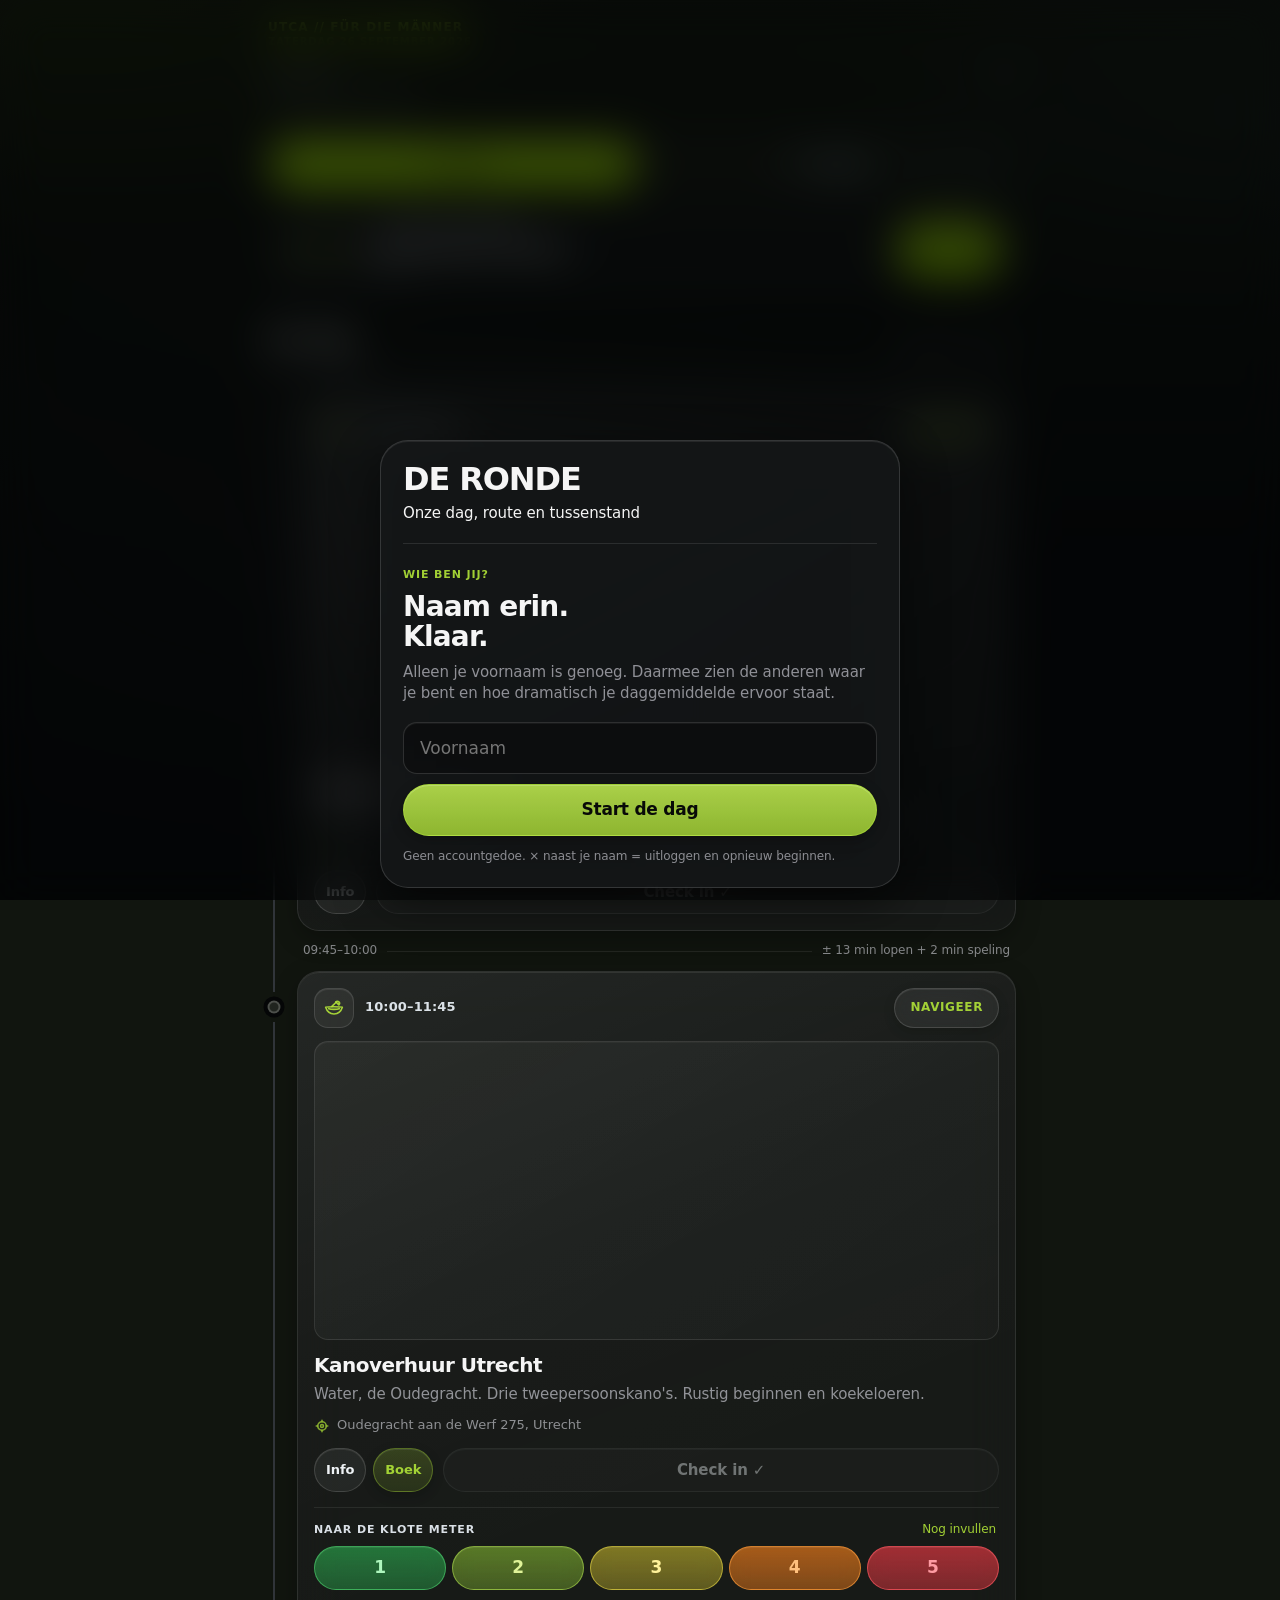
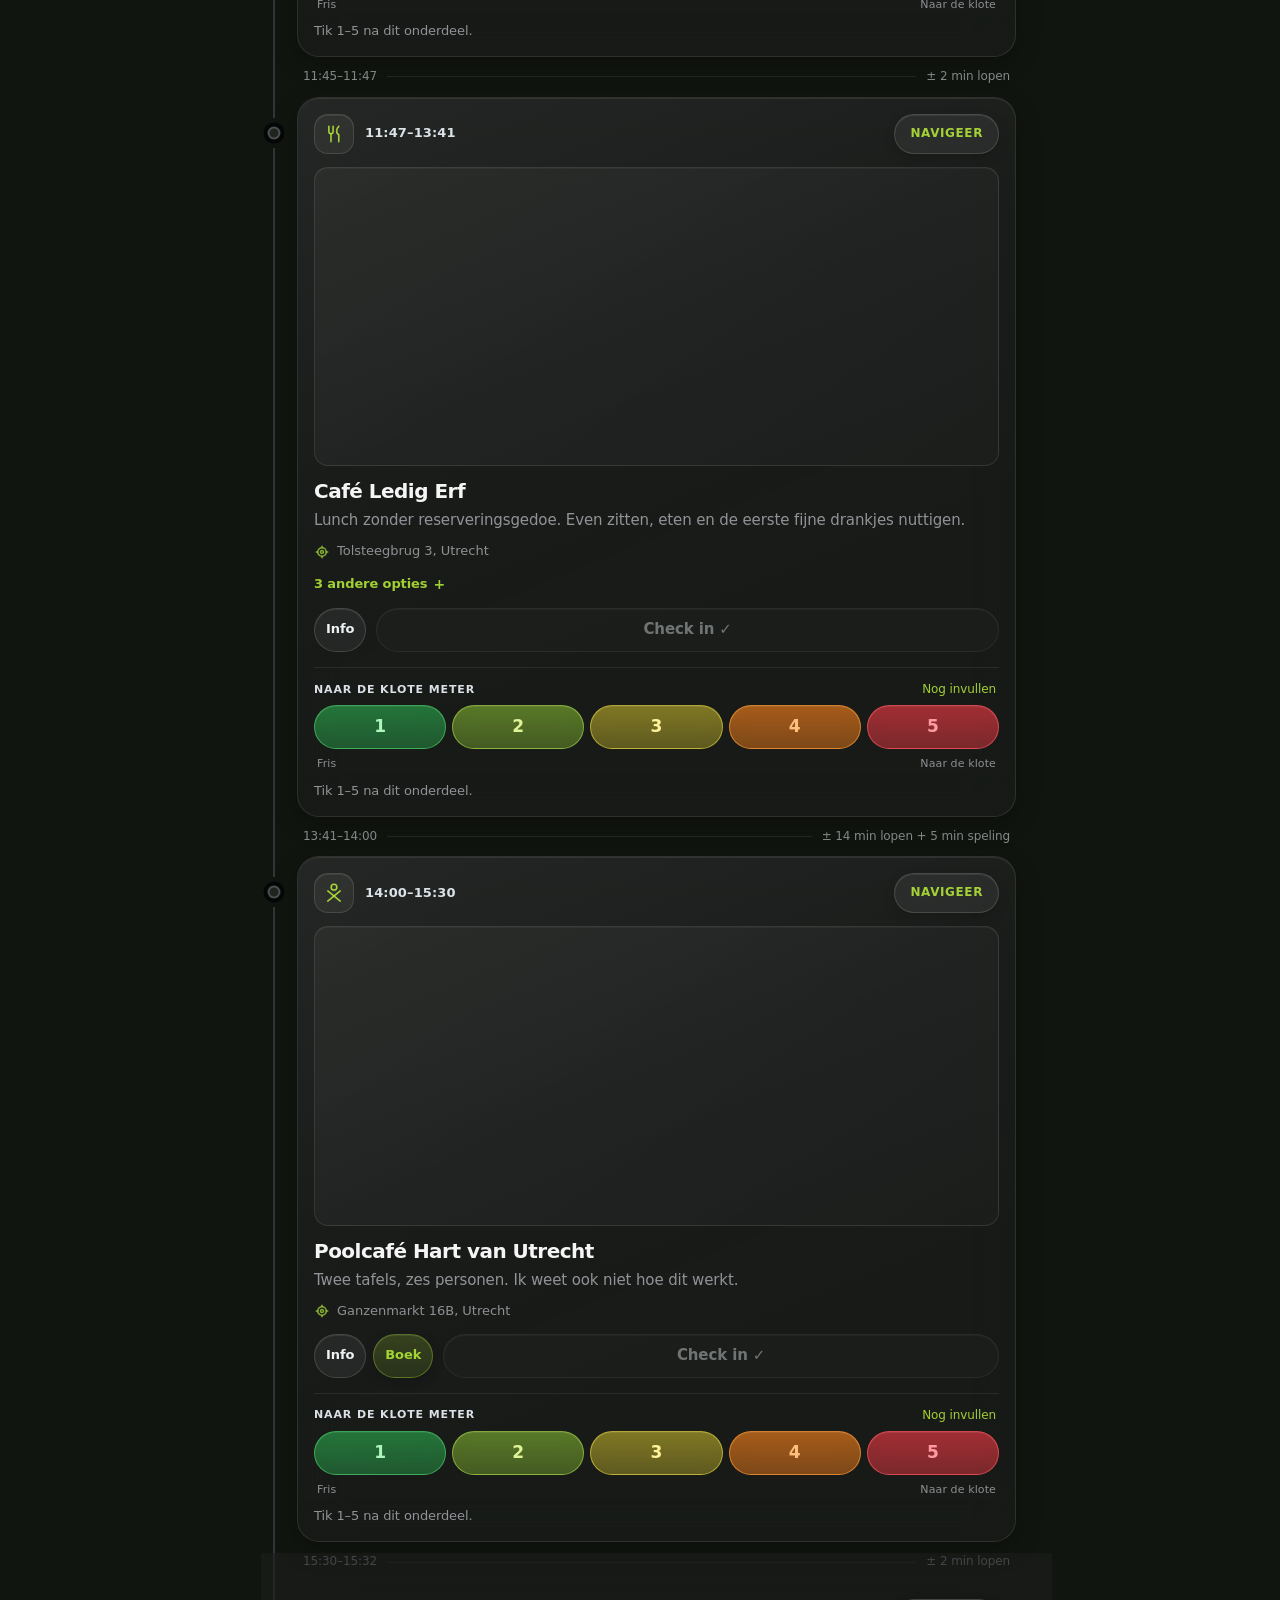
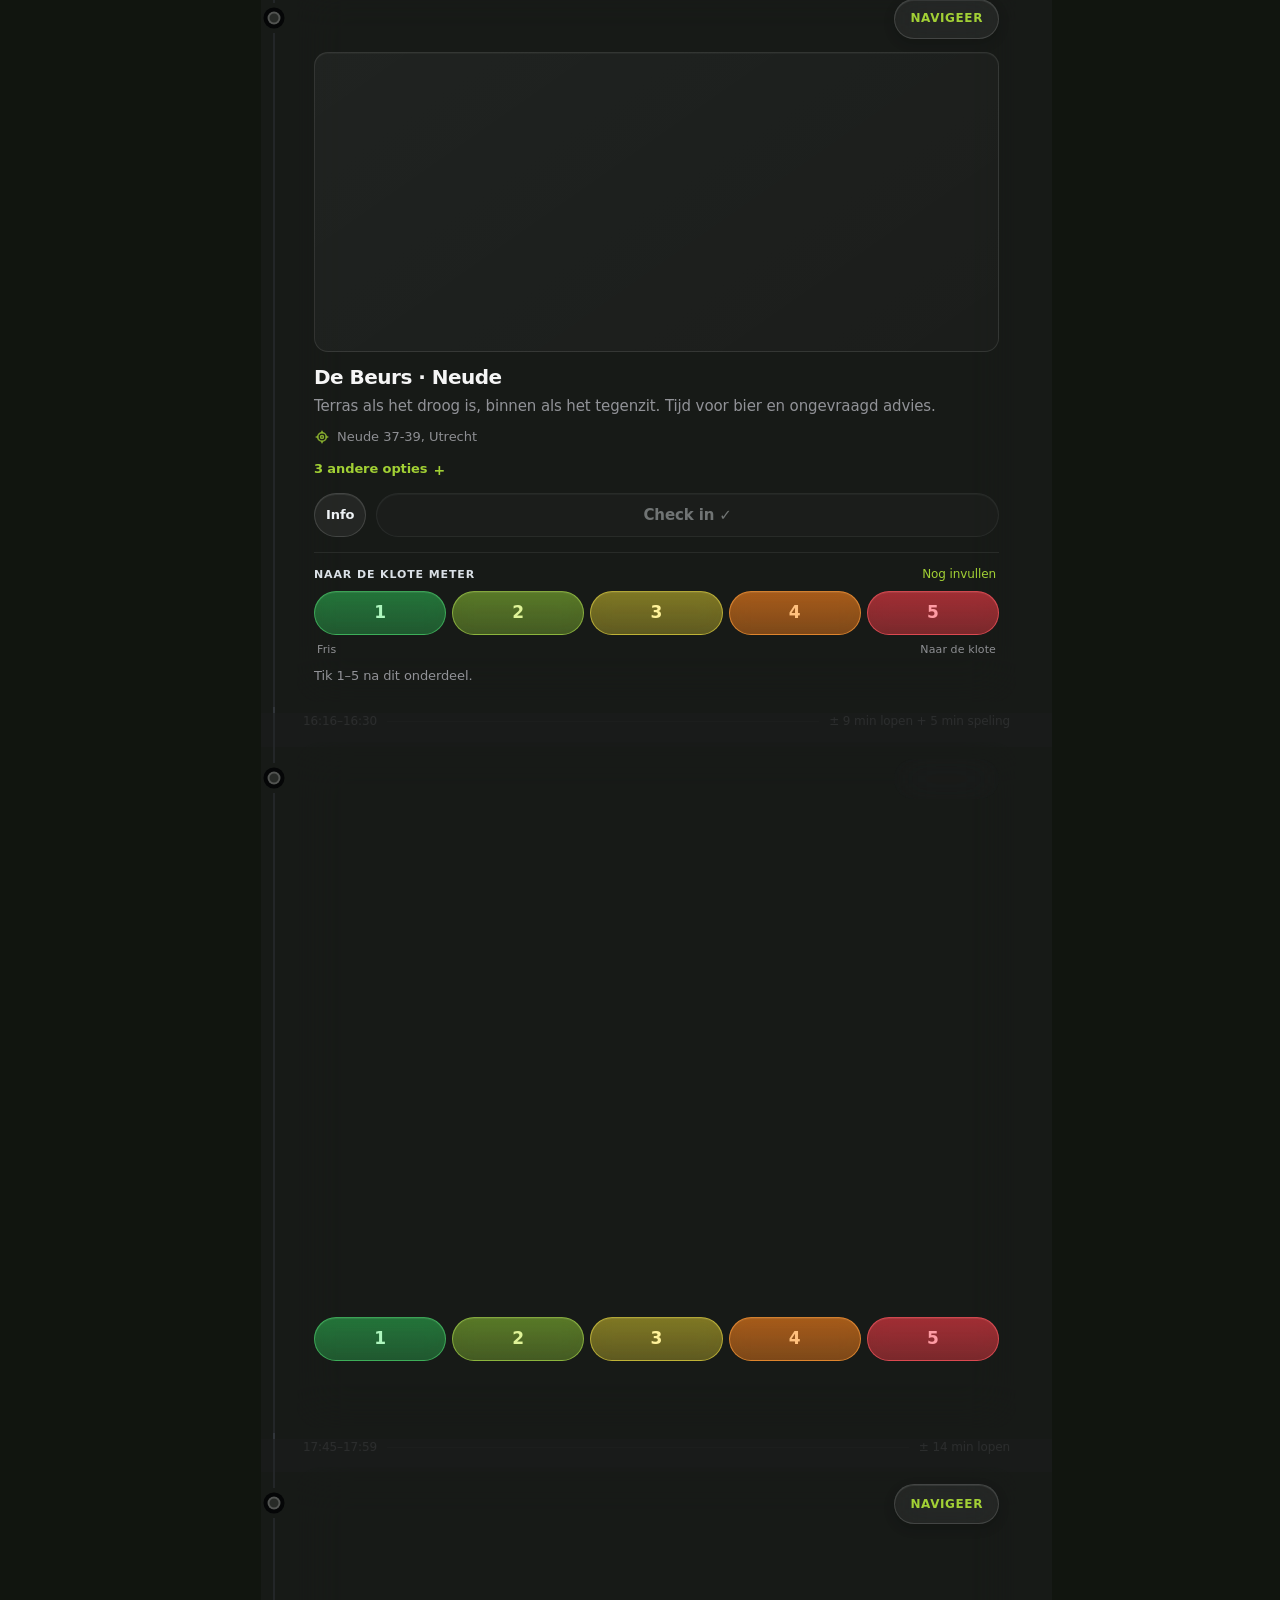
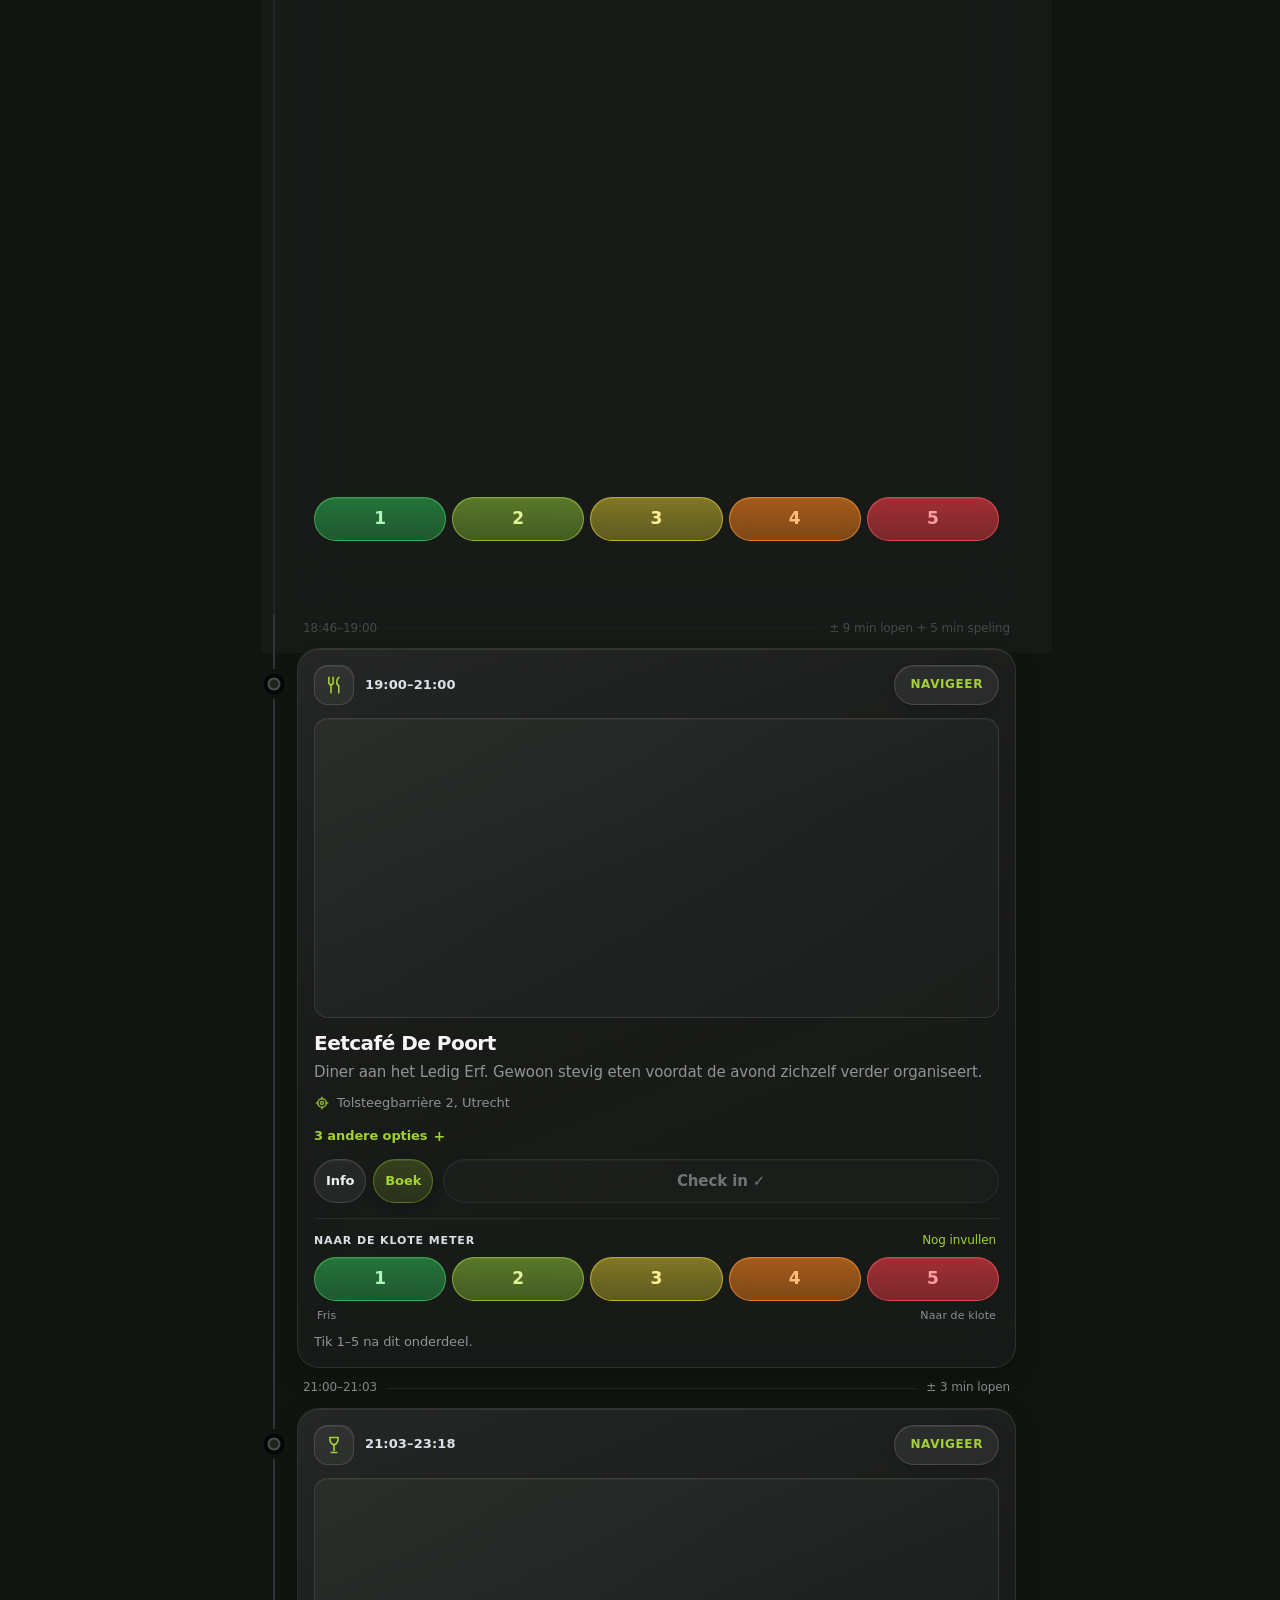
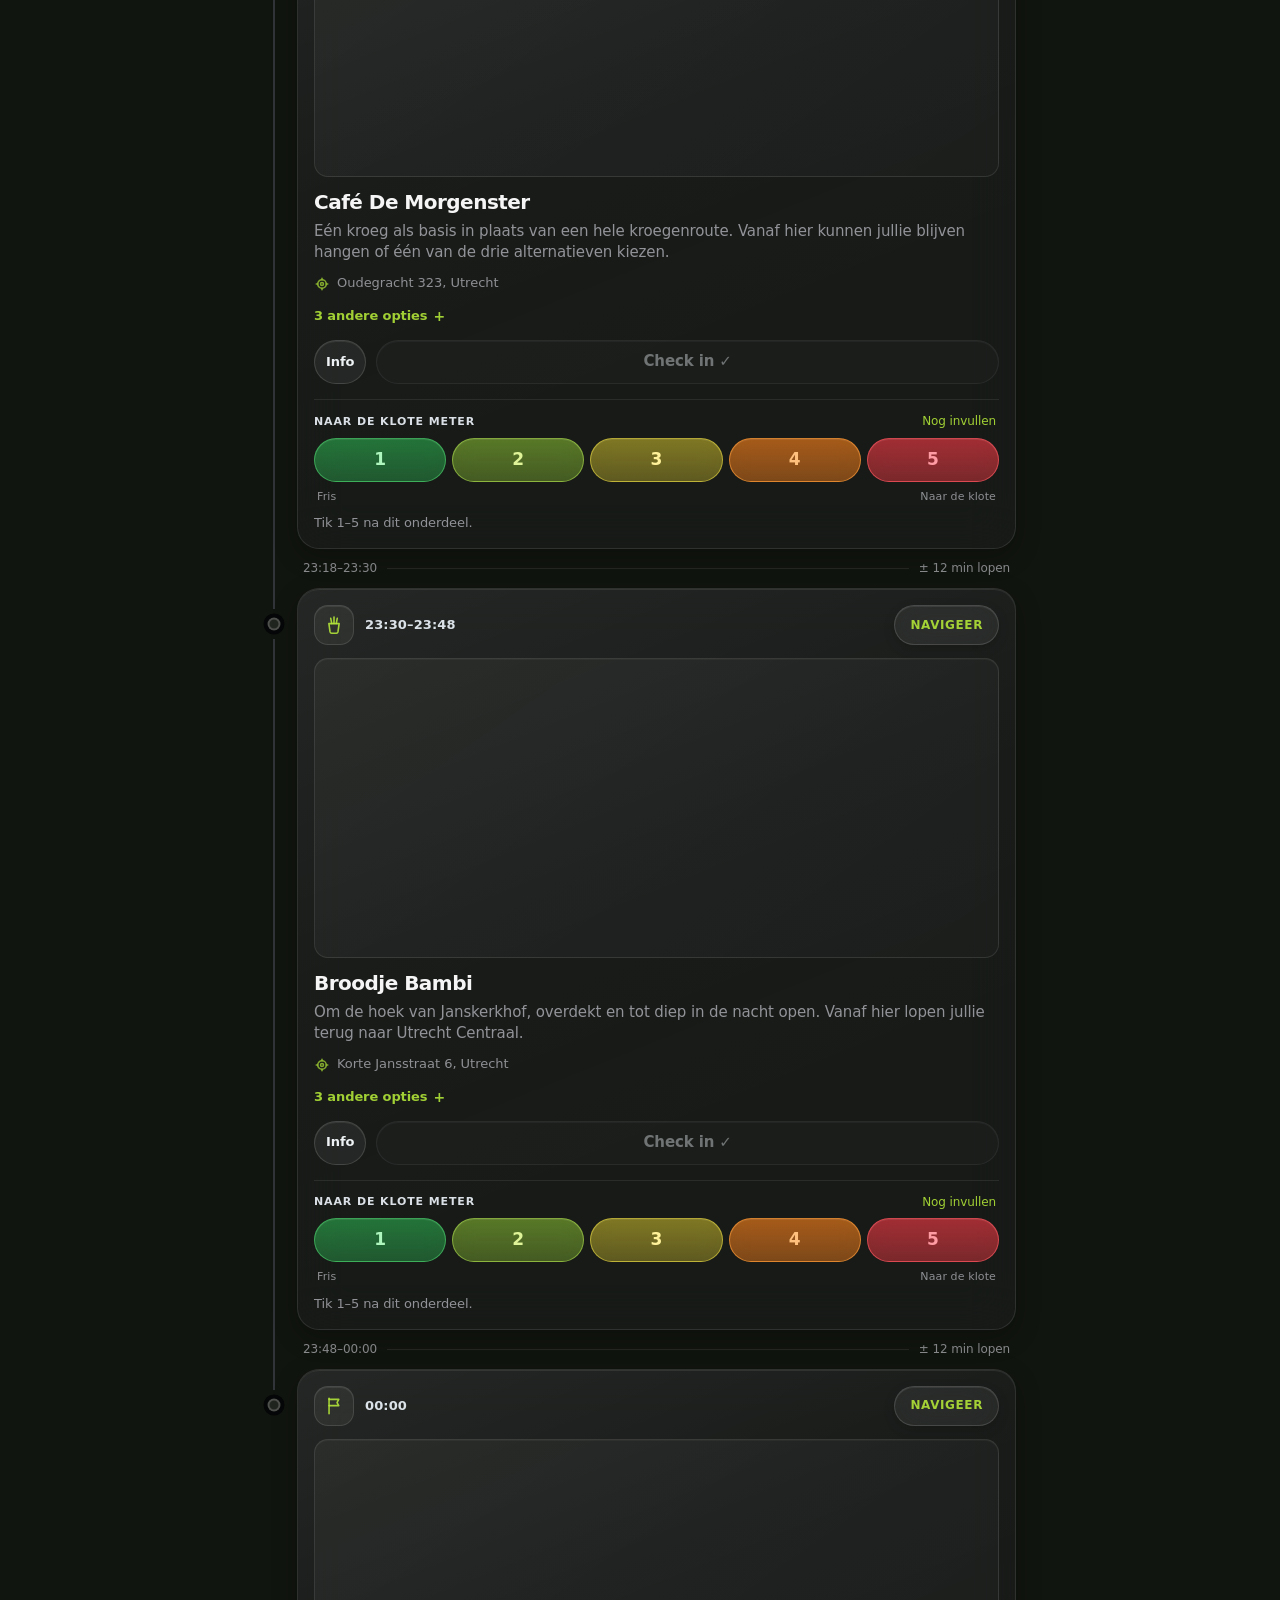
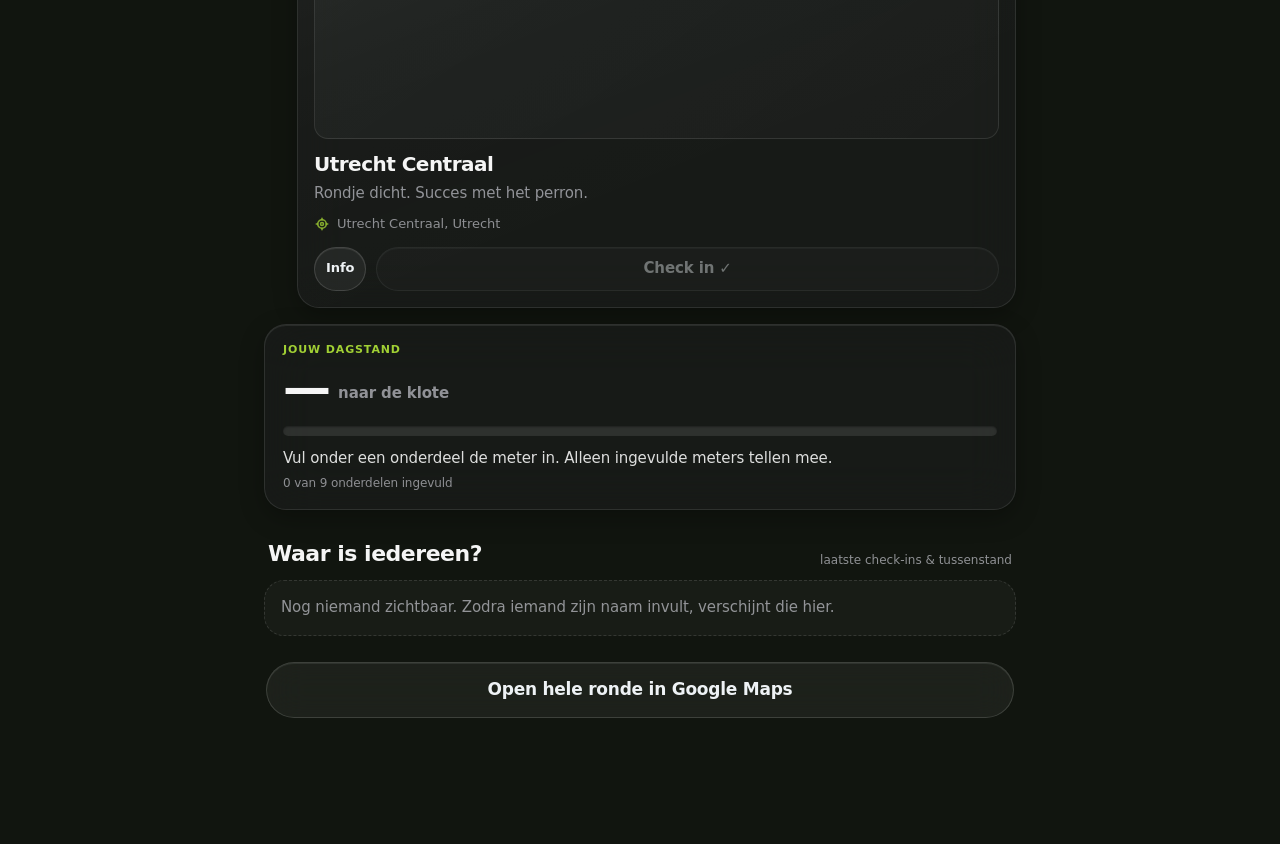
==== commit c13f2c35: "Add files via upload V8046" ====
--- a/index.html
+++ b/index.html
@@ -10,50 +10,81 @@
 <meta name="apple-mobile-web-app-capable" content="yes" />
 <meta name="apple-mobile-web-app-status-bar-style" content="black-translucent" />
 <meta name="apple-mobile-web-app-title" content="UTCA" />
-<link rel="manifest" href="/manifest.webmanifest?v=69" />
-<link rel="apple-touch-icon" sizes="180x180" href="/apple-touch-icon.png?v=69" />
-<link rel="icon" type="image/png" sizes="32x32" href="/favicon-32.png?v=69" />
+<link rel="manifest" href="/manifest.webmanifest?v=72" />
+<link rel="apple-touch-icon" sizes="180x180" href="/apple-touch-icon.png?v=72" />
+<link rel="icon" type="image/png" sizes="32x32" href="/favicon-32.png?v=72" />
 <title>UTCA // FÜR DIE MÄNNER — 26 september 2026</title>
-<style>:root{--chrome:#11150f;--bg:#050607;--safeTop:env(safe-area-inset-top);--safeBottom:env(safe-area-inset-bottom);--text:rgba(255,255,255,.96);--muted:rgba(235,235,245,.58);--faint:rgba(235,235,245,.56);--lime:#bdf53a;--green:#42d66b;--hair:rgba(255,255,255,.10);--hairStrong:rgba(255,255,255,.14);--glass:rgba(28,30,30,.62);--blur:saturate(120%) blur(24px);--lift:0 8px 24px rgba(0,0,0,.28);--edge:inset 0 1px 0 rgba(255,255,255,.08);--prim:linear-gradient(180deg,rgba(203,250,86,.94),rgba(189,245,58,.88));--primEdge:inset 0 1px 0 rgba(255,255,255,.28);--ink:#080a08;--r-input:14px;--r-control:16px;--r-tile:14px;--r-card:22px;--r-panel:20px;--r-sheet:28px;--r-pill:999px;--limeLine:rgba(189,245,58,.30);--glassControl:rgba(255,255,255,.055);--glassControlHover:rgba(255,255,255,.09);--primSoft:linear-gradient(180deg,rgba(189,245,58,.18),rgba(189,245,58,.11));--limeText:rgba(181,233,57,.88);--limeTextHover:rgba(189,239,68,.96)} *{box-sizing:border-box} html{scroll-behavior:smooth;-webkit-text-size-adjust:100%;background:#11150f} body{margin:0;min-height:100dvh;color:var(--text);font-family:-apple-system,BlinkMacSystemFont,"SF Pro Text","SF Pro Display","SF Pro",system-ui,"Segoe UI Variable Text","Helvetica Neue",sans-serif;font-size:17px;line-height:1.29;letter-spacing:-.006em;-webkit-font-smoothing:antialiased;text-rendering:optimizeLegibility;font-feature-settings:"ss01","cv01";background-color:var(--chrome);background-image:radial-gradient(58% 40% at 6% 0%,rgba(189,245,58,.045),transparent 66%),radial-gradient(52% 34% at 98% 14%,rgba(140,190,215,.035),transparent 68%),radial-gradient(70% 50% at 24% 60%,rgba(255,255,255,.022),transparent 72%),linear-gradient(180deg,var(--chrome),#050607 62%);background-attachment:fixed;background-repeat:no-repeat} a{text-decoration:none} button,input{font:inherit} svg{display:block} .app{max-width:780px;margin:0 auto;padding:14px 14px 40px} .glass{background:var(--glass);-webkit-backdrop-filter:var(--blur);backdrop-filter:var(--blur);border:1px solid var(--hair);box-shadow:var(--lift),var(--edge)} .topline{display:grid;grid-template-columns:minmax(0,1fr) auto;align-items:center;gap:14px;min-height:48px;padding:2px 0 4px} .brand{min-width:0;display:flex;flex-direction:column;justify-content:center;gap:4px;color:var(--limeText,var(--lime));text-transform:uppercase} .brand-name{font-size:12px;line-height:1;font-weight:650;letter-spacing:.095em;white-space:nowrap} .brand-date{font-size:10px;line-height:1;font-weight:600;letter-spacing:.095em;white-space:nowrap;opacity:.88} .userchip{display:none;align-items:center;justify-self:end;gap:8px;min-height:44px;border:1px solid var(--hairStrong);background:rgba(28,30,30,.52);-webkit-backdrop-filter:var(--blur);backdrop-filter:var(--blur);box-shadow:var(--edge);border-radius:999px;padding:5px 5px 5px 14px;font-size:15px;font-weight:600;letter-spacing:-.008em} .userchip.show{display:flex} .top-user-dot{width:8px;height:8px;flex:none;border-radius:50%;background:rgba(255,255,255,.92)} .userchip button{width:32px;height:32px;border:0;border-radius:50%;background:rgba(255,255,255,.10);color:#d5dde4;cursor:pointer;line-height:1} .roster-wrap{margin-top:6px} .roster-head{display:flex;align-items:center;justify-content:space-between;gap:10px;margin-bottom:9px;font-size:11px;font-weight:600;letter-spacing:.08em;text-transform:uppercase;color:var(--faint)} .roster{display:flex;flex-wrap:wrap;gap:7px} .roster-empty{font-size:13px;color:var(--faint)} .roster-chip{display:inline-flex;align-items:center;gap:7px;min-height:36px;padding:0 6px 0 13px;border:1px solid var(--hair);background:rgba(28,30,30,.5);-webkit-backdrop-filter:var(--blur);backdrop-filter:var(--blur);box-shadow:var(--edge);border-radius:999px;font-size:13px;font-weight:600;letter-spacing:-.002em;color:#dbe2e8} .roster-chip.me{border-color:rgba(189,245,58,.3);color:var(--lime);box-shadow:var(--edge)} .roster-chip button{width:24px;height:24px;border:0;border-radius:50%;background:rgba(255,255,255,.12);color:#b8c1c9;font-weight:700;line-height:1;cursor:pointer} .roster-chip button:hover{background:rgba(255,255,255,.2);color:#fff} .self-dot{display:inline-block;width:10px;height:10px;margin-left:8px;border-radius:50%;background:var(--limeText,var(--lime));vertical-align:middle;box-shadow:0 0 0 2px rgba(255,255,255,.04)} .hero{padding:6px 4px 10px} .switcher{position:relative;z-index:1;display:grid;grid-template-columns:1fr 1fr;gap:4px;margin:18px 0 12px;padding:4px;border:1px solid var(--hair);background:rgba(255,255,255,.04);-webkit-backdrop-filter:var(--blur);backdrop-filter:var(--blur);box-shadow:var(--edge);border-radius:var(--r-pill)} .switcher button{display:flex;align-items:center;justify-content:center;gap:8px;border:0;background:transparent;color:#98a4af;border-radius:var(--r-pill);padding:13px 8px;font-weight:600;font-size:17px;letter-spacing:-.014em;cursor:pointer;min-height:44px} .switcher button svg{width:21px;height:21px;opacity:.92;stroke-width:1.83} .switcher button.active{color:var(--ink);background:var(--prim);box-shadow:var(--primEdge)} .switcher button[data-mode="rain"].active{box-shadow:var(--primEdge)} .switcher button.active svg{opacity:1} .journeybar{position:sticky;top:8px;z-index:35;display:grid;grid-template-columns:minmax(0,1fr) auto;align-items:center;gap:12px;margin:0 0 14px;padding:13px 13px 13px 15px;border:1px solid var(--hairStrong);background:rgba(20,22,23,.68);-webkit-backdrop-filter:saturate(120%) blur(30px);backdrop-filter:saturate(120%) blur(30px);border-radius:var(--r-sheet);box-shadow:0 10px 30px rgba(0,0,0,.36),var(--edge)} .journeycopy{min-width:0;cursor:pointer;border-radius:16px;outline:none} .journeycopy:active{opacity:.78} .journeycopy:focus-visible{outline:2px solid var(--limeTextHover,var(--lime));outline-offset:4px} .journey-now{font-size:11px;letter-spacing:.08em;text-transform:uppercase;color:var(--muted);white-space:nowrap;overflow:hidden;text-overflow:ellipsis} .journey-now strong{color:var(--text);font-weight:600} .journey-next{margin-top:5px;font-size:17px;line-height:1.27;letter-spacing:-.014em;color:var(--text);white-space:nowrap;overflow:hidden;text-overflow:ellipsis} .journey-next span{font-size:11px;letter-spacing:.08em;text-transform:uppercase;color:var(--lime);font-weight:600} .journey-next strong{font-weight:600} .journey-meta{margin-top:4px;font-size:12px;color:var(--muted);font-variant-numeric:tabular-nums;white-space:nowrap;overflow:hidden;text-overflow:ellipsis} .journey-nav{display:flex;align-items:center;justify-content:center;min-width:104px;min-height:56px;padding:0 15px;border:1px solid rgba(255,255,255,.2);border-radius:var(--r-pill);font-size:12px;font-weight:600;letter-spacing:.06em;text-transform:uppercase;box-shadow:var(--primEdge),0 4px 14px rgba(0,0,0,.28)} .journey-nav:hover{color:var(--ink)} .journey-nav.disabled{pointer-events:none;background:rgba(255,255,255,.06);border-color:var(--hair);color:var(--faint);box-shadow:var(--edge)}.journey-nav.done{background:linear-gradient(180deg,#ff5f69,#d83f4d);border-color:rgba(229,117,132,.36);color:var(--ink);box-shadow:var(--primEdge),0 4px 14px rgba(0,0,0,.28)}#finalResult{scroll-margin-top:96px} .dashboard{display:none;grid-template-columns:1.2fr .8fr;gap:10px} .dash{border-radius:var(--r-panel);padding:15px;background:rgba(28,30,30,.55);-webkit-backdrop-filter:var(--blur);backdrop-filter:var(--blur);border:1px solid var(--hair);box-shadow:var(--lift),var(--edge)} .dash .big{font-size:28px;font-weight:700;letter-spacing:-.026em;line-height:1.2;font-variant-numeric:tabular-nums} .dash .small{font-size:11px;text-transform:uppercase;letter-spacing:.07em;color:var(--muted);margin-top:6px} .section-title{display:flex;justify-content:space-between;align-items:end;gap:12px;margin:30px 4px 12px} .section-title h2{margin:0;font-size:22px;font-weight:700;letter-spacing:-.022em;line-height:1.27} .section-title span{font-size:12px;color:var(--muted);letter-spacing:0} .timeline{display:flex;flex-direction:column;gap:10px} .tl-row{display:grid;grid-template-columns:20px minmax(0,1fr);gap:13px;align-items:stretch} .tl-rail{position:relative} .tl-rail::before,.tl-rail::after{content:"";position:absolute;left:50%;width:2px;transform:translateX(-50%);background:#31353a;border-radius:var(--r-pill)} .tl-row.walkrow .tl-rail::after{content:none} .tl-row:first-child .tl-rail::before{content:none} .tl-row:last-child .tl-rail::after{content:none} .tl-node{position:absolute;z-index:1;left:50%;top:36px;transform:translate(-50%,-50%);width:13px;height:13px;border-radius:50%;display:grid;place-items:center;background:rgba(255,255,255,.07);border:2px solid rgba(255,255,255,.2);box-shadow:0 0 0 4px #050607;transition:.25s cubic-bezier(.34,1.3,.5,1)} .tl-node svg{width:11px;height:11px;color:var(--ink);display:none;stroke-width:3.5} .tl-row.current .tl-node::after{content:"";width:8px;height:8px;border-radius:50%;background:var(--lime)} .tl-progress{display:flex;align-items:center;gap:10px;margin:0 2px 12px;font-size:13px;color:var(--faint);font-variant-numeric:tabular-nums} .tl-progress-track{flex:1;height:5px;border-radius:var(--r-pill);background:rgba(255,255,255,.12);overflow:hidden;box-shadow:inset 0 1px 2px rgba(0,0,0,.3)} .tl-progress-track i{display:block;height:100%;width:0;border-radius:inherit;transition:.32s cubic-bezier(.34,1.1,.5,1)} .tl-progress strong{color:#dbe2e8;font-weight:600} .walk{display:flex;align-items:center;gap:10px;color:var(--faint);font-size:12px;padding:2px 6px;font-variant-numeric:tabular-nums} .walk .rule{height:1px;background:rgba(255,255,255,.08);flex:1} .card{position:relative;border-radius:var(--r-card);padding:16px;overflow:hidden;background:var(--glass);-webkit-backdrop-filter:var(--blur);backdrop-filter:var(--blur);border:1px solid var(--hair);box-shadow:var(--lift),var(--edge)} .card::before{content:"";position:absolute;inset:0;border-radius:inherit;pointer-events:none;background:linear-gradient(158deg,rgba(255,255,255,.06),rgba(255,255,255,.012) 40%,transparent 72%)} .card>*{position:relative} .card .top{display:flex;align-items:center;justify-content:space-between;gap:12px} .topleft{display:flex;align-items:center;gap:11px;min-width:0} .stopicon{flex:none;width:40px;height:40px;border-radius:var(--r-tile);display:grid;place-items:center;border:1px solid rgba(255,255,255,.12)} .stopicon svg{width:22px;height:22px;stroke-width:1.75} .time{font-size:13px;font-weight:600;letter-spacing:.01em;font-variant-numeric:tabular-nums} .navbtn{display:inline-flex;align-items:center;justify-content:center;min-height:40px;padding:0 15px;border:1px solid rgba(255,255,255,.2);border-radius:var(--r-pill);font-size:12px;font-weight:600;letter-spacing:.05em;text-transform:uppercase;white-space:nowrap} .name{font-size:20px;font-weight:600;letter-spacing:-.026em;line-height:1.25;margin:13px 0 6px} .desc{font-size:15px;line-height:1.4;letter-spacing:-.008em;color:var(--muted);margin:0;text-wrap:pretty} .location{display:flex;align-items:center;gap:7px;margin-top:12px;font-size:13px;letter-spacing:-.002em;color:var(--faint)} .location svg{width:16px;height:16px;flex:none;stroke-width:2.4} .row{display:flex;align-items:center;justify-content:space-between;gap:10px;margin-top:14px} .circles{display:flex;gap:7px} .round{flex:none;border:1px solid var(--hairStrong);background:rgba(255,255,255,.06);box-shadow:var(--edge);display:grid;place-items:center;font-weight:600;color:#eef2f5} .round:hover{color:#fff;background:rgba(255,255,255,.14)} .here{flex:1;min-height:44px;border-radius:var(--r-pill);border:1px solid var(--hairStrong);box-shadow:var(--edge);color:#eef2f5;font-weight:600;font-size:15px;letter-spacing:-.008em;cursor:pointer} .here:disabled{opacity:.42;cursor:not-allowed} .stop-people{display:flex;flex-wrap:wrap;gap:8px;margin-top:12px} .stop-person-chip{display:inline-flex;align-items:center;gap:6px;min-height:32px;padding:0 12px;border-radius:var(--r-pill);background:rgba(255,255,255,.05);border:1px solid rgba(255,255,255,.12);color:#eef2f5;font-size:13px;font-weight:500;letter-spacing:-.004em;box-shadow:var(--edge)} .stop-person-chip.me{color:var(--limeText,var(--lime));border-color:rgba(189,245,58,.36);background:linear-gradient(180deg,rgba(255,255,255,.06),rgba(255,255,255,.03))} .stop-person-chip .self-dot{width:8px;height:8px;margin-left:2px;box-shadow:none} .stop-meter{margin-top:15px;padding-top:14px;border-top:1px solid rgba(255,255,255,.08)} .stop-meter-head{display:grid;grid-template-columns:1fr auto;align-items:center;gap:10px;margin-bottom:8px} .stop-meter-title{font-size:11px;font-weight:600;letter-spacing:.08em;text-transform:uppercase;color:#dae0e6} .stop-meter-state{font-size:12px;color:var(--limeText,var(--lime));font-weight:400;font-variant-numeric:tabular-nums;text-align:right;justify-self:end;padding-right:3px} .stop-meter-buttons{display:grid;grid-template-columns:repeat(5,1fr);gap:6px;margin-top:0} .stop-meter-buttons button{position:relative;height:44px;border:1px solid rgba(255,255,255,.12);border-radius:var(--r-pill);background:rgba(255,255,255,.055);font-weight:600;font-size:17px;cursor:pointer;box-shadow:inset 0 1px 0 rgba(255,255,255,.07);-webkit-backdrop-filter:saturate(120%) blur(12px);backdrop-filter:saturate(120%) blur(12px)} .stop-meter-buttons button:nth-child(1){background:linear-gradient(180deg,rgba(47,199,88,.52),rgba(47,199,88,.36));border-color:rgba(83,221,116,.56);color:#aef6be} .stop-meter-buttons button:nth-child(2){background:linear-gradient(180deg,rgba(154,216,54,.50),rgba(154,216,54,.34));border-color:rgba(183,231,82,.55);color:#dff398} .stop-meter-buttons button:nth-child(3){background:linear-gradient(180deg,rgba(231,213,47,.50),rgba(231,213,47,.34));border-color:rgba(242,226,72,.56);color:#fff29a} .stop-meter-buttons button:nth-child(4){background:linear-gradient(180deg,rgba(255,132,26,.62),rgba(255,132,26,.44));border-color:rgba(255,157,58,.66);color:#ffc07d} .stop-meter-buttons button:nth-child(5){background:linear-gradient(180deg,rgba(239,58,67,.64),rgba(239,58,67,.46));border-color:rgba(250,88,96,.68);color:#ff9ba3} .stop-meter-buttons button.active{border-color:rgba(255,255,255,.24);box-shadow:inset 0 1px 0 rgba(255,255,255,.24),0 4px 14px rgba(0,0,0,.24);transform:translateY(-1px)} .stop-meter-buttons button.active::after{content:"";position:absolute;left:50%;bottom:5px;transform:translateX(-50%);width:12px;height:2px;border-radius:2px;background:currentColor;opacity:.42} .stop-meter-buttons button:nth-child(1).active{background:linear-gradient(180deg,#63e586,#3fc864);border-color:rgba(119,232,151,.38);color:#071008} .stop-meter-buttons button:nth-child(2).active{background:linear-gradient(180deg,#b8eb61,#8fcf3e);border-color:rgba(191,235,109,.38);color:#0b1006} .stop-meter-buttons button:nth-child(3).active{background:linear-gradient(180deg,#ffe966,#ddc83e);border-color:rgba(235,239,111,.40);color:#111206} .stop-meter-buttons button:nth-child(4).active{background:linear-gradient(180deg,#ff9d38,#e8741f);border-color:rgba(241,183,102,.38);color:#140d06} .stop-meter-buttons button:nth-child(5).active{background:linear-gradient(180deg,#ff5f69,#d83f4d);border-color:rgba(229,117,132,.36);color:#fff} .stop-meter-copy{margin-top:10px;font-size:13px;line-height:1.4;color:var(--muted)} .stop-meter-copy strong{color:#fff;font-weight:600} .dayresult{margin-top:16px;border-radius:var(--r-card);padding:18px;background:var(--glass);-webkit-backdrop-filter:var(--blur);backdrop-filter:var(--blur);border:1px solid var(--hair);box-shadow:var(--lift),var(--edge)} .result-kicker{font-size:11px;font-weight:600;letter-spacing:.08em;text-transform:uppercase;color:var(--lime)} .result-main{display:flex;align-items:flex-end;gap:9px;margin-top:8px} .result-main strong{font-family:-apple-system,BlinkMacSystemFont,"SF Pro Display","SF Pro",system-ui,sans-serif;font-size:48px;line-height:.94;letter-spacing:-.04em;font-weight:700;font-variant-numeric:tabular-nums} .result-main span{font-size:15px;font-weight:600;letter-spacing:-.008em;color:var(--muted);padding-bottom:7px} .result-bar{height:10px;background:rgba(255,255,255,.10);border-radius:999px;overflow:hidden;margin-top:16px;box-shadow:inset 0 1px 2px rgba(0,0,0,.35)} .result-bar i{display:block;width:0;height:100%;background:var(--green);border-radius:inherit;transition:.3s cubic-bezier(.34,1.1,.5,1);box-shadow:var(--edge)} .result-copy{margin-top:12px;font-size:15px;line-height:1.4;letter-spacing:-.008em;color:rgba(255,255,255,.86)} .result-copy strong{color:#fff;font-weight:600} .result-meta{margin-top:7px;font-size:12px;color:var(--faint);font-variant-numeric:tabular-nums}.finalresult{position:relative;overflow:hidden}.finalresult::before{content:"";position:absolute;right:-70px;top:-54px;width:220px;height:220px;border-radius:50%;background:radial-gradient(circle,rgba(189,245,58,.12),transparent 68%);pointer-events:none;filter:blur(6px)}.final-grid{position:relative;z-index:1;display:grid;grid-template-columns:1fr;gap:10px;margin-top:14px}.final-stat{padding:15px 16px;border-radius:18px;background:rgba(255,255,255,.045);border:1px solid var(--hair);box-shadow:var(--edge)}.final-stat-label{font-size:12px;font-weight:650;line-height:1.15;letter-spacing:.08em;text-transform:uppercase;color:var(--lime)}.final-stat-sub{margin-top:5px;font-size:11px;font-weight:600;line-height:1.2;letter-spacing:.055em;text-transform:uppercase;color:var(--muted)}.final-stat-main{display:flex;align-items:flex-start;justify-content:space-between;gap:10px;margin-top:11px}.final-stat-main strong{display:block;flex:1;min-width:0;font-size:23px;line-height:1.1;letter-spacing:-.025em;color:#fff;word-break:break-word}.final-stat-main span{flex:none;font-size:18px;font-weight:700;letter-spacing:-.02em;color:rgba(255,255,255,.9)}.final-stat-bar{height:8px;background:rgba(255,255,255,.10);border-radius:999px;overflow:hidden;margin-top:12px;box-shadow:inset 0 1px 2px rgba(0,0,0,.35)}.final-stat-bar i{display:block;width:0;height:100%;border-radius:inherit;transition:.3s cubic-bezier(.34,1.1,.5,1);box-shadow:var(--edge)}@media (max-width:540px){.final-stat-main strong{font-size:21px}} .group{display:flex;flex-direction:column;gap:9px} .person{display:grid;grid-template-columns:1fr auto;gap:10px;align-items:center;border-radius:var(--r-panel);padding:13px 14px;background:rgba(28,30,30,.55);-webkit-backdrop-filter:var(--blur);backdrop-filter:var(--blur);border:1px solid var(--hair);box-shadow:var(--edge)} .person.jumpable{cursor:pointer;transition:background .16s ease,border-color .16s ease} .person.jumpable:hover{background:rgba(255,255,255,.07)} .person.jumpable:active{background:rgba(255,255,255,.09)} .person strong{font-size:15px;font-weight:600;letter-spacing:-.008em} .person small{display:block;color:var(--muted);margin-top:4px;font-size:13px} .card[data-stop]{scroll-margin-top:104px} .score{min-width:58px;height:34px;padding:0 11px;border-radius:999px;display:grid;place-items:center;font-weight:600;color:var(--ink);font-size:14px;font-variant-numeric:tabular-nums;box-shadow:var(--edge)} .empty{border:1px dashed rgba(255,255,255,.12);border-radius:var(--r-panel);padding:16px;color:var(--muted);font-size:15px;line-height:1.45;background:rgba(255,255,255,.03)} .empty strong{color:#cdd5db} .route-only{margin-top:26px;padding:0 2px 8px} .routebtn{display:flex;align-items:center;justify-content:center;min-height:56px;border-radius:var(--r-pill);background:var(--glassControl);color:#eef2f5;border:1px solid var(--hairStrong);font-size:17px;font-weight:600;letter-spacing:-.014em;-webkit-backdrop-filter:saturate(120%) blur(18px);backdrop-filter:saturate(120%) blur(18px);box-shadow:var(--edge)} .routebtn:hover{color:#fff;background:var(--glassControlHover)} .routebtn:active{transform:translateY(1px);background:rgba(255,255,255,.12)} footer{margin:26px 4px 0;color:var(--faint);font-size:12px;line-height:1.5} .overlay{position:fixed;inset:0;z-index:80;background:rgba(4,5,6,.62);-webkit-backdrop-filter:blur(22px) saturate(150%);backdrop-filter:blur(22px) saturate(150%);display:none;align-items:flex-end;justify-content:center;padding:12px} .overlay.show{display:flex} .login{width:min(100%,520px);border-radius:var(--r-sheet);padding:22px;background:rgba(24,26,27,.78);-webkit-backdrop-filter:saturate(120%) blur(30px);backdrop-filter:saturate(120%) blur(30px);border:1px solid var(--hairStrong);box-shadow:0 16px 44px rgba(0,0,0,.5),var(--edge)} .login .minihead{font-size:11px;font-weight:600;letter-spacing:.08em;color:var(--lime);text-transform:uppercase} .login h2{font-family:-apple-system,BlinkMacSystemFont,"SF Pro Display","SF Pro",system-ui,sans-serif;font-size:28px;line-height:1.07;letter-spacing:-.028em;font-weight:700;margin:10px 0 10px} .login p{color:var(--muted);font-size:15px;line-height:1.4;letter-spacing:-.008em;margin:0 0 18px} .login input{width:100%;height:52px;border-radius:var(--r-input);border:1px solid var(--hairStrong);background:rgba(0,0,0,.32);color:#fff;padding:0 16px;outline:none;box-shadow:inset 0 1px 0 rgba(255,255,255,.05)} .login input:focus-visible{outline:none} .login button{width:100%;height:52px;margin-top:10px;border:1px solid rgba(255,255,255,.2);border-radius:var(--r-pill);background:var(--prim);color:var(--ink);font-size:17px;font-weight:600;letter-spacing:-.014em;cursor:pointer;box-shadow:var(--primEdge),0 6px 18px rgba(0,0,0,.3)} .login .privacy{margin-top:12px;font-size:12px;line-height:1.4;color:var(--faint)} .login-app-identity{margin:0 0 24px;padding:0 0 20px;border-bottom:1px solid var(--hair)} .login-app-title{font-family:-apple-system,BlinkMacSystemFont,"SF Pro Display","SF Pro",system-ui,sans-serif;margin:0;color:var(--text);font-size:32px;line-height:1;letter-spacing:-.035em;font-weight:700} .login-app-subtitle{margin-top:8px;font-size:15px;line-height:1.35;letter-spacing:-.008em} @media (max-width:470px){.login-app-identity{margin-bottom:22px;padding-bottom:18px} .login-app-title{font-size:30px} .login-app-subtitle{font-size:14px}} .toast{position:fixed;left:50%;transform:translateX(-50%);z-index:90;background:rgba(30,32,33,.86);-webkit-backdrop-filter:saturate(120%) blur(24px);backdrop-filter:saturate(120%) blur(24px);border:1px solid var(--hairStrong);color:#fff;font-size:13px;font-weight:600;padding:12px 17px;border-radius:999px;opacity:0;pointer-events:none;transition:.24s;box-shadow:0 10px 30px rgba(0,0,0,.4),var(--edge)} .toast.show{opacity:1} .alternatives{margin-top:12px} .alternatives summary{list-style:none;cursor:pointer;display:inline-flex;align-items:center;gap:6px;background:transparent;color:rgba(189,245,58,.82);border:0;padding:0;font-size:13px;font-weight:600;line-height:1.25} .alternatives summary::-webkit-details-marker{display:none} .alternatives summary span{color:inherit;font-size:14px;line-height:1;transform-origin:center;transition:.16s} .alternatives[open] summary{color:rgba(189,245,58,.94)} .alternatives[open] summary span{transform:rotate(45deg)} .alt-list{display:flex;flex-direction:column;gap:6px;margin-top:10px} .alt-row{display:grid;grid-template-columns:minmax(0,1fr) auto;gap:10px;align-items:center;padding:10px 0;border-top:1px solid rgba(255,255,255,.08)} .alt-row:first-child{border-top:0} .alt-select{appearance:none;-webkit-appearance:none;width:100%;padding:0;border:0;background:transparent;color:inherit;text-align:left;cursor:pointer} .alt-select:active .alt-name{color:var(--lime)} .alt-select:disabled{cursor:not-allowed;opacity:.42} .alt-select:disabled .alt-name{color:#98a2aa} .alt-name{font-size:15px;font-weight:600;letter-spacing:-.008em;color:#eef2f4} .alt-walk{font-size:12px;font-weight:400;color:var(--faint);margin-left:5px;white-space:nowrap} .alt-note{font-size:13px;color:var(--faint);margin-top:3px;line-height:1.35} .alt-actions{display:flex;gap:5px} .mini-round{border:1px solid var(--hairStrong);background:rgba(255,255,255,.06);box-shadow:var(--edge);display:grid;place-items:center;font-weight:600;color:#f1f4f6} .legend{font-size:12px;color:var(--faint);margin:8px 2px 0} .boot-error{display:none;margin:12px 0;padding:14px 15px;border:1px solid rgba(255,120,130,.35);background:rgba(255,77,94,.10);-webkit-backdrop-filter:var(--blur);backdrop-filter:var(--blur);border-radius:var(--r-control);color:#ffc3c9;font-size:13px;line-height:1.45} .boot-error.show{display:block} .boot-error strong{color:#fff} .journey-nav{background:var(--prim);color:var(--ink)} .navbtn{background:rgba(255,255,255,.055);color:rgba(189,245,58,.82);border-color:rgba(255,255,255,.14);-webkit-backdrop-filter:saturate(120%) blur(18px);backdrop-filter:saturate(120%) blur(18px);box-shadow:inset 0 1px 0 rgba(255,255,255,.08),0 4px 12px rgba(0,0,0,.16)} .navbtn:hover{color:rgba(189,245,58,.94);background:rgba(255,255,255,.09)} .navbtn:active{background:rgba(255,255,255,.12)} .tl-row.done .tl-rail::before,.tl-row.done .tl-rail::after{background:rgba(189,245,58,.42)} .tl-row.current .tl-rail::before{background:rgba(189,245,58,.42)} .tl-row.done .tl-node{width:19px;height:19px;background:var(--primSoft);border-color:var(--limeLine);box-shadow:0 0 0 4px #050607,inset 0 1px 0 rgba(255,255,255,.08)} .tl-row.done .tl-node svg{display:block;color:var(--lime)} .tl-row.current .tl-node{width:21px;height:21px;background:rgba(189,245,58,.09);border-color:var(--lime);box-shadow:0 0 0 4px #050607,0 0 10px rgba(189,245,58,.18)} .tl-progress-track i{background:linear-gradient(90deg,rgba(189,245,58,.78),rgba(189,245,58,.96))} .card.current{border-color:rgba(189,245,58,.26);box-shadow:0 10px 30px rgba(0,0,0,.34),var(--edge),0 0 0 1px rgba(189,245,58,.08)} .stopicon{color:var(--lime);background:var(--glassControl);border-color:rgba(255,255,255,.12);box-shadow:var(--edge)} .card.current .stopicon{background:var(--primSoft);color:var(--lime);border-color:var(--limeLine);box-shadow:inset 0 1px 0 rgba(255,255,255,.10),0 4px 12px rgba(0,0,0,.18)} .time{color:#dbe2e8} .card.current .time{color:var(--lime)} .round.r{background:var(--primSoft);border-color:var(--limeLine);color:var(--lime);box-shadow:inset 0 1px 0 rgba(255,255,255,.08),0 4px 12px rgba(0,0,0,.18)} .round.r:hover{color:var(--lime);background:linear-gradient(180deg,rgba(189,245,58,.22),rgba(189,245,58,.14))} .mini-round.r{background:var(--primSoft);border-color:var(--limeLine);color:var(--lime);box-shadow:inset 0 1px 0 rgba(255,255,255,.08)} .mini-round.r:hover{color:var(--lime);background:linear-gradient(180deg,rgba(189,245,58,.22),rgba(189,245,58,.14))} .here{background:var(--glassControl)} .here.active{background:var(--prim);color:var(--ink);border-color:rgba(189,245,58,.42);box-shadow:var(--primEdge),0 4px 14px rgba(0,0,0,.22)} .tl-rail::before,.tl-rail::after{border-radius:0} .tl-row.stop .tl-rail::before{top:-5px;height:26px} .tl-row.stop .tl-rail::after{top:51px;bottom:-5px} .tl-row.walkrow .tl-rail::before{top:-5px;bottom:-5px;height:auto} .location svg{color:rgba(189,245,58,.82);opacity:.78} .journey-nav,.switcher button.active,.here.active{background:linear-gradient(180deg,rgba(199,244,83,.84),rgba(181,233,57,.76));color:var(--ink)} .switcher button[data-mode="rain"].active{background:linear-gradient(180deg,rgba(155,214,233,.84),rgba(119,199,222,.76));color:#06181f} .journey-nav,.here.active{border-color:rgba(189,245,58,.34);box-shadow:inset 0 1px 0 rgba(255,255,255,.20),0 4px 14px rgba(0,0,0,.24)} .brand,.kicker,.journey-next span,.result-kicker,.roster-chip.me,.card.current .time,.stopicon,.card.current .stopicon,.round.r,.mini-round.r,.navbtn,.alternatives summary,.location svg{color:var(--limeText)} .navbtn:hover,.round.r:hover,.mini-round.r:hover,.alternatives[open] summary{color:var(--limeTextHover)} a{color:var(--limeText)} a:hover{color:var(--limeTextHover)} .round{width:auto;min-width:44px;height:44px;padding:0 11px;border-radius:var(--r-pill);font-size:13px} .mini-round{width:auto;min-width:44px;height:44px;padding:0 11px;border-radius:var(--r-pill);font-size:12px} .meter-scale-labels{display:flex;justify-content:space-between;gap:10px;margin-top:8px;padding:0 3px;font-size:11px;color:var(--faint);letter-spacing:.01em} a:focus-visible,button:focus-visible,input:focus-visible,summary:focus-visible{outline:2px solid var(--limeTextHover,var(--lime));outline-offset:3px} .toast{bottom:max(22px,calc(env(safe-area-inset-bottom)+12px))} .person.stale{opacity:.72} @media (max-width:470px){.app{padding-left:11px;padding-right:11px} .dashboard{grid-template-columns:1fr 1fr} .hero{padding-top:18px} .name{font-size:19px;letter-spacing:-.024em} .row{align-items:stretch} .here{min-width:104px} .tl-row{grid-template-columns:18px minmax(0,1fr);gap:10px} .journeybar{top:max(8px,env(safe-area-inset-top));gap:10px;padding:12px} .journey-next{font-size:14px} .journey-nav{min-width:90px;min-height:54px;padding:0 12px}} .topline{padding-left:4px;padding-right:4px;min-height:42px} @media (max-width:470px){.topline{gap:12px;min-height:46px}.brand-name{font-size:11.5px;letter-spacing:.09em}.brand-date{font-size:9.5px;letter-spacing:.09em}.userchip{min-height:42px;padding-left:12px}.userchip button{width:30px;height:30px}} body.rain-mode{--chrome:#0d1518;--lime:#7fd6ee;--prim:linear-gradient(180deg,rgba(155,214,233,.84),rgba(119,199,222,.76));--limeLine:rgba(127,214,238,.30);--primSoft:linear-gradient(180deg,rgba(127,214,238,.18),rgba(127,214,238,.11));--limeText:rgba(127,214,238,.90);--limeTextHover:rgba(155,222,240,.98);background-image:radial-gradient(58% 40% at 6% 0%,rgba(127,214,238,.045),transparent 66%),radial-gradient(52% 34% at 98% 14%,rgba(140,190,215,.045),transparent 68%),radial-gradient(70% 50% at 24% 60%,rgba(255,255,255,.022),transparent 72%),linear-gradient(180deg,var(--chrome),#050607 62%)} body.rain-mode .roster-chip.me{border-color:rgba(127,214,238,.30)} body.rain-mode .journey-nav,body.rain-mode .here.active{background:linear-gradient(180deg,rgba(155,214,233,.84),rgba(119,199,222,.76));border-color:rgba(127,214,238,.34);color:#06181f;box-shadow:inset 0 1px 0 rgba(255,255,255,.20),0 4px 14px rgba(0,0,0,.24)} body.rain-mode .tl-row.done .tl-rail::before,body.rain-mode .tl-row.done .tl-rail::after,body.rain-mode .tl-row.current .tl-rail::before{background:rgba(127,214,238,.42)} body.rain-mode .tl-row.current .tl-node{background:rgba(127,214,238,.09);border-color:#7fd6ee;box-shadow:0 0 0 4px #050607,0 0 10px rgba(127,214,238,.18)} body.rain-mode .tl-progress-track i{background:linear-gradient(90deg,rgba(127,214,238,.78),rgba(155,222,240,.96))} body.rain-mode .card.current{border-color:rgba(127,214,238,.26);box-shadow:0 10px 30px rgba(0,0,0,.34),var(--edge),0 0 0 1px rgba(127,214,238,.08)} body.rain-mode .round.r:hover,body.rain-mode .mini-round.r:hover{background:linear-gradient(180deg,rgba(127,214,238,.22),rgba(127,214,238,.14))} body.rain-mode .stop-person-chip.me{border-color:rgba(127,214,238,.38)} @media (prefers-reduced-motion:reduce){*{transition:none!important}} body.onboarding-open{overflow:hidden} .onboarding-overlay{position:fixed;inset:0;z-index:88;display:none;align-items:flex-end;justify-content:center;padding:12px;background:rgba(4,5,6,.62);-webkit-backdrop-filter:blur(22px) saturate(150%);backdrop-filter:blur(22px) saturate(150%)} .onboarding-overlay.show{display:flex} .onboarding-panel{width:min(calc(100vw - 28px),548px);height:min(calc(100dvh - 48px),612px);display:grid;grid-template-rows:auto minmax(0,1fr) auto;border-radius:var(--r-sheet);background:rgba(24,26,27,.82);-webkit-backdrop-filter:saturate(120%) blur(30px);backdrop-filter:saturate(120%) blur(30px);border:1px solid var(--hairStrong);box-shadow:0 16px 44px rgba(0,0,0,.5),var(--edge);overflow:hidden} .onboarding-head{display:flex;align-items:center;justify-content:space-between;gap:12px;padding:15px 18px 6px} .onboarding-head .minihead{font-size:11px;font-weight:600;letter-spacing:.08em;color:var(--limeText,var(--lime));text-transform:uppercase} .onboarding-skip{border:0;background:transparent;color:var(--faint);font-size:13px;font-weight:600;padding:6px 2px;cursor:pointer} .onboarding-skip:active{opacity:.7} .onboarding-stage{min-height:0;overflow:hidden} .onboarding-slide{display:none;height:100%;overflow:auto;padding:2px 18px 8px} .onboarding-slide.active{display:block;animation:onboarding-in .2s ease both} @keyframes onboarding-in{from{opacity:0;transform:translateX(8px)} to{opacity:1;transform:none}} .onboarding-visual{height:228px;margin:2px 0 11px;overflow:hidden;position:relative;border:1px solid var(--hair);border-radius:var(--r-card);background:rgba(8,10,11,.58);box-shadow:var(--edge)} .onboarding-visual::after{content:"";position:absolute;left:0;right:0;bottom:0;height:42px;pointer-events:none;background:linear-gradient(180deg,transparent,rgba(8,10,11,.88))} .onboarding-visual *{pointer-events:none!important} .onboarding-visual [id]{scroll-margin:0!important} .ob-canvas{width:100%;transform-origin:top left} .ob-program .ob-canvas{padding:10px;transform:scale(.56);width:178.6%} .ob-program .switcher{margin-bottom:12px} .ob-program .journeybar{position:relative;top:auto;margin:0 0 14px} .ob-program .dashboard,.ob-program .boot-error,.ob-program .roster-wrap{display:none!important} .ob-program .section-title{margin-top:8px} .ob-program .tl-progress{display:flex!important} .ob-program .tl-row{grid-template-columns:18px minmax(0,1fr);gap:10px} .ob-program .walk,.ob-program .tl-row .alternatives,.ob-program .tl-row .stop-meter{display:none!important} .ob-here-still .ob-canvas{padding:12px;transform:scale(.92);width:108.7%} .ob-here-still .card{margin:0} .ob-here-still .card .desc,.ob-here-still .card .alternatives,.ob-here-still .card .stop-meter,.ob-here-still .card .stop-people{display:none} .ob-here-still .card .row{margin-top:18px} .ob-meter-still .ob-canvas{padding:14px;transform:scale(.92);width:108.7%} .ob-meter-still .stop-meter{margin:0;padding:0 0 15px;border-top:0} .ob-meter-still .dayresult{margin:0;padding:15px;border-radius:var(--r-card)} .ob-meter-still .result-main strong{font-size:42px} .ob-options-still .ob-canvas{padding:12px;transform:scale(.86);width:116.3%} .ob-options-still .card{margin:0} .ob-options-still .card .desc,.ob-options-still .card .location,.ob-options-still .card .row,.ob-options-still .card .stop-meter,.ob-options-still .card .stop-people{display:none} .ob-options-still .alternatives{margin-top:15px} .ob-options-still .alt-list{gap:4px} .ob-route-still .ob-canvas{padding:18px} .ob-route-still .dashboard{display:grid!important;margin-top:8px} .ob-route-still .route-only{margin-top:14px;padding:0} .ob-route-still .routebtn{background:var(--glassControl);color:#eef2f5} .ob-program:is(.journeybar,.tl-row),.ob-here-still .card>:not(.row),.ob-here-still .circles,.ob-meter-still .stop-meter-buttons button:not(.active),.ob-options-still .card>:not(.alternatives),.ob-route-still .dashboard{opacity:.62} .onboarding-kicker{font-size:11px;font-weight:600;letter-spacing:.08em;color:var(--limeText,var(--lime));text-transform:uppercase;margin-bottom:7px} .onboarding-slide h2{font-family:-apple-system,BlinkMacSystemFont,"SF Pro Display","SF Pro",system-ui,sans-serif;margin:0;font-size:29px;line-height:1.04;letter-spacing:-.03em;font-weight:700} .onboarding-slide p{margin:10px 0 0;color:var(--muted);font-size:15px;line-height:1.43;letter-spacing:-.008em} .onboarding-slide p strong{color:#fff;font-weight:600} .onboarding-slide .punch{color:#eef2f5;font-weight:600} .onboarding-foot{display:grid;grid-template-columns:auto minmax(0,1fr);gap:10px;align-items:center;padding:8px 18px max(14px,env(safe-area-inset-bottom))} .onboarding-back{width:52px;height:52px;border:1px solid var(--hairStrong);border-radius:var(--r-pill);background:rgba(255,255,255,.06);color:#eef2f5;box-shadow:var(--edge);font-size:20px;font-weight:600;cursor:pointer} .onboarding-next{min-height:52px;border:1px solid rgba(255,255,255,.2);border-radius:var(--r-pill);background:var(--prim);color:var(--ink);font-size:17px;font-weight:600;letter-spacing:-.014em;box-shadow:var(--primEdge),0 6px 18px rgba(0,0,0,.3);cursor:pointer} .onboarding-progress{grid-column:1/-1;display:flex;justify-content:center;align-items:center;gap:6px;height:10px} .onboarding-progress i{width:6px;height:6px;border-radius:var(--r-pill);background:rgba(235,235,245,.24);transition:.2s} .onboarding-progress i.active{width:19px} @media (max-width:470px){.onboarding-overlay{padding:11px} .onboarding-panel{height:min(calc(100dvh - 34px),590px);width:min(calc(100vw - 22px),540px)} .onboarding-head{padding:13px 16px 6px} .onboarding-slide{padding:2px 16px 8px} .onboarding-foot{padding:8px 16px max(13px,env(safe-area-inset-bottom))} .onboarding-visual{height:206px;margin-bottom:10px} .onboarding-slide h2{font-size:27px} .onboarding-slide p{font-size:14px;line-height:1.4}} @media (max-height:700px){.onboarding-panel{height:min(calc(100dvh - 28px),560px)} .onboarding-visual{height:192px;margin-bottom:10px} .onboarding-slide h2{font-size:24px} .onboarding-slide p{font-size:13px;line-height:1.36} .onboarding-head{padding-top:12px}} .login .minihead,.onboarding-head .minihead,.onboarding-kicker{color:var(--limeText,var(--lime))} .login-app-subtitle{color:var(--text)} .login button,.onboarding-next{background:linear-gradient(180deg,rgba(199,244,83,.84),rgba(181,233,57,.76));border-color:rgba(189,245,58,.34);color:var(--ink);box-shadow:inset 0 1px 0 rgba(255,255,255,.20),0 4px 14px rgba(0,0,0,.24)} .onboarding-progress i.active{background:var(--limeText,var(--lime))} body.rain-mode .login button,body.rain-mode .onboarding-next{background:linear-gradient(180deg,rgba(155,214,233,.84),rgba(119,199,222,.76));border-color:rgba(127,214,238,.34);color:#06181f} .card[data-stop]{-webkit-tap-highlight-color:rgba(189,245,58,.08)} .tl-node[data-rail-here]{cursor:pointer;touch-action:manipulation} .tl-node[data-rail-here]::before{content:"";position:absolute;width:42px;height:42px;left:50%;top:50%;transform:translate(-50%,-50%);border-radius:50%} .tl-node[data-rail-here]:focus-visible{outline:2px solid var(--limeTextHover,var(--lime));outline-offset:8px} button:not(:disabled),.navbtn,.round,.journey-nav,.routebtn{-webkit-tap-highlight-color:transparent;transform-origin:center;transition:transform .18s cubic-bezier(.34,1.56,.64,1),background-color .18s ease,border-color .18s ease,color .18s ease,box-shadow .18s ease,opacity .18s ease} button:not(:disabled):active,.navbtn:active,.journey-nav:active,.routebtn:active{transform:scale(.97)} .round:active,.userchip button:not(:disabled):active,.roster-chip button:not(:disabled):active,.stop-meter-buttons button:not(:disabled):active,.onboarding-back:not(:disabled):active,.onboarding-next:not(:disabled):active{transform:scale(.98)} @media (prefers-reduced-motion:reduce){button:active,.navbtn:active,.round:active,.journey-nav:active,.routebtn:active{transform:none!important}}@media (display-mode:standalone){.app{padding-top:calc(14px + var(--safeTop));padding-bottom:calc(40px + var(--safeBottom))}.journeybar{top:calc(8px + var(--safeTop))}}@supports (padding:max(0px)){@media (display-mode:standalone){.app{padding-top:max(14px,calc(14px + var(--safeTop)));padding-bottom:max(40px,calc(40px + var(--safeBottom)))}}} .venue-photo{position:relative;margin:13px 0 0;border-radius:14px;overflow:hidden;border:1px solid rgba(255,255,255,.10);background:rgba(255,255,255,.04);aspect-ratio:16/7}.venue-photo[hidden]{display:none}.venue-photo-link{position:absolute;inset:0;display:block;color:#fff}.venue-photo img{width:100%;height:100%;display:block;object-fit:cover}.venue-photo-google{position:absolute;right:8px;bottom:7px;padding:3px 6px;border-radius:6px;background:rgba(0,0,0,.62);font-size:11px;line-height:1.1;font-weight:600;letter-spacing:0;color:#fff;white-space:nowrap;-webkit-backdrop-filter:blur(8px);backdrop-filter:blur(8px)}@media(max-width:470px){.venue-photo{aspect-ratio:16/7.3}}
-/* v69 motion layer: same visual design, smoother state changes */
+<style>:root{--chrome:#11150f;--bg:#050607;--safeTop:env(safe-area-inset-top);--safeBottom:env(safe-area-inset-bottom);--text:rgba(255,255,255,.96);--muted:rgba(235,235,245,.58);--faint:rgba(235,235,245,.56);--lime:#bdf53a;--green:#42d66b;--hair:rgba(255,255,255,.10);--hairStrong:rgba(255,255,255,.14);--glass:rgba(28,30,30,.62);--blur:saturate(120%) blur(24px);--lift:0 8px 24px rgba(0,0,0,.28);--edge:inset 0 1px 0 rgba(255,255,255,.08);--prim:linear-gradient(180deg,rgba(203,250,86,.94),rgba(189,245,58,.88));--primEdge:inset 0 1px 0 rgba(255,255,255,.28);--ink:#080a08;--r-input:14px;--r-control:16px;--r-tile:14px;--r-card:22px;--r-panel:20px;--r-sheet:28px;--r-pill:999px;--limeLine:rgba(189,245,58,.30);--glassControl:rgba(255,255,255,.055);--glassControlHover:rgba(255,255,255,.09);--primSoft:linear-gradient(180deg,rgba(189,245,58,.18),rgba(189,245,58,.11));--limeText:rgba(181,233,57,.88);--limeTextHover:rgba(189,239,68,.96)} *{box-sizing:border-box} html{scroll-behavior:smooth;-webkit-text-size-adjust:100%;background:#11150f} body{margin:0;min-height:100dvh;color:var(--text);font-family:-apple-system,BlinkMacSystemFont,"SF Pro Text","SF Pro Display","SF Pro",system-ui,"Segoe UI Variable Text","Helvetica Neue",sans-serif;font-size:17px;line-height:1.29;letter-spacing:-.006em;-webkit-font-smoothing:antialiased;text-rendering:optimizeLegibility;font-feature-settings:"ss01","cv01";background-color:var(--chrome);background-image:radial-gradient(58% 40% at 6% 0%,rgba(189,245,58,.045),transparent 66%),radial-gradient(52% 34% at 98% 14%,rgba(140,190,215,.035),transparent 68%),radial-gradient(70% 50% at 24% 60%,rgba(255,255,255,.022),transparent 72%),linear-gradient(180deg,var(--chrome),#050607 62%);background-attachment:fixed;background-repeat:no-repeat} a{text-decoration:none} button,input{font:inherit} svg{display:block} .app{max-width:780px;margin:0 auto;padding:14px 14px 40px} .glass{background:var(--glass);-webkit-backdrop-filter:var(--blur);backdrop-filter:var(--blur);border:1px solid var(--hair);box-shadow:var(--lift),var(--edge)} .topline{display:grid;grid-template-columns:minmax(0,1fr) auto;align-items:center;gap:14px;min-height:48px;padding:2px 0 4px} .brand{min-width:0;display:flex;flex-direction:column;justify-content:center;gap:4px;color:var(--limeText,var(--lime));text-transform:uppercase} .brand-name{font-size:12px;line-height:1;font-weight:650;letter-spacing:.095em;white-space:nowrap} .brand-date{font-size:10px;line-height:1;font-weight:600;letter-spacing:.095em;white-space:nowrap;opacity:.88} .userchip{display:none;align-items:center;justify-self:end;gap:8px;min-height:44px;border:1px solid var(--hairStrong);background:rgba(28,30,30,.52);-webkit-backdrop-filter:var(--blur);backdrop-filter:var(--blur);box-shadow:var(--edge);border-radius:999px;padding:5px 5px 5px 14px;font-size:15px;font-weight:600;letter-spacing:-.008em} .userchip.show{display:flex} .top-user-dot{width:8px;height:8px;flex:none;border-radius:50%;background:rgba(255,255,255,.92)} .userchip button{width:32px;height:32px;border:0;border-radius:50%;background:rgba(255,255,255,.10);color:#d5dde4;cursor:pointer;line-height:1} .roster-wrap{margin-top:6px} .roster-head{display:flex;align-items:center;justify-content:space-between;gap:10px;margin-bottom:9px;font-size:11px;font-weight:600;letter-spacing:.08em;text-transform:uppercase;color:var(--faint)} .roster{display:flex;flex-wrap:wrap;gap:7px} .roster-empty{font-size:13px;color:var(--faint)} .roster-chip{display:inline-flex;align-items:center;gap:7px;min-height:36px;padding:0 6px 0 13px;border:1px solid var(--hair);background:rgba(28,30,30,.5);-webkit-backdrop-filter:var(--blur);backdrop-filter:var(--blur);box-shadow:var(--edge);border-radius:999px;font-size:13px;font-weight:600;letter-spacing:-.002em;color:#dbe2e8} .roster-chip.me{border-color:rgba(189,245,58,.3);color:var(--lime);box-shadow:var(--edge)} .roster-chip button{width:24px;height:24px;border:0;border-radius:50%;background:rgba(255,255,255,.12);color:#b8c1c9;font-weight:700;line-height:1;cursor:pointer} .roster-chip button:hover{background:rgba(255,255,255,.2);color:#fff} .self-dot{display:inline-block;width:10px;height:10px;margin-left:8px;border-radius:50%;background:var(--limeText,var(--lime));vertical-align:middle;box-shadow:0 0 0 2px rgba(255,255,255,.04)} .hero{padding:6px 4px 10px} .switcher{position:relative;z-index:1;display:grid;grid-template-columns:1fr 1fr;gap:4px;margin:18px 0 12px;padding:4px;border:1px solid var(--hair);background:rgba(255,255,255,.04);-webkit-backdrop-filter:var(--blur);backdrop-filter:var(--blur);box-shadow:var(--edge);border-radius:var(--r-pill)} .switcher button{display:flex;align-items:center;justify-content:center;gap:8px;border:0;background:transparent;color:#98a4af;border-radius:var(--r-pill);padding:13px 8px;font-weight:600;font-size:17px;letter-spacing:-.014em;cursor:pointer;min-height:44px} .switcher button svg{width:21px;height:21px;opacity:.92;stroke-width:1.83} .switcher button.active{color:var(--ink);background:var(--prim);box-shadow:var(--primEdge)} .switcher button[data-mode="rain"].active{box-shadow:var(--primEdge)} .switcher button.active svg{opacity:1} .journeybar{position:sticky;top:8px;z-index:35;display:grid;grid-template-columns:minmax(0,1fr) auto;align-items:center;gap:12px;margin:0 0 14px;padding:13px 13px 13px 15px;border:1px solid var(--hairStrong);background:rgba(20,22,23,.68);-webkit-backdrop-filter:saturate(120%) blur(30px);backdrop-filter:saturate(120%) blur(30px);border-radius:var(--r-sheet);box-shadow:0 10px 30px rgba(0,0,0,.36),var(--edge)} .journeycopy{min-width:0;cursor:pointer;border-radius:16px;outline:none} .journeycopy:active{opacity:.78} .journeycopy:focus-visible{outline:2px solid var(--limeTextHover,var(--lime));outline-offset:4px} .journey-now{font-size:11px;letter-spacing:.08em;text-transform:uppercase;color:var(--muted);white-space:nowrap;overflow:hidden;text-overflow:ellipsis} .journey-now strong{color:var(--text);font-weight:600} .journey-next{margin-top:5px;font-size:17px;line-height:1.27;letter-spacing:-.014em;color:var(--text);white-space:nowrap;overflow:hidden;text-overflow:ellipsis} .journey-next span{font-size:11px;letter-spacing:.08em;text-transform:uppercase;color:var(--lime);font-weight:600} .journey-next strong{font-weight:600} .journey-meta{margin-top:4px;font-size:12px;color:var(--muted);font-variant-numeric:tabular-nums;white-space:nowrap;overflow:hidden;text-overflow:ellipsis} .journey-nav{display:flex;align-items:center;justify-content:center;min-width:104px;min-height:56px;padding:0 15px;border:1px solid rgba(255,255,255,.2);border-radius:var(--r-pill);font-size:12px;font-weight:600;letter-spacing:.06em;text-transform:uppercase;box-shadow:var(--primEdge),0 4px 14px rgba(0,0,0,.28)} .journey-nav:hover{color:var(--ink)} .journey-nav.disabled{pointer-events:none;background:rgba(255,255,255,.06);border-color:var(--hair);color:var(--faint);box-shadow:var(--edge)}.journey-nav.done{background:linear-gradient(180deg,#ff5f69,#d83f4d);border-color:rgba(229,117,132,.36);color:var(--ink);box-shadow:var(--primEdge),0 4px 14px rgba(0,0,0,.28)}#finalResult{scroll-margin-top:96px} .dashboard{display:none;grid-template-columns:1.2fr .8fr;gap:10px} .dash{border-radius:var(--r-panel);padding:15px;background:rgba(28,30,30,.55);-webkit-backdrop-filter:var(--blur);backdrop-filter:var(--blur);border:1px solid var(--hair);box-shadow:var(--lift),var(--edge)} .dash .big{font-size:28px;font-weight:700;letter-spacing:-.026em;line-height:1.2;font-variant-numeric:tabular-nums} .dash .small{font-size:11px;text-transform:uppercase;letter-spacing:.07em;color:var(--muted);margin-top:6px} .section-title{display:flex;justify-content:space-between;align-items:end;gap:12px;margin:30px 4px 12px} .section-title h2{margin:0;font-size:22px;font-weight:700;letter-spacing:-.022em;line-height:1.27} .section-title span{font-size:12px;color:var(--muted);letter-spacing:0} .timeline{display:flex;flex-direction:column;gap:10px} .tl-row{display:grid;grid-template-columns:20px minmax(0,1fr);gap:13px;align-items:stretch} .tl-rail{position:relative} .tl-rail::before,.tl-rail::after{content:"";position:absolute;left:50%;width:2px;transform:translateX(-50%);background:#31353a;border-radius:var(--r-pill)} .tl-row.walkrow .tl-rail::after{content:none} .tl-row:first-child .tl-rail::before{content:none} .tl-row:last-child .tl-rail::after{content:none} .tl-node{position:absolute;z-index:1;left:50%;top:36px;transform:translate(-50%,-50%);width:13px;height:13px;border-radius:50%;display:grid;place-items:center;background:rgba(255,255,255,.07);border:2px solid rgba(255,255,255,.2);box-shadow:0 0 0 4px #050607;transition:.25s cubic-bezier(.34,1.3,.5,1)} .tl-node svg{width:11px;height:11px;color:var(--ink);display:none;stroke-width:3.5} .tl-row.current .tl-node::after{content:"";width:8px;height:8px;border-radius:50%;background:var(--lime)} .tl-progress{display:flex;align-items:center;gap:10px;margin:0 2px 12px;font-size:13px;color:var(--faint);font-variant-numeric:tabular-nums} .tl-progress-track{flex:1;height:5px;border-radius:var(--r-pill);background:rgba(255,255,255,.12);overflow:hidden;box-shadow:inset 0 1px 2px rgba(0,0,0,.3)} .tl-progress-track i{display:block;height:100%;width:0;border-radius:inherit;transition:.32s cubic-bezier(.34,1.1,.5,1)} .tl-progress strong{color:#dbe2e8;font-weight:600} .walk{display:flex;align-items:center;gap:10px;color:var(--faint);font-size:12px;padding:2px 6px;font-variant-numeric:tabular-nums} .walk .rule{height:1px;background:rgba(255,255,255,.08);flex:1} .card{position:relative;border-radius:var(--r-card);padding:16px;overflow:hidden;background:var(--glass);-webkit-backdrop-filter:var(--blur);backdrop-filter:var(--blur);border:1px solid var(--hair);box-shadow:var(--lift),var(--edge)} .card::before{content:"";position:absolute;inset:0;border-radius:inherit;pointer-events:none;background:linear-gradient(158deg,rgba(255,255,255,.06),rgba(255,255,255,.012) 40%,transparent 72%)} .card>*{position:relative} .card .top{display:flex;align-items:center;justify-content:space-between;gap:12px} .topleft{display:flex;align-items:center;gap:11px;min-width:0} .stopicon{flex:none;width:40px;height:40px;border-radius:var(--r-tile);display:grid;place-items:center;border:1px solid rgba(255,255,255,.12)} .stopicon svg{width:22px;height:22px;stroke-width:1.75} .time{font-size:13px;font-weight:600;letter-spacing:.01em;font-variant-numeric:tabular-nums} .navbtn{display:inline-flex;align-items:center;justify-content:center;min-height:40px;padding:0 15px;border:1px solid rgba(255,255,255,.2);border-radius:var(--r-pill);font-size:12px;font-weight:600;letter-spacing:.05em;text-transform:uppercase;white-space:nowrap} .name{font-size:20px;font-weight:600;letter-spacing:-.026em;line-height:1.25;margin:13px 0 6px} .desc{font-size:15px;line-height:1.4;letter-spacing:-.008em;color:var(--muted);margin:0;text-wrap:pretty} .location{display:flex;align-items:center;gap:7px;margin-top:12px;font-size:13px;letter-spacing:-.002em;color:var(--faint)} .location svg{width:16px;height:16px;flex:none;stroke-width:2.4} .row{display:flex;align-items:center;justify-content:space-between;gap:10px;margin-top:14px} .circles{display:flex;gap:7px} .round{flex:none;border:1px solid var(--hairStrong);background:rgba(255,255,255,.06);box-shadow:var(--edge);display:grid;place-items:center;font-weight:600;color:#eef2f5} .round:hover{color:#fff;background:rgba(255,255,255,.14)} .here{flex:1;min-height:44px;border-radius:var(--r-pill);border:1px solid var(--hairStrong);box-shadow:var(--edge);color:#eef2f5;font-weight:600;font-size:15px;letter-spacing:-.008em;cursor:pointer} .here:disabled{opacity:.42;cursor:not-allowed} .stop-people{display:flex;flex-wrap:wrap;gap:8px;margin-top:12px} .stop-person-chip{display:inline-flex;align-items:center;gap:6px;min-height:32px;padding:0 12px;border-radius:var(--r-pill);background:rgba(255,255,255,.05);border:1px solid rgba(255,255,255,.12);color:#eef2f5;font-size:13px;font-weight:500;letter-spacing:-.004em;box-shadow:var(--edge)} .stop-person-chip.me{color:var(--limeText,var(--lime));border-color:rgba(189,245,58,.36);background:linear-gradient(180deg,rgba(255,255,255,.06),rgba(255,255,255,.03))} .stop-person-chip .self-dot{width:8px;height:8px;margin-left:2px;box-shadow:none} .stop-meter{margin-top:15px;padding-top:14px;border-top:1px solid rgba(255,255,255,.08)} .stop-meter-head{display:grid;grid-template-columns:1fr auto;align-items:center;gap:10px;margin-bottom:8px} .stop-meter-title{font-size:11px;font-weight:600;letter-spacing:.08em;text-transform:uppercase;color:#dae0e6} .stop-meter-state{font-size:12px;color:var(--limeText,var(--lime));font-weight:400;font-variant-numeric:tabular-nums;text-align:right;justify-self:end;padding-right:3px} .stop-meter-buttons{display:grid;grid-template-columns:repeat(5,1fr);gap:6px;margin-top:0} .stop-meter-buttons button{position:relative;height:44px;border:1px solid rgba(255,255,255,.12);border-radius:var(--r-pill);background:rgba(255,255,255,.055);font-weight:600;font-size:17px;cursor:pointer;box-shadow:inset 0 1px 0 rgba(255,255,255,.07);-webkit-backdrop-filter:saturate(120%) blur(12px);backdrop-filter:saturate(120%) blur(12px)} .stop-meter-buttons button:nth-child(1){background:linear-gradient(180deg,rgba(47,199,88,.52),rgba(47,199,88,.36));border-color:rgba(83,221,116,.56);color:#aef6be} .stop-meter-buttons button:nth-child(2){background:linear-gradient(180deg,rgba(154,216,54,.50),rgba(154,216,54,.34));border-color:rgba(183,231,82,.55);color:#dff398} .stop-meter-buttons button:nth-child(3){background:linear-gradient(180deg,rgba(231,213,47,.50),rgba(231,213,47,.34));border-color:rgba(242,226,72,.56);color:#fff29a} .stop-meter-buttons button:nth-child(4){background:linear-gradient(180deg,rgba(255,132,26,.62),rgba(255,132,26,.44));border-color:rgba(255,157,58,.66);color:#ffc07d} .stop-meter-buttons button:nth-child(5){background:linear-gradient(180deg,rgba(239,58,67,.64),rgba(239,58,67,.46));border-color:rgba(250,88,96,.68);color:#ff9ba3} .stop-meter-buttons button.active{border-color:rgba(255,255,255,.24);box-shadow:inset 0 1px 0 rgba(255,255,255,.24),0 4px 14px rgba(0,0,0,.24);transform:translateY(-1px)} .stop-meter-buttons button.active::after{content:"";position:absolute;left:50%;bottom:5px;transform:translateX(-50%);width:12px;height:2px;border-radius:2px;background:currentColor;opacity:.42} .stop-meter-buttons button:nth-child(1).active{background:linear-gradient(180deg,#63e586,#3fc864);border-color:rgba(119,232,151,.38);color:#071008} .stop-meter-buttons button:nth-child(2).active{background:linear-gradient(180deg,#b8eb61,#8fcf3e);border-color:rgba(191,235,109,.38);color:#0b1006} .stop-meter-buttons button:nth-child(3).active{background:linear-gradient(180deg,#ffe966,#ddc83e);border-color:rgba(235,239,111,.40);color:#111206} .stop-meter-buttons button:nth-child(4).active{background:linear-gradient(180deg,#ff9d38,#e8741f);border-color:rgba(241,183,102,.38);color:#140d06} .stop-meter-buttons button:nth-child(5).active{background:linear-gradient(180deg,#ff5f69,#d83f4d);border-color:rgba(229,117,132,.36);color:#fff} .stop-meter-copy{margin-top:10px;font-size:13px;line-height:1.4;color:var(--muted)} .stop-meter-copy strong{color:#fff;font-weight:600} .dayresult{margin-top:16px;border-radius:var(--r-card);padding:18px;background:var(--glass);-webkit-backdrop-filter:var(--blur);backdrop-filter:var(--blur);border:1px solid var(--hair);box-shadow:var(--lift),var(--edge)} .result-kicker{font-size:11px;font-weight:600;letter-spacing:.08em;text-transform:uppercase;color:var(--lime)} .result-main{display:flex;align-items:flex-end;gap:9px;margin-top:8px} .result-main strong{font-family:-apple-system,BlinkMacSystemFont,"SF Pro Display","SF Pro",system-ui,sans-serif;font-size:48px;line-height:.94;letter-spacing:-.04em;font-weight:700;font-variant-numeric:tabular-nums} .result-main span{font-size:15px;font-weight:600;letter-spacing:-.008em;color:var(--muted);padding-bottom:7px} .result-bar{height:10px;background:rgba(255,255,255,.10);border-radius:999px;overflow:hidden;margin-top:16px;box-shadow:inset 0 1px 2px rgba(0,0,0,.35)} .result-bar i{display:block;width:0;height:100%;background:var(--green);border-radius:inherit;transition:.3s cubic-bezier(.34,1.1,.5,1);box-shadow:var(--edge)} .result-copy{margin-top:12px;font-size:15px;line-height:1.4;letter-spacing:-.008em;color:rgba(255,255,255,.86)} .result-copy strong{color:#fff;font-weight:600} .result-meta{margin-top:7px;font-size:12px;color:var(--faint);font-variant-numeric:tabular-nums}.finalresult{position:relative;overflow:hidden}.finalresult::before{content:"";position:absolute;right:-70px;top:-54px;width:220px;height:220px;border-radius:50%;background:radial-gradient(circle,rgba(189,245,58,.12),transparent 68%);pointer-events:none;filter:blur(6px)}.final-grid{position:relative;z-index:1;display:grid;grid-template-columns:1fr;gap:10px;margin-top:14px}.final-stat{padding:15px 16px;border-radius:18px;background:rgba(255,255,255,.045);border:1px solid var(--hair);box-shadow:var(--edge)}.final-stat-label{font-size:12px;font-weight:650;line-height:1.15;letter-spacing:.08em;text-transform:uppercase;color:var(--lime)}.final-stat-sub{margin-top:5px;font-size:11px;font-weight:600;line-height:1.2;letter-spacing:.055em;text-transform:uppercase;color:var(--muted)}.final-stat-main{display:flex;align-items:flex-start;justify-content:space-between;gap:10px;margin-top:11px}.final-stat-main strong{display:block;flex:1;min-width:0;font-size:23px;line-height:1.1;letter-spacing:-.025em;color:#fff;word-break:break-word}.final-stat-main span{flex:none;font-size:18px;font-weight:700;letter-spacing:-.02em;color:rgba(255,255,255,.9)}.final-stat-bar{height:8px;background:rgba(255,255,255,.10);border-radius:999px;overflow:hidden;margin-top:12px;box-shadow:inset 0 1px 2px rgba(0,0,0,.35)}.final-stat-bar i{display:block;width:0;height:100%;border-radius:inherit;transition:.3s cubic-bezier(.34,1.1,.5,1);box-shadow:var(--edge)}@media (max-width:540px){.final-stat-main strong{font-size:21px}} .group{display:flex;flex-direction:column;gap:9px} .person{display:grid;grid-template-columns:1fr auto;gap:10px;align-items:center;border-radius:var(--r-panel);padding:13px 14px;background:rgba(28,30,30,.55);-webkit-backdrop-filter:var(--blur);backdrop-filter:var(--blur);border:1px solid var(--hair);box-shadow:var(--edge)} .person.jumpable{cursor:pointer;transition:background .16s ease,border-color .16s ease} .person.jumpable:hover{background:rgba(255,255,255,.07)} .person.jumpable:active{background:rgba(255,255,255,.09)} .person strong{font-size:15px;font-weight:600;letter-spacing:-.008em} .person small{display:block;color:var(--muted);margin-top:4px;font-size:13px} .card[data-stop]{scroll-margin-top:104px} .score{min-width:58px;height:34px;padding:0 11px;border-radius:999px;display:grid;place-items:center;font-weight:600;color:var(--ink);font-size:14px;font-variant-numeric:tabular-nums;box-shadow:var(--edge)} .empty{border:1px dashed rgba(255,255,255,.12);border-radius:var(--r-panel);padding:16px;color:var(--muted);font-size:15px;line-height:1.45;background:rgba(255,255,255,.03)} .empty strong{color:#cdd5db} .route-only{margin-top:26px;padding:0 2px 8px} .routebtn{display:flex;align-items:center;justify-content:center;min-height:56px;border-radius:var(--r-pill);background:var(--glassControl);color:#eef2f5;border:1px solid var(--hairStrong);font-size:17px;font-weight:600;letter-spacing:-.014em;-webkit-backdrop-filter:saturate(120%) blur(18px);backdrop-filter:saturate(120%) blur(18px);box-shadow:var(--edge)} .routebtn:hover{color:#fff;background:var(--glassControlHover)} .routebtn:active{transform:translateY(1px);background:rgba(255,255,255,.12)} footer{margin:26px 4px 0;color:var(--faint);font-size:12px;line-height:1.5} .overlay{position:fixed;inset:0;z-index:80;background:rgba(4,5,6,.62);-webkit-backdrop-filter:blur(22px) saturate(150%);backdrop-filter:blur(22px) saturate(150%);display:none;align-items:flex-end;justify-content:center;padding:12px} .overlay.show{display:flex} .login{width:min(100%,520px);border-radius:var(--r-sheet);padding:22px;background:rgba(24,26,27,.78);-webkit-backdrop-filter:saturate(120%) blur(30px);backdrop-filter:saturate(120%) blur(30px);border:1px solid var(--hairStrong);box-shadow:0 16px 44px rgba(0,0,0,.5),var(--edge)} .login .minihead{font-size:11px;font-weight:600;letter-spacing:.08em;color:var(--lime);text-transform:uppercase} .login h2{font-family:-apple-system,BlinkMacSystemFont,"SF Pro Display","SF Pro",system-ui,sans-serif;font-size:28px;line-height:1.07;letter-spacing:-.028em;font-weight:700;margin:10px 0 10px} .login p{color:var(--muted);font-size:15px;line-height:1.4;letter-spacing:-.008em;margin:0 0 18px} .login input{width:100%;height:52px;border-radius:var(--r-input);border:1px solid var(--hairStrong);background:rgba(0,0,0,.32);color:#fff;padding:0 16px;outline:none;box-shadow:inset 0 1px 0 rgba(255,255,255,.05)} .login input:focus-visible{outline:none} .login button{width:100%;height:52px;margin-top:10px;border:1px solid rgba(255,255,255,.2);border-radius:var(--r-pill);background:var(--prim);color:var(--ink);font-size:17px;font-weight:600;letter-spacing:-.014em;cursor:pointer;box-shadow:var(--primEdge),0 6px 18px rgba(0,0,0,.3)} .login .privacy{margin-top:12px;font-size:12px;line-height:1.4;color:var(--faint)} .login-app-identity{margin:0 0 24px;padding:0 0 20px;border-bottom:1px solid var(--hair)} .login-app-title{font-family:-apple-system,BlinkMacSystemFont,"SF Pro Display","SF Pro",system-ui,sans-serif;margin:0;color:var(--text);font-size:32px;line-height:1;letter-spacing:-.035em;font-weight:700} .login-app-subtitle{margin-top:8px;font-size:15px;line-height:1.35;letter-spacing:-.008em} @media (max-width:470px){.login-app-identity{margin-bottom:22px;padding-bottom:18px} .login-app-title{font-size:30px} .login-app-subtitle{font-size:14px}} .toast{position:fixed;left:50%;transform:translateX(-50%);z-index:90;background:rgba(30,32,33,.86);-webkit-backdrop-filter:saturate(120%) blur(24px);backdrop-filter:saturate(120%) blur(24px);border:1px solid var(--hairStrong);color:#fff;font-size:13px;font-weight:600;padding:12px 17px;border-radius:999px;opacity:0;pointer-events:none;transition:.24s;box-shadow:0 10px 30px rgba(0,0,0,.4),var(--edge)} .toast.show{opacity:1} .alternatives{margin-top:12px} .alternatives summary{list-style:none;cursor:pointer;display:inline-flex;align-items:center;gap:6px;background:transparent;color:rgba(189,245,58,.82);border:0;padding:0;font-size:13px;font-weight:600;line-height:1.25} .alternatives summary::-webkit-details-marker{display:none} .alternatives summary span{color:inherit;font-size:14px;line-height:1;transform-origin:center;transition:.16s} .alternatives[open] summary{color:rgba(189,245,58,.94)} .alternatives[open] summary span{transform:rotate(45deg)} .alt-list{display:flex;flex-direction:column;gap:6px;margin-top:10px} .alt-row{display:grid;grid-template-columns:minmax(0,1fr) auto;gap:10px;align-items:center;padding:10px 0;border-top:1px solid rgba(255,255,255,.08)} .alt-row:first-child{border-top:0} .alt-select{appearance:none;-webkit-appearance:none;width:100%;padding:0;border:0;background:transparent;color:inherit;text-align:left;cursor:pointer} .alt-select:active .alt-name{color:var(--lime)} .alt-select:disabled{cursor:not-allowed;opacity:.42} .alt-select:disabled .alt-name{color:#98a2aa} .alt-name{font-size:15px;font-weight:600;letter-spacing:-.008em;color:#eef2f4} .alt-walk{font-size:12px;font-weight:400;color:var(--faint);margin-left:5px;white-space:nowrap} .alt-note{font-size:13px;color:var(--faint);margin-top:3px;line-height:1.35} .alt-actions{display:flex;gap:5px} .mini-round{border:1px solid var(--hairStrong);background:rgba(255,255,255,.06);box-shadow:var(--edge);display:grid;place-items:center;font-weight:600;color:#f1f4f6} .legend{font-size:12px;color:var(--faint);margin:8px 2px 0} .boot-error{display:none;margin:12px 0;padding:14px 15px;border:1px solid rgba(255,120,130,.35);background:rgba(255,77,94,.10);-webkit-backdrop-filter:var(--blur);backdrop-filter:var(--blur);border-radius:var(--r-control);color:#ffc3c9;font-size:13px;line-height:1.45} .boot-error.show{display:block} .boot-error strong{color:#fff} .journey-nav{background:var(--prim);color:var(--ink)} .navbtn{background:rgba(255,255,255,.055);color:rgba(189,245,58,.82);border-color:rgba(255,255,255,.14);-webkit-backdrop-filter:saturate(120%) blur(18px);backdrop-filter:saturate(120%) blur(18px);box-shadow:inset 0 1px 0 rgba(255,255,255,.08),0 4px 12px rgba(0,0,0,.16)} .navbtn:hover{color:rgba(189,245,58,.94);background:rgba(255,255,255,.09)} .navbtn:active{background:rgba(255,255,255,.12)} .tl-row.done .tl-rail::before,.tl-row.done .tl-rail::after{background:rgba(189,245,58,.42)} .tl-row.current .tl-rail::before{background:rgba(189,245,58,.42)} .tl-row.done .tl-node{width:19px;height:19px;background:var(--primSoft);border-color:var(--limeLine);box-shadow:0 0 0 4px #050607,inset 0 1px 0 rgba(255,255,255,.08)} .tl-row.done .tl-node svg{display:block;color:var(--lime)} .tl-row.current .tl-node{width:21px;height:21px;background:rgba(189,245,58,.09);border-color:var(--lime);box-shadow:0 0 0 4px #050607,0 0 10px rgba(189,245,58,.18)} .tl-progress-track i{background:linear-gradient(90deg,rgba(189,245,58,.78),rgba(189,245,58,.96))} .card.current{border-color:rgba(189,245,58,.26);box-shadow:0 10px 30px rgba(0,0,0,.34),var(--edge),0 0 0 1px rgba(189,245,58,.08)} .stopicon{color:var(--lime);background:var(--glassControl);border-color:rgba(255,255,255,.12);box-shadow:var(--edge)} .card.current .stopicon{background:var(--primSoft);color:var(--lime);border-color:var(--limeLine);box-shadow:inset 0 1px 0 rgba(255,255,255,.10),0 4px 12px rgba(0,0,0,.18)} .time{color:#dbe2e8} .card.current .time{color:var(--lime)} .round.r{background:var(--primSoft);border-color:var(--limeLine);color:var(--lime);box-shadow:inset 0 1px 0 rgba(255,255,255,.08),0 4px 12px rgba(0,0,0,.18)} .round.r:hover{color:var(--lime);background:linear-gradient(180deg,rgba(189,245,58,.22),rgba(189,245,58,.14))} .mini-round.r{background:var(--primSoft);border-color:var(--limeLine);color:var(--lime);box-shadow:inset 0 1px 0 rgba(255,255,255,.08)} .mini-round.r:hover{color:var(--lime);background:linear-gradient(180deg,rgba(189,245,58,.22),rgba(189,245,58,.14))} .here{background:var(--glassControl)} .here.active{background:var(--prim);color:var(--ink);border-color:rgba(189,245,58,.42);box-shadow:var(--primEdge),0 4px 14px rgba(0,0,0,.22)} .tl-rail::before,.tl-rail::after{border-radius:0} .tl-row.stop .tl-rail::before{top:-5px;height:26px} .tl-row.stop .tl-rail::after{top:51px;bottom:-5px} .tl-row.walkrow .tl-rail::before{top:-5px;bottom:-5px;height:auto} .location svg{color:rgba(189,245,58,.82);opacity:.78} .journey-nav,.switcher button.active,.here.active{background:linear-gradient(180deg,rgba(199,244,83,.84),rgba(181,233,57,.76));color:var(--ink)} .switcher button[data-mode="rain"].active{background:linear-gradient(180deg,rgba(155,214,233,.84),rgba(119,199,222,.76));color:#06181f} .journey-nav,.here.active{border-color:rgba(189,245,58,.34);box-shadow:inset 0 1px 0 rgba(255,255,255,.20),0 4px 14px rgba(0,0,0,.24)} .brand,.kicker,.journey-next span,.result-kicker,.roster-chip.me,.card.current .time,.stopicon,.card.current .stopicon,.round.r,.mini-round.r,.navbtn,.alternatives summary,.location svg{color:var(--limeText)} .navbtn:hover,.round.r:hover,.mini-round.r:hover,.alternatives[open] summary{color:var(--limeTextHover)} a{color:var(--limeText)} a:hover{color:var(--limeTextHover)} .round{width:auto;min-width:44px;height:44px;padding:0 11px;border-radius:var(--r-pill);font-size:13px} .mini-round{width:auto;min-width:44px;height:44px;padding:0 11px;border-radius:var(--r-pill);font-size:12px} .meter-scale-labels{display:flex;justify-content:space-between;gap:10px;margin-top:8px;padding:0 3px;font-size:11px;color:var(--faint);letter-spacing:.01em} a:focus-visible,button:focus-visible,input:focus-visible,summary:focus-visible{outline:2px solid var(--limeTextHover,var(--lime));outline-offset:3px} .toast{bottom:max(22px,calc(env(safe-area-inset-bottom)+12px))} .person.stale{opacity:.72} @media (max-width:470px){.app{padding-left:11px;padding-right:11px} .dashboard{grid-template-columns:1fr 1fr} .hero{padding-top:18px} .name{font-size:19px;letter-spacing:-.024em} .row{align-items:stretch} .here{min-width:104px} .tl-row{grid-template-columns:18px minmax(0,1fr);gap:10px} .journeybar{top:max(8px,env(safe-area-inset-top));gap:10px;padding:12px} .journey-next{font-size:14px} .journey-nav{min-width:90px;min-height:54px;padding:0 12px}} .topline{padding-left:4px;padding-right:4px;min-height:42px} @media (max-width:470px){.topline{gap:12px;min-height:46px}.brand-name{font-size:11.5px;letter-spacing:.09em}.brand-date{font-size:9.5px;letter-spacing:.09em}.userchip{min-height:42px;padding-left:12px}.userchip button{width:30px;height:30px}} body.rain-mode{--chrome:#0d1518;--lime:#7fd6ee;--prim:linear-gradient(180deg,rgba(155,214,233,.84),rgba(119,199,222,.76));--limeLine:rgba(127,214,238,.30);--primSoft:linear-gradient(180deg,rgba(127,214,238,.18),rgba(127,214,238,.11));--limeText:rgba(127,214,238,.90);--limeTextHover:rgba(155,222,240,.98);background-image:radial-gradient(58% 40% at 6% 0%,rgba(127,214,238,.045),transparent 66%),radial-gradient(52% 34% at 98% 14%,rgba(140,190,215,.045),transparent 68%),radial-gradient(70% 50% at 24% 60%,rgba(255,255,255,.022),transparent 72%),linear-gradient(180deg,var(--chrome),#050607 62%)} body.rain-mode .roster-chip.me{border-color:rgba(127,214,238,.30)} body.rain-mode .journey-nav,body.rain-mode .here.active{background:linear-gradient(180deg,rgba(155,214,233,.84),rgba(119,199,222,.76));border-color:rgba(127,214,238,.34);color:#06181f;box-shadow:inset 0 1px 0 rgba(255,255,255,.20),0 4px 14px rgba(0,0,0,.24)} body.rain-mode .tl-row.done .tl-rail::before,body.rain-mode .tl-row.done .tl-rail::after,body.rain-mode .tl-row.current .tl-rail::before{background:rgba(127,214,238,.42)} body.rain-mode .tl-row.current .tl-node{background:rgba(127,214,238,.09);border-color:#7fd6ee;box-shadow:0 0 0 4px #050607,0 0 10px rgba(127,214,238,.18)} body.rain-mode .tl-progress-track i{background:linear-gradient(90deg,rgba(127,214,238,.78),rgba(155,222,240,.96))} body.rain-mode .card.current{border-color:rgba(127,214,238,.26);box-shadow:0 10px 30px rgba(0,0,0,.34),var(--edge),0 0 0 1px rgba(127,214,238,.08)} body.rain-mode .round.r:hover,body.rain-mode .mini-round.r:hover{background:linear-gradient(180deg,rgba(127,214,238,.22),rgba(127,214,238,.14))} body.rain-mode .stop-person-chip.me{border-color:rgba(127,214,238,.38)} @media (prefers-reduced-motion:reduce){*{transition:none!important}} body.onboarding-open{overflow:hidden} .onboarding-overlay{position:fixed;inset:0;z-index:88;display:none;align-items:flex-end;justify-content:center;padding:12px;background:rgba(4,5,6,.62);-webkit-backdrop-filter:blur(22px) saturate(150%);backdrop-filter:blur(22px) saturate(150%)} .onboarding-overlay.show{display:flex} .onboarding-panel{width:min(calc(100vw - 28px),548px);height:min(calc(100dvh - 48px),612px);display:grid;grid-template-rows:auto minmax(0,1fr) auto;border-radius:var(--r-sheet);background:rgba(24,26,27,.82);-webkit-backdrop-filter:saturate(120%) blur(30px);backdrop-filter:saturate(120%) blur(30px);border:1px solid var(--hairStrong);box-shadow:0 16px 44px rgba(0,0,0,.5),var(--edge);overflow:hidden} .onboarding-head{display:flex;align-items:center;justify-content:space-between;gap:12px;padding:15px 18px 6px} .onboarding-head .minihead{font-size:11px;font-weight:600;letter-spacing:.08em;color:var(--limeText,var(--lime));text-transform:uppercase} .onboarding-skip{border:0;background:transparent;color:var(--faint);font-size:13px;font-weight:600;padding:6px 2px;cursor:pointer} .onboarding-skip:active{opacity:.7} .onboarding-stage{min-height:0;overflow:hidden} .onboarding-slide{display:none;height:100%;overflow:auto;padding:2px 18px 8px} .onboarding-slide.active{display:block;animation:onboarding-in .2s ease both} @keyframes onboarding-in{from{opacity:0;transform:translateX(8px)} to{opacity:1;transform:none}} .onboarding-visual{height:228px;margin:2px 0 11px;overflow:hidden;position:relative;border:1px solid var(--hair);border-radius:var(--r-card);background:rgba(8,10,11,.58);box-shadow:var(--edge)} .onboarding-visual::after{content:"";position:absolute;left:0;right:0;bottom:0;height:42px;pointer-events:none;background:linear-gradient(180deg,transparent,rgba(8,10,11,.88))} .onboarding-visual *{pointer-events:none!important} .onboarding-visual [id]{scroll-margin:0!important} .ob-canvas{width:100%;transform-origin:top left} .ob-program .ob-canvas{padding:10px;transform:scale(.56);width:178.6%} .ob-program .switcher{margin-bottom:12px} .ob-program .journeybar{position:relative;top:auto;margin:0 0 14px} .ob-program .dashboard,.ob-program .boot-error,.ob-program .roster-wrap{display:none!important} .ob-program .section-title{margin-top:8px} .ob-program .tl-progress{display:flex!important} .ob-program .tl-row{grid-template-columns:18px minmax(0,1fr);gap:10px} .ob-program .walk,.ob-program .tl-row .alternatives,.ob-program .tl-row .stop-meter{display:none!important} .ob-here-still .ob-canvas{padding:12px;transform:scale(.92);width:108.7%} .ob-here-still .card{margin:0} .ob-here-still .card .desc,.ob-here-still .card .alternatives,.ob-here-still .card .stop-meter,.ob-here-still .card .stop-people{display:none} .ob-here-still .card .row{margin-top:18px} .ob-meter-still .ob-canvas{padding:14px;transform:scale(.92);width:108.7%} .ob-meter-still .stop-meter{margin:0;padding:0 0 15px;border-top:0} .ob-meter-still .dayresult{margin:0;padding:15px;border-radius:var(--r-card)} .ob-meter-still .result-main strong{font-size:42px} .ob-options-still .ob-canvas{padding:12px;transform:scale(.86);width:116.3%} .ob-options-still .card{margin:0} .ob-options-still .card .desc,.ob-options-still .card .location,.ob-options-still .card .row,.ob-options-still .card .stop-meter,.ob-options-still .card .stop-people{display:none} .ob-options-still .alternatives{margin-top:15px} .ob-options-still .alt-list{gap:4px} .ob-route-still .ob-canvas{padding:18px} .ob-route-still .dashboard{display:grid!important;margin-top:8px} .ob-route-still .route-only{margin-top:14px;padding:0} .ob-route-still .routebtn{background:var(--glassControl);color:#eef2f5} .ob-program:is(.journeybar,.tl-row),.ob-here-still .card>:not(.row),.ob-here-still .circles,.ob-meter-still .stop-meter-buttons button:not(.active),.ob-options-still .card>:not(.alternatives),.ob-route-still .dashboard{opacity:.62} .onboarding-kicker{font-size:11px;font-weight:600;letter-spacing:.08em;color:var(--limeText,var(--lime));text-transform:uppercase;margin-bottom:7px} .onboarding-slide h2{font-family:-apple-system,BlinkMacSystemFont,"SF Pro Display","SF Pro",system-ui,sans-serif;margin:0;font-size:29px;line-height:1.04;letter-spacing:-.03em;font-weight:700} .onboarding-slide p{margin:10px 0 0;color:var(--muted);font-size:15px;line-height:1.43;letter-spacing:-.008em} .onboarding-slide p strong{color:#fff;font-weight:600} .onboarding-slide .punch{color:#eef2f5;font-weight:600} .onboarding-foot{display:grid;grid-template-columns:auto minmax(0,1fr);gap:10px;align-items:center;padding:8px 18px max(14px,env(safe-area-inset-bottom))} .onboarding-back{width:52px;height:52px;border:1px solid var(--hairStrong);border-radius:var(--r-pill);background:rgba(255,255,255,.06);color:#eef2f5;box-shadow:var(--edge);font-size:20px;font-weight:600;cursor:pointer} .onboarding-next{min-height:52px;border:1px solid rgba(255,255,255,.2);border-radius:var(--r-pill);background:var(--prim);color:var(--ink);font-size:17px;font-weight:600;letter-spacing:-.014em;box-shadow:var(--primEdge),0 6px 18px rgba(0,0,0,.3);cursor:pointer} .onboarding-progress{grid-column:1/-1;display:flex;justify-content:center;align-items:center;gap:6px;height:10px} .onboarding-progress i{width:6px;height:6px;border-radius:var(--r-pill);background:rgba(235,235,245,.24);transition:.2s} .onboarding-progress i.active{width:19px} @media (max-width:470px){.onboarding-overlay{padding:11px} .onboarding-panel{height:min(calc(100dvh - 34px),590px);width:min(calc(100vw - 22px),540px)} .onboarding-head{padding:13px 16px 6px} .onboarding-slide{padding:2px 16px 8px} .onboarding-foot{padding:8px 16px max(13px,env(safe-area-inset-bottom))} .onboarding-visual{height:206px;margin-bottom:10px} .onboarding-slide h2{font-size:27px} .onboarding-slide p{font-size:14px;line-height:1.4}} @media (max-height:700px){.onboarding-panel{height:min(calc(100dvh - 28px),560px)} .onboarding-visual{height:192px;margin-bottom:10px} .onboarding-slide h2{font-size:24px} .onboarding-slide p{font-size:13px;line-height:1.36} .onboarding-head{padding-top:12px}} .login .minihead,.onboarding-head .minihead,.onboarding-kicker{color:var(--limeText,var(--lime))} .login-app-subtitle{color:var(--text)} .login button,.onboarding-next{background:linear-gradient(180deg,rgba(199,244,83,.84),rgba(181,233,57,.76));border-color:rgba(189,245,58,.34);color:var(--ink);box-shadow:inset 0 1px 0 rgba(255,255,255,.20),0 4px 14px rgba(0,0,0,.24)} .onboarding-progress i.active{background:var(--limeText,var(--lime))} body.rain-mode .login button,body.rain-mode .onboarding-next{background:linear-gradient(180deg,rgba(155,214,233,.84),rgba(119,199,222,.76));border-color:rgba(127,214,238,.34);color:#06181f} .card[data-stop]{-webkit-tap-highlight-color:rgba(189,245,58,.08)} .tl-node[data-rail-here]{cursor:pointer;touch-action:manipulation} .tl-node[data-rail-here]::before{content:"";position:absolute;width:42px;height:42px;left:50%;top:50%;transform:translate(-50%,-50%);border-radius:50%} .tl-node[data-rail-here]:focus-visible{outline:2px solid var(--limeTextHover,var(--lime));outline-offset:8px} button:not(:disabled),.navbtn,.round,.journey-nav,.routebtn{-webkit-tap-highlight-color:transparent;transform-origin:center;transition:transform .18s cubic-bezier(.34,1.56,.64,1),background-color .18s ease,border-color .18s ease,color .18s ease,box-shadow .18s ease,opacity .18s ease} button:not(:disabled):active,.navbtn:active,.journey-nav:active,.routebtn:active{transform:scale(.97)} .round:active,.userchip button:not(:disabled):active,.roster-chip button:not(:disabled):active,.stop-meter-buttons button:not(:disabled):active,.onboarding-back:not(:disabled):active,.onboarding-next:not(:disabled):active{transform:scale(.98)} @media (prefers-reduced-motion:reduce){button:active,.navbtn:active,.round:active,.journey-nav:active,.routebtn:active{transform:none!important}}@media (display-mode:standalone){.app{padding-top:calc(14px + var(--safeTop));padding-bottom:calc(40px + var(--safeBottom))}.journeybar{top:calc(8px + var(--safeTop))}}@supports (padding:max(0px)){@media (display-mode:standalone){.app{padding-top:max(14px,calc(14px + var(--safeTop)));padding-bottom:max(40px,calc(40px + var(--safeBottom)))}}} .venue-photo{position:relative;margin:13px 0 0;border-radius:14px;overflow:hidden;border:1px solid rgba(255,255,255,.10);background:linear-gradient(145deg,rgba(255,255,255,.045),rgba(255,255,255,.018));aspect-ratio:16/7;box-shadow:inset 0 1px 0 rgba(255,255,255,.035)}.venue-photo-link{position:absolute;inset:0;display:block;color:#fff}.venue-photo img{width:100%;height:100%;display:block;object-fit:cover;opacity:0;transition:opacity .28s ease}.venue-photo.loaded img{opacity:1}.venue-photo-google{position:absolute;right:8px;bottom:7px;padding:3px 6px;border-radius:6px;background:rgba(0,0,0,.62);font-size:11px;line-height:1.1;font-weight:600;letter-spacing:0;color:#fff;white-space:nowrap;-webkit-backdrop-filter:blur(8px);backdrop-filter:blur(8px);opacity:0;transition:opacity .2s ease}.venue-photo.loaded .venue-photo-google{opacity:1}@media(max-width:470px){.venue-photo{aspect-ratio:16/7.3}}
+
+/* v72 bottom navigation + launch position */
+.app{padding-bottom:118px}
+.nav-anchor{scroll-margin-top:104px}
+.bottom-tabs{position:fixed;z-index:58;left:50%;bottom:max(10px,env(safe-area-inset-bottom));transform:translateX(-50%);display:none;align-items:stretch;width:min(calc(100% - 28px),520px);padding:5px;border:1px solid var(--hairStrong);border-radius:28px;background:rgba(24,26,27,.80);-webkit-backdrop-filter:saturate(125%) blur(28px);backdrop-filter:saturate(125%) blur(28px);box-shadow:0 14px 38px rgba(0,0,0,.42),var(--edge)}
+.bottom-tabs.show{display:flex}
+.bottom-tab{flex:1;min-width:0;min-height:58px;border:0;border-radius:22px;background:transparent;color:#8f9aa4;display:flex;flex-direction:column;align-items:center;justify-content:center;gap:3px;padding:6px 5px;cursor:pointer;transition:background .22s ease,color .22s ease,transform .2s cubic-bezier(.34,1.35,.64,1)}
+.bottom-tab svg{width:23px;height:23px;stroke-width:1.8}
+.bottom-tab span{font-size:11px;line-height:1;font-weight:650;letter-spacing:-.005em;white-space:nowrap}
+.bottom-tab.active{color:var(--limeText,var(--lime));background:rgba(189,245,58,.09)}
+.bottom-tab:active{transform:scale(.965)}
+body.rain-mode .bottom-tab.active{color:#7fd6ee;background:rgba(127,214,238,.09)}
+@media(max-width:380px){.bottom-tabs{width:calc(100% - 20px)}.bottom-tab{min-height:56px}.bottom-tab svg{width:22px;height:22px}.bottom-tab span{font-size:10.5px}}
+@media(display-mode:standalone){.app{padding-bottom:calc(118px + var(--safeBottom))}.bottom-tabs{bottom:max(10px,calc(8px + var(--safeBottom)))}}
+@media(prefers-reduced-motion:reduce){.bottom-tab{transition:none}}
+
+/* v70 motion layer: cinematic route draw + smoother check-in */
+.timeline{position:relative}
 .tl-row.done .tl-rail::before,.tl-row.done .tl-rail::after,.tl-row.current .tl-rail::before,body.rain-mode .tl-row.done .tl-rail::before,body.rain-mode .tl-row.done .tl-rail::after,body.rain-mode .tl-row.current .tl-rail::before{background:#31353a}
 .tl-fill{position:absolute;z-index:0;left:50%;width:2px;background:rgba(189,245,58,.42);transform:translateX(-50%) scaleY(0);transform-origin:top center;border-radius:0;pointer-events:none}
 body.rain-mode .tl-fill{background:rgba(127,214,238,.42)}
 .tl-fill-before{top:-5px;height:26px}.tl-fill-after{top:51px;bottom:-5px}.tl-fill-walk{top:-5px;bottom:-5px;height:auto}
 .tl-row:first-child .tl-fill-before,.tl-row:last-child .tl-fill-after{display:none}
 .tl-row.done .tl-fill-before,.tl-row.done .tl-fill-after,.tl-row.current .tl-fill-before,.tl-row.walkrow.done .tl-fill-walk{transform:translateX(-50%) scaleY(1)}
-.tl-fill.motion-grow{animation:tlFillGrow var(--motion-duration,300ms) cubic-bezier(.22,1,.36,1) var(--motion-delay,0ms) both;will-change:transform}
-.tl-fill.motion-shrink{animation:tlFillShrink var(--motion-duration,280ms) cubic-bezier(.4,0,.2,1) var(--motion-delay,0ms) both;will-change:transform}
-@keyframes tlFillGrow{from{transform:translateX(-50%) scaleY(0)}to{transform:translateX(-50%) scaleY(1)}}
-@keyframes tlFillShrink{from{transform:translateX(-50%) scaleY(1)}to{transform:translateX(-50%) scaleY(0)}}
-.tl-row.motion-arrive .tl-node{animation:tlNodeArrive 460ms cubic-bezier(.22,1.45,.36,1) var(--motion-node-delay,0ms) both}
-.tl-row.motion-arrive .tl-node::after{animation:tlDotArrive 380ms cubic-bezier(.22,1.5,.36,1) var(--motion-node-delay,0ms) both}
-.tl-row.motion-complete .tl-node svg{animation:tlCheckPop 380ms cubic-bezier(.22,1.45,.36,1) 120ms both}
-@keyframes tlNodeArrive{0%{transform:translate(-50%,-50%) scale(.82)}58%{transform:translate(-50%,-50%) scale(1.12)}100%{transform:translate(-50%,-50%) scale(1)}}
-@keyframes tlDotArrive{0%{opacity:0;transform:scale(.45)}65%{opacity:1;transform:scale(1.2)}100%{opacity:1;transform:scale(1)}}
-@keyframes tlCheckPop{0%{opacity:0;transform:scale(.5)}70%{opacity:1;transform:scale(1.14)}100%{opacity:1;transform:scale(1)}}
-.tl-progress-track i{transition:width 760ms cubic-bezier(.22,1,.36,1),background-color 260ms ease}
-.card[data-stop]{transition:border-color 300ms ease,box-shadow 360ms ease}
-.card.motion-focus{animation:cardFocusIn 420ms cubic-bezier(.22,1,.36,1) both}
-@keyframes cardFocusIn{0%{transform:scale(.994);filter:brightness(.96)}100%{transform:scale(1);filter:brightness(1)}}
-.stop-people.motion-enter{animation:checkinPeopleIn 360ms cubic-bezier(.22,1,.36,1) both}
-@keyframes checkinPeopleIn{0%{opacity:0;transform:translateY(-7px)}100%{opacity:1;transform:none}}
-.here{position:relative;overflow:hidden;transition:transform 180ms cubic-bezier(.34,1.56,.64,1),color 280ms ease,border-color 300ms ease,box-shadow 320ms ease,opacity 180ms ease}
+/* Newly completed sections stay grey until the cinematic tracer has physically passed them. */
+.tl-fill.motion-pending{transform:translateX(-50%) scaleY(0)!important}
+.route-tracer{position:absolute;z-index:4;width:2px;pointer-events:none;transform:translateX(-50%);overflow:visible}
+.route-tracer-line{position:absolute;inset:0;background:rgba(189,245,58,.78);border-radius:999px;transform:scaleY(0);transform-origin:top center;will-change:transform;box-shadow:0 0 5px rgba(189,245,58,.18)}
+.route-tracer-head{position:absolute;z-index:2;left:50%;top:0;width:7px;height:7px;border-radius:50%;background:var(--lime);transform:translate(-50%,-50%);will-change:transform;box-shadow:0 0 0 3px rgba(189,245,58,.08),0 0 9px rgba(189,245,58,.46)}
+body.rain-mode .route-tracer-line{background:rgba(127,214,238,.82);box-shadow:0 0 5px rgba(127,214,238,.2)}
+body.rain-mode .route-tracer-head{background:#7fd6ee;box-shadow:0 0 0 3px rgba(127,214,238,.08),0 0 9px rgba(127,214,238,.46)}
+/* Hold the old node and hide the destination node until the tracer arrives. */
+.tl-row.motion-departure-pending .tl-node{width:21px;height:21px;background:rgba(189,245,58,.09);border-color:var(--lime);box-shadow:0 0 0 4px #050607,0 0 10px rgba(189,245,58,.18)}
+.tl-row.motion-departure-pending .tl-node svg{display:none!important}
+.tl-row.motion-departure-pending .tl-node::after{content:"";width:8px;height:8px;border-radius:50%;background:var(--lime)}
+.tl-row.motion-arrival-pending .tl-node,body.rain-mode .tl-row.motion-arrival-pending .tl-node{width:13px;height:13px;background:rgba(255,255,255,.07);border-color:rgba(255,255,255,.2);box-shadow:0 0 0 4px #050607}
+.tl-row.motion-arrival-pending .tl-node::after{opacity:0;transform:scale(.45)}
+body.rain-mode .tl-row.motion-departure-pending .tl-node{background:rgba(127,214,238,.09);border-color:#7fd6ee;box-shadow:0 0 0 4px #050607,0 0 10px rgba(127,214,238,.18)}
+body.rain-mode .tl-row.motion-departure-pending .tl-node::after{background:#7fd6ee}
+.tl-row.motion-arrive .tl-node{animation:tlNodeArrive 500ms cubic-bezier(.22,1.45,.36,1) both}
+.tl-row.motion-arrive .tl-node::after{animation:tlDotArrive 420ms cubic-bezier(.22,1.5,.36,1) both}
+.tl-row.motion-complete .tl-node svg{animation:tlCheckPop 390ms cubic-bezier(.22,1.45,.36,1) both}
+@keyframes tlNodeArrive{0%{transform:translate(-50%,-50%) scale(.76)}58%{transform:translate(-50%,-50%) scale(1.16)}100%{transform:translate(-50%,-50%) scale(1)}}
+@keyframes tlDotArrive{0%{opacity:0;transform:scale(.35)}65%{opacity:1;transform:scale(1.22)}100%{opacity:1;transform:scale(1)}}
+@keyframes tlCheckPop{0%{opacity:0;transform:scale(.45)}70%{opacity:1;transform:scale(1.15)}100%{opacity:1;transform:scale(1)}}
+.tl-progress-track i{transition:width 900ms cubic-bezier(.22,1,.36,1),background-color 260ms ease}
+.card[data-stop]{transition:border-color 340ms ease,box-shadow 380ms ease}
+.card.motion-focus{animation:cardFocusIn 520ms cubic-bezier(.22,1,.36,1) both}
+@keyframes cardFocusIn{0%{transform:scale(.992);filter:brightness(.955)}65%{transform:scale(1.004);filter:brightness(1.015)}100%{transform:scale(1);filter:brightness(1)}}
+.stop-people.motion-enter{animation:checkinPeopleIn 470ms cubic-bezier(.22,1,.36,1) 80ms both}
+@keyframes checkinPeopleIn{0%{opacity:0;transform:translateY(-9px)}100%{opacity:1;transform:none}}
+.here{position:relative;overflow:hidden;transition:transform 190ms cubic-bezier(.34,1.56,.64,1),color 320ms ease,border-color 340ms ease,box-shadow 380ms ease,opacity 180ms ease}
 .here::before{content:"";position:absolute;inset:0;background:linear-gradient(180deg,rgba(199,244,83,.84),rgba(181,233,57,.76));opacity:0;pointer-events:none}
 body.rain-mode .here::before{background:linear-gradient(180deg,rgba(155,214,233,.84),rgba(119,199,222,.76))}
 .here.active,body.rain-mode .here.active{background:var(--glassControl)}
 .here.active::before{opacity:1}
-.here.motion-checkin::before{animation:hereFillIn 360ms cubic-bezier(.22,1,.36,1) both}
-.here.motion-checkin{animation:hereCheckIn 420ms cubic-bezier(.22,1.35,.36,1) both}
-.here.motion-uncheck::before{animation:hereFillOut 300ms ease both}
-.here.motion-uncheck{animation:hereCheckOut 320ms ease both}
-@keyframes hereFillIn{from{opacity:0}to{opacity:1}}@keyframes hereFillOut{from{opacity:1}to{opacity:0}}
-@keyframes hereCheckIn{0%{transform:scale(.965);color:#eef2f5}55%{transform:scale(1.018)}100%{transform:scale(1);color:var(--ink)}}
+/* Ensure the active colour does not appear before the morph animation starts. */
+.here.motion-checkin-pending{color:#eef2f5!important}
+.here.motion-checkin-pending::before{opacity:0!important}
+.here.motion-checkin::before{animation:hereFillIn 500ms cubic-bezier(.22,1,.36,1) both}
+.here.motion-checkin{animation:hereCheckIn 560ms cubic-bezier(.22,1.35,.36,1) both}
+.here.motion-uncheck::before{animation:hereFillOut 360ms ease both}
+.here.motion-uncheck{animation:hereCheckOut 380ms ease both}
+@keyframes hereFillIn{0%{opacity:0}28%{opacity:.12}100%{opacity:1}}@keyframes hereFillOut{from{opacity:1}to{opacity:0}}
+@keyframes hereCheckIn{0%{transform:scale(.965);color:#eef2f5}38%{transform:scale(.985);color:#eef2f5}72%{transform:scale(1.018);color:var(--ink)}100%{transform:scale(1);color:var(--ink)}}
 @keyframes hereCheckOut{0%{transform:scale(1);color:var(--ink)}100%{transform:scale(1);color:#eef2f5}}
 .stop-meter-buttons button{transition:transform 180ms cubic-bezier(.34,1.56,.64,1),filter 220ms ease,box-shadow 240ms ease,opacity 180ms ease}
 .stop-meter-buttons button.active{animation:meterSelect 320ms cubic-bezier(.22,1.4,.36,1) both}
 @keyframes meterSelect{0%{transform:scale(.94)}70%{transform:scale(1.035)}100%{transform:scale(1)}}
-@media (prefers-reduced-motion:reduce){.tl-fill.motion-grow,.tl-fill.motion-shrink,.tl-row.motion-arrive .tl-node,.tl-row.motion-arrive .tl-node::after,.tl-row.motion-complete .tl-node svg,.card.motion-focus,.stop-people.motion-enter,.here.motion-checkin,.here.motion-uncheck,.here.motion-checkin::before,.here.motion-uncheck::before,.stop-meter-buttons button.active{animation:none!important}.tl-progress-track i,.card[data-stop],.here,.stop-meter-buttons button{transition:none!important}}
+@media (prefers-reduced-motion:reduce){.route-tracer{display:none!important}.tl-fill.motion-pending{transform:translateX(-50%) scaleY(1)!important}.tl-row.motion-arrival-pending .tl-node,.tl-row.motion-departure-pending .tl-node,.tl-row.motion-arrive .tl-node,.tl-row.motion-arrive .tl-node::after,.tl-row.motion-complete .tl-node svg,.card.motion-focus,.stop-people.motion-enter,.here.motion-checkin,.here.motion-uncheck,.here.motion-checkin::before,.here.motion-uncheck::before,.stop-meter-buttons button.active{animation:none!important}.tl-progress-track i,.card[data-stop],.here,.stop-meter-buttons button{transition:none!important}}
 </style>
 </head>
 <body>
@@ -85,23 +116,37 @@
 </section>
 <div class="boot-error" id="bootError">De interactieve laag kon niet starten. Open deze pagina rechtstreeks in Safari/Chrome of publiceer hem via Cloudflare Pages.</div>
 <noscript><div class="boot-error show">JavaScript is nodig voor deze app.</div></noscript>
-<div class="section-title"><h2>De dag</h2><span>programma &amp; route</span></div>
+<div class="section-title nav-anchor" id="dag"><h2>De dag</h2><span>programma &amp; route</span></div>
 <div class="tl-progress" id="tlProgress" hidden><span id="tlProgressLabel">0 van 11 afgelegd</span><span class="tl-progress-track"><i id="tlProgressBar"></i></span></div>
 <section class="timeline" id="timeline"></section>
-<section class="dayresult" id="dayResult">
+<section class="dayresult nav-anchor" id="dayResult">
 <div class="result-kicker">Jouw dagstand</div>
 <div class="result-main"><strong id="dayPercent">—</strong><span>naar de klote</span></div>
 <div class="result-bar"><i id="dayBar"></i></div>
 <div class="result-copy" id="dayCopy">Vul onder een onderdeel de meter in. Alleen ingevulde meters tellen mee.</div>
 <div class="result-meta" id="dayMeta">0 onderdelen ingevuld</div>
 </section>
-<div class="section-title" id="groep"><h2>Waar is iedereen?</h2><span>laatste check-ins</span></div>
+<div class="section-title nav-anchor" id="groep"><h2>Waar is iedereen?</h2><span>laatste check-ins &amp; tussenstand</span></div>
 <section class="group" id="groupList"><div class="empty">Vul bovenaan je naam in. Daarna kan iedereen op een stop op <strong>“Check in ✓”</strong> tikken.</div></section>
 <section class="dayresult finalresult" id="finalResult" hidden><div class="result-kicker">Einduitslag</div><div class="final-grid"><div class="final-stat"><div class="final-stat-label">THE ABSOLUTE BOLLOCKS</div><div class="final-stat-sub">ZONDAG BESTAAT NIET</div><div class="final-stat-main"><strong id="finalTopName">—</strong><span id="finalTopScore">—</span></div><div class="final-stat-bar"><i id="finalTopBar"></i></div></div><div class="final-stat"><div class="final-stat-label">DE KLOOTZAK</div><div class="final-stat-sub">BEST OF BOTH WORLDS</div><div class="final-stat-main"><strong id="finalMidName">—</strong><span id="finalMidScore">—</span></div><div class="final-stat-bar"><i id="finalMidBar"></i></div></div><div class="final-stat"><div class="final-stat-label">THE LIONEL RICHIE</div><div class="final-stat-sub">EASY LIKE A SONNTAG MORGEN</div><div class="final-stat-main"><strong id="finalLowName">—</strong><span id="finalLowScore">—</span></div><div class="final-stat-bar"><i id="finalLowBar"></i></div></div></div></section>
-<section class="route-only">
+<section class="route-only nav-anchor" id="routeSection">
 <a class="routebtn" id="fullRoute" target="_blank" rel="noopener">Open hele ronde in Google Maps</a>
 </section>
 </main>
+<nav class="bottom-tabs" id="bottomTabs" aria-label="Hoofdnavigatie">
+<button class="bottom-tab active" type="button" data-tab-target="dag" aria-current="page">
+<svg viewBox="0 0 24 24" fill="none" stroke="currentColor" stroke-linecap="round" stroke-linejoin="round" aria-hidden="true"><path d="M7 4v16"/><circle cx="7" cy="5" r="2"/><circle cx="7" cy="12" r="2"/><circle cx="7" cy="19" r="2"/><path d="M11 6h6M11 12h4M11 18h6"/></svg>
+<span>De dag</span>
+</button>
+<button class="bottom-tab" type="button" data-tab-target="groep">
+<svg viewBox="0 0 24 24" fill="none" stroke="currentColor" stroke-linecap="round" stroke-linejoin="round" aria-hidden="true"><path d="M4.5 15.5a8 8 0 1 1 15 0"/><path d="M12 12l4-3"/><circle cx="12" cy="12" r="1.4"/><path d="M7 18h10"/></svg>
+<span>Tussenstand</span>
+</button>
+<button class="bottom-tab" type="button" data-tab-target="routeSection">
+<svg viewBox="0 0 24 24" fill="none" stroke="currentColor" stroke-linecap="round" stroke-linejoin="round" aria-hidden="true"><path d="M6 18c0-3 2-4 5-4h2c3 0 5-1 5-4"/><circle cx="6" cy="18" r="2"/><circle cx="18" cy="8" r="2"/><path d="M12 4.5c1.7 0 3 1.3 3 3 0 2.4-3 5.5-3 5.5S9 9.9 9 7.5c0-1.7 1.3-3 3-3Z"/></svg>
+<span>Route</span>
+</button>
+</nav>
 <div class="overlay" id="loginOverlay">
 <div class="login">
 <div class="login-app-identity">
@@ -270,7 +315,7 @@
 function percentFromAverage(avg){return Math.round(Math.max(0,Math.min(100,((avg-1)/4)*100)))}
 function averageFromRatings(obj){obj=obj||ratings;var allowed={};meterStops().forEach(function(s){allowed[s.id]=true});var vals=[];for(var k in obj){if(Object.prototype.hasOwnProperty.call(obj,k)&&allowed[k]&&Number(obj[k])>=1&&Number(obj[k])<=5)vals.push(Number(obj[k]))}if(!vals.length)return{avg:null,count:0,total:Object.keys(allowed).length};var sum=0;vals.forEach(function(v){sum+=v});return{avg:sum/vals.length,count:vals.length,total:Object.keys(allowed).length}}
 function persistRatings(){storeSet('utca-ratings',JSON.stringify(ratings))}
-function renderUser(){var n=$('#userName'),chip=$('#userChip'),overlay=$('#loginOverlay');if(n)n.textContent=user;if(chip)chip.classList.toggle('show',!!user);if(overlay)overlay.classList.toggle('show',!user)}
+function renderUser(){var n=$('#userName'),chip=$('#userChip'),overlay=$('#loginOverlay'),tabs=$('#bottomTabs');if(n)n.textContent=user;if(chip)chip.classList.toggle('show',!!user);if(overlay)overlay.classList.toggle('show',!user);if(tabs)tabs.classList.toggle('show',!!user)}
 function externalAttrs(url){return url&&url.indexOf('tel:')===0?'':' target="_blank" rel="noopener"'}
 function venueOptions(x){
 var primary={name:x.optionName||x.name,note:x.optionNote||x.addr,desc:x.desc,addr:x.addr,geo:x.geo,info:x.info,reserve:x.reserve||''};
@@ -435,7 +480,7 @@
 function placePhotoHtml(v){
 var query=(v.name||'')+', '+(v.addr||'');
 var lat=v.geo&&isFinite(Number(v.geo[0]))?Number(v.geo[0]):'',lng=v.geo&&isFinite(Number(v.geo[1]))?Number(v.geo[1]):'';
-return '<figure class="venue-photo" data-place-photo="'+escapeHtml(query)+'" data-place-lat="'+lat+'" data-place-lng="'+lng+'" data-place-link="'+escapeHtml(v.info||'')+'" hidden><a class="venue-photo-link" target="_blank" rel="noopener" aria-label="Bekijk foto van '+escapeHtml(v.name)+' in Google Maps"><img alt="Foto van '+escapeHtml(v.name)+'" loading="lazy" decoding="async" fetchpriority="low"><span class="venue-photo-google" translate="no">Google Maps</span></a></figure>';
+return '<figure class="venue-photo" data-place-photo="'+escapeHtml(query)+'" data-place-lat="'+lat+'" data-place-lng="'+lng+'" data-place-link="'+escapeHtml(v.info||'')+'"><a class="venue-photo-link" target="_blank" rel="noopener" aria-label="Bekijk foto van '+escapeHtml(v.name)+' in Google Maps"><img alt="" loading="lazy" decoding="async" fetchpriority="low"><span class="venue-photo-google" translate="no">Google Maps</span></a></figure>';
 }
 function loadPlacePhoto(el){
 if(!el||el.getAttribute('data-photo-loading')==='1')return;
@@ -447,10 +492,10 @@
 var img=el.querySelector('img'),link=el.querySelector('.venue-photo-link');
 if(!img||!link)return;
 link.href=data.googleMapsUri||el.getAttribute('data-place-link')||'#';
-img.onload=function(){el.hidden=false};
-img.onerror=function(){el.hidden=true};
+img.onload=function(){el.classList.add('loaded');img.alt='Foto van '+(el.getAttribute('data-place-photo')||'de locatie')};
+img.onerror=function(){el.classList.remove('loaded');img.removeAttribute('src');img.alt=''};
 img.src=data.src;
-}).catch(function(){el.hidden=true});
+}).catch(function(){el.classList.remove('loaded')});
 }
 function initPlacePhotos(){
 if(placePhotoObserver){placePhotoObserver.disconnect();placePhotoObserver=null}
@@ -462,8 +507,12 @@
 }else photos.forEach(loadPlacePhoto);
 }
 function peopleAtStopHtml(stopId){
-if(!participants||!participants.length)return'';
-var here=participants.filter(function(p){return p.currentStop===stopId});
+var here=(participants||[]).filter(function(p){
+var isMe=user&&p.name.toLowerCase()===user.toLowerCase();
+if(isMe)return currentStop===stopId;
+return p.currentStop===stopId
+});
+if(user&&currentStop===stopId&&!here.some(function(p){return p.name.toLowerCase()===user.toLowerCase()}))here.unshift({name:user,currentStop:stopId});
 if(!here.length)return'';
 var html='<div class="stop-people">';
 here.forEach(function(p){
@@ -489,7 +538,7 @@
 }
 return {states:out,cur:cur}
 }
-var timelineMotionUntil=0,timelineMotionTimer=0;
+var timelineMotionUntil=0,timelineMotionTimer=0,checkinCommitTimer=0;
 function motionAllowed(){return !(window.matchMedia&&window.matchMedia('(prefers-reduced-motion: reduce)').matches)}
 function stopIndexFor(arr,id){if(!id)return-1;for(var i=0;i<arr.length;i++)if(arr[i].id===id)return i;return-1}
 function filledTimelineKeys(arr,stopId){
@@ -512,34 +561,69 @@
 var changes=[];
 $$('.card[data-stop]').forEach(function(card){var id=card.getAttribute('data-stop'),old=before[id];if(!old)return;var h=card.getBoundingClientRect().height;if(Math.abs(h-old.height)>2)changes.push({card:card,from:old.height,to:h})});
 if(!changes.length)return;
-changes.forEach(function(c){c.card.style.height=c.from+'px';c.card.style.overflow='hidden';c.card.style.transition='height 430ms cubic-bezier(.22,1,.36,1),border-color 300ms ease,box-shadow 360ms ease';if(c.to>c.from){var people=c.card.querySelector('.stop-people');if(people)people.classList.add('motion-enter')}});
+changes.forEach(function(c){c.card.style.height=c.from+'px';c.card.style.overflow='hidden';c.card.style.transition='height 540ms cubic-bezier(.22,1,.36,1),border-color 340ms ease,box-shadow 380ms ease';if(c.to>c.from){var people=c.card.querySelector('.stop-people');if(people)people.classList.add('motion-enter')}});
 void document.body.offsetHeight;
 requestAnimationFrame(function(){changes.forEach(function(c){c.card.style.height=c.to+'px'})});
-setTimeout(function(){changes.forEach(function(c){c.card.style.height='';c.card.style.overflow='';c.card.style.transition=''})},480)
+setTimeout(function(){changes.forEach(function(c){c.card.style.height='';c.card.style.overflow='';c.card.style.transition=''})},590)
 }
 function lockTimelineMotion(ms){
 if(!ms||!motionAllowed())return;
 timelineMotionUntil=Date.now()+ms;
 if(timelineMotionTimer)clearTimeout(timelineMotionTimer);
-timelineMotionTimer=setTimeout(function(){timelineMotionUntil=0;timelineMotionTimer=0;renderTimeline()},ms+35)
+timelineMotionTimer=setTimeout(function(){timelineMotionUntil=0;timelineMotionTimer=0;renderTimeline()},ms+45)
 }
 function timelineMotionLocked(){return motionAllowed()&&Date.now()<timelineMotionUntil}
+function timelineNodePoint(stopId){
+var timeline=$('#timeline');if(!timeline||!stopId)return null;
+var card=timeline.querySelector('.card[data-stop="'+stopId+'"]');if(!card)return null;
+var row=card.closest('.tl-row.stop'),node=row&&row.querySelector('.tl-node');if(!node)return null;
+var tr=timeline.getBoundingClientRect(),nr=node.getBoundingClientRect();
+return {x:nr.left+nr.width/2-tr.left,y:nr.top+nr.height/2-tr.top,row:row}
+}
+function animateCheckinButton(btn){
+if(!btn||!motionAllowed())return;
+btn.classList.add('motion-checkin-pending');
+requestAnimationFrame(function(){requestAnimationFrame(function(){
+btn.classList.remove('motion-checkin-pending');btn.classList.add('motion-checkin')
+})})
+}
+function drawRouteTracer(fromId,toId,pending,duration,delay,fromFirst){
+var timeline=$('#timeline');if(!timeline||!motionAllowed())return;
+var from=timelineNodePoint(fromId),to=timelineNodePoint(toId);
+if(!from&&fromFirst){var first=timeline.querySelector('.tl-row.stop .tl-node');if(first){var tr=timeline.getBoundingClientRect(),fr=first.getBoundingClientRect();from={x:fr.left+fr.width/2-tr.left,y:fr.top+fr.height/2-tr.top}}}
+if(!from||!to||to.y<=from.y){pending.forEach(function(fill){fill.classList.remove('motion-pending')});if(to&&to.row){to.row.classList.remove('motion-arrival-pending');to.row.classList.add('motion-arrive')}return}
+var h=Math.max(1,to.y-from.y),tracer=document.createElement('i'),line=document.createElement('i'),head=document.createElement('i');
+tracer.className='route-tracer';line.className='route-tracer-line';head.className='route-tracer-head';tracer.style.left=from.x+'px';tracer.style.top=from.y+'px';tracer.style.height=h+'px';tracer.appendChild(line);tracer.appendChild(head);timeline.appendChild(tracer);
+var easing='cubic-bezier(.30,.04,.18,1)';
+var lineAnim=line.animate([{transform:'scaleY(0)'},{transform:'scaleY(1)'}],{duration:duration,easing:easing,fill:'forwards'});
+head.animate([{transform:'translate(-50%,-50%) translateY(0px)'},{transform:'translate(-50%,-50%) translateY('+h+'px)'}],{duration:duration,easing:easing,fill:'forwards'});
+lineAnim.onfinish=function(){
+pending.forEach(function(fill){fill.classList.remove('motion-pending')});
+if(tracer.parentNode)tracer.parentNode.removeChild(tracer);
+var old=timelineNodePoint(fromId);if(old&&old.row){old.row.classList.remove('motion-departure-pending');old.row.classList.add('motion-complete')}
+var arrived=timelineNodePoint(toId);if(arrived&&arrived.row){arrived.row.classList.remove('motion-arrival-pending');arrived.row.classList.add('motion-arrive')}
+}
+}
 function applyTimelineMotion(motion,arr){
 if(!motionAllowed()||!motion)return 0;
 var oldKeys=filledTimelineKeys(arr,motion.from),newKeys=filledTimelineKeys(arr,motion.to),grow=[],shrink=[];
 $$('.tl-fill[data-fill-key]').forEach(function(fill){var k=fill.getAttribute('data-fill-key');if(newKeys[k]&&!oldKeys[k])grow.push(fill);else if(oldKeys[k]&&!newKeys[k])shrink.push(fill)});
-var list=grow.length?grow:shrink,forward=!!grow.length;
-if(!list.length){
-var only=$('.card[data-stop="'+motion.to+'"]');if(only)only.classList.add('motion-focus');
-return 380
-}
-if(!forward)list.reverse();
-var dur=300,maxTotal=780,step=list.length>1?Math.min(145,Math.max(55,Math.floor((maxTotal-dur)/(list.length-1)))):0;
-list.forEach(function(fill,i){fill.style.setProperty('--motion-delay',(i*step)+'ms');fill.style.setProperty('--motion-duration',dur+'ms');fill.classList.add(forward?'motion-grow':'motion-shrink')});
-var lineEnd=dur+step*Math.max(0,list.length-1),toRow=motion.to?$('.tl-row.stop .card[data-stop="'+motion.to+'"]'):null,fromRow=motion.from?$('.tl-row.stop .card[data-stop="'+motion.from+'"]'):null;
-if(toRow){var row=toRow.closest('.tl-row');if(row){row.classList.add('motion-arrive');row.style.setProperty('--motion-node-delay',Math.max(0,lineEnd-120)+'ms')}toRow.classList.add('motion-focus');var btn=toRow.querySelector('.here');if(btn)btn.classList.add('motion-checkin')}
-if(fromRow&&motion.from!==motion.to){var oldRow=fromRow.closest('.tl-row');if(forward&&oldRow)oldRow.classList.add('motion-complete');var oldBtn=fromRow.querySelector('.here');if(!motion.to&&oldBtn)oldBtn.classList.add('motion-uncheck')}
-return lineEnd+420
+var toCard=motion.to?$('.card[data-stop="'+motion.to+'"]'):null,fromCard=motion.from?$('.card[data-stop="'+motion.from+'"]'):null;
+if(toCard){toCard.classList.add('motion-focus');var btn=toCard.querySelector('.here');if(btn)animateCheckinButton(btn)}
+if(!grow.length){
+if(shrink.length){shrink.reverse().forEach(function(fill,i){fill.animate([{transform:'translateX(-50%) scaleY(1)'},{transform:'translateX(-50%) scaleY(0)'}],{duration:300,delay:i*65,easing:'ease',fill:'both'})});if(fromCard){var fb=fromCard.querySelector('.here');if(fb)fb.classList.add('motion-uncheck')}return 520}
+return 520
+}
+/* Hide only the newly completed path. The already completed route remains lime. */
+grow.forEach(function(fill){fill.classList.add('motion-pending')});
+var toPoint=timelineNodePoint(motion.to),fromPoint=timelineNodePoint(motion.from),fromFirst=!fromPoint;
+if(toPoint&&toPoint.row)toPoint.row.classList.add('motion-arrival-pending');
+if(fromPoint&&fromPoint.row)fromPoint.row.classList.add('motion-departure-pending');
+var start=fromPoint||(fromFirst&&$('#timeline')?timelineNodePoint(arr[0]&&arr[0].id):null),distance=(start&&toPoint)?Math.max(0,toPoint.y-start.y):420;
+if(fromFirst&&arr[0]&&motion.to===arr[0].id){grow.forEach(function(fill){fill.classList.remove('motion-pending')});if(toPoint&&toPoint.row){toPoint.row.classList.remove('motion-arrival-pending');toPoint.row.classList.add('motion-arrive')}return 620}
+var delay=500,duration=Math.min(3900,Math.max(2500,Math.round(distance*4.70))),total=delay+duration+520;
+setTimeout(function(){drawRouteTracer(motion.from,motion.to,grow,duration,delay,fromFirst)},delay);
+return total
 }
 function renderTimeline(motion){
 var beforeLayout=captureTimelineLayout(),arr=itinerary(),sch=computeSchedule(),html='';
@@ -740,7 +824,7 @@
 });
 });
 }
-function setHere(id){
+function commitHere(id){
 var previousStop=currentStop;
 if(currentStop===id){
 currentStop='';
@@ -755,6 +839,13 @@
 renderTimeline({from:previousStop,to:id});
 syncState(false);
 toast('Check-in gedeeld');
+}
+function setHere(id){
+if(checkinCommitTimer)return;
+var btn=$('.here[data-here="'+id+'"]');
+if(!motionAllowed()||!btn){commitHere(id);return}
+try{btn.animate([{transform:'scale(1)'},{transform:'scale(.955)',offset:.52},{transform:'scale(.982)'}],{duration:150,easing:'cubic-bezier(.34,1.2,.64,1)',fill:'forwards'})}catch(e){}
+checkinCommitTimer=setTimeout(function(){checkinCommitTimer=0;commitHere(id)},115)
 }
 function setRating(id,value){
 if(Number(ratings[id])===value){
@@ -773,6 +864,24 @@
 syncState(false);
 toast(bandForValue(value).label);
 }
+
+function scrollAppTop(){
+var root=document.documentElement,old=root.style.scrollBehavior;
+root.style.scrollBehavior='auto';
+try{window.scrollTo(0,0)}catch(e){}
+root.scrollTop=0;if(document.body)document.body.scrollTop=0;
+requestAnimationFrame(function(){try{window.scrollTo(0,0)}catch(e){}root.scrollTop=0;if(document.body)document.body.scrollTop=0;root.style.scrollBehavior=old});
+}
+function setBottomTabActive(id){
+$$('[data-tab-target]').forEach(function(b){var on=b.getAttribute('data-tab-target')===id;b.classList.toggle('active',on);if(on)b.setAttribute('aria-current','page');else b.removeAttribute('aria-current')});
+}
+function bindBottomTabs(){
+var buttons=$$('[data-tab-target]');if(!buttons.length)return;
+buttons.forEach(function(b){b.onclick=function(){var id=b.getAttribute('data-tab-target'),el=document.getElementById(id);if(!el)return;setBottomTabActive(id);el.scrollIntoView({behavior:motionAllowed()?'smooth':'auto',block:'start'})}});
+var ticking=false;
+window.addEventListener('scroll',function(){if(ticking)return;ticking=true;requestAnimationFrame(function(){ticking=false;var ids=['dag','groep','routeSection'],probe=window.innerHeight*.38,best='dag';ids.forEach(function(id){var el=document.getElementById(id);if(el&&el.getBoundingClientRect().top<=probe)best=id});setBottomTabActive(best)})},{passive:true});
+}
+
 var onboardingStep=0;
 function onboardingClone(el){
 if(!el)return null;
@@ -865,6 +974,7 @@
 var overlay=$('#onboardingOverlay');
 if(overlay)overlay.classList.remove('show');
 document.body.classList.remove('onboarding-open');
+scrollAppTop();setBottomTabActive('dag');setTimeout(scrollAppTop,80);
 }
 function onboardingBackToName(){
 var previousName=user;
@@ -972,7 +1082,8 @@
 if(id)jumpToStop(id);
 }
 };
-}renderWeatherSwitcher();renderTimeline();renderDayResult();renderRoute();renderGroup();bind();bindOnboarding();renderUser();var boot=$('#bootError');if(boot)boot.classList.remove('show');if(user){setTimeout(function(){syncState(true)},0);if(!standaloneMode)setInterval(refreshState,15000)}}catch(e){var bootErr=$('#bootError');if(bootErr)bootErr.classList.add('show');var overlay=$('#loginOverlay');if(overlay)overlay.classList.remove('show');if(window.console&&console.error)console.error(e)}}
+}renderWeatherSwitcher();renderTimeline();renderDayResult();renderRoute();renderGroup();bind();bindOnboarding();bindBottomTabs();renderUser();var boot=$('#bootError');if(boot)boot.classList.remove('show');if(user){setTimeout(scrollAppTop,0);setTimeout(scrollAppTop,120);setTimeout(function(){syncState(true)},0);if(!standaloneMode)setInterval(refreshState,15000)}}catch(e){var bootErr=$('#bootError');if(bootErr)bootErr.classList.add('show');var overlay=$('#loginOverlay');if(overlay)overlay.classList.remove('show');if(window.console&&console.error)console.error(e)}}
+if('scrollRestoration' in history)history.scrollRestoration='manual';
 if(document.readyState==='loading')document.addEventListener('DOMContentLoaded',init);else init();
 window.addEventListener('focus',refreshState);
 })();
